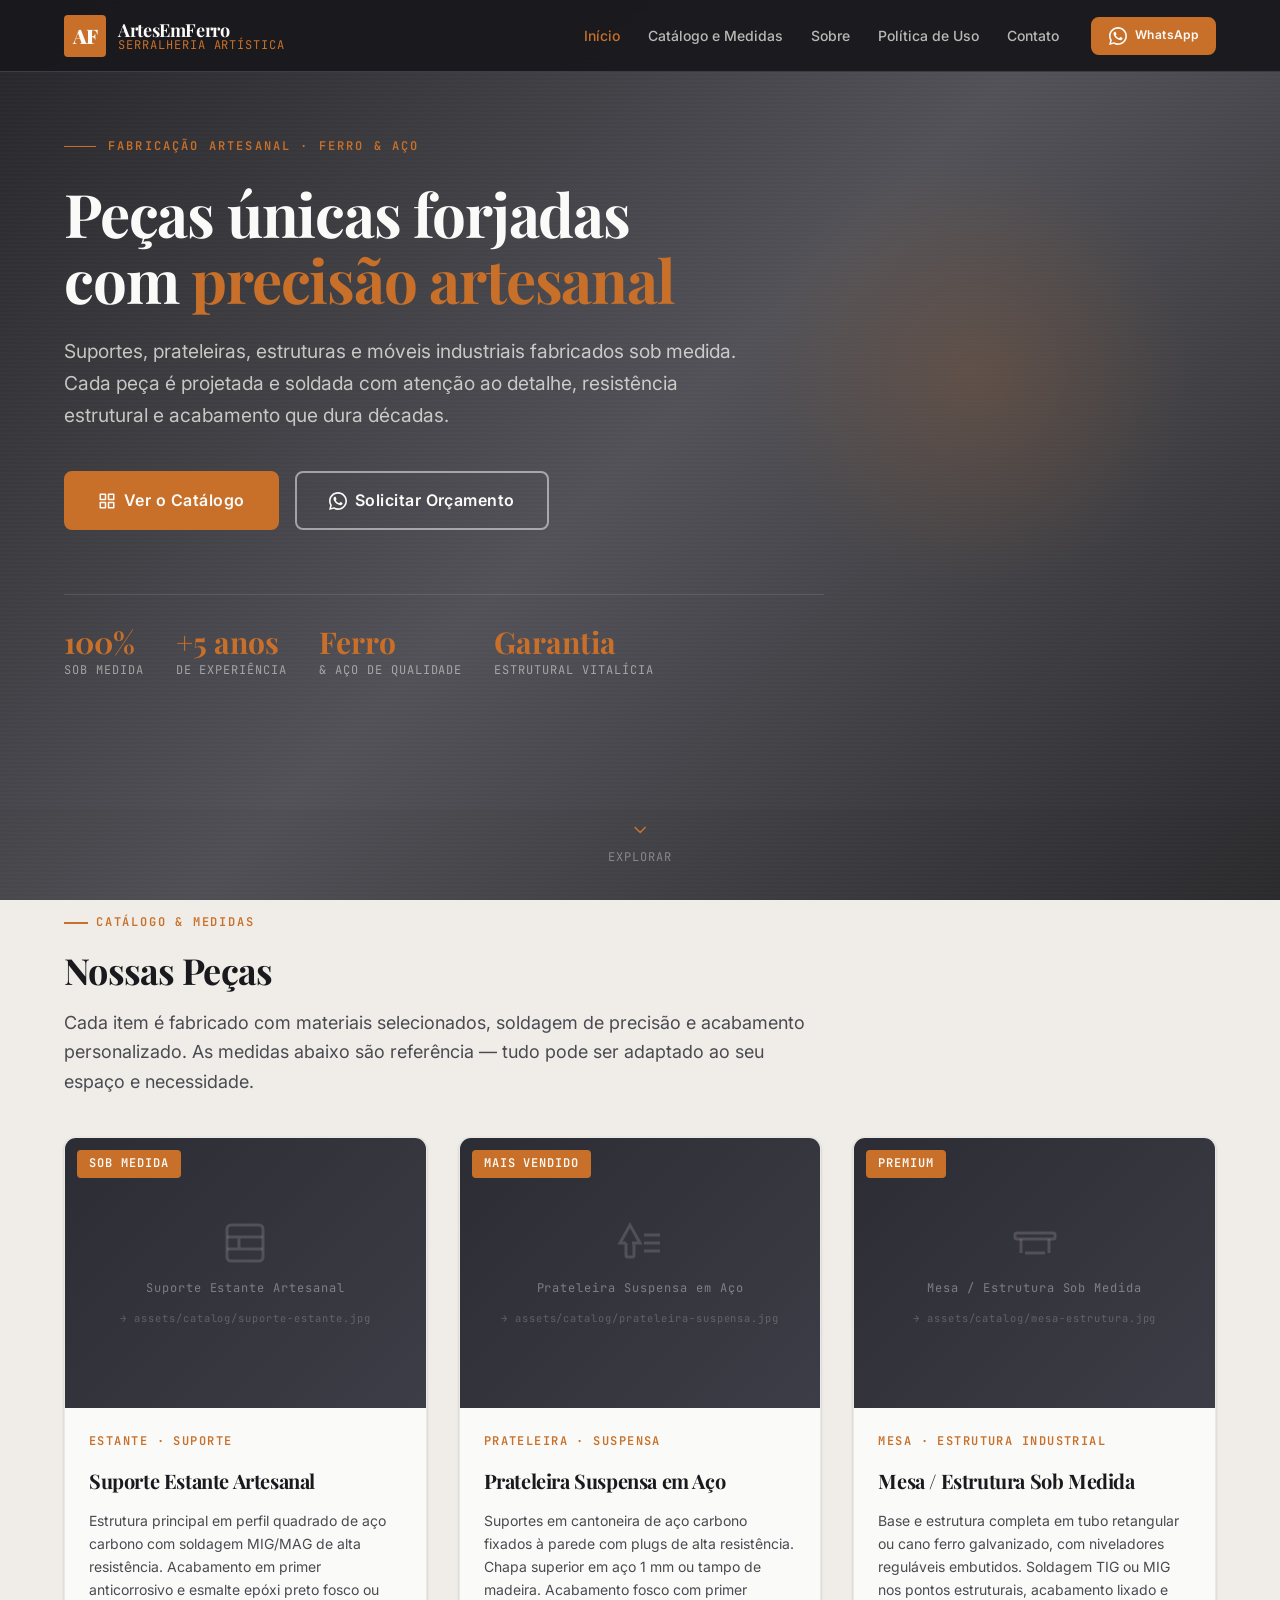
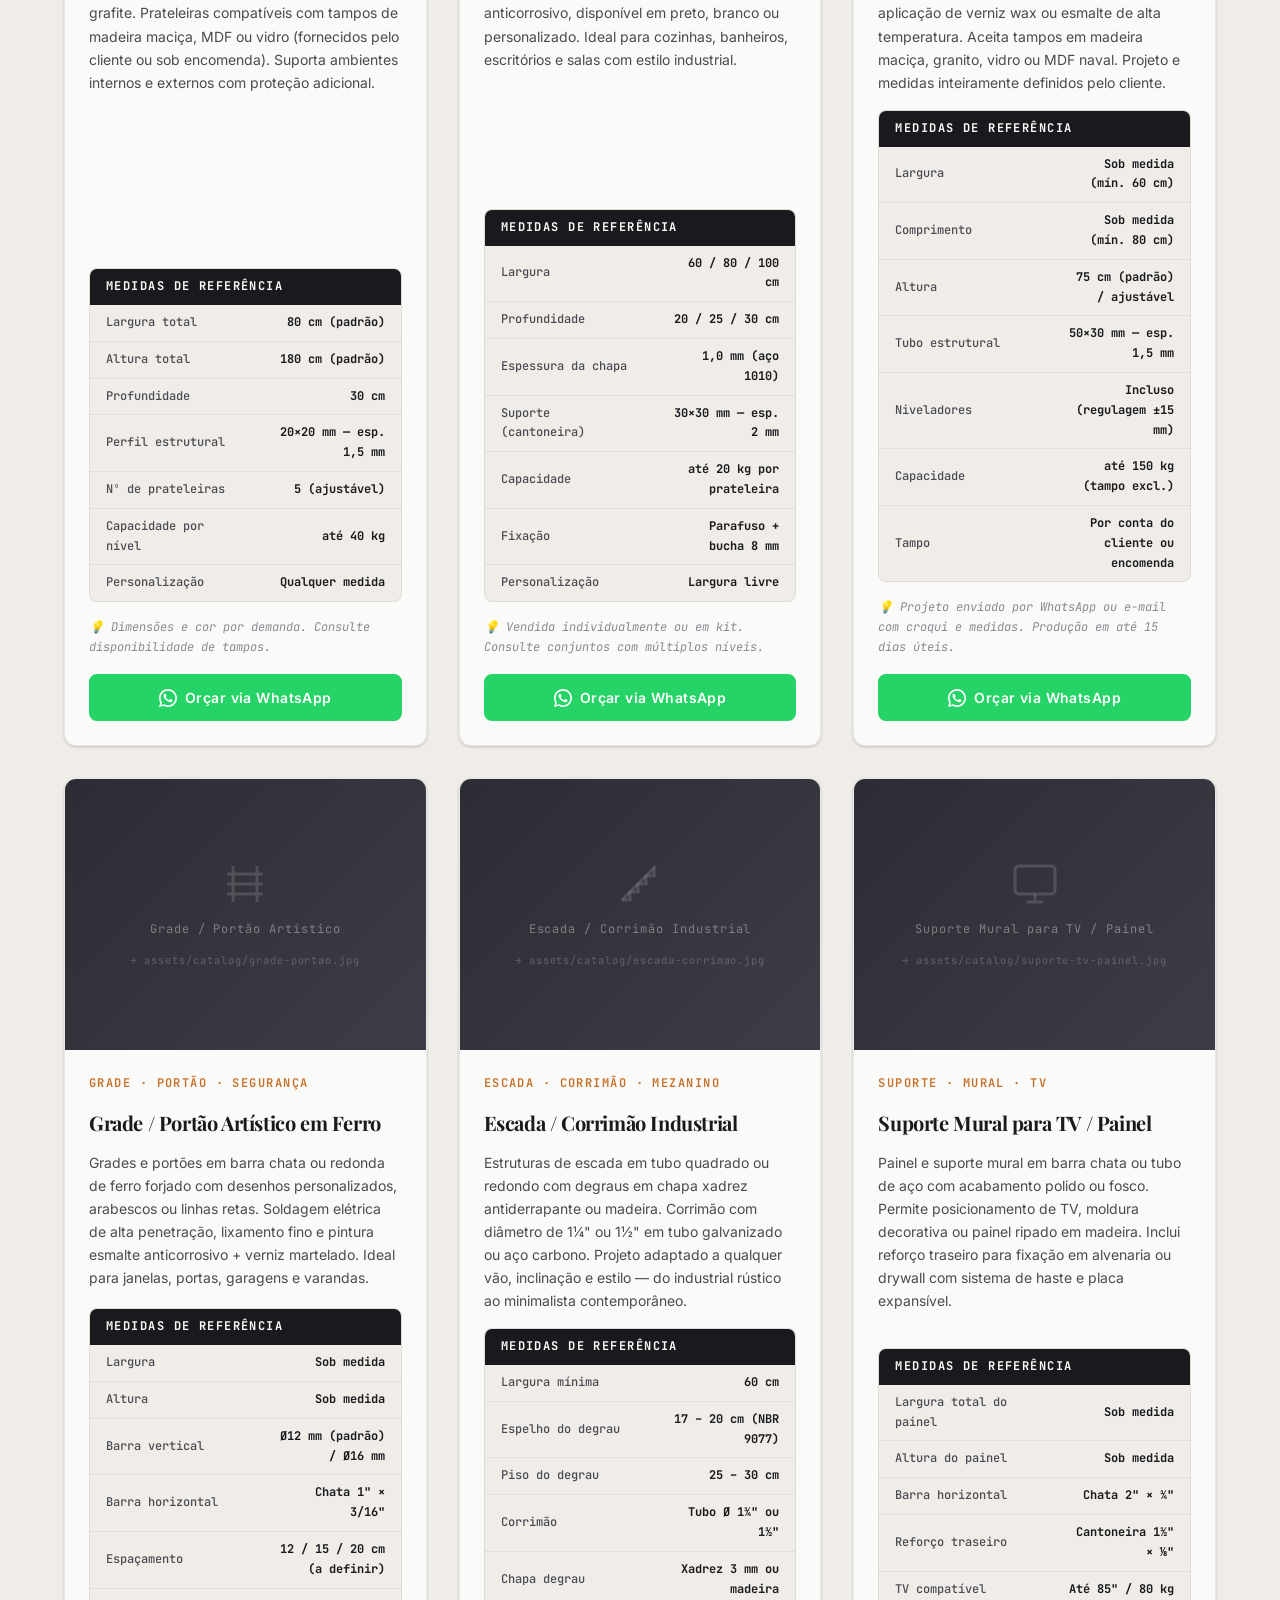
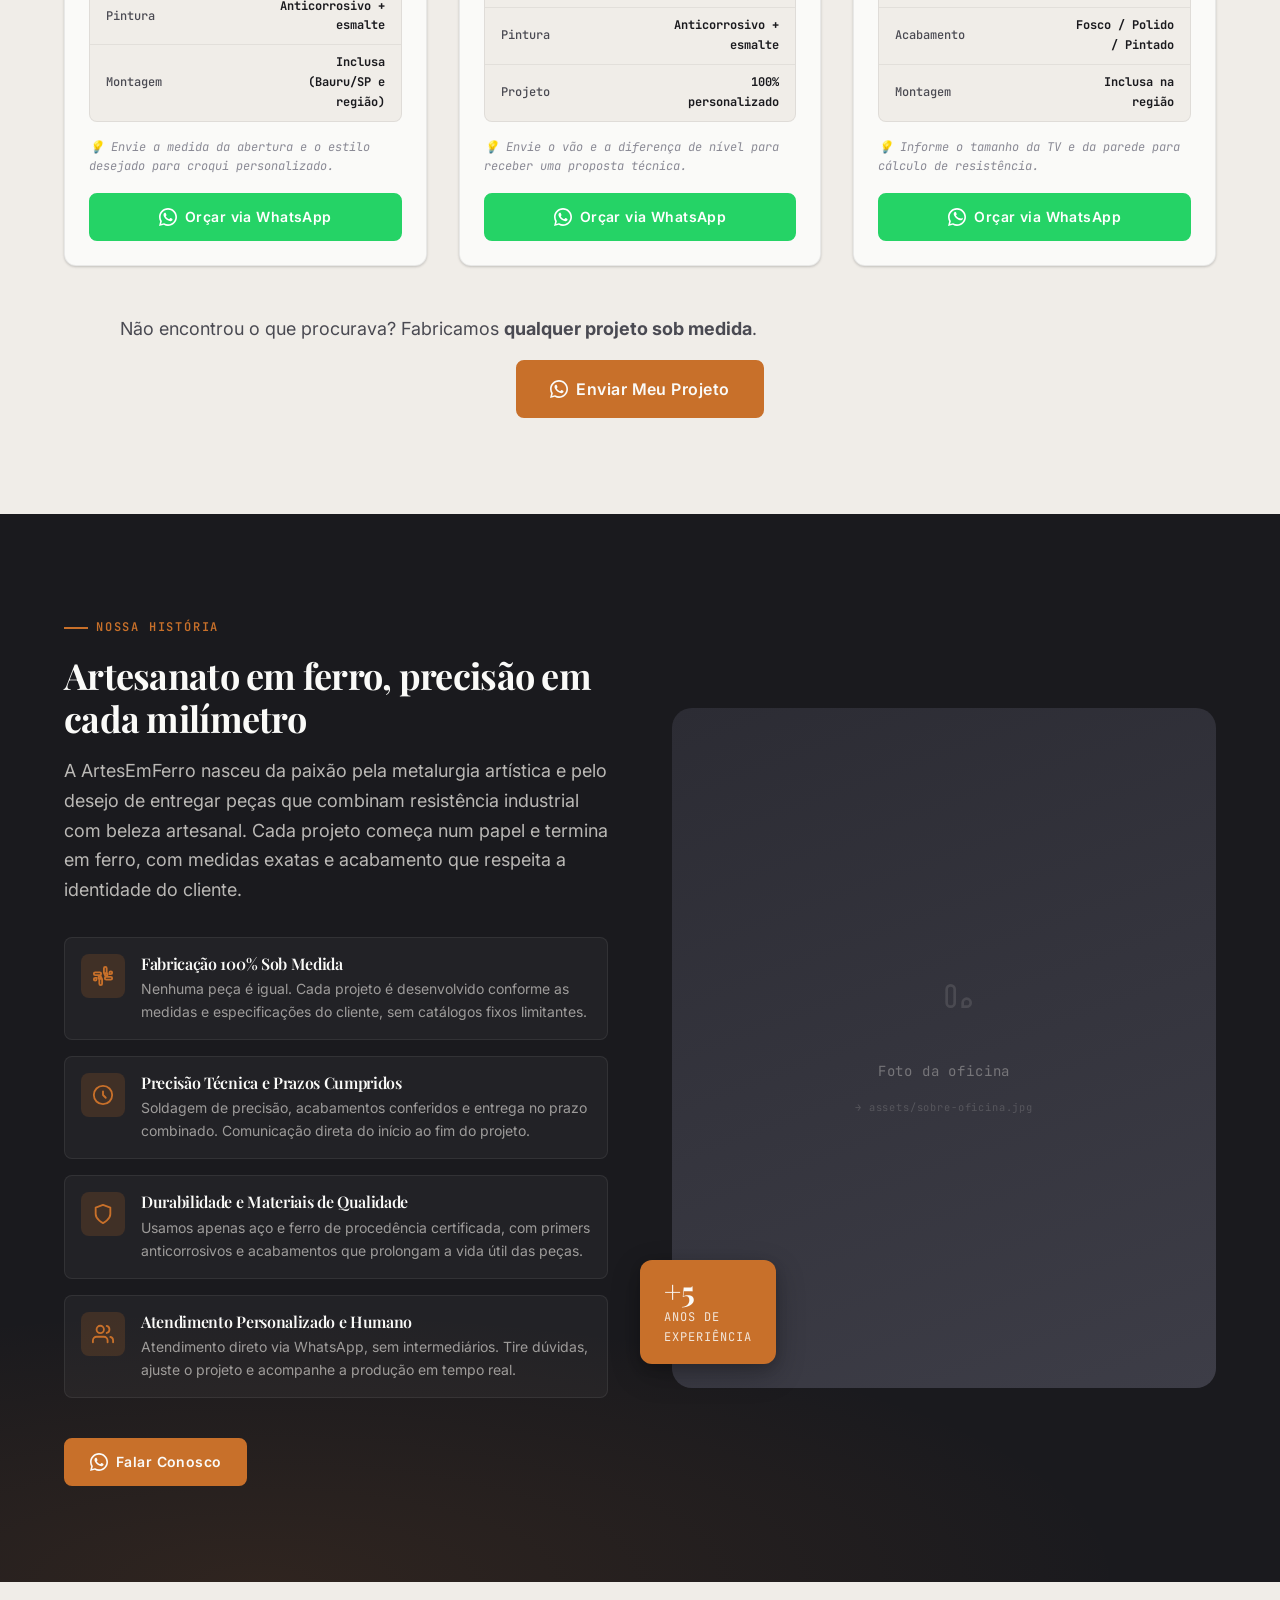
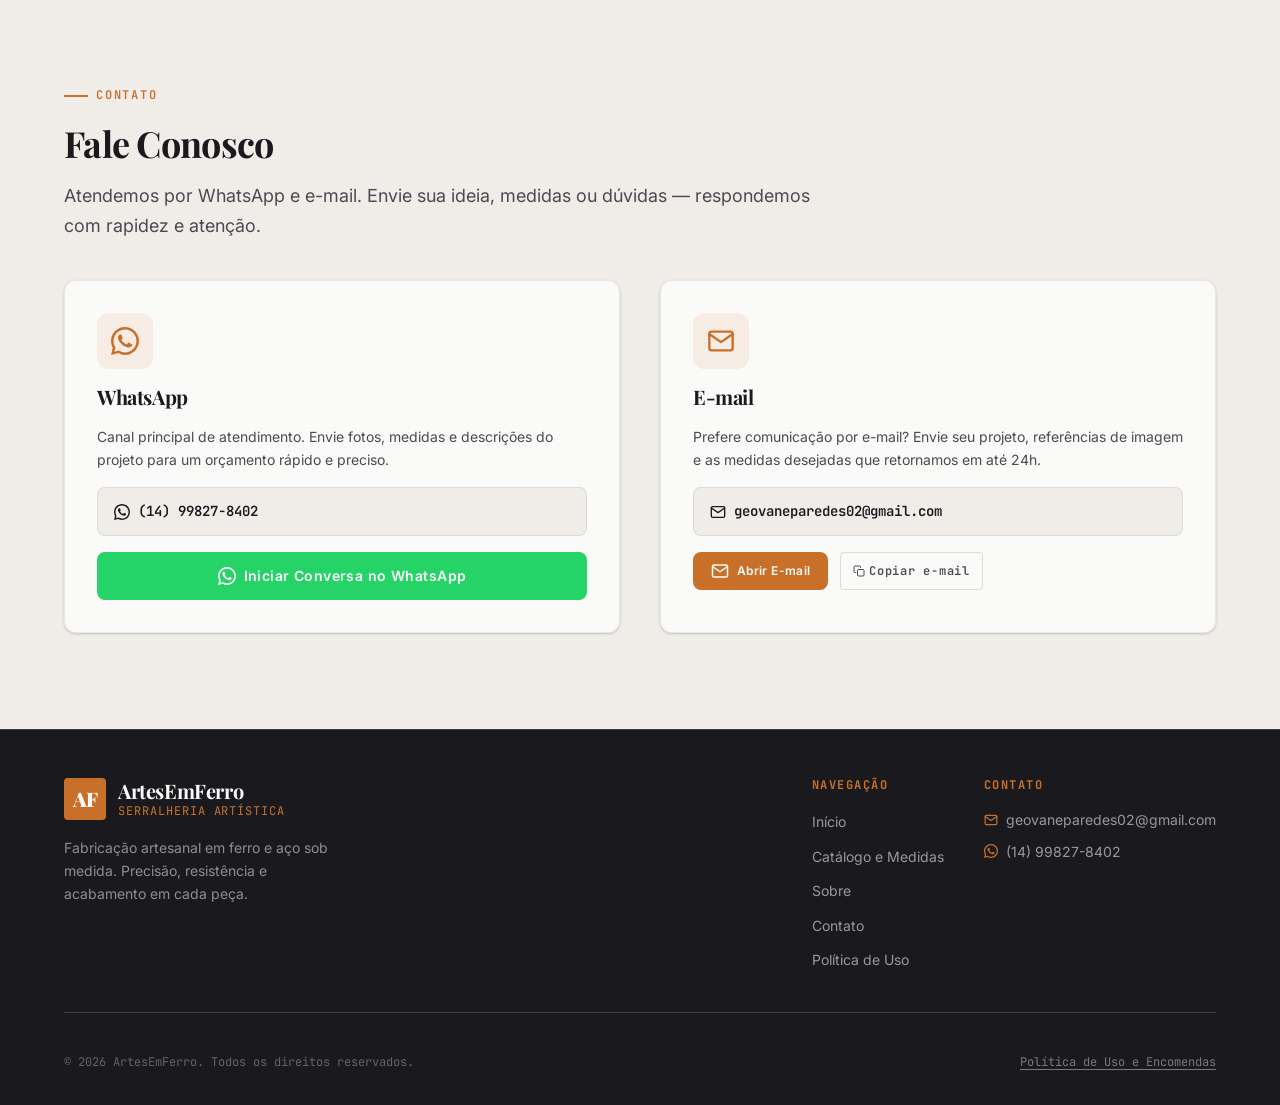
==== index.html @ b340fc97 "feat: site institucional ArtesEmFerro — versão inicial" ====
<!DOCTYPE html>
<html lang="pt-BR">
<head>
  <meta charset="UTF-8" />
  <meta name="viewport" content="width=device-width, initial-scale=1.0" />
  <meta name="description" content="ArtesEmFerro — Serralheria artística, peças sob medida e fabricação artesanal em ferro e aço. Suportes, prateleiras, estruturas e móveis industriais com precisão e acabamento superior." />
  <meta name="keywords" content="serralheria artística, ferro sob medida, prateleiras de ferro, suporte artesanal, móveis industriais, fabricação personalizada, aço, soldagem" />
  <meta name="author" content="ArtesEmFerro" />
  <meta property="og:title" content="ArtesEmFerro — Serralheria Artística Sob Medida" />
  <meta property="og:description" content="Peças artesanais em ferro e aço fabricadas com precisão e acabamento superior. Solicite seu orçamento." />
  <meta property="og:type" content="website" />
  <meta name="theme-color" content="#1a1a1e" />
  <title>ArtesEmFerro — Serralheria Artística Sob Medida</title>

  <!-- Google Fonts -->
  <link rel="preconnect" href="https://fonts.googleapis.com" />
  <link rel="preconnect" href="https://fonts.gstatic.com" crossorigin />
  <link
    href="https://fonts.googleapis.com/css2?family=Playfair+Display:wght@700;900&family=Inter:wght@400;500;600&family=JetBrains+Mono:wght@400;500;600;700&display=swap"
    rel="stylesheet"
  />

  <link rel="stylesheet" href="./css/styles.css" />
</head>
<body>

  <!-- ═══════════════════════════════════════════
       TOAST DE FEEDBACK (COPIAR EMAIL)
  ═══════════════════════════════════════════ -->
  <div class="toast" id="toast" role="status" aria-live="polite"></div>

  <!-- ═══════════════════════════════════════════
       HEADER / NAVEGAÇÃO
  ═══════════════════════════════════════════ -->
  <header id="site-header" role="banner">
    <div class="container">

      <!-- Logo -->
      <a href="#inicio" class="site-logo" aria-label="ArtesEmFerro — Ir para o início">
        <div class="site-logo-mark" aria-hidden="true">AF</div>
        <div class="site-logo-text">
          <span class="site-logo-name">ArtesEmFerro</span>
          <span class="site-logo-tagline">Serralheria Artística</span>
        </div>
      </a>

      <!-- Toggle mobile -->
      <button
        class="nav-toggle"
        id="nav-toggle"
        aria-label="Abrir menu de navegação"
        aria-expanded="false"
        aria-controls="main-nav"
      >
        <span></span>
        <span></span>
        <span></span>
      </button>

      <!-- Navegação principal -->
      <nav class="site-nav" id="main-nav" role="navigation" aria-label="Navegação principal">
        <a href="#inicio"   class="nav-link" aria-current="page">Início</a>
        <a href="#catalogo" class="nav-link">Catálogo e Medidas</a>
        <a href="#sobre"    class="nav-link">Sobre</a>
        <a href="./politica-de-uso.html" class="nav-link">Política de Uso</a>
        <a href="#contato"  class="nav-link">Contato</a>
        <a
          href="https://wa.me/5514998278402?text=Olá!%20Vim%20pelo%20site%20e%20gostaria%20de%20solicitar%20um%20orçamento."
          target="_blank"
          rel="noopener noreferrer"
          class="btn btn-primary btn-sm nav-cta"
          aria-label="Solicitar orçamento via WhatsApp (abre em nova aba)"
        >
          <svg aria-hidden="true" viewBox="0 0 24 24" fill="currentColor"><path d="M17.472 14.382c-.297-.149-1.758-.867-2.03-.967-.273-.099-.471-.148-.67.15-.197.297-.767.966-.94 1.164-.173.199-.347.223-.644.075-.297-.15-1.255-.463-2.39-1.475-.883-.788-1.48-1.761-1.653-2.059-.173-.297-.018-.458.13-.606.134-.133.298-.347.446-.52.149-.174.198-.298.298-.497.099-.198.05-.371-.025-.52-.075-.149-.669-1.612-.916-2.207-.242-.579-.487-.5-.669-.51-.173-.008-.371-.01-.57-.01-.198 0-.52.074-.792.372-.272.297-1.04 1.016-1.04 2.479 0 1.462 1.065 2.875 1.213 3.074.149.198 2.096 3.2 5.077 4.487.709.306 1.262.489 1.694.625.712.227 1.36.195 1.871.118.571-.085 1.758-.719 2.006-1.413.248-.694.248-1.289.173-1.413-.074-.124-.272-.198-.57-.347z"/><path d="M12 0C5.373 0 0 5.373 0 12c0 2.136.561 4.14 1.535 5.874L.057 23.999l6.305-1.654A11.945 11.945 0 0012 24c6.627 0 12-5.373 12-12S18.627 0 12 0zm0 21.818a9.797 9.797 0 01-5.058-1.407l-.362-.216-3.743.981.999-3.651-.237-.374A9.796 9.796 0 012.182 12C2.182 6.57 6.57 2.182 12 2.182S21.818 6.57 21.818 12 17.43 21.818 12 21.818z"/></svg>
          WhatsApp
        </a>
      </nav>

    </div>
  </header>

  <main id="conteudo-principal">

    <!-- ═══════════════════════════════════════════
         HERO SECTION
    ═══════════════════════════════════════════ -->
    <section id="inicio" aria-label="Apresentação — ArtesEmFerro">
      <div class="hero-bg" aria-hidden="true"></div>
      <div class="hero-accent" aria-hidden="true"></div>

      <div class="container" style="position:relative;z-index:2;padding-block:clamp(4rem,10vw,8rem);">
        <div class="hero-content">

          <p class="hero-eyebrow">Fabricação Artesanal · Ferro &amp; Aço</p>

          <h1 class="hero-title">
            Peças únicas forjadas<br>
            com <em>precisão artesanal</em>
          </h1>

          <p class="hero-desc">
            Suportes, prateleiras, estruturas e móveis industriais fabricados
            sob medida. Cada peça é projetada e soldada com atenção ao detalhe,
            resistência estrutural e acabamento que dura décadas.
          </p>

          <div class="hero-actions">
            <a
              href="#catalogo"
              class="btn btn-primary btn-lg"
              aria-label="Ver catálogo completo de peças"
            >
              <svg aria-hidden="true" width="20" height="20" viewBox="0 0 24 24" fill="none" stroke="currentColor" stroke-width="2" stroke-linecap="round" stroke-linejoin="round"><rect x="3" y="3" width="7" height="7"/><rect x="14" y="3" width="7" height="7"/><rect x="14" y="14" width="7" height="7"/><rect x="3" y="14" width="7" height="7"/></svg>
              Ver o Catálogo
            </a>
            <a
              href="https://wa.me/5514998278402?text=Olá!%20Gostaria%20de%20solicitar%20um%20orçamento%20personalizado%20para%20uma%20peça%20em%20ferro."
              target="_blank"
              rel="noopener noreferrer"
              class="btn btn-outline btn-lg"
              aria-label="Solicitar orçamento personalizado via WhatsApp (abre em nova aba)"
            >
              <svg aria-hidden="true" viewBox="0 0 24 24" fill="currentColor" width="20" height="20"><path d="M17.472 14.382c-.297-.149-1.758-.867-2.03-.967-.273-.099-.471-.148-.67.15-.197.297-.767.966-.94 1.164-.173.199-.347.223-.644.075-.297-.15-1.255-.463-2.39-1.475-.883-.788-1.48-1.761-1.653-2.059-.173-.297-.018-.458.13-.606.134-.133.298-.347.446-.52.149-.174.198-.298.298-.497.099-.198.05-.371-.025-.52-.075-.149-.669-1.612-.916-2.207-.242-.579-.487-.5-.669-.51-.173-.008-.371-.01-.57-.01-.198 0-.52.074-.792.372-.272.297-1.04 1.016-1.04 2.479 0 1.462 1.065 2.875 1.213 3.074.149.198 2.096 3.2 5.077 4.487.709.306 1.262.489 1.694.625.712.227 1.36.195 1.871.118.571-.085 1.758-.719 2.006-1.413.248-.694.248-1.289.173-1.413-.074-.124-.272-.198-.57-.347z"/><path d="M12 0C5.373 0 0 5.373 0 12c0 2.136.561 4.14 1.535 5.874L.057 23.999l6.305-1.654A11.945 11.945 0 0012 24c6.627 0 12-5.373 12-12S18.627 0 12 0zm0 21.818a9.797 9.797 0 01-5.058-1.407l-.362-.216-3.743.981.999-3.651-.237-.374A9.796 9.796 0 012.182 12C2.182 6.57 6.57 2.182 12 2.182S21.818 6.57 21.818 12 17.43 21.818 12 21.818z"/></svg>
              Solicitar Orçamento
            </a>
          </div>

          <div class="hero-stats" role="list" aria-label="Destaques da ArtesEmFerro">
            <div role="listitem">
              <div class="hero-stat-value">100%</div>
              <div class="hero-stat-label">Sob medida</div>
            </div>
            <div role="listitem">
              <div class="hero-stat-value">+5 anos</div>
              <div class="hero-stat-label">De experiência</div>
            </div>
            <div role="listitem">
              <div class="hero-stat-value">Ferro</div>
              <div class="hero-stat-label">&amp; Aço de qualidade</div>
            </div>
            <div role="listitem">
              <div class="hero-stat-value">Garantia</div>
              <div class="hero-stat-label">Estrutural vitalícia</div>
            </div>
          </div>

        </div>
      </div>

      <div class="scroll-indicator" aria-hidden="true">
        <svg viewBox="0 0 24 24" fill="none" stroke="currentColor" stroke-width="2" stroke-linecap="round" stroke-linejoin="round"><polyline points="6 9 12 15 18 9"/></svg>
        <span>Explorar</span>
      </div>
    </section>

    <!-- ═══════════════════════════════════════════
         CATÁLOGO E MEDIDAS
    ═══════════════════════════════════════════ -->
    <section id="catalogo" aria-labelledby="titulo-catalogo">
      <div class="container">

        <p class="section-label">Catálogo &amp; Medidas</p>
        <h2 class="section-title" id="titulo-catalogo">Nossas Peças</h2>
        <p class="section-desc">
          Cada item é fabricado com materiais selecionados, soldagem de precisão e
          acabamento personalizado. As medidas abaixo são referência — tudo pode ser
          adaptado ao seu espaço e necessidade.
        </p>

        <div class="catalog-grid" role="list" aria-label="Catálogo de peças">

          <!-- ─── CARD 1: Suporte / Estante Artesanal ─── -->
          <article class="product-card" role="listitem" aria-label="Suporte Estante Artesanal">
            <div class="card-image-wrap">
              <!--
                INSTRUÇÃO: Substitua a tag abaixo por uma <img> real.
                Coloque a foto em ./assets/catalog/suporte-estante.jpg
                Exemplo:
                <img src="./assets/catalog/suporte-estante.jpg" alt="Suporte estante artesanal em ferro com prateleiras de madeira" loading="lazy" />
              -->
              <div class="card-image-placeholder" aria-label="Aguardando foto: Suporte Estante Artesanal">
                <svg viewBox="0 0 24 24" fill="none" stroke="currentColor" stroke-width="1.5" aria-hidden="true"><rect x="3" y="3" width="18" height="18" rx="2"/><path d="M3 9h18M3 15h18M9 9v6"/></svg>
                <span>Suporte Estante Artesanal</span>
                <span style="font-size:0.65rem;opacity:.6">→ assets/catalog/suporte-estante.jpg</span>
              </div>
              <span class="card-badge">Sob Medida</span>
            </div>

            <div class="card-body">
              <span class="card-category">Estante · Suporte</span>
              <h3 class="card-title">Suporte Estante Artesanal</h3>

              <p class="card-desc">
                Estrutura principal em perfil quadrado de aço carbono com soldagem MIG/MAG
                de alta resistência. Acabamento em primer anticorrosivo e esmalte epóxi
                preto fosco ou grafite. Prateleiras compatíveis com tampos de madeira maciça,
                MDF ou vidro (fornecidos pelo cliente ou sob encomenda).
                Suporta ambientes internos e externos com proteção adicional.
              </p>

              <div class="measures-block" role="region" aria-label="Medidas do Suporte Estante Artesanal">
                <div class="measures-title">Medidas de Referência</div>
                <table class="measures-table" aria-label="Especificações técnicas">
                  <tbody>
                    <tr>
                      <td>Largura total</td>
                      <td>80 cm (padrão)</td>
                    </tr>
                    <tr>
                      <td>Altura total</td>
                      <td>180 cm (padrão)</td>
                    </tr>
                    <tr>
                      <td>Profundidade</td>
                      <td>30 cm</td>
                    </tr>
                    <tr>
                      <td>Perfil estrutural</td>
                      <td>20×20 mm — esp. 1,5 mm</td>
                    </tr>
                    <tr>
                      <td>Nº de prateleiras</td>
                      <td>5 (ajustável)</td>
                    </tr>
                    <tr>
                      <td>Capacidade por nível</td>
                      <td>até 40 kg</td>
                    </tr>
                    <tr>
                      <td>Personalização</td>
                      <td>Qualquer medida</td>
                    </tr>
                  </tbody>
                </table>
              </div>

              <p class="card-note">
                💡 Dimensões e cor por demanda. Consulte disponibilidade de tampos.
              </p>

              <a
                href="https://wa.me/5514998278402?text=Olá!%20Tenho%20interesse%20no%20Suporte%20Estante%20Artesanal.%20Poderia%20me%20passar%20um%20orçamento%3F"
                target="_blank"
                rel="noopener noreferrer"
                class="btn btn-whatsapp"
                aria-label="Solicitar orçamento para Suporte Estante Artesanal via WhatsApp"
              >
                <svg aria-hidden="true" viewBox="0 0 24 24" fill="currentColor" width="18" height="18"><path d="M17.472 14.382c-.297-.149-1.758-.867-2.03-.967-.273-.099-.471-.148-.67.15-.197.297-.767.966-.94 1.164-.173.199-.347.223-.644.075-.297-.15-1.255-.463-2.39-1.475-.883-.788-1.48-1.761-1.653-2.059-.173-.297-.018-.458.13-.606.134-.133.298-.347.446-.52.149-.174.198-.298.298-.497.099-.198.05-.371-.025-.52-.075-.149-.669-1.612-.916-2.207-.242-.579-.487-.5-.669-.51-.173-.008-.371-.01-.57-.01-.198 0-.52.074-.792.372-.272.297-1.04 1.016-1.04 2.479 0 1.462 1.065 2.875 1.213 3.074.149.198 2.096 3.2 5.077 4.487.709.306 1.262.489 1.694.625.712.227 1.36.195 1.871.118.571-.085 1.758-.719 2.006-1.413.248-.694.248-1.289.173-1.413-.074-.124-.272-.198-.57-.347z"/><path d="M12 0C5.373 0 0 5.373 0 12c0 2.136.561 4.14 1.535 5.874L.057 23.999l6.305-1.654A11.945 11.945 0 0012 24c6.627 0 12-5.373 12-12S18.627 0 12 0zm0 21.818a9.797 9.797 0 01-5.058-1.407l-.362-.216-3.743.981.999-3.651-.237-.374A9.796 9.796 0 012.182 12C2.182 6.57 6.57 2.182 12 2.182S21.818 6.57 21.818 12 17.43 21.818 12 21.818z"/></svg>
                Orçar via WhatsApp
              </a>
            </div>
          </article>

          <!-- ─── CARD 2: Prateleira Suspensa em Aço ─── -->
          <article class="product-card" role="listitem" aria-label="Prateleira Suspensa em Aço">
            <div class="card-image-wrap">
              <!--
                INSTRUÇÃO: Substitua pela tag <img> com a foto real.
                Arquivo: ./assets/catalog/prateleira-suspensa.jpg
              -->
              <div class="card-image-placeholder" aria-label="Aguardando foto: Prateleira Suspensa em Aço">
                <svg viewBox="0 0 24 24" fill="none" stroke="currentColor" stroke-width="1.5" aria-hidden="true"><path d="M5 12H2l5-9 5 9H8M5 12v6a1 1 0 001 1h2a1 1 0 001-1v-6"/><path d="M14 12h8M14 8h8M14 16h8"/></svg>
                <span>Prateleira Suspensa em Aço</span>
                <span style="font-size:0.65rem;opacity:.6">→ assets/catalog/prateleira-suspensa.jpg</span>
              </div>
              <span class="card-badge">Mais vendido</span>
            </div>

            <div class="card-body">
              <span class="card-category">Prateleira · Suspensa</span>
              <h3 class="card-title">Prateleira Suspensa em Aço</h3>

              <p class="card-desc">
                Suportes em cantoneira de aço carbono fixados à parede com plugs de alta
                resistência. Chapa superior em aço 1 mm ou tampo de madeira. Acabamento
                fosco com primer anticorrosivo, disponível em preto, branco ou personalizado.
                Ideal para cozinhas, banheiros, escritórios e salas com estilo industrial.
              </p>

              <div class="measures-block" role="region" aria-label="Medidas da Prateleira Suspensa">
                <div class="measures-title">Medidas de Referência</div>
                <table class="measures-table" aria-label="Especificações técnicas">
                  <tbody>
                    <tr>
                      <td>Largura</td>
                      <td>60 / 80 / 100 cm</td>
                    </tr>
                    <tr>
                      <td>Profundidade</td>
                      <td>20 / 25 / 30 cm</td>
                    </tr>
                    <tr>
                      <td>Espessura da chapa</td>
                      <td>1,0 mm (aço 1010)</td>
                    </tr>
                    <tr>
                      <td>Suporte (cantoneira)</td>
                      <td>30×30 mm — esp. 2 mm</td>
                    </tr>
                    <tr>
                      <td>Capacidade</td>
                      <td>até 20 kg por prateleira</td>
                    </tr>
                    <tr>
                      <td>Fixação</td>
                      <td>Parafuso + bucha 8 mm</td>
                    </tr>
                    <tr>
                      <td>Personalização</td>
                      <td>Largura livre</td>
                    </tr>
                  </tbody>
                </table>
              </div>

              <p class="card-note">
                💡 Vendida individualmente ou em kit. Consulte conjuntos com múltiplos níveis.
              </p>

              <a
                href="https://wa.me/5514998278402?text=Olá!%20Gostaria%20de%20orçar%20a%20Prateleira%20Suspensa%20em%20Aço.%20Pode%20me%20ajudar%3F"
                target="_blank"
                rel="noopener noreferrer"
                class="btn btn-whatsapp"
                aria-label="Solicitar orçamento para Prateleira Suspensa em Aço via WhatsApp"
              >
                <svg aria-hidden="true" viewBox="0 0 24 24" fill="currentColor" width="18" height="18"><path d="M17.472 14.382c-.297-.149-1.758-.867-2.03-.967-.273-.099-.471-.148-.67.15-.197.297-.767.966-.94 1.164-.173.199-.347.223-.644.075-.297-.15-1.255-.463-2.39-1.475-.883-.788-1.48-1.761-1.653-2.059-.173-.297-.018-.458.13-.606.134-.133.298-.347.446-.52.149-.174.198-.298.298-.497.099-.198.05-.371-.025-.52-.075-.149-.669-1.612-.916-2.207-.242-.579-.487-.5-.669-.51-.173-.008-.371-.01-.57-.01-.198 0-.52.074-.792.372-.272.297-1.04 1.016-1.04 2.479 0 1.462 1.065 2.875 1.213 3.074.149.198 2.096 3.2 5.077 4.487.709.306 1.262.489 1.694.625.712.227 1.36.195 1.871.118.571-.085 1.758-.719 2.006-1.413.248-.694.248-1.289.173-1.413-.074-.124-.272-.198-.57-.347z"/><path d="M12 0C5.373 0 0 5.373 0 12c0 2.136.561 4.14 1.535 5.874L.057 23.999l6.305-1.654A11.945 11.945 0 0012 24c6.627 0 12-5.373 12-12S18.627 0 12 0zm0 21.818a9.797 9.797 0 01-5.058-1.407l-.362-.216-3.743.981.999-3.651-.237-.374A9.796 9.796 0 012.182 12C2.182 6.57 6.57 2.182 12 2.182S21.818 6.57 21.818 12 17.43 21.818 12 21.818z"/></svg>
                Orçar via WhatsApp
              </a>
            </div>
          </article>

          <!-- ─── CARD 3: Mesa / Estrutura Sob Medida ─── -->
          <article class="product-card" role="listitem" aria-label="Mesa Estrutura Sob Medida">
            <div class="card-image-wrap">
              <!--
                INSTRUÇÃO: Substitua pela tag <img> com a foto real.
                Arquivo: ./assets/catalog/mesa-estrutura.jpg
              -->
              <div class="card-image-placeholder" aria-label="Aguardando foto: Mesa / Estrutura Sob Medida">
                <svg viewBox="0 0 24 24" fill="none" stroke="currentColor" stroke-width="1.5" aria-hidden="true"><rect x="2" y="7" width="20" height="3" rx="1"/><path d="M5 10v7M19 10v7M7 17h10"/></svg>
                <span>Mesa / Estrutura Sob Medida</span>
                <span style="font-size:0.65rem;opacity:.6">→ assets/catalog/mesa-estrutura.jpg</span>
              </div>
              <span class="card-badge">Premium</span>
            </div>

            <div class="card-body">
              <span class="card-category">Mesa · Estrutura Industrial</span>
              <h3 class="card-title">Mesa / Estrutura Sob Medida</h3>

              <p class="card-desc">
                Base e estrutura completa em tubo retangular ou cano ferro galvanizado,
                com niveladores reguláveis embutidos. Soldagem TIG ou MIG nos pontos
                estruturais, acabamento lixado e aplicação de verniz wax ou esmalte
                de alta temperatura. Aceita tampos em madeira maciça, granito, vidro
                ou MDF naval. Projeto e medidas inteiramente definidos pelo cliente.
              </p>

              <div class="measures-block" role="region" aria-label="Medidas da Mesa Estrutura Sob Medida">
                <div class="measures-title">Medidas de Referência</div>
                <table class="measures-table" aria-label="Especificações técnicas">
                  <tbody>
                    <tr>
                      <td>Largura</td>
                      <td>Sob medida (mín. 60 cm)</td>
                    </tr>
                    <tr>
                      <td>Comprimento</td>
                      <td>Sob medida (mín. 80 cm)</td>
                    </tr>
                    <tr>
                      <td>Altura</td>
                      <td>75 cm (padrão) / ajustável</td>
                    </tr>
                    <tr>
                      <td>Tubo estrutural</td>
                      <td>50×30 mm — esp. 1,5 mm</td>
                    </tr>
                    <tr>
                      <td>Niveladores</td>
                      <td>Incluso (regulagem ±15 mm)</td>
                    </tr>
                    <tr>
                      <td>Capacidade</td>
                      <td>até 150 kg (tampo excl.)</td>
                    </tr>
                    <tr>
                      <td>Tampo</td>
                      <td>Por conta do cliente ou encomenda</td>
                    </tr>
                  </tbody>
                </table>
              </div>

              <p class="card-note">
                💡 Projeto enviado por WhatsApp ou e-mail com croqui e medidas. Produção em até 15 dias úteis.
              </p>

              <a
                href="https://wa.me/5514998278402?text=Olá!%20Tenho%20interesse%20em%20uma%20Mesa%20%2F%20Estrutura%20Sob%20Medida.%20Posso%20enviar%20as%20medidas%20e%20receber%20um%20orçamento%3F"
                target="_blank"
                rel="noopener noreferrer"
                class="btn btn-whatsapp"
                aria-label="Solicitar orçamento para Mesa Estrutura Sob Medida via WhatsApp"
              >
                <svg aria-hidden="true" viewBox="0 0 24 24" fill="currentColor" width="18" height="18"><path d="M17.472 14.382c-.297-.149-1.758-.867-2.03-.967-.273-.099-.471-.148-.67.15-.197.297-.767.966-.94 1.164-.173.199-.347.223-.644.075-.297-.15-1.255-.463-2.39-1.475-.883-.788-1.48-1.761-1.653-2.059-.173-.297-.018-.458.13-.606.134-.133.298-.347.446-.52.149-.174.198-.298.298-.497.099-.198.05-.371-.025-.52-.075-.149-.669-1.612-.916-2.207-.242-.579-.487-.5-.669-.51-.173-.008-.371-.01-.57-.01-.198 0-.52.074-.792.372-.272.297-1.04 1.016-1.04 2.479 0 1.462 1.065 2.875 1.213 3.074.149.198 2.096 3.2 5.077 4.487.709.306 1.262.489 1.694.625.712.227 1.36.195 1.871.118.571-.085 1.758-.719 2.006-1.413.248-.694.248-1.289.173-1.413-.074-.124-.272-.198-.57-.347z"/><path d="M12 0C5.373 0 0 5.373 0 12c0 2.136.561 4.14 1.535 5.874L.057 23.999l6.305-1.654A11.945 11.945 0 0012 24c6.627 0 12-5.373 12-12S18.627 0 12 0zm0 21.818a9.797 9.797 0 01-5.058-1.407l-.362-.216-3.743.981.999-3.651-.237-.374A9.796 9.796 0 012.182 12C2.182 6.57 6.57 2.182 12 2.182S21.818 6.57 21.818 12 17.43 21.818 12 21.818z"/></svg>
                Orçar via WhatsApp
              </a>
            </div>
          </article>

          <!-- ─── CARD 4: Grade / Portão Artístico ─── -->
          <article class="product-card" role="listitem" aria-label="Grade e Portão Artístico em Ferro">
            <div class="card-image-wrap">
              <!--
                INSTRUÇÃO: Substitua pela tag <img> com a foto real.
                Arquivo: ./assets/catalog/grade-portao.jpg
              -->
              <div class="card-image-placeholder" aria-label="Aguardando foto: Grade e Portão Artístico em Ferro">
                <svg viewBox="0 0 24 24" fill="none" stroke="currentColor" stroke-width="1.5" aria-hidden="true"><path d="M18 3v18M6 3v18M3 12h18M3 7h18M3 17h18"/></svg>
                <span>Grade / Portão Artístico</span>
                <span style="font-size:0.65rem;opacity:.6">→ assets/catalog/grade-portao.jpg</span>
              </div>
            </div>

            <div class="card-body">
              <span class="card-category">Grade · Portão · Segurança</span>
              <h3 class="card-title">Grade / Portão Artístico em Ferro</h3>

              <p class="card-desc">
                Grades e portões em barra chata ou redonda de ferro forjado com desenhos
                personalizados, arabescos ou linhas retas. Soldagem elétrica de alta
                penetração, lixamento fino e pintura esmalte anticorrosivo + verniz
                martelado. Ideal para janelas, portas, garagens e varandas.
              </p>

              <div class="measures-block" role="region" aria-label="Medidas da Grade e Portão Artístico">
                <div class="measures-title">Medidas de Referência</div>
                <table class="measures-table" aria-label="Especificações técnicas">
                  <tbody>
                    <tr>
                      <td>Largura</td>
                      <td>Sob medida</td>
                    </tr>
                    <tr>
                      <td>Altura</td>
                      <td>Sob medida</td>
                    </tr>
                    <tr>
                      <td>Barra vertical</td>
                      <td>Ø12 mm (padrão) / Ø16 mm</td>
                    </tr>
                    <tr>
                      <td>Barra horizontal</td>
                      <td>Chata 1" × 3/16"</td>
                    </tr>
                    <tr>
                      <td>Espaçamento</td>
                      <td>12 / 15 / 20 cm (a definir)</td>
                    </tr>
                    <tr>
                      <td>Pintura</td>
                      <td>Anticorrosivo + esmalte</td>
                    </tr>
                    <tr>
                      <td>Montagem</td>
                      <td>Inclusa (Bauru/SP e região)</td>
                    </tr>
                  </tbody>
                </table>
              </div>

              <p class="card-note">
                💡 Envie a medida da abertura e o estilo desejado para croqui personalizado.
              </p>

              <a
                href="https://wa.me/5514998278402?text=Olá!%20Gostaria%20de%20orçar%20uma%20Grade%20%2F%20Portão%20Artístico.%20Posso%20enviar%20as%20medidas%3F"
                target="_blank"
                rel="noopener noreferrer"
                class="btn btn-whatsapp"
                aria-label="Solicitar orçamento para Grade e Portão Artístico via WhatsApp"
              >
                <svg aria-hidden="true" viewBox="0 0 24 24" fill="currentColor" width="18" height="18"><path d="M17.472 14.382c-.297-.149-1.758-.867-2.03-.967-.273-.099-.471-.148-.67.15-.197.297-.767.966-.94 1.164-.173.199-.347.223-.644.075-.297-.15-1.255-.463-2.39-1.475-.883-.788-1.48-1.761-1.653-2.059-.173-.297-.018-.458.13-.606.134-.133.298-.347.446-.52.149-.174.198-.298.298-.497.099-.198.05-.371-.025-.52-.075-.149-.669-1.612-.916-2.207-.242-.579-.487-.5-.669-.51-.173-.008-.371-.01-.57-.01-.198 0-.52.074-.792.372-.272.297-1.04 1.016-1.04 2.479 0 1.462 1.065 2.875 1.213 3.074.149.198 2.096 3.2 5.077 4.487.709.306 1.262.489 1.694.625.712.227 1.36.195 1.871.118.571-.085 1.758-.719 2.006-1.413.248-.694.248-1.289.173-1.413-.074-.124-.272-.198-.57-.347z"/><path d="M12 0C5.373 0 0 5.373 0 12c0 2.136.561 4.14 1.535 5.874L.057 23.999l6.305-1.654A11.945 11.945 0 0012 24c6.627 0 12-5.373 12-12S18.627 0 12 0zm0 21.818a9.797 9.797 0 01-5.058-1.407l-.362-.216-3.743.981.999-3.651-.237-.374A9.796 9.796 0 012.182 12C2.182 6.57 6.57 2.182 12 2.182S21.818 6.57 21.818 12 17.43 21.818 12 21.818z"/></svg>
                Orçar via WhatsApp
              </a>
            </div>
          </article>

          <!-- ─── CARD 5: Escada / Corrimão ─── -->
          <article class="product-card" role="listitem" aria-label="Escada e Corrimão Industrial">
            <div class="card-image-wrap">
              <!--
                INSTRUÇÃO: Substitua pela tag <img> com a foto real.
                Arquivo: ./assets/catalog/escada-corrimao.jpg
              -->
              <div class="card-image-placeholder" aria-label="Aguardando foto: Escada e Corrimão Industrial">
                <svg viewBox="0 0 24 24" fill="none" stroke="currentColor" stroke-width="1.5" aria-hidden="true"><path d="M3 20h4v-4h4v-4h4v-4h4V4"/><path d="M3 20L20 3"/></svg>
                <span>Escada / Corrimão Industrial</span>
                <span style="font-size:0.65rem;opacity:.6">→ assets/catalog/escada-corrimao.jpg</span>
              </div>
            </div>

            <div class="card-body">
              <span class="card-category">Escada · Corrimão · Mezanino</span>
              <h3 class="card-title">Escada / Corrimão Industrial</h3>

              <p class="card-desc">
                Estruturas de escada em tubo quadrado ou redondo com degraus em chapa
                xadrez antiderrapante ou madeira. Corrimão com diâmetro de 1&frac14;" ou
                1&frac12;" em tubo galvanizado ou aço carbono. Projeto adaptado a qualquer
                vão, inclinação e estilo — do industrial rústico ao minimalista contemporâneo.
              </p>

              <div class="measures-block" role="region" aria-label="Medidas da Escada e Corrimão">
                <div class="measures-title">Medidas de Referência</div>
                <table class="measures-table" aria-label="Especificações técnicas">
                  <tbody>
                    <tr>
                      <td>Largura mínima</td>
                      <td>60 cm</td>
                    </tr>
                    <tr>
                      <td>Espelho do degrau</td>
                      <td>17 – 20 cm (NBR 9077)</td>
                    </tr>
                    <tr>
                      <td>Piso do degrau</td>
                      <td>25 – 30 cm</td>
                    </tr>
                    <tr>
                      <td>Corrimão</td>
                      <td>Tubo Ø 1¼" ou 1½"</td>
                    </tr>
                    <tr>
                      <td>Chapa degrau</td>
                      <td>Xadrez 3 mm ou madeira</td>
                    </tr>
                    <tr>
                      <td>Pintura</td>
                      <td>Anticorrosivo + esmalte</td>
                    </tr>
                    <tr>
                      <td>Projeto</td>
                      <td>100% personalizado</td>
                    </tr>
                  </tbody>
                </table>
              </div>

              <p class="card-note">
                💡 Envie o vão e a diferença de nível para receber uma proposta técnica.
              </p>

              <a
                href="https://wa.me/5514998278402?text=Olá!%20Preciso%20de%20orçamento%20para%20Escada%20%2F%20Corrimão%20Industrial.%20Pode%20me%20ajudar%3F"
                target="_blank"
                rel="noopener noreferrer"
                class="btn btn-whatsapp"
                aria-label="Solicitar orçamento para Escada e Corrimão Industrial via WhatsApp"
              >
                <svg aria-hidden="true" viewBox="0 0 24 24" fill="currentColor" width="18" height="18"><path d="M17.472 14.382c-.297-.149-1.758-.867-2.03-.967-.273-.099-.471-.148-.67.15-.197.297-.767.966-.94 1.164-.173.199-.347.223-.644.075-.297-.15-1.255-.463-2.39-1.475-.883-.788-1.48-1.761-1.653-2.059-.173-.297-.018-.458.13-.606.134-.133.298-.347.446-.52.149-.174.198-.298.298-.497.099-.198.05-.371-.025-.52-.075-.149-.669-1.612-.916-2.207-.242-.579-.487-.5-.669-.51-.173-.008-.371-.01-.57-.01-.198 0-.52.074-.792.372-.272.297-1.04 1.016-1.04 2.479 0 1.462 1.065 2.875 1.213 3.074.149.198 2.096 3.2 5.077 4.487.709.306 1.262.489 1.694.625.712.227 1.36.195 1.871.118.571-.085 1.758-.719 2.006-1.413.248-.694.248-1.289.173-1.413-.074-.124-.272-.198-.57-.347z"/><path d="M12 0C5.373 0 0 5.373 0 12c0 2.136.561 4.14 1.535 5.874L.057 23.999l6.305-1.654A11.945 11.945 0 0012 24c6.627 0 12-5.373 12-12S18.627 0 12 0zm0 21.818a9.797 9.797 0 01-5.058-1.407l-.362-.216-3.743.981.999-3.651-.237-.374A9.796 9.796 0 012.182 12C2.182 6.57 6.57 2.182 12 2.182S21.818 6.57 21.818 12 17.43 21.818 12 21.818z"/></svg>
                Orçar via WhatsApp
              </a>
            </div>
          </article>

          <!-- ─── CARD 6: Suporte Mural para TV / Painel ─── -->
          <article class="product-card" role="listitem" aria-label="Suporte Mural para TV e Painel">
            <div class="card-image-wrap">
              <!--
                INSTRUÇÃO: Substitua pela tag <img> com a foto real.
                Arquivo: ./assets/catalog/suporte-tv-painel.jpg
              -->
              <div class="card-image-placeholder" aria-label="Aguardando foto: Suporte Mural para TV e Painel">
                <svg viewBox="0 0 24 24" fill="none" stroke="currentColor" stroke-width="1.5" aria-hidden="true"><rect x="2" y="3" width="20" height="14" rx="2"/><path d="M8 21h8M12 17v4"/></svg>
                <span>Suporte Mural para TV / Painel</span>
                <span style="font-size:0.65rem;opacity:.6">→ assets/catalog/suporte-tv-painel.jpg</span>
              </div>
            </div>

            <div class="card-body">
              <span class="card-category">Suporte · Mural · TV</span>
              <h3 class="card-title">Suporte Mural para TV / Painel</h3>

              <p class="card-desc">
                Painel e suporte mural em barra chata ou tubo de aço com acabamento polido
                ou fosco. Permite posicionamento de TV, moldura decorativa ou painel
                ripado em madeira. Inclui reforço traseiro para fixação em alvenaria
                ou drywall com sistema de haste e placa expansível.
              </p>

              <div class="measures-block" role="region" aria-label="Medidas do Suporte Mural para TV">
                <div class="measures-title">Medidas de Referência</div>
                <table class="measures-table" aria-label="Especificações técnicas">
                  <tbody>
                    <tr>
                      <td>Largura total do painel</td>
                      <td>Sob medida</td>
                    </tr>
                    <tr>
                      <td>Altura do painel</td>
                      <td>Sob medida</td>
                    </tr>
                    <tr>
                      <td>Barra horizontal</td>
                      <td>Chata 2" × ¼"</td>
                    </tr>
                    <tr>
                      <td>Reforço traseiro</td>
                      <td>Cantoneira 1½" × ⅛"</td>
                    </tr>
                    <tr>
                      <td>TV compatível</td>
                      <td>Até 85" / 80 kg</td>
                    </tr>
                    <tr>
                      <td>Acabamento</td>
                      <td>Fosco / Polido / Pintado</td>
                    </tr>
                    <tr>
                      <td>Montagem</td>
                      <td>Inclusa na região</td>
                    </tr>
                  </tbody>
                </table>
              </div>

              <p class="card-note">
                💡 Informe o tamanho da TV e da parede para cálculo de resistência.
              </p>

              <a
                href="https://wa.me/5514998278402?text=Olá!%20Tenho%20interesse%20no%20Suporte%20Mural%20para%20TV%20%2F%20Painel.%20Pode%20me%20passar%20um%20orçamento%3F"
                target="_blank"
                rel="noopener noreferrer"
                class="btn btn-whatsapp"
                aria-label="Solicitar orçamento para Suporte Mural para TV via WhatsApp"
              >
                <svg aria-hidden="true" viewBox="0 0 24 24" fill="currentColor" width="18" height="18"><path d="M17.472 14.382c-.297-.149-1.758-.867-2.03-.967-.273-.099-.471-.148-.67.15-.297-.15-1.255-.463-2.39-1.475-.883-.788-1.48-1.761-1.653-2.059-.173-.297-.018-.458.13-.606.134-.133.298-.347.446-.52.149-.174.198-.298.298-.497.099-.198.05-.371-.025-.52-.075-.149-.669-1.612-.916-2.207-.242-.579-.487-.5-.669-.51-.173-.008-.371-.01-.57-.01-.198 0-.52.074-.792.372-.272.297-1.04 1.016-1.04 2.479 0 1.462 1.065 2.875 1.213 3.074.149.198 2.096 3.2 5.077 4.487.709.306 1.262.489 1.694.625.712.227 1.36.195 1.871.118.571-.085 1.758-.719 2.006-1.413.248-.694.248-1.289.173-1.413-.074-.124-.272-.198-.57-.347z"/><path d="M12 0C5.373 0 0 5.373 0 12c0 2.136.561 4.14 1.535 5.874L.057 23.999l6.305-1.654A11.945 11.945 0 0012 24c6.627 0 12-5.373 12-12S18.627 0 12 0zm0 21.818a9.797 9.797 0 01-5.058-1.407l-.362-.216-3.743.981.999-3.651-.237-.374A9.796 9.796 0 012.182 12C2.182 6.57 6.57 2.182 12 2.182S21.818 6.57 21.818 12 17.43 21.818 12 21.818z"/></svg>
                Orçar via WhatsApp
              </a>
            </div>
          </article>

        </div><!-- /.catalog-grid -->

        <!-- CTA ao final do catálogo -->
        <div style="margin-top:var(--space-12);text-align:center;">
          <p style="color:var(--color-text-mid);margin-bottom:var(--space-4);font-size:var(--text-lg);">
            Não encontrou o que procurava? Fabricamos <strong>qualquer projeto sob medida</strong>.
          </p>
          <a
            href="https://wa.me/5514998278402?text=Olá!%20Preciso%20de%20uma%20peça%20personalizada%20que%20não%20está%20no%20catálogo.%20Posso%20descrever%20o%20que%20preciso%3F"
            target="_blank"
            rel="noopener noreferrer"
            class="btn btn-primary btn-lg"
            aria-label="Enviar projeto personalizado via WhatsApp"
          >
            <svg aria-hidden="true" viewBox="0 0 24 24" fill="currentColor" width="20" height="20"><path d="M17.472 14.382c-.297-.149-1.758-.867-2.03-.967-.273-.099-.471-.148-.67.15-.197.297-.767.966-.94 1.164-.173.199-.347.223-.644.075-.297-.15-1.255-.463-2.39-1.475-.883-.788-1.48-1.761-1.653-2.059-.173-.297-.018-.458.13-.606.134-.133.298-.347.446-.52.149-.174.198-.298.298-.497.099-.198.05-.371-.025-.52-.075-.149-.669-1.612-.916-2.207-.242-.579-.487-.5-.669-.51-.173-.008-.371-.01-.57-.01-.198 0-.52.074-.792.372-.272.297-1.04 1.016-1.04 2.479 0 1.462 1.065 2.875 1.213 3.074.149.198 2.096 3.2 5.077 4.487.709.306 1.262.489 1.694.625.712.227 1.36.195 1.871.118.571-.085 1.758-.719 2.006-1.413.248-.694.248-1.289.173-1.413-.074-.124-.272-.198-.57-.347z"/><path d="M12 0C5.373 0 0 5.373 0 12c0 2.136.561 4.14 1.535 5.874L.057 23.999l6.305-1.654A11.945 11.945 0 0012 24c6.627 0 12-5.373 12-12S18.627 0 12 0zm0 21.818a9.797 9.797 0 01-5.058-1.407l-.362-.216-3.743.981.999-3.651-.237-.374A9.796 9.796 0 012.182 12C2.182 6.57 6.57 2.182 12 2.182S21.818 6.57 21.818 12 17.43 21.818 12 21.818z"/></svg>
            Enviar Meu Projeto
          </a>
        </div>

      </div>
    </section>

    <!-- ═══════════════════════════════════════════
         SOBRE A ARTESEMFERRO
    ═══════════════════════════════════════════ -->
    <section id="sobre" aria-labelledby="titulo-sobre">
      <div class="container" style="position:relative;z-index:1;">

        <div class="sobre-grid">
          <div class="sobre-content">
            <p class="section-label" style="color:var(--color-copper);">Nossa História</p>
            <h2 class="section-title" id="titulo-sobre">Artesanato em ferro, precisão em cada milímetro</h2>

            <p class="sobre-desc">
              A ArtesEmFerro nasceu da paixão pela metalurgia artística e pelo desejo de
              entregar peças que combinam resistência industrial com beleza artesanal.
              Cada projeto começa num papel e termina em ferro, com medidas exatas e
              acabamento que respeita a identidade do cliente.
            </p>

            <ul class="sobre-features" role="list" aria-label="Diferenciais da ArtesEmFerro">

              <li class="sobre-feature">
                <div class="feature-icon" aria-hidden="true">
                  <svg viewBox="0 0 24 24" fill="none" stroke="currentColor" stroke-width="2" stroke-linecap="round" stroke-linejoin="round"><path d="M14.5 10c-.83 0-1.5-.67-1.5-1.5v-5c0-.83.67-1.5 1.5-1.5s1.5.67 1.5 1.5v5c0 .83-.67 1.5-1.5 1.5z"/><path d="M20.5 10H19V8.5c0-.83.67-1.5 1.5-1.5s1.5.67 1.5 1.5-.67 1.5-1.5 1.5z"/><path d="M9.5 14c.83 0 1.5.67 1.5 1.5v5c0 .83-.67 1.5-1.5 1.5S8 21.33 8 20.5v-5c0-.83.67-1.5 1.5-1.5z"/><path d="M3.5 14H5v1.5c0 .83-.67 1.5-1.5 1.5S2 16.33 2 15.5 2.67 14 3.5 14z"/><path d="M14 14.5c0-.83.67-1.5 1.5-1.5h5c.83 0 1.5.67 1.5 1.5s-.67 1.5-1.5 1.5h-5c-.83 0-1.5-.67-1.5-1.5z"/><path d="M15.5 9H14v1.5c0 .83.67 1.5 1.5 1.5s1.5-.67 1.5-1.5S16.33 9 15.5 9z"/><path d="M10 9.5c0-.83-.67-1.5-1.5-1.5h-5c-.83 0-1.5.67-1.5 1.5S2.67 11 3.5 11h5c.83 0 1.5-.67 1.5-1.5z"/><path d="M8.5 15H10v-1.5c0-.83-.67-1.5-1.5-1.5S7 12.67 7 13.5 7.67 15 8.5 15z"/></svg>
                </div>
                <div class="feature-text">
                  <h4>Fabricação 100% Sob Medida</h4>
                  <p>Nenhuma peça é igual. Cada projeto é desenvolvido conforme as medidas e especificações do cliente, sem catálogos fixos limitantes.</p>
                </div>
              </li>

              <li class="sobre-feature">
                <div class="feature-icon" aria-hidden="true">
                  <svg viewBox="0 0 24 24" fill="none" stroke="currentColor" stroke-width="2" stroke-linecap="round" stroke-linejoin="round"><circle cx="12" cy="12" r="10"/><path d="M12 8v4l3 3"/></svg>
                </div>
                <div class="feature-text">
                  <h4>Precisão Técnica e Prazos Cumpridos</h4>
                  <p>Soldagem de precisão, acabamentos conferidos e entrega no prazo combinado. Comunicação direta do início ao fim do projeto.</p>
                </div>
              </li>

              <li class="sobre-feature">
                <div class="feature-icon" aria-hidden="true">
                  <svg viewBox="0 0 24 24" fill="none" stroke="currentColor" stroke-width="2" stroke-linecap="round" stroke-linejoin="round"><path d="M12 22s8-4 8-10V5l-8-3-8 3v7c0 6 8 10 8 10z"/></svg>
                </div>
                <div class="feature-text">
                  <h4>Durabilidade e Materiais de Qualidade</h4>
                  <p>Usamos apenas aço e ferro de procedência certificada, com primers anticorrosivos e acabamentos que prolongam a vida útil das peças.</p>
                </div>
              </li>

              <li class="sobre-feature">
                <div class="feature-icon" aria-hidden="true">
                  <svg viewBox="0 0 24 24" fill="none" stroke="currentColor" stroke-width="2" stroke-linecap="round" stroke-linejoin="round"><path d="M17 21v-2a4 4 0 00-4-4H5a4 4 0 00-4 4v2"/><circle cx="9" cy="7" r="4"/><path d="M23 21v-2a4 4 0 00-3-3.87"/><path d="M16 3.13a4 4 0 010 7.75"/></svg>
                </div>
                <div class="feature-text">
                  <h4>Atendimento Personalizado e Humano</h4>
                  <p>Atendimento direto via WhatsApp, sem intermediários. Tire dúvidas, ajuste o projeto e acompanhe a produção em tempo real.</p>
                </div>
              </li>

            </ul>

            <a
              href="https://wa.me/5514998278402?text=Olá!%20Gostaria%20de%20conversar%20sobre%20um%20projeto%20personalizado."
              target="_blank"
              rel="noopener noreferrer"
              class="btn btn-primary"
              aria-label="Falar com a ArtesEmFerro via WhatsApp"
            >
              <svg aria-hidden="true" viewBox="0 0 24 24" fill="currentColor" width="18" height="18"><path d="M17.472 14.382c-.297-.149-1.758-.867-2.03-.967-.273-.099-.471-.148-.67.15-.197.297-.767.966-.94 1.164-.173.199-.347.223-.644.075-.297-.15-1.255-.463-2.39-1.475-.883-.788-1.48-1.761-1.653-2.059-.173-.297-.018-.458.13-.606.134-.133.298-.347.446-.52.149-.174.198-.298.298-.497.099-.198.05-.371-.025-.52-.075-.149-.669-1.612-.916-2.207-.242-.579-.487-.5-.669-.51-.173-.008-.371-.01-.57-.01-.198 0-.52.074-.792.372-.272.297-1.04 1.016-1.04 2.479 0 1.462 1.065 2.875 1.213 3.074.149.198 2.096 3.2 5.077 4.487.709.306 1.262.489 1.694.625.712.227 1.36.195 1.871.118.571-.085 1.758-.719 2.006-1.413.248-.694.248-1.289.173-1.413-.074-.124-.272-.198-.57-.347z"/><path d="M12 0C5.373 0 0 5.373 0 12c0 2.136.561 4.14 1.535 5.874L.057 23.999l6.305-1.654A11.945 11.945 0 0012 24c6.627 0 12-5.373 12-12S18.627 0 12 0zm0 21.818a9.797 9.797 0 01-5.058-1.407l-.362-.216-3.743.981.999-3.651-.237-.374A9.796 9.796 0 012.182 12C2.182 6.57 6.57 2.182 12 2.182S21.818 6.57 21.818 12 17.43 21.818 12 21.818z"/></svg>
              Falar Conosco
            </a>
          </div>

          <!-- Imagem lateral -->
          <div class="sobre-visual" aria-hidden="true">
            <div class="sobre-img-wrap">
              <!--
                INSTRUÇÃO: Coloque aqui a foto da oficina ou de uma peça em produção.
                Arquivo: ./assets/sobre-oficina.jpg
                Exemplo:
                <img src="./assets/sobre-oficina.jpg" alt="Oficina ArtesEmFerro — peças sendo fabricadas" loading="lazy" />
              -->
              <div class="sobre-img-placeholder">
                <svg viewBox="0 0 24 24" fill="none" stroke="currentColor" stroke-width="1" aria-hidden="true"><path d="M14.5 10c-.83 0-1.5-.67-1.5-1.5v-5c0-.83.67-1.5 1.5-1.5s1.5.67 1.5 1.5v5c0 .83-.67 1.5-1.5 1.5z"/><path d="M20.5 10H19V8.5c0-.83.67-1.5 1.5-1.5s1.5.67 1.5 1.5-.67 1.5-1.5 1.5z"/></svg>
                Foto da oficina<br>
                <span style="font-size:0.65rem;opacity:.5">→ assets/sobre-oficina.jpg</span>
              </div>
            </div>
            <div class="sobre-badge" aria-hidden="true">
              <div class="sobre-badge-value">+5</div>
              <div class="sobre-badge-label">anos de<br>experiência</div>
            </div>
          </div>

        </div>
      </div>
    </section>

    <!-- ═══════════════════════════════════════════
         CONTATO
    ═══════════════════════════════════════════ -->
    <section id="contato" aria-labelledby="titulo-contato">
      <div class="container">
        <p class="section-label">Contato</p>
        <h2 class="section-title" id="titulo-contato">Fale Conosco</h2>
        <p class="section-desc">
          Atendemos por WhatsApp e e-mail. Envie sua ideia, medidas ou dúvidas —
          respondemos com rapidez e atenção.
        </p>

        <div class="contact-grid">

          <!-- WhatsApp -->
          <div class="contact-card">
            <div class="contact-icon" aria-hidden="true">
              <svg viewBox="0 0 24 24" fill="currentColor"><path d="M17.472 14.382c-.297-.149-1.758-.867-2.03-.967-.273-.099-.471-.148-.67.15-.197.297-.767.966-.94 1.164-.173.199-.347.223-.644.075-.297-.15-1.255-.463-2.39-1.475-.883-.788-1.48-1.761-1.653-2.059-.173-.297-.018-.458.13-.606.134-.133.298-.347.446-.52.149-.174.198-.298.298-.497.099-.198.05-.371-.025-.52-.075-.149-.669-1.612-.916-2.207-.242-.579-.487-.5-.669-.51-.173-.008-.371-.01-.57-.01-.198 0-.52.074-.792.372-.272.297-1.04 1.016-1.04 2.479 0 1.462 1.065 2.875 1.213 3.074.149.198 2.096 3.2 5.077 4.487.709.306 1.262.489 1.694.625.712.227 1.36.195 1.871.118.571-.085 1.758-.719 2.006-1.413.248-.694.248-1.289.173-1.413-.074-.124-.272-.198-.57-.347z"/><path d="M12 0C5.373 0 0 5.373 0 12c0 2.136.561 4.14 1.535 5.874L.057 23.999l6.305-1.654A11.945 11.945 0 0012 24c6.627 0 12-5.373 12-12S18.627 0 12 0zm0 21.818a9.797 9.797 0 01-5.058-1.407l-.362-.216-3.743.981.999-3.651-.237-.374A9.796 9.796 0 012.182 12C2.182 6.57 6.57 2.182 12 2.182S21.818 6.57 21.818 12 17.43 21.818 12 21.818z"/></svg>
            </div>
            <h3>WhatsApp</h3>
            <p>Canal principal de atendimento. Envie fotos, medidas e descrições do projeto para um orçamento rápido e preciso.</p>
            <a
              href="https://wa.me/5514998278402?text=Olá!%20Vim%20pelo%20site%20ArtesEmFerro%20e%20gostaria%20de%20solicitar%20um%20orçamento."
              target="_blank"
              rel="noopener noreferrer"
              class="contact-link"
              aria-label="Abrir conversa no WhatsApp com ArtesEmFerro"
            >
              <svg aria-hidden="true" viewBox="0 0 24 24" fill="currentColor"><path d="M17.472 14.382c-.297-.149-1.758-.867-2.03-.967-.273-.099-.471-.148-.67.15-.197.297-.767.966-.94 1.164-.173.199-.347.223-.644.075-.297-.15-1.255-.463-2.39-1.475-.883-.788-1.48-1.761-1.653-2.059-.173-.297-.018-.458.13-.606.134-.133.298-.347.446-.52.149-.174.198-.298.298-.497.099-.198.05-.371-.025-.52-.075-.149-.669-1.612-.916-2.207-.242-.579-.487-.5-.669-.51-.173-.008-.371-.01-.57-.01-.198 0-.52.074-.792.372-.272.297-1.04 1.016-1.04 2.479 0 1.462 1.065 2.875 1.213 3.074.149.198 2.096 3.2 5.077 4.487.709.306 1.262.489 1.694.625.712.227 1.36.195 1.871.118.571-.085 1.758-.719 2.006-1.413.248-.694.248-1.289.173-1.413-.074-.124-.272-.198-.57-.347z"/><path d="M12 0C5.373 0 0 5.373 0 12c0 2.136.561 4.14 1.535 5.874L.057 23.999l6.305-1.654A11.945 11.945 0 0012 24c6.627 0 12-5.373 12-12S18.627 0 12 0zm0 21.818a9.797 9.797 0 01-5.058-1.407l-.362-.216-3.743.981.999-3.651-.237-.374A9.796 9.796 0 012.182 12C2.182 6.57 6.57 2.182 12 2.182S21.818 6.57 21.818 12 17.43 21.818 12 21.818z"/></svg>
              (14) 99827-8402
            </a>
            <a
              href="https://wa.me/5514998278402?text=Olá!%20Vim%20pelo%20site%20ArtesEmFerro%20e%20gostaria%20de%20solicitar%20um%20orçamento."
              target="_blank"
              rel="noopener noreferrer"
              class="btn btn-whatsapp"
              aria-label="Iniciar conversa no WhatsApp para solicitar orçamento"
            >
              <svg aria-hidden="true" viewBox="0 0 24 24" fill="currentColor" width="18" height="18"><path d="M17.472 14.382c-.297-.149-1.758-.867-2.03-.967-.273-.099-.471-.148-.67.15-.197.297-.767.966-.94 1.164-.173.199-.347.223-.644.075-.297-.15-1.255-.463-2.39-1.475-.883-.788-1.48-1.761-1.653-2.059-.173-.297-.018-.458.13-.606.134-.133.298-.347.446-.52.149-.174.198-.298.298-.497.099-.198.05-.371-.025-.52-.075-.149-.669-1.612-.916-2.207-.242-.579-.487-.5-.669-.51-.173-.008-.371-.01-.57-.01-.198 0-.52.074-.792.372-.272.297-1.04 1.016-1.04 2.479 0 1.462 1.065 2.875 1.213 3.074.149.198 2.096 3.2 5.077 4.487.709.306 1.262.489 1.694.625.712.227 1.36.195 1.871.118.571-.085 1.758-.719 2.006-1.413.248-.694.248-1.289.173-1.413-.074-.124-.272-.198-.57-.347z"/><path d="M12 0C5.373 0 0 5.373 0 12c0 2.136.561 4.14 1.535 5.874L.057 23.999l6.305-1.654A11.945 11.945 0 0012 24c6.627 0 12-5.373 12-12S18.627 0 12 0zm0 21.818a9.797 9.797 0 01-5.058-1.407l-.362-.216-3.743.981.999-3.651-.237-.374A9.796 9.796 0 012.182 12C2.182 6.57 6.57 2.182 12 2.182S21.818 6.57 21.818 12 17.43 21.818 12 21.818z"/></svg>
              Iniciar Conversa no WhatsApp
            </a>
          </div>

          <!-- E-mail -->
          <div class="contact-card">
            <div class="contact-icon" aria-hidden="true">
              <svg viewBox="0 0 24 24" fill="none" stroke="currentColor" stroke-width="2" stroke-linecap="round" stroke-linejoin="round"><path d="M4 4h16c1.1 0 2 .9 2 2v12c0 1.1-.9 2-2 2H4c-1.1 0-2-.9-2-2V6c0-1.1.9-2 2-2z"/><polyline points="22,6 12,13 2,6"/></svg>
            </div>
            <h3>E-mail</h3>
            <p>Prefere comunicação por e-mail? Envie seu projeto, referências de imagem e as medidas desejadas que retornamos em até 24h.</p>
            <a
              href="mailto:geovaneparedes02@gmail.com?subject=Orçamento%20ArtesEmFerro&body=Olá!%20Vim%20pelo%20site%20e%20gostaria%20de%20solicitar%20um%20orçamento."
              class="contact-link"
              aria-label="Enviar e-mail para geovaneparedes02@gmail.com"
            >
              <svg aria-hidden="true" viewBox="0 0 24 24" fill="none" stroke="currentColor" stroke-width="2" stroke-linecap="round" stroke-linejoin="round"><path d="M4 4h16c1.1 0 2 .9 2 2v12c0 1.1-.9 2-2 2H4c-1.1 0-2-.9-2-2V6c0-1.1.9-2 2-2z"/><polyline points="22,6 12,13 2,6"/></svg>
              geovaneparedes02@gmail.com
            </a>
            <div style="display:flex;gap:var(--space-3);flex-wrap:wrap;">
              <a
                href="mailto:geovaneparedes02@gmail.com?subject=Orçamento%20ArtesEmFerro&body=Olá!%20Vim%20pelo%20site%20e%20gostaria%20de%20solicitar%20um%20orçamento."
                class="btn btn-primary btn-sm"
                aria-label="Abrir cliente de e-mail para contato"
              >
                <svg aria-hidden="true" viewBox="0 0 24 24" fill="none" stroke="currentColor" stroke-width="2" stroke-linecap="round" stroke-linejoin="round" width="16" height="16"><path d="M4 4h16c1.1 0 2 .9 2 2v12c0 1.1-.9 2-2 2H4c-1.1 0-2-.9-2-2V6c0-1.1.9-2 2-2z"/><polyline points="22,6 12,13 2,6"/></svg>
                Abrir E-mail
              </a>
              <button
                class="copy-btn"
                onclick="copyToClipboard('geovaneparedes02@gmail.com', this)"
                aria-label="Copiar endereço de e-mail para a área de transferência"
              >
                <svg aria-hidden="true" viewBox="0 0 24 24" fill="none" stroke="currentColor" stroke-width="2" stroke-linecap="round" stroke-linejoin="round"><rect x="9" y="9" width="13" height="13" rx="2" ry="2"/><path d="M5 15H4a2 2 0 01-2-2V4a2 2 0 012-2h9a2 2 0 012 2v1"/></svg>
                Copiar e-mail
              </button>
            </div>
          </div>

        </div>
      </div>
    </section>

  </main>

  <!-- ═══════════════════════════════════════════
       FOOTER
  ═══════════════════════════════════════════ -->
  <footer id="site-footer" role="contentinfo">
    <div class="container">

      <div class="footer-top">

        <!-- Brand -->
        <div class="footer-brand">
          <a href="#inicio" class="site-logo" aria-label="ArtesEmFerro — voltar ao topo">
            <div class="site-logo-mark" aria-hidden="true">AF</div>
            <div class="site-logo-text">
              <span class="site-logo-name">ArtesEmFerro</span>
              <span class="site-logo-tagline">Serralheria Artística</span>
            </div>
          </a>
          <p class="footer-brand-desc">
            Fabricação artesanal em ferro e aço sob medida. Precisão, resistência e acabamento em cada peça.
          </p>
        </div>

        <!-- Links -->
        <nav class="footer-nav" aria-label="Links do rodapé">
          <h4>Navegação</h4>
          <ul>
            <li><a href="#inicio">Início</a></li>
            <li><a href="#catalogo">Catálogo e Medidas</a></li>
            <li><a href="#sobre">Sobre</a></li>
            <li><a href="#contato">Contato</a></li>
            <li><a href="./politica-de-uso.html">Política de Uso</a></li>
          </ul>
        </nav>

        <!-- Contato rodapé -->
        <div class="footer-contact">
          <h4>Contato</h4>
          <a href="mailto:geovaneparedes02@gmail.com" class="footer-contact-item" aria-label="Enviar e-mail para geovaneparedes02@gmail.com">
            <svg viewBox="0 0 24 24" fill="none" stroke="currentColor" stroke-width="2" stroke-linecap="round" stroke-linejoin="round" aria-hidden="true"><path d="M4 4h16c1.1 0 2 .9 2 2v12c0 1.1-.9 2-2 2H4c-1.1 0-2-.9-2-2V6c0-1.1.9-2 2-2z"/><polyline points="22,6 12,13 2,6"/></svg>
            geovaneparedes02@gmail.com
          </a>
          <a href="https://wa.me/5514998278402?text=Olá!%20Vim%20pelo%20site%20ArtesEmFerro." target="_blank" rel="noopener noreferrer" class="footer-contact-item" aria-label="Enviar mensagem WhatsApp para (14) 99827-8402">
            <svg viewBox="0 0 24 24" fill="currentColor" aria-hidden="true"><path d="M17.472 14.382c-.297-.149-1.758-.867-2.03-.967-.273-.099-.471-.148-.67.15-.197.297-.767.966-.94 1.164-.173.199-.347.223-.644.075-.297-.15-1.255-.463-2.39-1.475-.883-.788-1.48-1.761-1.653-2.059-.173-.297-.018-.458.13-.606.134-.133.298-.347.446-.52.149-.174.198-.298.298-.497.099-.198.05-.371-.025-.52-.075-.149-.669-1.612-.916-2.207-.242-.579-.487-.5-.669-.51-.173-.008-.371-.01-.57-.01-.198 0-.52.074-.792.372-.272.297-1.04 1.016-1.04 2.479 0 1.462 1.065 2.875 1.213 3.074.149.198 2.096 3.2 5.077 4.487.709.306 1.262.489 1.694.625.712.227 1.36.195 1.871.118.571-.085 1.758-.719 2.006-1.413.248-.694.248-1.289.173-1.413-.074-.124-.272-.198-.57-.347z"/><path d="M12 0C5.373 0 0 5.373 0 12c0 2.136.561 4.14 1.535 5.874L.057 23.999l6.305-1.654A11.945 11.945 0 0012 24c6.627 0 12-5.373 12-12S18.627 0 12 0zm0 21.818a9.797 9.797 0 01-5.058-1.407l-.362-.216-3.743.981.999-3.651-.237-.374A9.796 9.796 0 012.182 12C2.182 6.57 6.57 2.182 12 2.182S21.818 6.57 21.818 12 17.43 21.818 12 21.818z"/></svg>
            (14) 99827-8402
          </a>
        </div>

      </div>

      <div class="footer-bottom">
        <p class="footer-copy">
          &copy; <span id="ano-atual"></span> ArtesEmFerro. Todos os direitos reservados.
        </p>
        <a href="./politica-de-uso.html" class="footer-policy-link">
          Política de Uso e Encomendas
        </a>
      </div>

    </div>
  </footer>

  <!-- ═══════════════════════════════════════════
       SCRIPTS
  ═══════════════════════════════════════════ -->
  <script>
    // ── Ano atual no footer ──
    document.getElementById('ano-atual').textContent = new Date().getFullYear();

    // ── Header scroll shadow ──
    const header = document.getElementById('site-header');
    const onScroll = () => {
      header.classList.toggle('scrolled', window.scrollY > 10);
    };
    window.addEventListener('scroll', onScroll, { passive: true });

    // ── Menu mobile ──
    const toggle = document.getElementById('nav-toggle');
    const nav    = document.getElementById('main-nav');
    toggle.addEventListener('click', () => {
      const expanded = toggle.getAttribute('aria-expanded') === 'true';
      toggle.setAttribute('aria-expanded', String(!expanded));
      toggle.setAttribute('aria-label', expanded ? 'Abrir menu de navegação' : 'Fechar menu de navegação');
      nav.classList.toggle('open');
    });

    // Fechar menu ao clicar em link (mobile)
    nav.querySelectorAll('.nav-link').forEach(link => {
      link.addEventListener('click', () => {
        toggle.setAttribute('aria-expanded', 'false');
        toggle.setAttribute('aria-label', 'Abrir menu de navegação');
        nav.classList.remove('open');
      });
    });

    // Fechar menu ao clicar fora
    document.addEventListener('click', (e) => {
      if (!header.contains(e.target)) {
        toggle.setAttribute('aria-expanded', 'false');
        nav.classList.remove('open');
      }
    });

    // ── Copiar para clipboard com toast ──
    const toast = document.getElementById('toast');
    let toastTimer;

    function showToast(msg) {
      toast.textContent = msg;
      toast.classList.add('show');
      clearTimeout(toastTimer);
      toastTimer = setTimeout(() => toast.classList.remove('show'), 2800);
    }

    function copyToClipboard(text, btn) {
      if (navigator.clipboard && window.isSecureContext) {
        navigator.clipboard.writeText(text).then(() => {
          showToast('✓ E-mail copiado!');
          if (btn) {
            const original = btn.innerHTML;
            btn.innerHTML = '<svg viewBox="0 0 24 24" fill="none" stroke="currentColor" stroke-width="2" stroke-linecap="round" stroke-linejoin="round" width="12" height="12"><polyline points="20 6 9 17 4 12"/></svg> Copiado!';
            setTimeout(() => { btn.innerHTML = original; }, 2000);
          }
        });
      } else {
        // Fallback
        const el = document.createElement('textarea');
        el.value = text;
        el.style.cssText = 'position:fixed;top:-999px;left:-999px;';
        document.body.appendChild(el);
        el.select();
        document.execCommand('copy');
        document.body.removeChild(el);
        showToast('✓ E-mail copiado!');
      }
    }

    // ── Active nav link ao scroll ──
    const sections = document.querySelectorAll('section[id], div[id="inicio"]');
    const navLinks = document.querySelectorAll('.nav-link[href^="#"]');

    const observer = new IntersectionObserver((entries) => {
      entries.forEach(entry => {
        if (entry.isIntersecting) {
          const id = entry.target.id;
          navLinks.forEach(l => {
            l.removeAttribute('aria-current');
            if (l.getAttribute('href') === '#' + id) {
              l.setAttribute('aria-current', 'page');
            }
          });
        }
      });
    }, { rootMargin: '-40% 0px -55% 0px' });

    document.querySelectorAll('section[id]').forEach(s => observer.observe(s));
  </script>

</body>
</html>
---- css/styles.css ----
/* =============================================================
   ArtesEmFerro — Stylesheet Principal
   Stack: CSS3 puro, variáveis, Grid, Flexbox, sem frameworks.
   Autor: ArtesEmFerro  |  Versão: 1.0
   ============================================================= */

/* ——— 0. Reset & Base ——— */
*, *::before, *::after {
  box-sizing: border-box;
  margin: 0;
  padding: 0;
}

html {
  scroll-behavior: smooth;
  font-size: 16px;
}

/* ——— 1. Variáveis CSS (Design Tokens) ——— */
:root {
  /* Paleta Principal */
  --color-iron:        #1a1a1e;   /* ferro profundo — fundo escuro */
  --color-graphite:    #2c2c34;   /* grafite — cartões escuros */
  --color-brushed:     #3d3d47;   /* ferro escovado — bordas e divisores */
  --color-ash:         #f0ede8;   /* cinza claro quente — fundo claro */
  --color-white:       #fafaf8;   /* branco levemente quente */

  /* Acento quente — cobre/terracota */
  --color-copper:      #c8702a;   /* cobre — acento principal */
  --color-copper-lt:   #e08944;   /* cobre claro — hover */
  --color-copper-dk:   #a05720;   /* cobre escuro — pressed */

  /* Acento secundário — madeira */
  --color-wood:        #8b6245;
  --color-wood-lt:     #a97c5b;

  /* Texto */
  --color-text-dark:   #1a1a1e;
  --color-text-mid:    #4a4a52;
  --color-text-light:  #f0ede8;
  --color-text-muted:  #8a8a95;

  /* Tipografia */
  --font-display:  'Playfair Display', Georgia, serif;
  --font-body:     'Inter', system-ui, sans-serif;
  --font-mono:     'JetBrains Mono', 'Courier New', monospace;

  /* Escala tipográfica */
  --text-xs:    0.75rem;
  --text-sm:    0.875rem;
  --text-base:  1rem;
  --text-lg:    1.125rem;
  --text-xl:    1.25rem;
  --text-2xl:   1.5rem;
  --text-3xl:   1.875rem;
  --text-4xl:   2.25rem;
  --text-5xl:   3rem;
  --text-6xl:   3.75rem;

  /* Espaçamento */
  --space-1:   0.25rem;
  --space-2:   0.5rem;
  --space-3:   0.75rem;
  --space-4:   1rem;
  --space-6:   1.5rem;
  --space-8:   2rem;
  --space-10:  2.5rem;
  --space-12:  3rem;
  --space-16:  4rem;
  --space-20:  5rem;
  --space-24:  6rem;
  --space-32:  8rem;

  /* Bordas e sombras */
  --radius-sm:  4px;
  --radius-md:  8px;
  --radius-lg:  12px;
  --radius-xl:  20px;

  --shadow-sm:  0 1px 3px rgba(0,0,0,.12), 0 1px 2px rgba(0,0,0,.08);
  --shadow-md:  0 4px 12px rgba(0,0,0,.18), 0 2px 6px rgba(0,0,0,.10);
  --shadow-lg:  0 10px 30px rgba(0,0,0,.24), 0 4px 12px rgba(0,0,0,.14);
  --shadow-copper: 0 0 0 3px rgba(200,112,42,.35);

  /* Transições */
  --transition-fast:   150ms ease;
  --transition-base:   250ms ease;
  --transition-slow:   400ms ease;

  /* Layout */
  --container-max: 1200px;
  --header-height: 72px;
}

/* ——— 2. Tipografia base ——— */
body {
  font-family: var(--font-body);
  font-size: var(--text-base);
  line-height: 1.65;
  color: var(--color-text-dark);
  background-color: var(--color-white);
  -webkit-font-smoothing: antialiased;
  -moz-osx-font-smoothing: grayscale;
}

h1, h2, h3, h4, h5 {
  font-family: var(--font-display);
  line-height: 1.2;
  font-weight: 700;
  letter-spacing: -0.02em;
}

h1 { font-size: clamp(var(--text-3xl), 5vw, var(--text-6xl)); }
h2 { font-size: clamp(var(--text-2xl), 3.5vw, var(--text-4xl)); }
h3 { font-size: clamp(var(--text-xl), 2.5vw, var(--text-3xl)); }
h4 { font-size: var(--text-xl); }

p { max-width: 68ch; }

a {
  color: var(--color-copper);
  text-decoration: none;
  transition: color var(--transition-fast);
}
a:hover { color: var(--color-copper-lt); }
a:focus-visible {
  outline: 3px solid var(--color-copper);
  outline-offset: 3px;
  border-radius: 2px;
}

img {
  display: block;
  max-width: 100%;
  height: auto;
}

/* ——— 3. Utilitários ——— */
.container {
  width: 100%;
  max-width: var(--container-max);
  margin-inline: auto;
  padding-inline: var(--space-6);
}

.sr-only {
  position: absolute;
  width: 1px; height: 1px;
  padding: 0; margin: -1px;
  overflow: hidden;
  clip: rect(0,0,0,0);
  white-space: nowrap;
  border: 0;
}

.section-label {
  display: inline-flex;
  align-items: center;
  gap: var(--space-2);
  font-family: var(--font-mono);
  font-size: var(--text-xs);
  font-weight: 600;
  letter-spacing: 0.15em;
  text-transform: uppercase;
  color: var(--color-copper);
  margin-bottom: var(--space-4);
}
.section-label::before {
  content: '';
  display: inline-block;
  width: 24px; height: 2px;
  background: var(--color-copper);
}

.section-title {
  color: var(--color-iron);
  margin-bottom: var(--space-4);
}

.section-desc {
  color: var(--color-text-mid);
  font-size: var(--text-lg);
  margin-bottom: var(--space-10);
}

/* ——— 4. Botões ——— */
.btn {
  display: inline-flex;
  align-items: center;
  gap: var(--space-2);
  padding: var(--space-3) var(--space-6);
  border-radius: var(--radius-md);
  font-family: var(--font-body);
  font-size: var(--text-sm);
  font-weight: 600;
  letter-spacing: 0.03em;
  cursor: pointer;
  border: 2px solid transparent;
  transition:
    background-color var(--transition-fast),
    color var(--transition-fast),
    border-color var(--transition-fast),
    box-shadow var(--transition-fast),
    transform var(--transition-fast);
  text-decoration: none;
  line-height: 1.4;
}
.btn:focus-visible {
  outline: 3px solid var(--color-copper);
  outline-offset: 3px;
}
.btn:active { transform: translateY(1px); }

.btn-primary {
  background: var(--color-copper);
  color: var(--color-white);
  border-color: var(--color-copper);
}
.btn-primary:hover {
  background: var(--color-copper-lt);
  border-color: var(--color-copper-lt);
  color: var(--color-white);
  box-shadow: var(--shadow-md);
}

.btn-outline {
  background: transparent;
  color: var(--color-white);
  border-color: rgba(255,255,255,.5);
}
.btn-outline:hover {
  background: rgba(255,255,255,.1);
  border-color: var(--color-white);
  color: var(--color-white);
}

.btn-whatsapp {
  background: #25D366;
  color: #fff;
  border-color: #25D366;
  width: 100%;
  justify-content: center;
  font-size: var(--text-sm);
}
.btn-whatsapp:hover {
  background: #1ebe59;
  border-color: #1ebe59;
  color: #fff;
  box-shadow: var(--shadow-sm);
}

.btn-sm {
  padding: var(--space-2) var(--space-4);
  font-size: var(--text-xs);
}

.btn-lg {
  padding: var(--space-4) var(--space-8);
  font-size: var(--text-base);
}

/* Ícone SVG inline nos botões */
.btn svg, .btn img.icon {
  width: 18px; height: 18px;
  flex-shrink: 0;
}

/* ——— 5. HEADER ——— */
#site-header {
  position: fixed;
  top: 0; left: 0; right: 0;
  z-index: 100;
  height: var(--header-height);
  display: flex;
  align-items: center;
  background: rgba(26,26,30,.96);
  backdrop-filter: blur(10px);
  -webkit-backdrop-filter: blur(10px);
  border-bottom: 1px solid var(--color-brushed);
  transition: box-shadow var(--transition-base);
}
#site-header.scrolled {
  box-shadow: 0 4px 20px rgba(0,0,0,.35);
}

#site-header .container {
  display: flex;
  align-items: center;
  justify-content: space-between;
  gap: var(--space-8);
}

/* Logo */
.site-logo {
  display: flex;
  align-items: center;
  gap: var(--space-3);
  text-decoration: none;
  flex-shrink: 0;
}
.site-logo-mark {
  width: 42px; height: 42px;
  display: flex; align-items: center; justify-content: center;
  background: var(--color-copper);
  border-radius: var(--radius-sm);
  font-family: var(--font-display);
  font-weight: 900;
  font-size: var(--text-xl);
  color: var(--color-white);
  letter-spacing: -0.04em;
  line-height: 1;
}
.site-logo-text {
  display: flex;
  flex-direction: column;
  line-height: 1;
}
.site-logo-name {
  font-family: var(--font-display);
  font-size: var(--text-lg);
  font-weight: 700;
  color: var(--color-white);
  letter-spacing: -0.02em;
}
.site-logo-tagline {
  font-family: var(--font-mono);
  font-size: var(--text-xs);
  color: var(--color-copper);
  letter-spacing: 0.08em;
  text-transform: uppercase;
}

/* Nav desktop */
.site-nav {
  display: flex;
  align-items: center;
  gap: var(--space-1);
}
.nav-link {
  font-size: var(--text-sm);
  font-weight: 500;
  color: rgba(240,237,232,.75);
  padding: var(--space-2) var(--space-3);
  border-radius: var(--radius-sm);
  transition: color var(--transition-fast), background var(--transition-fast);
  white-space: nowrap;
}
.nav-link:hover {
  color: var(--color-white);
  background: rgba(255,255,255,.07);
}
.nav-link.active, .nav-link[aria-current="page"] {
  color: var(--color-copper);
}
.nav-cta {
  margin-left: var(--space-4);
}

/* Hamburger */
.nav-toggle {
  display: none;
  flex-direction: column;
  justify-content: center;
  gap: 5px;
  width: 40px; height: 40px;
  background: none;
  border: none;
  cursor: pointer;
  padding: var(--space-2);
  border-radius: var(--radius-sm);
}
.nav-toggle span {
  display: block;
  height: 2px;
  background: var(--color-white);
  border-radius: 2px;
  transition: transform var(--transition-base), opacity var(--transition-base), width var(--transition-base);
  width: 24px;
}
.nav-toggle[aria-expanded="true"] span:nth-child(1) {
  transform: translateY(7px) rotate(45deg);
}
.nav-toggle[aria-expanded="true"] span:nth-child(2) {
  opacity: 0;
}
.nav-toggle[aria-expanded="true"] span:nth-child(3) {
  transform: translateY(-7px) rotate(-45deg);
}

/* ——— 6. HERO ——— */
#hero {
  position: relative;
  min-height: 100svh;
  display: flex;
  align-items: center;
  background-color: var(--color-iron);
  overflow: hidden;
  padding-top: var(--header-height);
}

.hero-bg {
  position: absolute;
  inset: 0;
  background:
    linear-gradient(135deg,
      rgba(26,26,30,.95) 0%,
      rgba(44,44,52,.82) 50%,
      rgba(26,26,30,.92) 100%);
  z-index: 1;
}

/* Textura sutil de ferro */
.hero-bg::after {
  content: '';
  position: absolute;
  inset: 0;
  background-image:
    repeating-linear-gradient(
      0deg,
      transparent,
      transparent 2px,
      rgba(255,255,255,.012) 2px,
      rgba(255,255,255,.012) 4px
    );
  z-index: 0;
}

.hero-accent {
  position: absolute;
  top: 15%;
  right: 5%;
  width: min(480px, 45vw);
  height: min(480px, 45vw);
  border-radius: 50%;
  background: radial-gradient(circle, rgba(200,112,42,.18) 0%, transparent 65%);
  z-index: 1;
  pointer-events: none;
}

.hero-content {
  position: relative;
  z-index: 2;
  max-width: 760px;
}

.hero-eyebrow {
  display: inline-flex;
  align-items: center;
  gap: var(--space-3);
  font-family: var(--font-mono);
  font-size: var(--text-xs);
  font-weight: 600;
  letter-spacing: 0.18em;
  text-transform: uppercase;
  color: var(--color-copper);
  margin-bottom: var(--space-6);
}
.hero-eyebrow::before {
  content: '';
  display: inline-block;
  width: 32px; height: 1px;
  background: var(--color-copper);
}

.hero-title {
  color: var(--color-white);
  margin-bottom: var(--space-6);
  line-height: 1.1;
}
.hero-title em {
  font-style: normal;
  color: var(--color-copper);
}

.hero-desc {
  color: rgba(240,237,232,.78);
  font-size: clamp(var(--text-base), 1.5vw, var(--text-xl));
  margin-bottom: var(--space-10);
  max-width: 56ch;
}

.hero-actions {
  display: flex;
  flex-wrap: wrap;
  gap: var(--space-4);
  align-items: center;
}

.hero-stats {
  display: flex;
  flex-wrap: wrap;
  gap: var(--space-8);
  margin-top: var(--space-16);
  padding-top: var(--space-8);
  border-top: 1px solid rgba(240,237,232,.12);
}

.hero-stat-value {
  font-family: var(--font-display);
  font-size: var(--text-3xl);
  font-weight: 700;
  color: var(--color-copper);
  line-height: 1;
}
.hero-stat-label {
  font-size: var(--text-xs);
  font-family: var(--font-mono);
  letter-spacing: 0.08em;
  text-transform: uppercase;
  color: rgba(240,237,232,.55);
  margin-top: var(--space-1);
}

/* Scroll indicator */
.scroll-indicator {
  position: absolute;
  bottom: var(--space-8);
  left: 50%;
  transform: translateX(-50%);
  z-index: 2;
  display: flex;
  flex-direction: column;
  align-items: center;
  gap: var(--space-2);
  color: rgba(240,237,232,.4);
  font-family: var(--font-mono);
  font-size: var(--text-xs);
  letter-spacing: 0.08em;
  text-transform: uppercase;
  animation: bounce 2s ease-in-out infinite;
}
.scroll-indicator svg {
  width: 20px; height: 20px;
  color: var(--color-copper);
}

@keyframes bounce {
  0%, 100% { transform: translateX(-50%) translateY(0); }
  50%       { transform: translateX(-50%) translateY(6px); }
}

/* ——— 7. CATÁLOGO ——— */
#catalogo {
  padding-block: var(--space-24);
  background: var(--color-ash);
}

.catalog-grid {
  display: grid;
  grid-template-columns: repeat(auto-fill, minmax(min(340px, 100%), 1fr));
  gap: var(--space-8);
}

/* Card */
.product-card {
  background: var(--color-white);
  border-radius: var(--radius-lg);
  overflow: hidden;
  border: 1px solid rgba(0,0,0,.07);
  box-shadow: var(--shadow-sm);
  display: flex;
  flex-direction: column;
  transition: transform var(--transition-base), box-shadow var(--transition-base);
}
.product-card:hover {
  transform: translateY(-4px);
  box-shadow: var(--shadow-lg);
}

.card-image-wrap {
  position: relative;
  aspect-ratio: 4/3;
  overflow: hidden;
  background: var(--color-graphite);
}
.card-image-wrap img {
  width: 100%; height: 100%;
  object-fit: cover;
  transition: transform var(--transition-slow);
}
.product-card:hover .card-image-wrap img {
  transform: scale(1.04);
}

/* Placeholder para imagens ausentes */
.card-image-placeholder {
  width: 100%; height: 100%;
  display: flex;
  flex-direction: column;
  align-items: center;
  justify-content: center;
  gap: var(--space-3);
  background: linear-gradient(135deg, var(--color-graphite), var(--color-brushed));
  color: rgba(240,237,232,.4);
  font-family: var(--font-mono);
  font-size: var(--text-xs);
  letter-spacing: 0.08em;
  text-align: center;
  padding: var(--space-6);
}
.card-image-placeholder svg {
  width: 48px; height: 48px;
  opacity: 0.4;
}

.card-badge {
  position: absolute;
  top: var(--space-3);
  left: var(--space-3);
  background: var(--color-copper);
  color: var(--color-white);
  font-family: var(--font-mono);
  font-size: var(--text-xs);
  font-weight: 600;
  letter-spacing: 0.08em;
  text-transform: uppercase;
  padding: var(--space-1) var(--space-3);
  border-radius: var(--radius-sm);
}

.card-body {
  padding: var(--space-6);
  display: flex;
  flex-direction: column;
  flex: 1;
  gap: var(--space-4);
}

.card-category {
  font-family: var(--font-mono);
  font-size: var(--text-xs);
  font-weight: 600;
  letter-spacing: 0.12em;
  text-transform: uppercase;
  color: var(--color-copper);
}

.card-title {
  font-family: var(--font-display);
  font-size: var(--text-xl);
  font-weight: 700;
  color: var(--color-iron);
  line-height: 1.25;
}

.card-desc {
  font-size: var(--text-sm);
  color: var(--color-text-mid);
  line-height: 1.65;
  flex: 1;
}

/* Tabela de medidas */
.measures-block {
  background: var(--color-ash);
  border-radius: var(--radius-md);
  overflow: hidden;
  border: 1px solid rgba(0,0,0,.07);
}

.measures-title {
  font-family: var(--font-mono);
  font-size: var(--text-xs);
  font-weight: 700;
  letter-spacing: 0.12em;
  text-transform: uppercase;
  color: var(--color-white);
  background: var(--color-iron);
  padding: var(--space-2) var(--space-4);
}

.measures-table {
  width: 100%;
  border-collapse: collapse;
  font-family: var(--font-mono);
  font-size: var(--text-xs);
}
.measures-table td {
  padding: var(--space-2) var(--space-4);
  border-bottom: 1px solid rgba(0,0,0,.06);
  vertical-align: middle;
}
.measures-table td:first-child {
  color: var(--color-text-mid);
  font-weight: 500;
  width: 55%;
}
.measures-table td:last-child {
  color: var(--color-iron);
  font-weight: 700;
  text-align: right;
}
.measures-table tr:last-child td {
  border-bottom: none;
}

.card-note {
  font-size: var(--text-xs);
  color: var(--color-text-muted);
  font-style: italic;
  font-family: var(--font-mono);
}

/* ——— 8. SOBRE ——— */
#sobre {
  padding-block: var(--space-24);
  background: var(--color-iron);
  position: relative;
  overflow: hidden;
}

#sobre::before {
  content: '';
  position: absolute;
  bottom: 0; left: 0; right: 0;
  height: 320px;
  background: radial-gradient(ellipse at 20% 100%, rgba(200,112,42,.12) 0%, transparent 60%);
  pointer-events: none;
}

.sobre-grid {
  display: grid;
  grid-template-columns: 1fr 1fr;
  gap: var(--space-16);
  align-items: center;
}

.sobre-content .section-title {
  color: var(--color-white);
}

.sobre-desc {
  color: rgba(240,237,232,.75);
  font-size: var(--text-lg);
  margin-bottom: var(--space-8);
  max-width: 56ch;
}

.sobre-features {
  list-style: none;
  display: flex;
  flex-direction: column;
  gap: var(--space-4);
  margin-bottom: var(--space-10);
}
.sobre-feature {
  display: flex;
  align-items: flex-start;
  gap: var(--space-4);
  padding: var(--space-4);
  background: rgba(255,255,255,.04);
  border-radius: var(--radius-md);
  border: 1px solid rgba(255,255,255,.07);
  transition: background var(--transition-base);
}
.sobre-feature:hover {
  background: rgba(255,255,255,.07);
}

.feature-icon {
  width: 44px; height: 44px;
  flex-shrink: 0;
  background: rgba(200,112,42,.18);
  border-radius: var(--radius-md);
  display: flex; align-items: center; justify-content: center;
  color: var(--color-copper);
}
.feature-icon svg { width: 22px; height: 22px; }

.feature-text h4 {
  font-size: var(--text-base);
  font-weight: 600;
  color: var(--color-white);
  margin-bottom: var(--space-1);
}
.feature-text p {
  font-size: var(--text-sm);
  color: rgba(240,237,232,.6);
  max-width: 100%;
}

.sobre-visual {
  position: relative;
}
.sobre-img-wrap {
  position: relative;
  border-radius: var(--radius-xl);
  overflow: hidden;
  aspect-ratio: 4/5;
  background: var(--color-graphite);
}
.sobre-img-wrap img {
  width: 100%; height: 100%;
  object-fit: cover;
}
.sobre-img-placeholder {
  width: 100%; height: 100%;
  display: flex;
  flex-direction: column;
  align-items: center;
  justify-content: center;
  gap: var(--space-4);
  background: linear-gradient(160deg, var(--color-graphite), var(--color-brushed));
  color: rgba(240,237,232,.35);
  font-family: var(--font-mono);
  font-size: var(--text-sm);
  letter-spacing: 0.06em;
  text-align: center;
  padding: var(--space-8);
}
.sobre-img-placeholder svg {
  width: 64px; height: 64px;
  opacity: .35;
}

.sobre-badge {
  position: absolute;
  bottom: var(--space-6);
  left: calc(-1 * var(--space-8));
  background: var(--color-copper);
  color: var(--color-white);
  padding: var(--space-4) var(--space-6);
  border-radius: var(--radius-lg);
  box-shadow: var(--shadow-lg);
}
.sobre-badge-value {
  font-family: var(--font-display);
  font-size: var(--text-3xl);
  font-weight: 700;
  line-height: 1;
}
.sobre-badge-label {
  font-size: var(--text-xs);
  font-family: var(--font-mono);
  letter-spacing: 0.08em;
  text-transform: uppercase;
  opacity: .85;
  margin-top: 2px;
}

/* ——— 9. CONTATO ——— */
#contato {
  padding-block: var(--space-24);
  background: var(--color-ash);
}

.contact-grid {
  display: grid;
  grid-template-columns: 1fr 1fr;
  gap: var(--space-10);
}

.contact-card {
  background: var(--color-white);
  border-radius: var(--radius-lg);
  padding: var(--space-8);
  border: 1px solid rgba(0,0,0,.07);
  box-shadow: var(--shadow-sm);
  display: flex;
  flex-direction: column;
  gap: var(--space-4);
  transition: box-shadow var(--transition-base);
}
.contact-card:hover { box-shadow: var(--shadow-md); }

.contact-icon {
  width: 56px; height: 56px;
  display: flex; align-items: center; justify-content: center;
  border-radius: var(--radius-lg);
  background: rgba(200,112,42,.1);
  color: var(--color-copper);
  flex-shrink: 0;
}
.contact-icon svg { width: 28px; height: 28px; }

.contact-card h3 {
  font-size: var(--text-xl);
  color: var(--color-iron);
}

.contact-card p {
  font-size: var(--text-sm);
  color: var(--color-text-mid);
}

.contact-link {
  font-family: var(--font-mono);
  font-size: var(--text-sm);
  font-weight: 600;
  color: var(--color-iron);
  display: inline-flex;
  align-items: center;
  gap: var(--space-2);
  padding: var(--space-3) var(--space-4);
  background: var(--color-ash);
  border-radius: var(--radius-md);
  border: 1px solid rgba(0,0,0,.08);
  transition: background var(--transition-fast), border-color var(--transition-fast);
  word-break: break-all;
}
.contact-link:hover {
  background: rgba(200,112,42,.08);
  border-color: var(--color-copper);
  color: var(--color-copper);
}
.contact-link svg { width: 16px; height: 16px; flex-shrink: 0; }

.copy-btn {
  font-family: var(--font-mono);
  font-size: var(--text-xs);
  font-weight: 600;
  letter-spacing: 0.06em;
  padding: var(--space-2) var(--space-3);
  background: none;
  border: 1px solid rgba(0,0,0,.12);
  border-radius: var(--radius-sm);
  cursor: pointer;
  color: var(--color-text-mid);
  transition: all var(--transition-fast);
  display: inline-flex;
  align-items: center;
  gap: var(--space-1);
}
.copy-btn:hover {
  background: var(--color-copper);
  color: var(--color-white);
  border-color: var(--color-copper);
}
.copy-btn svg { width: 12px; height: 12px; }

/* ——— 10. FOOTER ——— */
#site-footer {
  background: var(--color-iron);
  border-top: 1px solid var(--color-brushed);
  padding-block: var(--space-12) var(--space-8);
}

.footer-top {
  display: grid;
  grid-template-columns: 1fr auto auto;
  gap: var(--space-10);
  margin-bottom: var(--space-10);
  padding-bottom: var(--space-10);
  border-bottom: 1px solid var(--color-brushed);
  align-items: start;
}

.footer-brand .site-logo-name { font-size: var(--text-xl); }
.footer-brand .site-logo-tagline { margin-top: var(--space-1); }

.footer-brand-desc {
  font-size: var(--text-sm);
  color: rgba(240,237,232,.55);
  margin-top: var(--space-4);
  max-width: 32ch;
}

.footer-nav h4 {
  font-family: var(--font-mono);
  font-size: var(--text-xs);
  font-weight: 700;
  letter-spacing: 0.12em;
  text-transform: uppercase;
  color: var(--color-copper);
  margin-bottom: var(--space-4);
}
.footer-nav ul { list-style: none; display: flex; flex-direction: column; gap: var(--space-2); }
.footer-nav a {
  font-size: var(--text-sm);
  color: rgba(240,237,232,.6);
  transition: color var(--transition-fast);
}
.footer-nav a:hover { color: var(--color-white); }

.footer-contact h4 {
  font-family: var(--font-mono);
  font-size: var(--text-xs);
  font-weight: 700;
  letter-spacing: 0.12em;
  text-transform: uppercase;
  color: var(--color-copper);
  margin-bottom: var(--space-4);
}
.footer-contact-item {
  display: flex;
  align-items: center;
  gap: var(--space-2);
  font-size: var(--text-sm);
  color: rgba(240,237,232,.6);
  margin-bottom: var(--space-2);
  text-decoration: none;
  transition: color var(--transition-fast);
}
.footer-contact-item:hover { color: var(--color-white); }
.footer-contact-item svg { width: 14px; height: 14px; color: var(--color-copper); flex-shrink: 0; }

.footer-bottom {
  display: flex;
  align-items: center;
  justify-content: space-between;
  gap: var(--space-4);
  flex-wrap: wrap;
}

.footer-copy {
  font-size: var(--text-xs);
  color: rgba(240,237,232,.35);
  font-family: var(--font-mono);
}

.footer-policy-link {
  font-size: var(--text-xs);
  color: rgba(240,237,232,.45);
  font-family: var(--font-mono);
  text-decoration: underline;
  text-underline-offset: 3px;
}
.footer-policy-link:hover { color: var(--color-copper); }

/* ——— 11. RESPONSIVIDADE ——— */
@media (max-width: 1024px) {
  .sobre-grid { grid-template-columns: 1fr; gap: var(--space-10); }
  .sobre-visual { display: none; }
  .footer-top { grid-template-columns: 1fr 1fr; }
}

@media (max-width: 768px) {
  :root { --header-height: 64px; }

  /* Mobile nav */
  .site-nav {
    display: none;
    position: fixed;
    top: var(--header-height);
    left: 0; right: 0;
    background: rgba(26,26,30,.98);
    backdrop-filter: blur(16px);
    -webkit-backdrop-filter: blur(16px);
    flex-direction: column;
    align-items: stretch;
    padding: var(--space-6) var(--space-6) var(--space-8);
    gap: var(--space-1);
    border-bottom: 1px solid var(--color-brushed);
    z-index: 99;
  }
  .site-nav.open { display: flex; }
  .nav-link {
    padding: var(--space-3) var(--space-4);
    font-size: var(--text-base);
    border-radius: var(--radius-md);
  }
  .nav-cta { margin-left: 0; margin-top: var(--space-4); }
  .nav-toggle { display: flex; }

  .hero-actions { flex-direction: column; align-items: flex-start; }
  .hero-stats { gap: var(--space-6); }

  .contact-grid { grid-template-columns: 1fr; }
  .footer-top { grid-template-columns: 1fr; }
  .footer-bottom { flex-direction: column; align-items: flex-start; }
}

@media (max-width: 480px) {
  .container { padding-inline: var(--space-4); }
  .catalog-grid { grid-template-columns: 1fr; }
  .hero-eyebrow { font-size: 10px; }
}

/* ——— 12. Reduced Motion ——— */
@media (prefers-reduced-motion: reduce) {
  *, *::before, *::after {
    animation-duration: 0.01ms !important;
    animation-iteration-count: 1 !important;
    transition-duration: 0.01ms !important;
    scroll-behavior: auto !important;
  }
  .scroll-indicator { animation: none; }
}

/* ——— 13. Focus visível (acessibilidade) ——— */
:focus-visible {
  outline: 3px solid var(--color-copper);
  outline-offset: 3px;
  border-radius: 2px;
}

/* ——— 14. Política de Uso (page) ——— */
.policy-page {
  min-height: 100svh;
  padding-top: calc(var(--header-height) + var(--space-12));
  padding-bottom: var(--space-24);
  background: var(--color-white);
}

.policy-hero {
  background: var(--color-iron);
  padding-block: var(--space-20);
  margin-top: calc(-1 * var(--space-12));
  margin-bottom: var(--space-12);
}

.policy-hero h1 { color: var(--color-white); }
.policy-hero p  { color: rgba(240,237,232,.7); font-size: var(--text-lg); max-width: 60ch; margin-top: var(--space-4); }

.policy-content {
  max-width: 800px;
}
.policy-content h2 {
  font-size: var(--text-2xl);
  color: var(--color-iron);
  margin-top: var(--space-10);
  margin-bottom: var(--space-4);
  padding-bottom: var(--space-3);
  border-bottom: 2px solid var(--color-copper);
  display: inline-block;
}
.policy-content h3 {
  font-size: var(--text-xl);
  color: var(--color-iron);
  margin-top: var(--space-6);
  margin-bottom: var(--space-3);
}
.policy-content p {
  color: var(--color-text-mid);
  margin-bottom: var(--space-4);
  font-size: var(--text-base);
  max-width: 100%;
}
.policy-content ul, .policy-content ol {
  color: var(--color-text-mid);
  padding-left: var(--space-6);
  margin-bottom: var(--space-4);
}
.policy-content li { margin-bottom: var(--space-2); font-size: var(--text-base); }

.policy-updated {
  font-family: var(--font-mono);
  font-size: var(--text-xs);
  color: var(--color-text-muted);
  letter-spacing: 0.06em;
  margin-top: var(--space-12);
  padding-top: var(--space-6);
  border-top: 1px solid rgba(0,0,0,.08);
}

/* ——— 15. Toast / Clipboard feedback ——— */
.toast {
  position: fixed;
  bottom: var(--space-6);
  right: var(--space-6);
  background: var(--color-iron);
  color: var(--color-white);
  padding: var(--space-3) var(--space-6);
  border-radius: var(--radius-md);
  border-left: 4px solid var(--color-copper);
  font-size: var(--text-sm);
  font-family: var(--font-mono);
  box-shadow: var(--shadow-lg);
  z-index: 999;
  opacity: 0;
  transform: translateY(10px);
  transition: opacity var(--transition-base), transform var(--transition-base);
  pointer-events: none;
}
.toast.show {
  opacity: 1;
  transform: translateY(0);
}
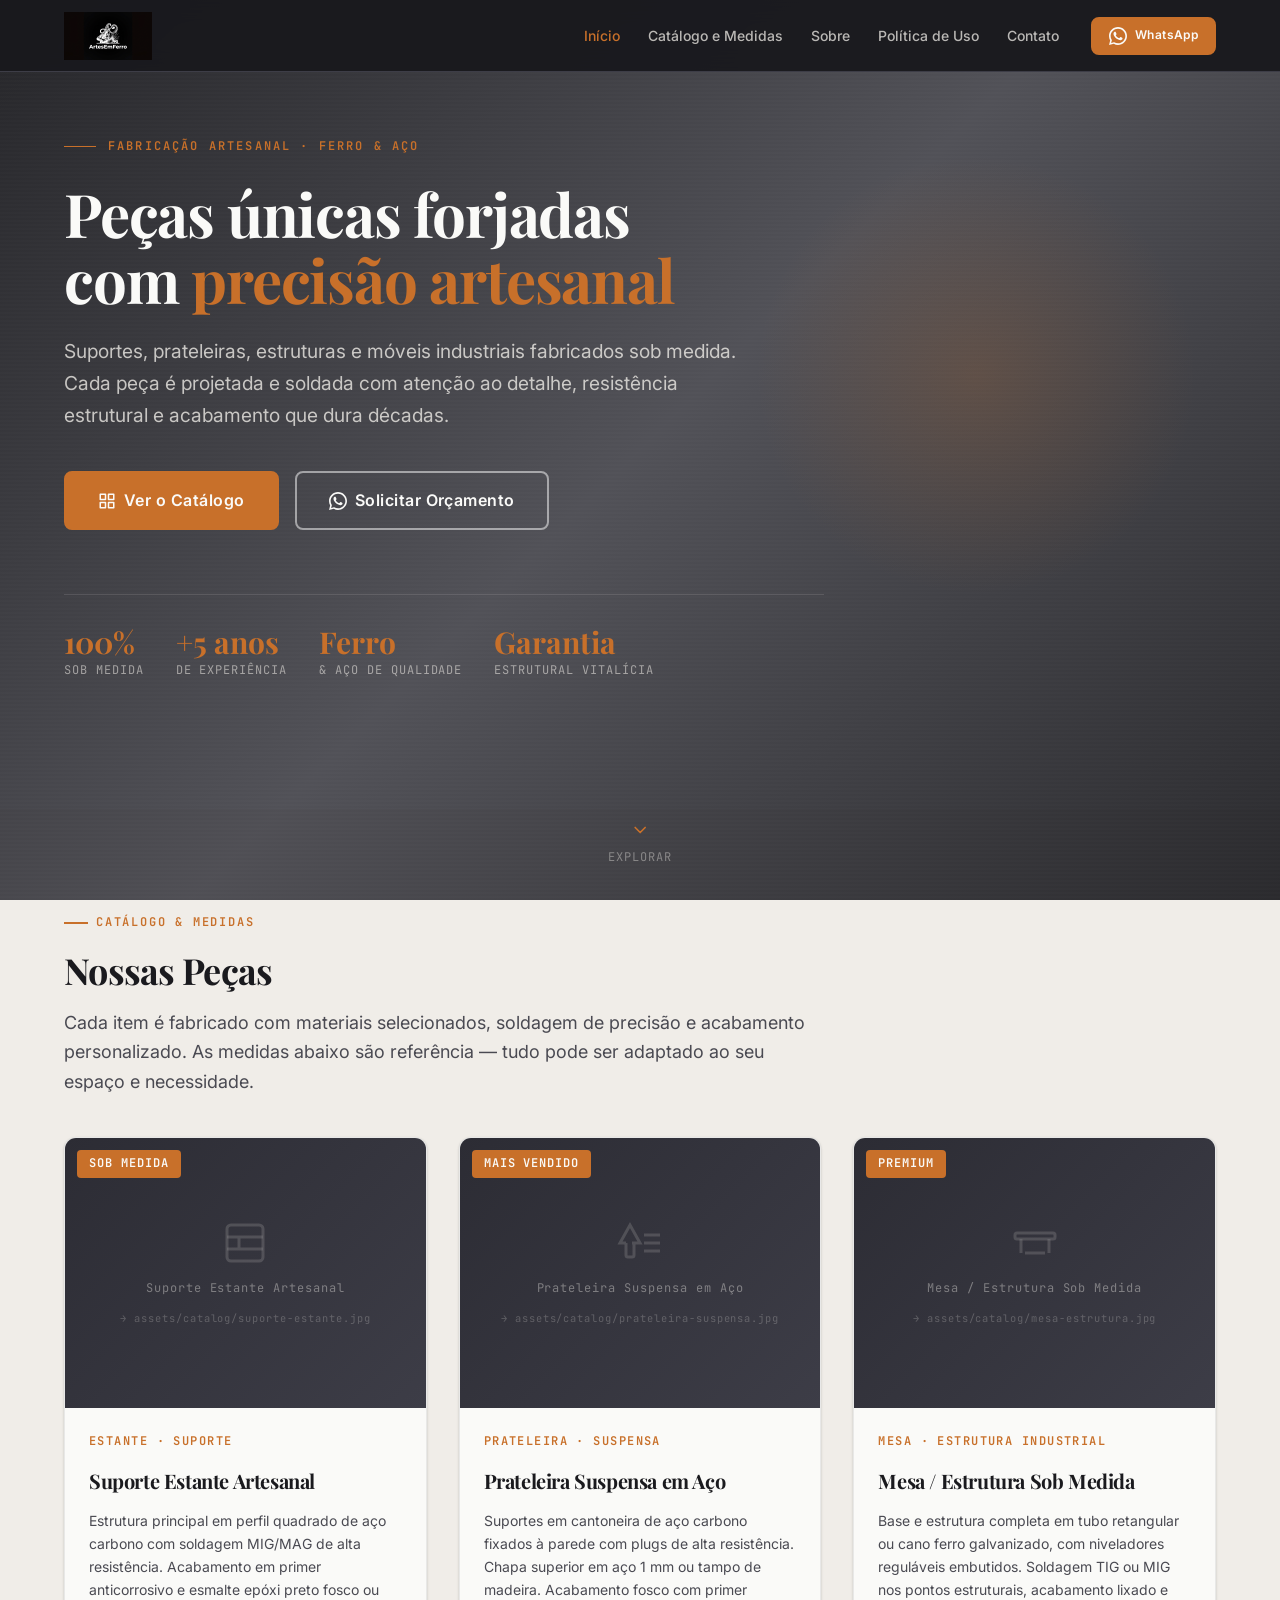
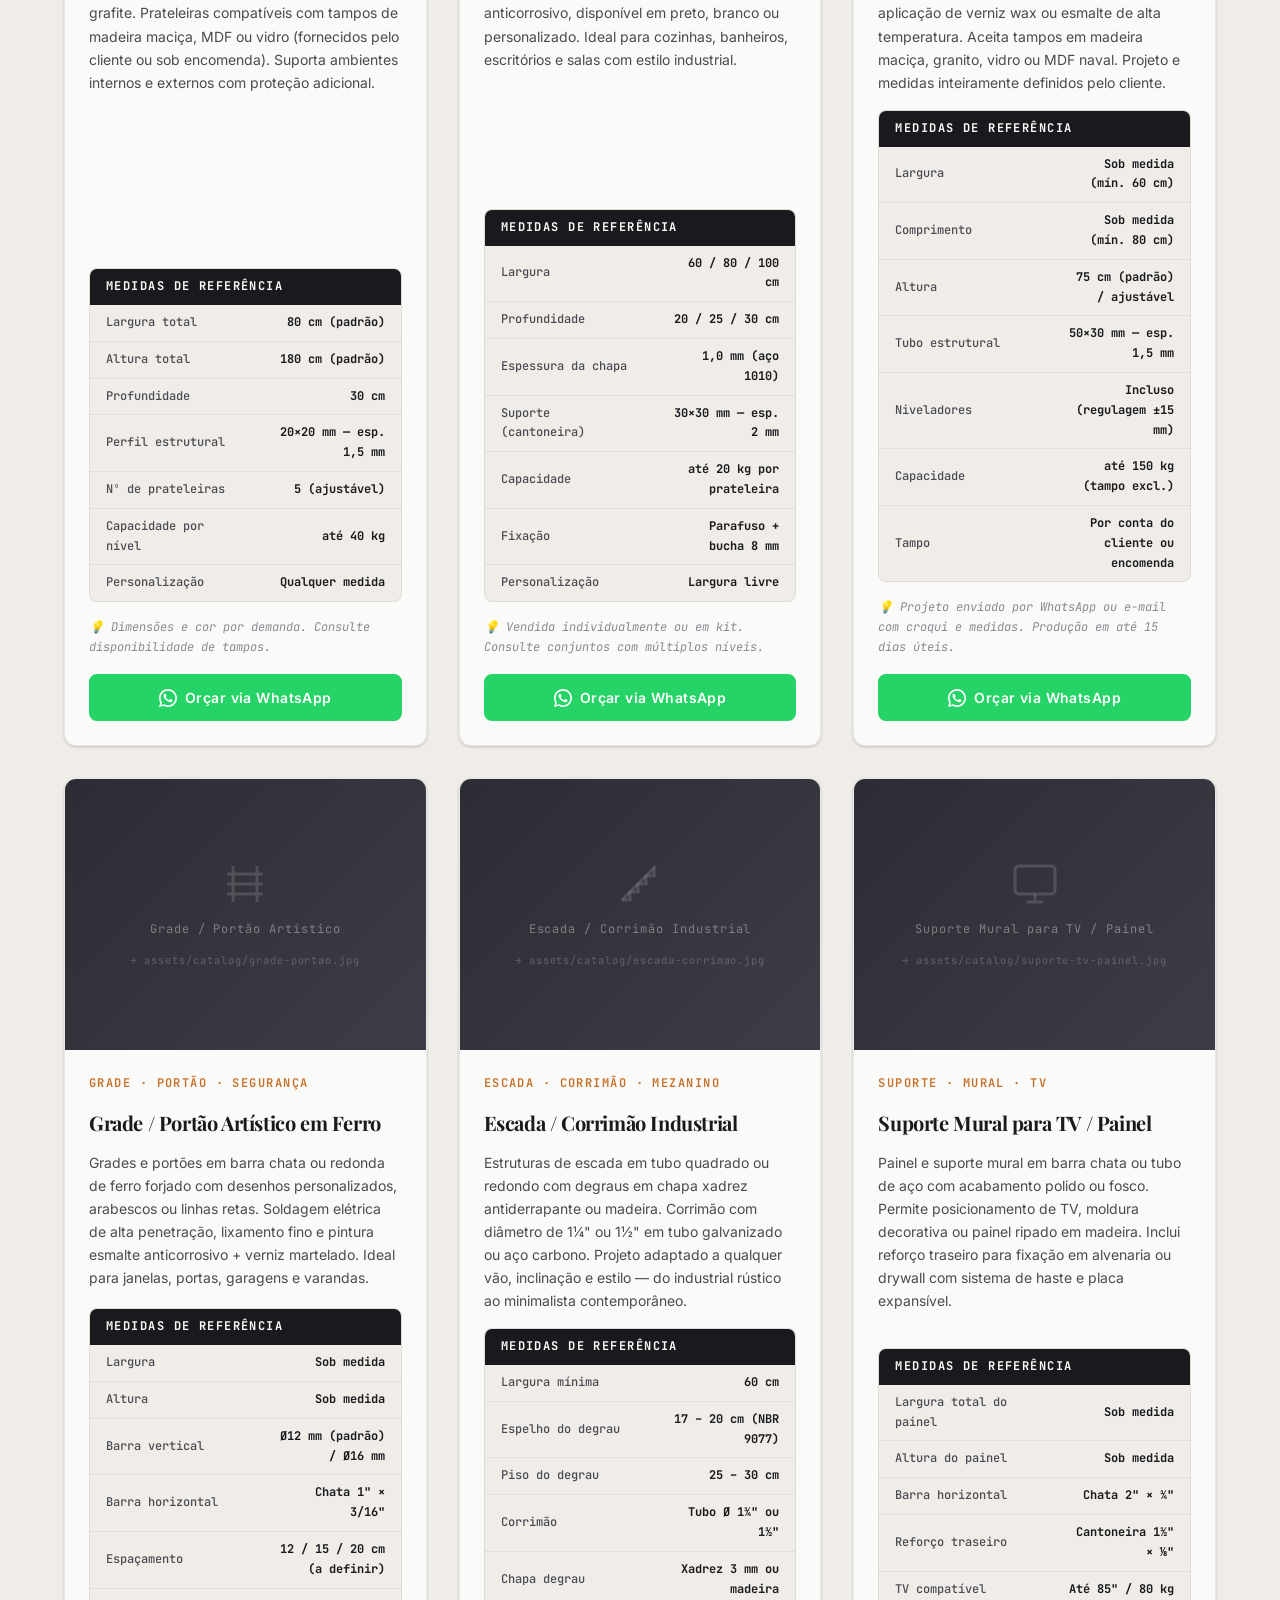
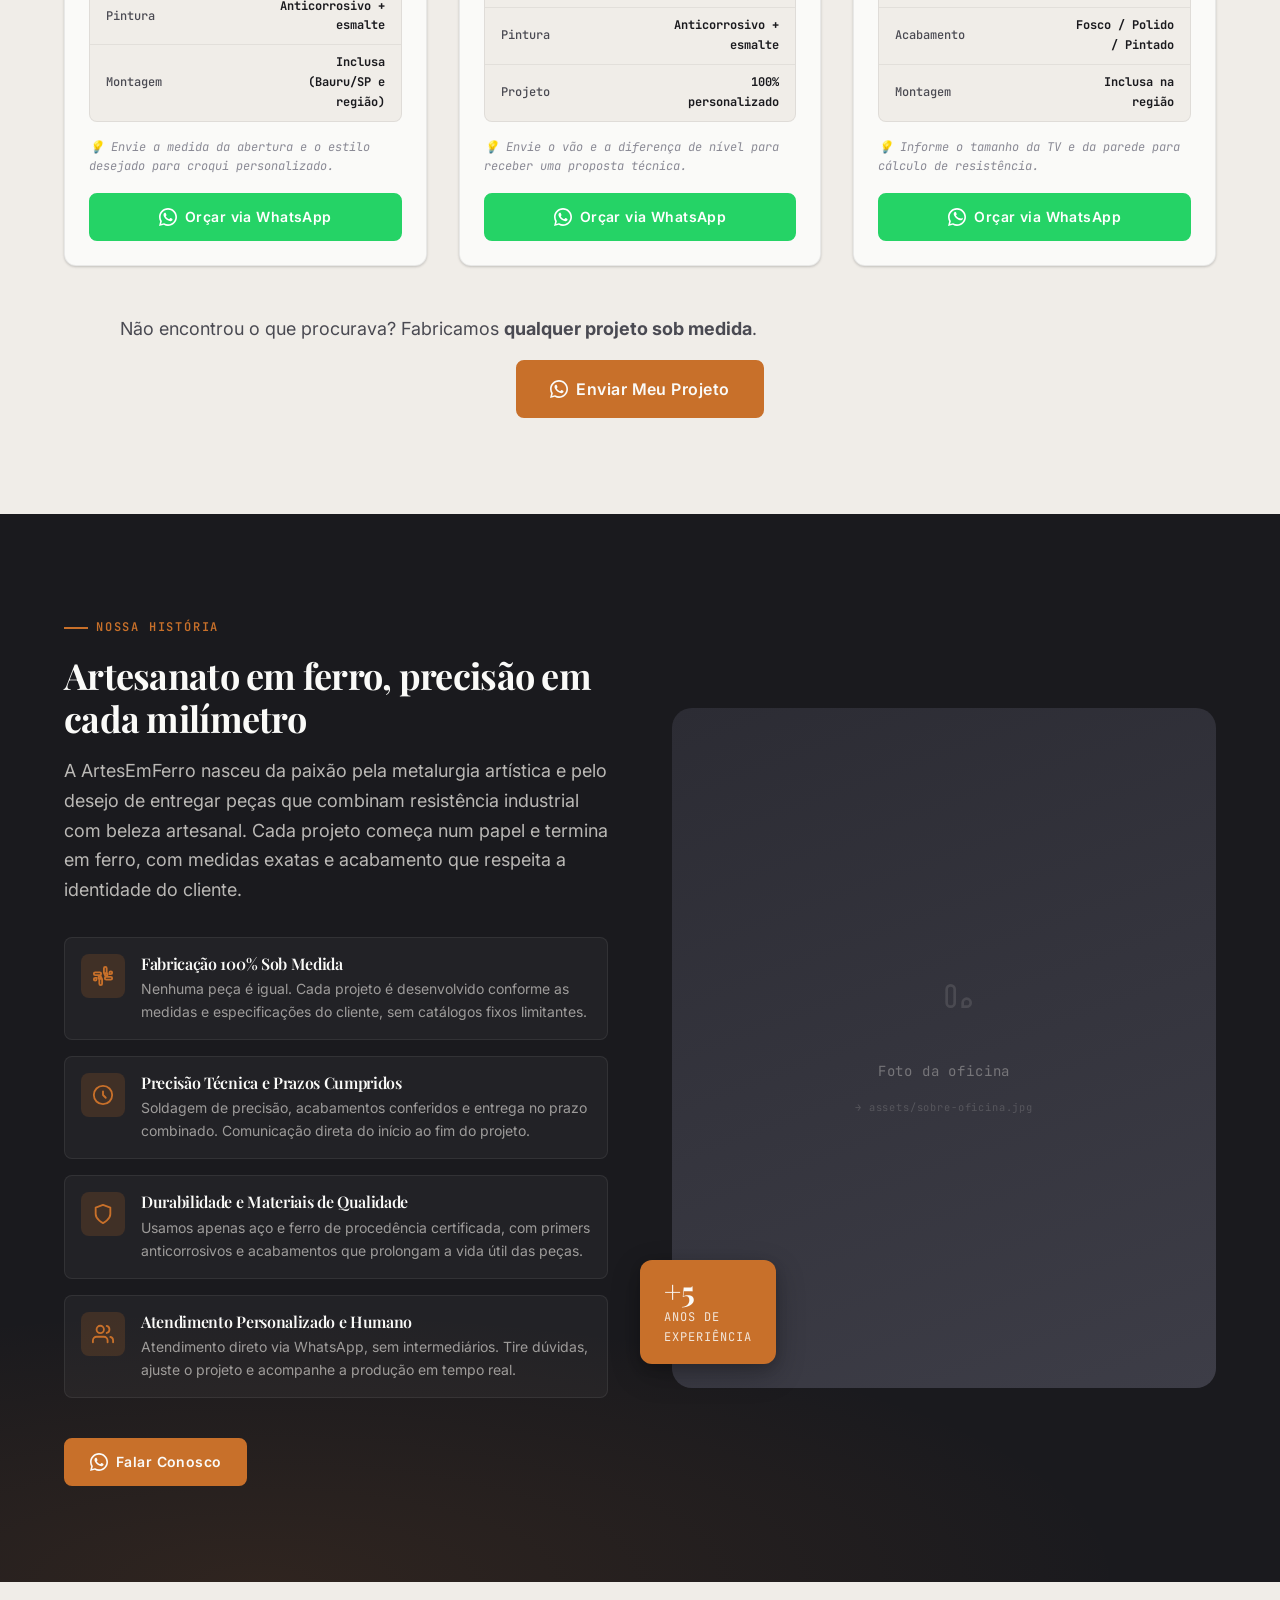
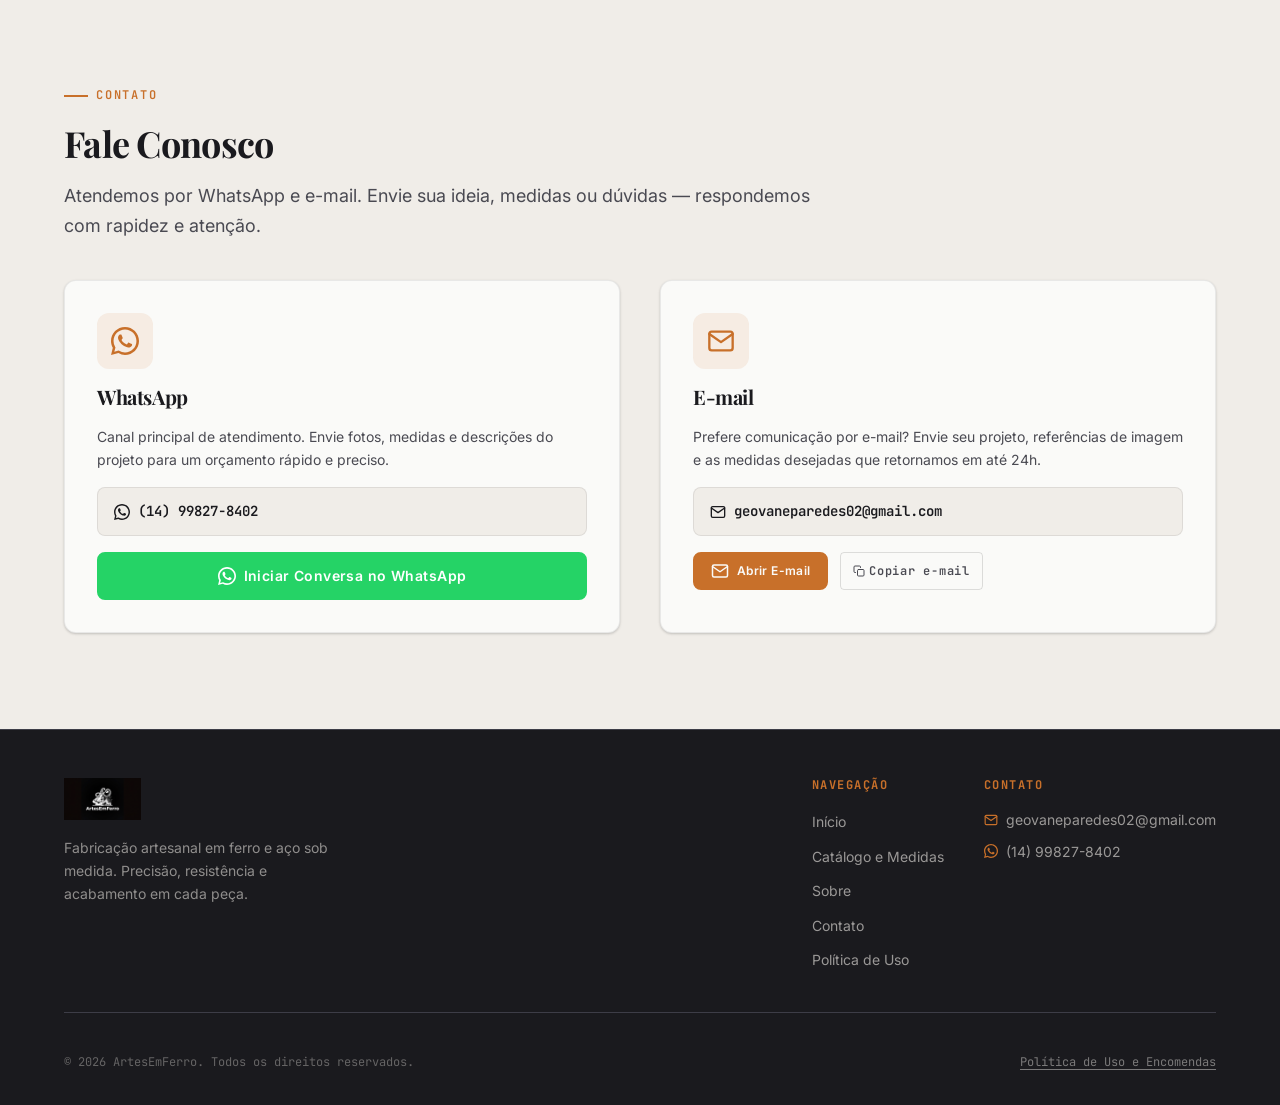
==== commit 570b55ed: "feat: integra logo oficial e ajusta header/footer em todas as páginas - Move imagem logo (image_5427" ====
--- a/index.html
+++ b/index.html
@@ -37,11 +37,7 @@
 
       <!-- Logo -->
       <a href="#inicio" class="site-logo" aria-label="ArtesEmFerro — Ir para o início">
-        <div class="site-logo-mark" aria-hidden="true">AF</div>
-        <div class="site-logo-text">
-          <span class="site-logo-name">ArtesEmFerro</span>
-          <span class="site-logo-tagline">Serralheria Artística</span>
-        </div>
+        <img src="./assets/logo.jpg" alt="ArtesEmFerro — Serralheria Artística" class="site-logo-img" width="140" height="48" />
       </a>
 
       <!-- Toggle mobile -->
@@ -860,11 +856,7 @@
         <!-- Brand -->
         <div class="footer-brand">
           <a href="#inicio" class="site-logo" aria-label="ArtesEmFerro — voltar ao topo">
-            <div class="site-logo-mark" aria-hidden="true">AF</div>
-            <div class="site-logo-text">
-              <span class="site-logo-name">ArtesEmFerro</span>
-              <span class="site-logo-tagline">Serralheria Artística</span>
-            </div>
+            <img src="./assets/logo.jpg" alt="ArtesEmFerro — Serralheria Artística" class="site-logo-img" width="140" height="48" />
           </a>
           <p class="footer-brand-desc">
             Fabricação artesanal em ferro e aço sob medida. Precisão, resistência e acabamento em cada peça.
--- a/css/styles.css
+++ b/css/styles.css
@@ -298,17 +298,16 @@
   text-decoration: none;
   flex-shrink: 0;
 }
-.site-logo-mark {
-  width: 42px; height: 42px;
-  display: flex; align-items: center; justify-content: center;
-  background: var(--color-copper);
-  border-radius: var(--radius-sm);
-  font-family: var(--font-display);
-  font-weight: 900;
-  font-size: var(--text-xl);
-  color: var(--color-white);
-  letter-spacing: -0.04em;
-  line-height: 1;
+.site-logo-img {
+  height: 48px;
+  width: auto;
+  display: block;
+  /* Logo preto/branco: inverte para ficar branco no fundo escuro */
+  filter: invert(1) brightness(1.05);
+  transition: opacity var(--transition-fast);
+}
+.site-logo:hover .site-logo-img {
+  opacity: 0.85;
 }
 .site-logo-text {
   display: flex;
@@ -945,8 +944,7 @@
   align-items: start;
 }
 
-.footer-brand .site-logo-name { font-size: var(--text-xl); }
-.footer-brand .site-logo-tagline { margin-top: var(--space-1); }
+.footer-brand .site-logo-img { height: 42px; }
 
 .footer-brand-desc {
   font-size: var(--text-sm);
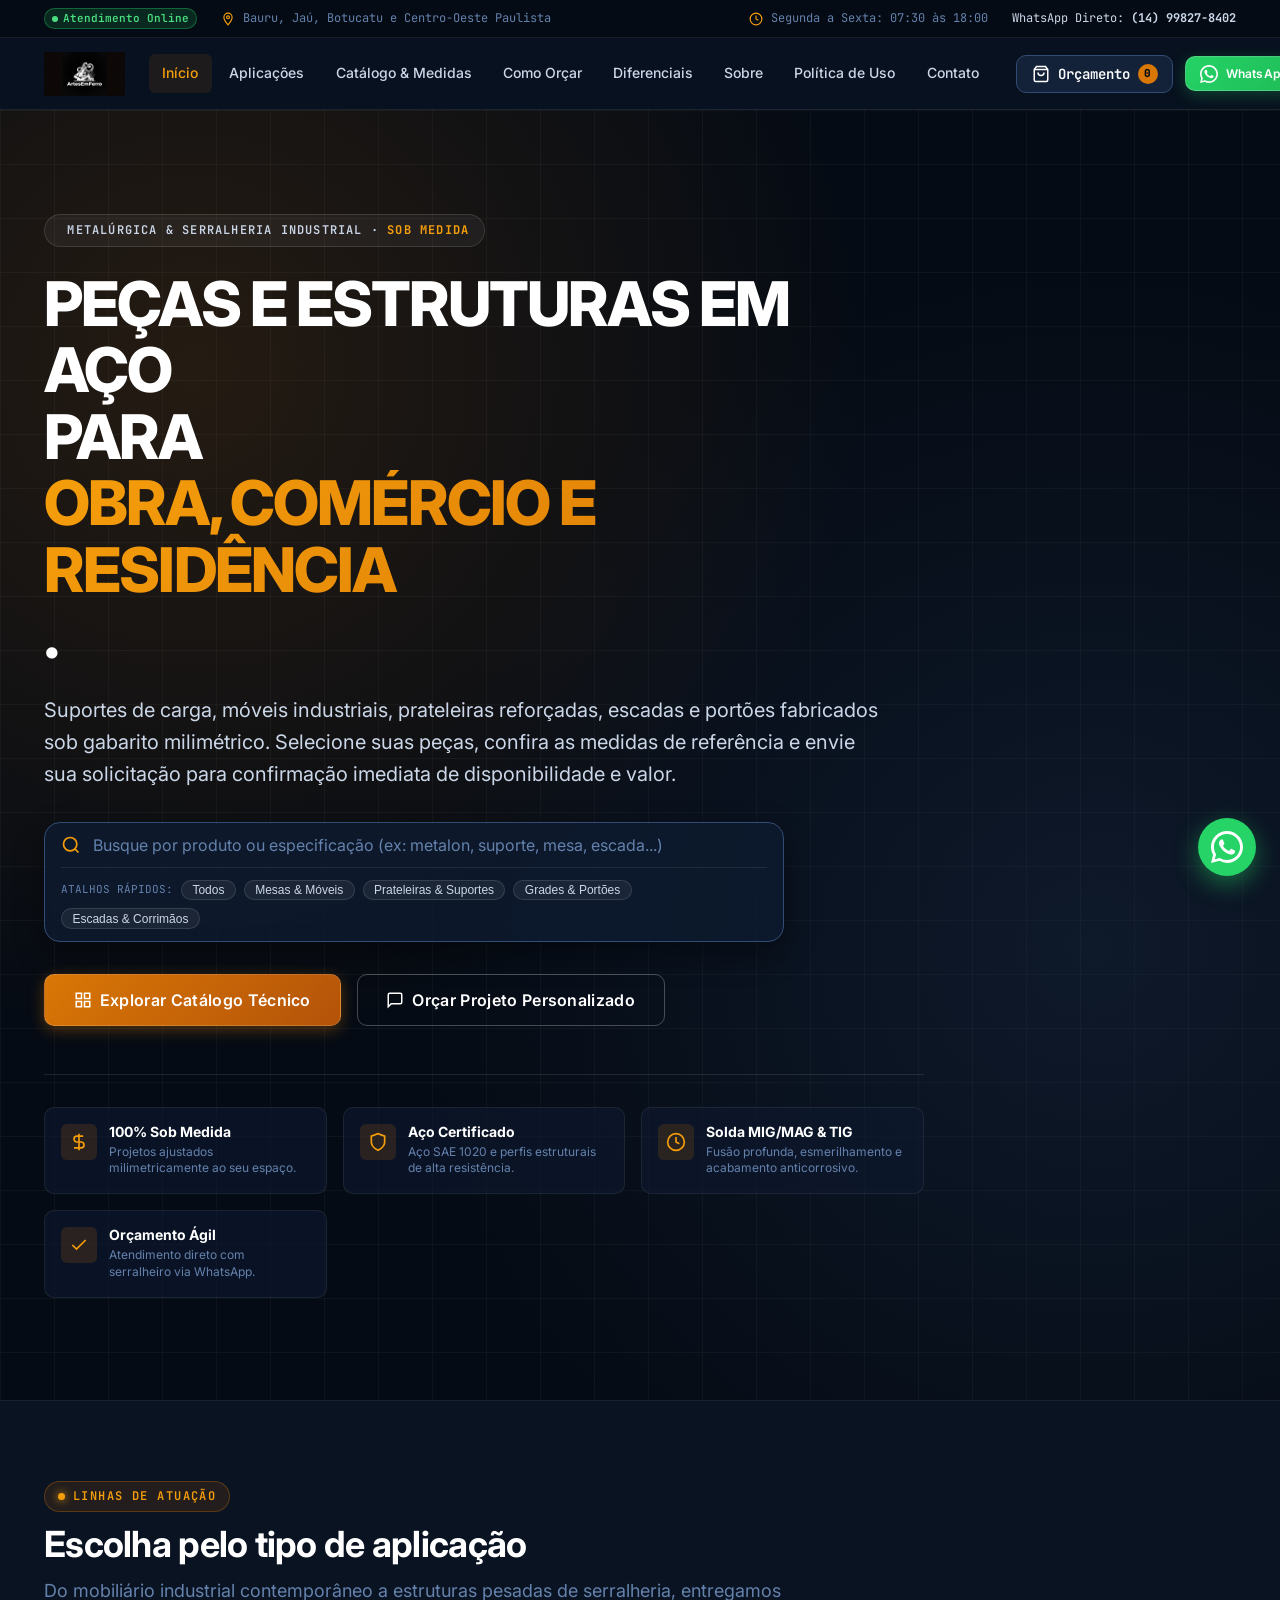
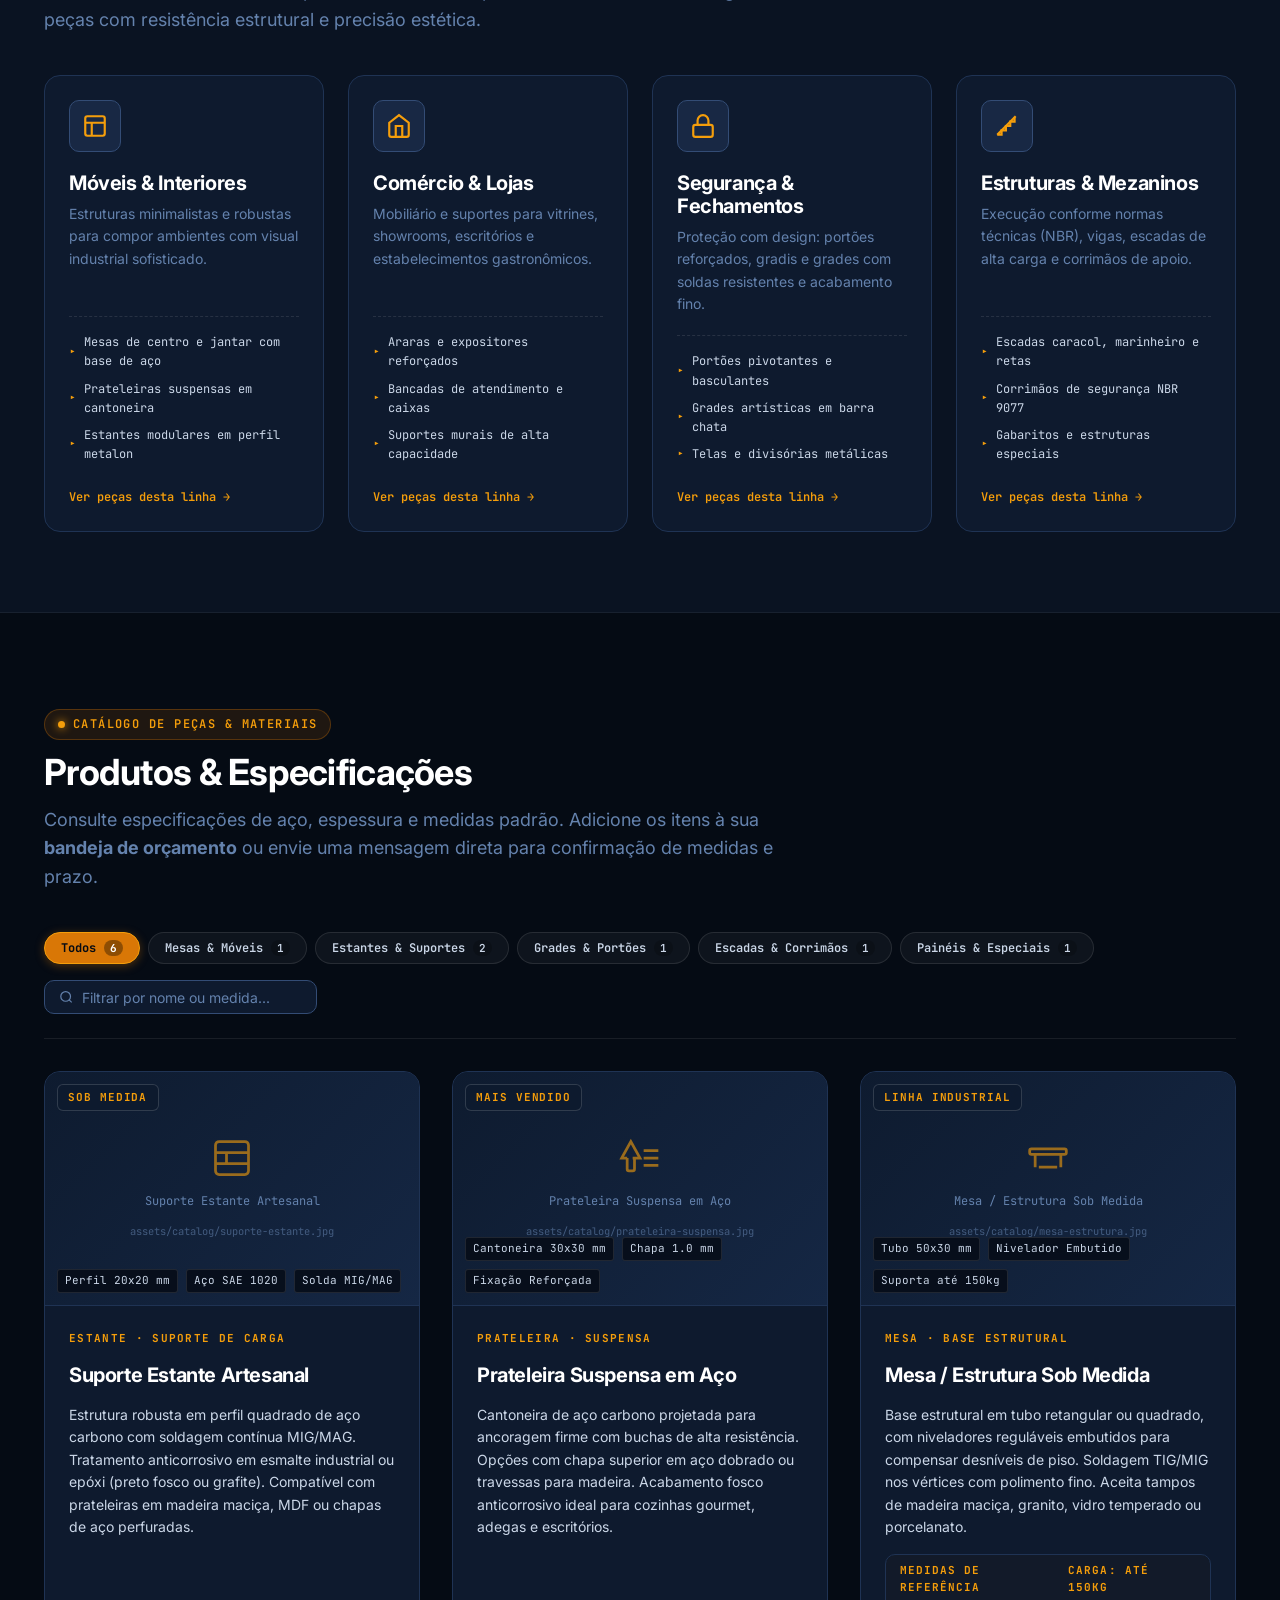
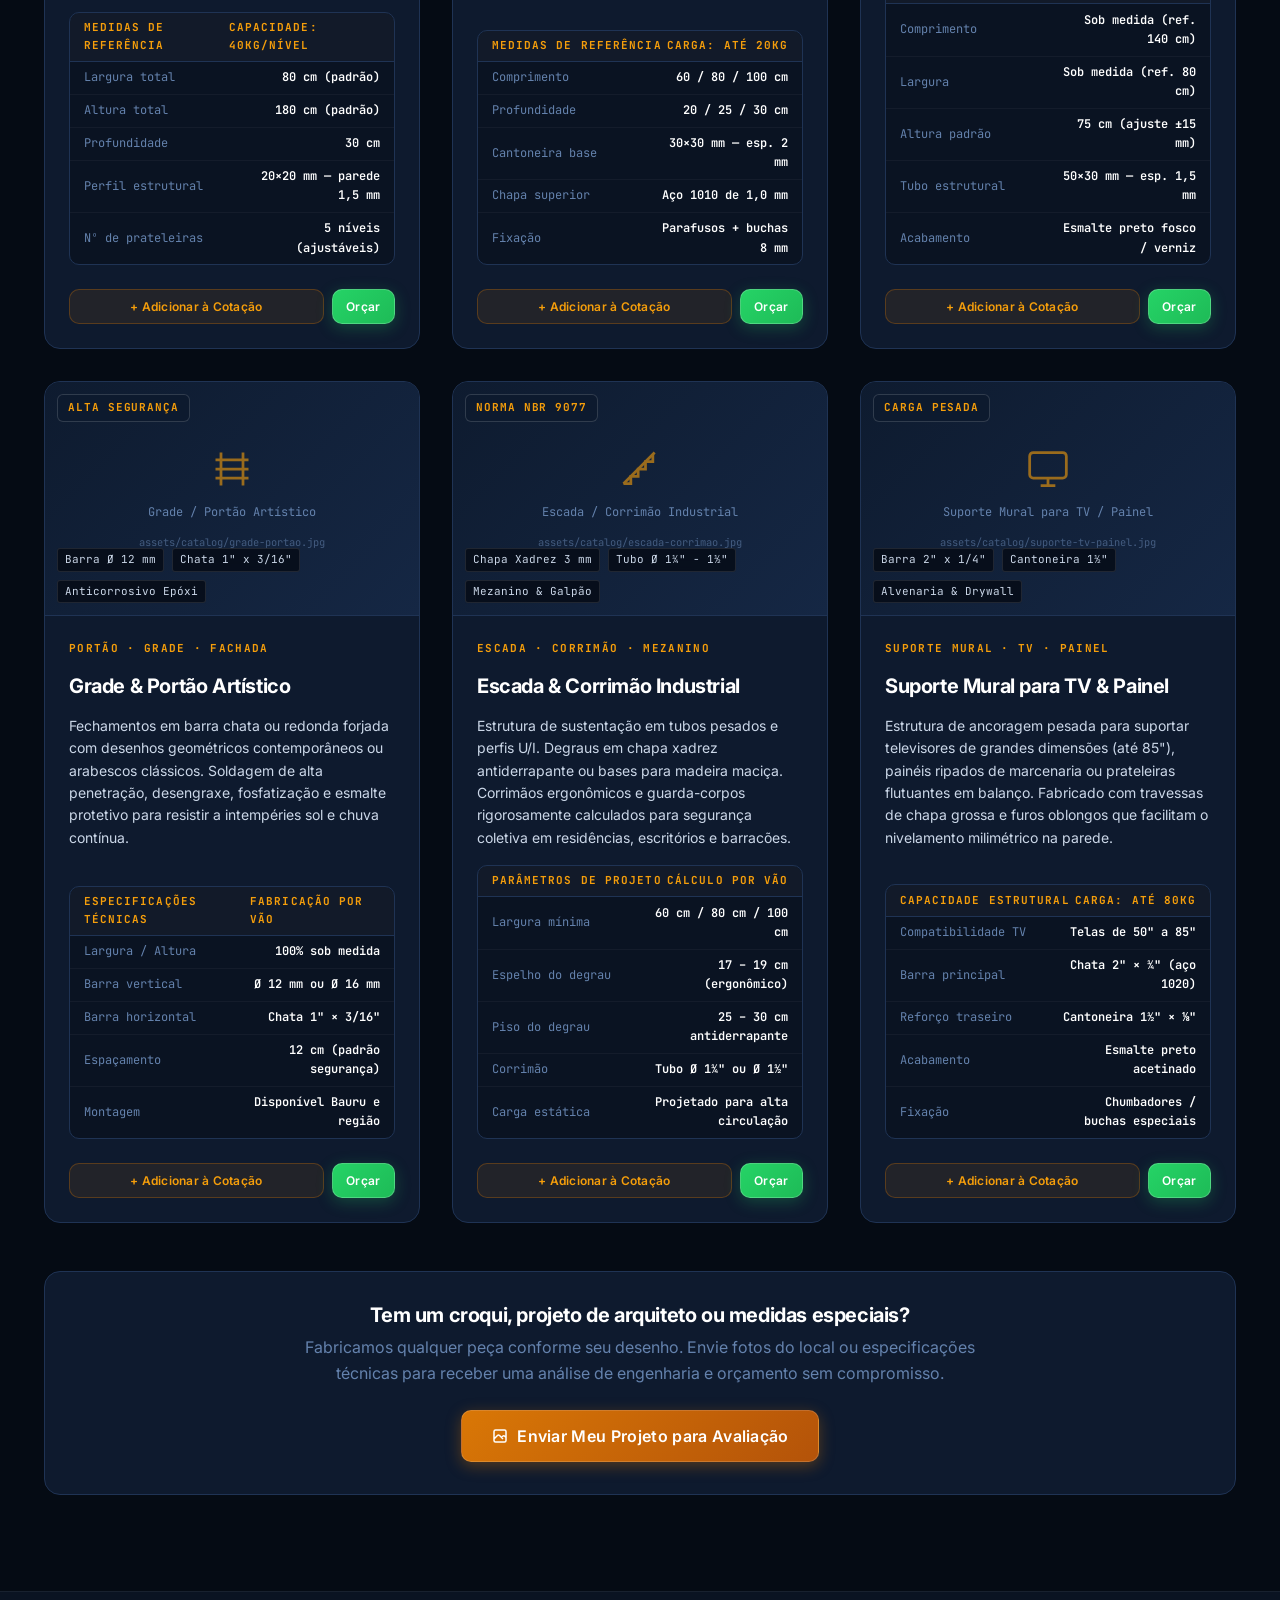
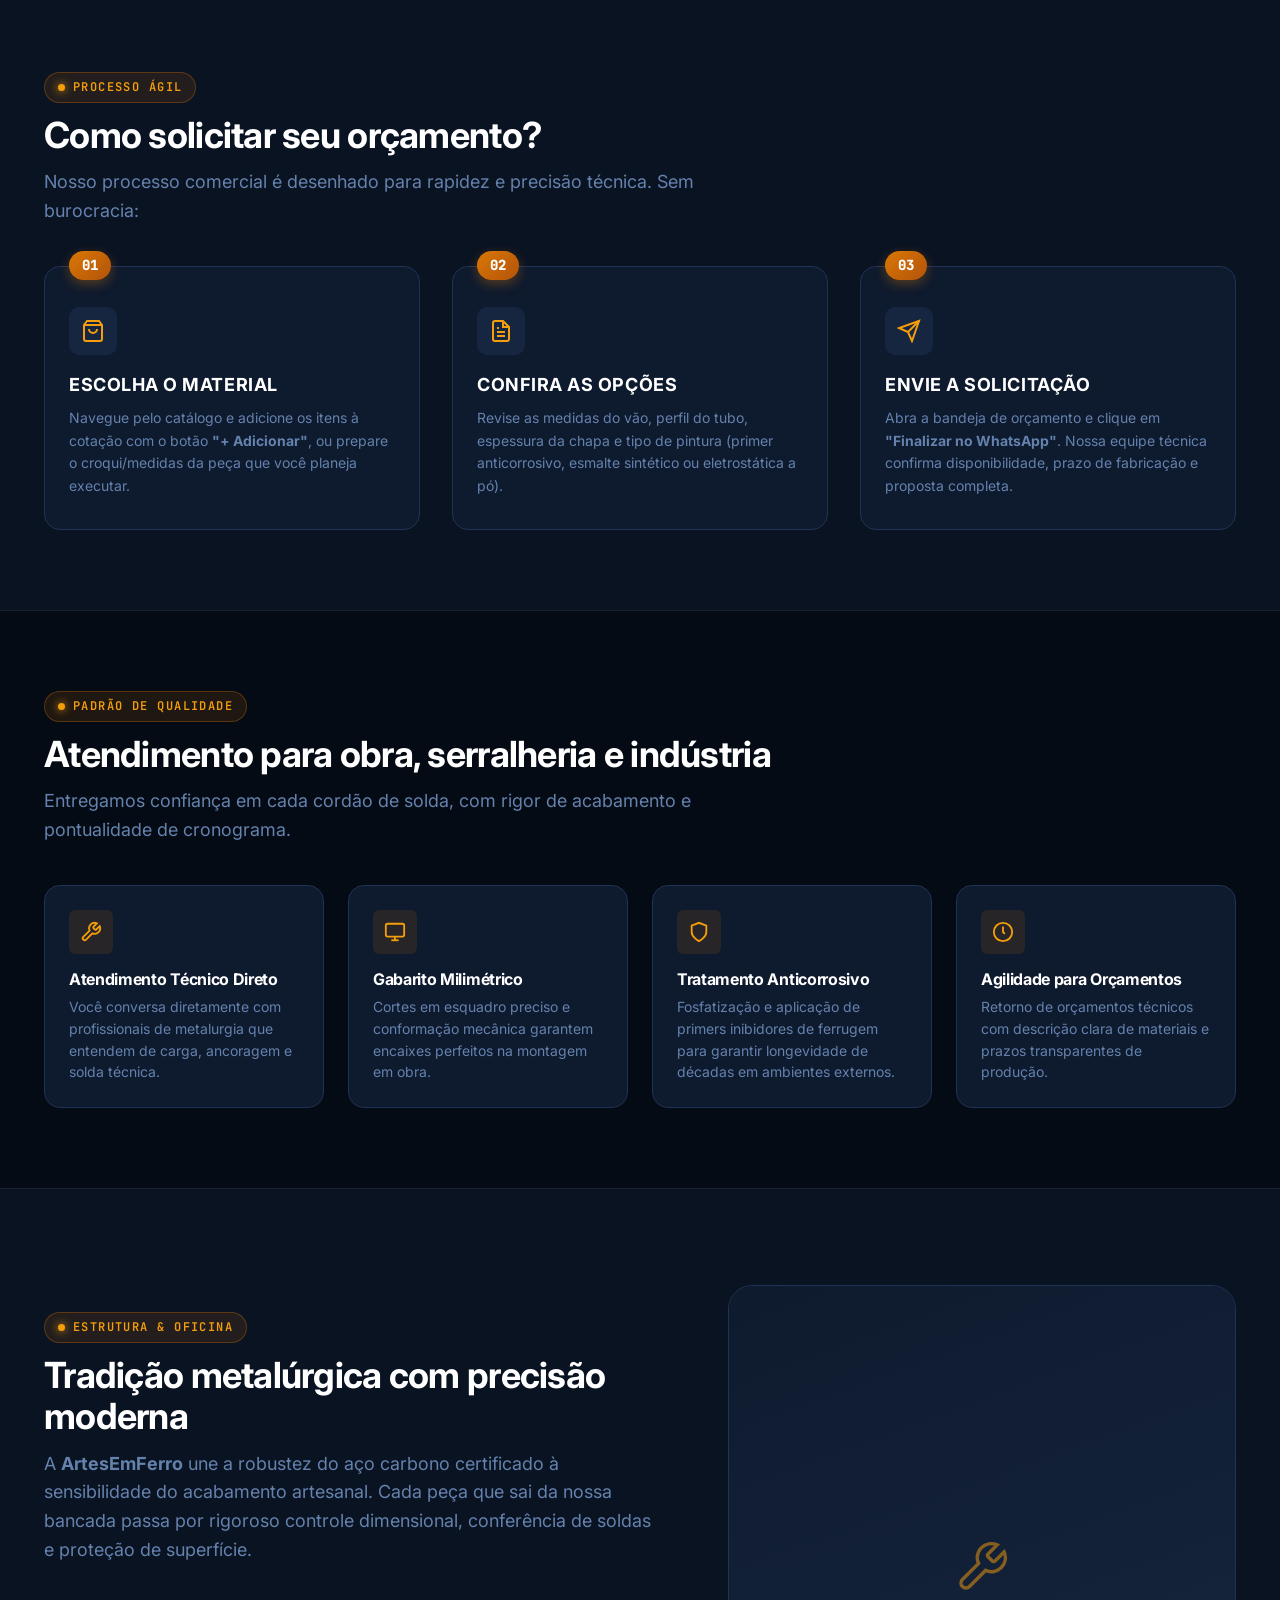
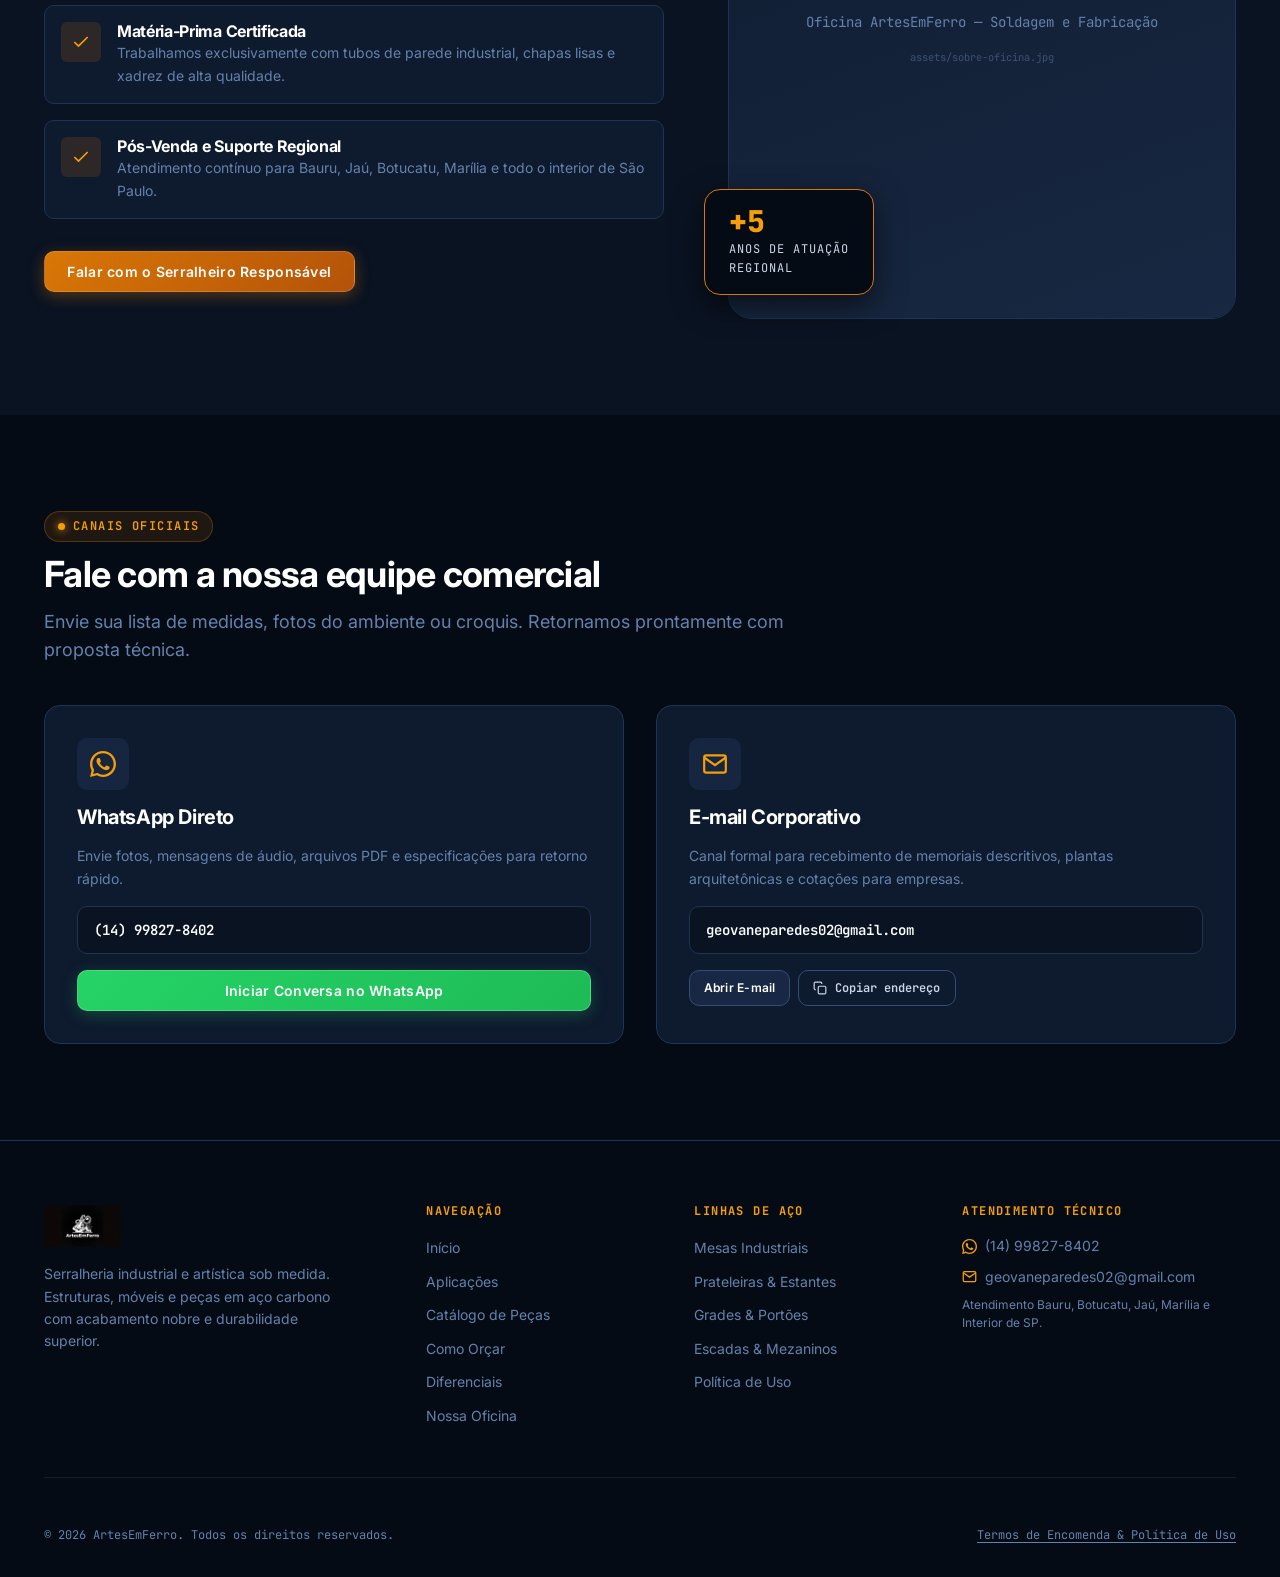
==== commit 09ae3f7a: "feat: implementar redesign industrial no estilo Grupo Imesul com busca e bandeja de orçamentos" ====
--- a/index.html
+++ b/index.html
@@ -3,20 +3,23 @@
 <head>
   <meta charset="UTF-8" />
   <meta name="viewport" content="width=device-width, initial-scale=1.0" />
-  <meta name="description" content="ArtesEmFerro — Serralheria artística, peças sob medida e fabricação artesanal em ferro e aço. Suportes, prateleiras, estruturas e móveis industriais com precisão e acabamento superior." />
-  <meta name="keywords" content="serralheria artística, ferro sob medida, prateleiras de ferro, suporte artesanal, móveis industriais, fabricação personalizada, aço, soldagem" />
+  <meta name="description" content="ArtesEmFerro — Soluções industriais e artesanais em ferro e aço sob medida. Catálogo técnico de estruturas, móveis, suportes e portões com cotação direta no WhatsApp." />
+  <meta name="keywords" content="serralheria, ferro e aço, metalúrgica sob medida, tubos metálicos, metalon, móveis industriais, prateleiras de ferro, portões e grades, Bauru, orçamento rápido" />
   <meta name="author" content="ArtesEmFerro" />
-  <meta property="og:title" content="ArtesEmFerro — Serralheria Artística Sob Medida" />
-  <meta property="og:description" content="Peças artesanais em ferro e aço fabricadas com precisão e acabamento superior. Solicite seu orçamento." />
+  
+  <!-- Open Graph / Meta Compartilhamento -->
+  <meta property="og:title" content="ArtesEmFerro | Soluções em Aço e Ferro Sob Medida" />
+  <meta property="og:description" content="Escolha estruturas, móveis industriais, suportes e portões. Cotação técnica ágil via WhatsApp." />
   <meta property="og:type" content="website" />
-  <meta name="theme-color" content="#1a1a1e" />
-  <title>ArtesEmFerro — Serralheria Artística Sob Medida</title>
+  <meta property="og:image" content="./assets/logo.jpg" />
+  <meta name="theme-color" content="#050b14" />
+  <title>ArtesEmFerro | Materiais em Ferro &amp; Aço Sob Medida para Orçamento</title>
 
   <!-- Google Fonts -->
   <link rel="preconnect" href="https://fonts.googleapis.com" />
   <link rel="preconnect" href="https://fonts.gstatic.com" crossorigin />
   <link
-    href="https://fonts.googleapis.com/css2?family=Playfair+Display:wght@700;900&family=Inter:wght@400;500;600&family=JetBrains+Mono:wght@400;500;600;700&display=swap"
+    href="https://fonts.googleapis.com/css2?family=Inter:wght@400;500;600;700;800&family=JetBrains+Mono:wght@400;500;600;700&family=Playfair+Display:wght@700;900&display=swap"
     rel="stylesheet"
   />
 
@@ -25,22 +28,50 @@
 <body>
 
   <!-- ═══════════════════════════════════════════
-       TOAST DE FEEDBACK (COPIAR EMAIL)
+       TOAST DE NOTIFICAÇÃO
   ═══════════════════════════════════════════ -->
   <div class="toast" id="toast" role="status" aria-live="polite"></div>
 
   <!-- ═══════════════════════════════════════════
-       HEADER / NAVEGAÇÃO
+       TOP BAR UTILITÁRIA (Inspirada no modelo industrial)
+  ═══════════════════════════════════════════ -->
+  <div class="topbar" role="region" aria-label="Informações de atendimento">
+    <div class="container">
+      <div class="topbar-left">
+        <div class="topbar-item">
+          <span class="badge-live"><span class="badge-live-dot"></span> Atendimento Online</span>
+        </div>
+        <div class="topbar-item">
+          <svg viewBox="0 0 24 24" fill="none" stroke="currentColor" stroke-width="2"><path d="M12 2C8.13 2 5 5.13 5 9c0 5.25 7 13 7 13s7-7.75 7-13c0-3.87-3.13-7-7-7z"/><circle cx="12" cy="9" r="2.5"/></svg>
+          <span>Bauru, Jaú, Botucatu e Centro-Oeste Paulista</span>
+        </div>
+      </div>
+      <div class="topbar-right">
+        <div class="topbar-item">
+          <svg viewBox="0 0 24 24" fill="none" stroke="currentColor" stroke-width="2"><circle cx="12" cy="12" r="10"/><polyline points="12 6 12 12 16 14"/></svg>
+          <span>Segunda a Sexta: 07:30 às 18:00</span>
+        </div>
+        <div class="topbar-item">
+          <a href="https://wa.me/5514998278402?text=Olá!%20Vim%20pelo%20site%20e%20gostaria%20de%20tirar%20uma%20dúvida." target="_blank" rel="noopener noreferrer">
+            WhatsApp Direto: <strong>(14) 99827-8402</strong>
+          </a>
+        </div>
+      </div>
+    </div>
+  </div>
+
+  <!-- ═══════════════════════════════════════════
+       HEADER PRINCIPAL
   ═══════════════════════════════════════════ -->
   <header id="site-header" role="banner">
     <div class="container">
 
       <!-- Logo -->
-      <a href="#inicio" class="site-logo" aria-label="ArtesEmFerro — Ir para o início">
-        <img src="./assets/logo.jpg" alt="ArtesEmFerro — Serralheria Artística" class="site-logo-img" width="140" height="48" />
+      <a href="#hero" class="site-logo" aria-label="ArtesEmFerro — Voltar ao topo">
+        <img src="./assets/logo.jpg" alt="ArtesEmFerro — Serralheria Artística e Estrutural" class="site-logo-img" width="140" height="44" />
       </a>
 
-      <!-- Toggle mobile -->
+      <!-- Botão Menu Mobile -->
       <button
         class="nav-toggle"
         id="nav-toggle"
@@ -53,24 +84,42 @@
         <span></span>
       </button>
 
-      <!-- Navegação principal -->
+      <!-- Navegação Principal -->
       <nav class="site-nav" id="main-nav" role="navigation" aria-label="Navegação principal">
-        <a href="#inicio"   class="nav-link" aria-current="page">Início</a>
-        <a href="#catalogo" class="nav-link">Catálogo e Medidas</a>
-        <a href="#sobre"    class="nav-link">Sobre</a>
+        <a href="#hero" class="nav-link" aria-current="page">Início</a>
+        <a href="#aplicacoes" class="nav-link">Aplicações</a>
+        <a href="#catalogo" class="nav-link">Catálogo &amp; Medidas</a>
+        <a href="#como-orcar" class="nav-link">Como Orçar</a>
+        <a href="#diferenciais" class="nav-link">Diferenciais</a>
+        <a href="#sobre" class="nav-link">Sobre</a>
         <a href="./politica-de-uso.html" class="nav-link">Política de Uso</a>
-        <a href="#contato"  class="nav-link">Contato</a>
+        <a href="#contato" class="nav-link">Contato</a>
+      </nav>
+
+      <!-- Ações do Header: Bandeja de Cotação + WhatsApp Express -->
+      <div class="header-actions">
+        <button
+          class="quote-tray-btn"
+          id="open-quote-drawer"
+          aria-label="Ver lista de orçamento selecionada"
+          title="Abrir lista de cotação"
+        >
+          <svg viewBox="0 0 24 24" fill="none" stroke="currentColor" stroke-width="2" width="18" height="18"><path d="M6 2L3 6v14a2 2 0 002 2h14a2 2 0 002-2V6l-3-4z"/><line x1="3" y1="6" x2="21" y2="6"/><path d="M16 10a4 4 0 01-8 0"/></svg>
+          <span>Orçamento</span>
+          <span class="quote-counter-badge" id="quote-count-badge">0</span>
+        </button>
+
         <a
-          href="https://wa.me/5514998278402?text=Olá!%20Vim%20pelo%20site%20e%20gostaria%20de%20solicitar%20um%20orçamento."
+          href="https://wa.me/5514998278402?text=Olá!%20Vim%20pelo%20site%20da%20ArtesEmFerro%20e%20gostaria%20de%20solicitar%20um%20orçamento."
           target="_blank"
           rel="noopener noreferrer"
-          class="btn btn-primary btn-sm nav-cta"
-          aria-label="Solicitar orçamento via WhatsApp (abre em nova aba)"
+          class="btn btn-whatsapp btn-sm"
+          aria-label="Solicitar orçamento rápido no WhatsApp (abre em nova aba)"
         >
-          <svg aria-hidden="true" viewBox="0 0 24 24" fill="currentColor"><path d="M17.472 14.382c-.297-.149-1.758-.867-2.03-.967-.273-.099-.471-.148-.67.15-.197.297-.767.966-.94 1.164-.173.199-.347.223-.644.075-.297-.15-1.255-.463-2.39-1.475-.883-.788-1.48-1.761-1.653-2.059-.173-.297-.018-.458.13-.606.134-.133.298-.347.446-.52.149-.174.198-.298.298-.497.099-.198.05-.371-.025-.52-.075-.149-.669-1.612-.916-2.207-.242-.579-.487-.5-.669-.51-.173-.008-.371-.01-.57-.01-.198 0-.52.074-.792.372-.272.297-1.04 1.016-1.04 2.479 0 1.462 1.065 2.875 1.213 3.074.149.198 2.096 3.2 5.077 4.487.709.306 1.262.489 1.694.625.712.227 1.36.195 1.871.118.571-.085 1.758-.719 2.006-1.413.248-.694.248-1.289.173-1.413-.074-.124-.272-.198-.57-.347z"/><path d="M12 0C5.373 0 0 5.373 0 12c0 2.136.561 4.14 1.535 5.874L.057 23.999l6.305-1.654A11.945 11.945 0 0012 24c6.627 0 12-5.373 12-12S18.627 0 12 0zm0 21.818a9.797 9.797 0 01-5.058-1.407l-.362-.216-3.743.981.999-3.651-.237-.374A9.796 9.796 0 012.182 12C2.182 6.57 6.57 2.182 12 2.182S21.818 6.57 21.818 12 17.43 21.818 12 21.818z"/></svg>
-          WhatsApp
+          <svg viewBox="0 0 24 24" fill="currentColor" width="16" height="16"><path d="M17.472 14.382c-.297-.149-1.758-.867-2.03-.967-.273-.099-.471-.148-.67.15-.197.297-.767.966-.94 1.164-.173.199-.347.223-.644.075-.297-.15-1.255-.463-2.39-1.475-.883-.788-1.48-1.761-1.653-2.059-.173-.297-.018-.458.13-.606.134-.133.298-.347.446-.52.149-.174.198-.298.298-.497.099-.198.05-.371-.025-.52-.075-.149-.669-1.612-.916-2.207-.242-.579-.487-.5-.669-.51-.173-.008-.371-.01-.57-.01-.198 0-.52.074-.792.372-.272.297-1.04 1.016-1.04 2.479 0 1.462 1.065 2.875 1.213 3.074.149.198 2.096 3.2 5.077 4.487.709.306 1.262.489 1.694.625.712.227 1.36.195 1.871.118.571-.085 1.758-.719 2.006-1.413.248-.694.248-1.289.173-1.413-.074-.124-.272-.198-.57-.347z"/><path d="M12 0C5.373 0 0 5.373 0 12c0 2.136.561 4.14 1.535 5.874L.057 23.999l6.305-1.654A11.945 11.945 0 0012 24c6.627 0 12-5.373 12-12S18.627 0 12 0zm0 21.818a9.797 9.797 0 01-5.058-1.407l-.362-.216-3.743.981.999-3.651-.237-.374A9.796 9.796 0 012.182 12C2.182 6.57 6.57 2.182 12 2.182S21.818 6.57 21.818 12 17.43 21.818 12 21.818z"/></svg>
+          <span>WhatsApp</span>
         </a>
-      </nav>
+      </div>
 
     </div>
   </header>
@@ -78,125 +127,302 @@
   <main id="conteudo-principal">
 
     <!-- ═══════════════════════════════════════════
-         HERO SECTION
+         HERO SECTION (Estilo Imesul Metalúrgica)
     ═══════════════════════════════════════════ -->
-    <section id="inicio" aria-label="Apresentação — ArtesEmFerro">
-      <div class="hero-bg" aria-hidden="true"></div>
-      <div class="hero-accent" aria-hidden="true"></div>
-
-      <div class="container" style="position:relative;z-index:2;padding-block:clamp(4rem,10vw,8rem);">
+    <section id="hero" aria-label="Apresentação — ArtesEmFerro">
+      <div class="industrial-grid-bg" aria-hidden="true"></div>
+      <div class="industrial-radial-glow" aria-hidden="true"></div>
+
+      <div class="container">
         <div class="hero-content">
 
-          <p class="hero-eyebrow">Fabricação Artesanal · Ferro &amp; Aço</p>
+          <div class="hero-eyebrow">
+            <span class="status-dot"></span>
+            <span>METALÚRGICA &amp; SERRALHERIA INDUSTRIAL · <strong>SOB MEDIDA</strong></span>
+          </div>
 
           <h1 class="hero-title">
-            Peças únicas forjadas<br>
-            com <em>precisão artesanal</em>
+            Peças e estruturas em aço <br>
+            para <span class="text-highlight">obra, comércio e residência</span>.
           </h1>
 
           <p class="hero-desc">
-            Suportes, prateleiras, estruturas e móveis industriais fabricados
-            sob medida. Cada peça é projetada e soldada com atenção ao detalhe,
-            resistência estrutural e acabamento que dura décadas.
+            Suportes de carga, móveis industriais, prateleiras reforçadas, escadas e portões fabricados
+            sob gabarito milimétrico. Selecione suas peças, confira as medidas de referência e envie sua
+            solicitação para confirmação imediata de disponibilidade e valor.
           </p>
 
+          <!-- Barra de Busca Rápida Técnica -->
+          <div class="hero-search-box" role="search" aria-label="Busca de produtos do catálogo">
+            <div class="hero-search-inner">
+              <svg viewBox="0 0 24 24" fill="none" stroke="currentColor" stroke-width="2"><circle cx="11" cy="11" r="8"/><line x1="21" y1="21" x2="16.65" y2="16.65"/></svg>
+              <input
+                type="text"
+                id="hero-search-field"
+                class="hero-search-input"
+                placeholder="Busque por produto ou especificação (ex: metalon, suporte, mesa, escada...)"
+                aria-label="Campo de pesquisa de produtos"
+              />
+            </div>
+            <div class="hero-quick-tags">
+              <span class="hero-quick-tag-label">Atalhos rápidos:</span>
+              <button class="quick-chip" onclick="filterCatalog('todos')">Todos</button>
+              <button class="quick-chip" onclick="filterCatalog('moveis')">Mesas &amp; Móveis</button>
+              <button class="quick-chip" onclick="filterCatalog('suportes')">Prateleiras &amp; Suportes</button>
+              <button class="quick-chip" onclick="filterCatalog('portoes')">Grades &amp; Portões</button>
+              <button class="quick-chip" onclick="filterCatalog('estruturas')">Escadas &amp; Corrimãos</button>
+            </div>
+          </div>
+
           <div class="hero-actions">
-            <a
-              href="#catalogo"
-              class="btn btn-primary btn-lg"
-              aria-label="Ver catálogo completo de peças"
-            >
-              <svg aria-hidden="true" width="20" height="20" viewBox="0 0 24 24" fill="none" stroke="currentColor" stroke-width="2" stroke-linecap="round" stroke-linejoin="round"><rect x="3" y="3" width="7" height="7"/><rect x="14" y="3" width="7" height="7"/><rect x="14" y="14" width="7" height="7"/><rect x="3" y="14" width="7" height="7"/></svg>
-              Ver o Catálogo
+            <a href="#catalogo" class="btn btn-primary btn-lg">
+              <svg viewBox="0 0 24 24" fill="none" stroke="currentColor" stroke-width="2"><rect x="3" y="3" width="7" height="7"/><rect x="14" y="3" width="7" height="7"/><rect x="14" y="14" width="7" height="7"/><rect x="3" y="14" width="7" height="7"/></svg>
+              Explorar Catálogo Técnico
             </a>
             <a
-              href="https://wa.me/5514998278402?text=Olá!%20Gostaria%20de%20solicitar%20um%20orçamento%20personalizado%20para%20uma%20peça%20em%20ferro."
+              href="https://wa.me/5514998278402?text=Olá!%20Gostaria%20de%20solicitar%20uma%20cotação%20para%20um%20projeto%20sob%20medida."
               target="_blank"
               rel="noopener noreferrer"
               class="btn btn-outline btn-lg"
-              aria-label="Solicitar orçamento personalizado via WhatsApp (abre em nova aba)"
             >
-              <svg aria-hidden="true" viewBox="0 0 24 24" fill="currentColor" width="20" height="20"><path d="M17.472 14.382c-.297-.149-1.758-.867-2.03-.967-.273-.099-.471-.148-.67.15-.197.297-.767.966-.94 1.164-.173.199-.347.223-.644.075-.297-.15-1.255-.463-2.39-1.475-.883-.788-1.48-1.761-1.653-2.059-.173-.297-.018-.458.13-.606.134-.133.298-.347.446-.52.149-.174.198-.298.298-.497.099-.198.05-.371-.025-.52-.075-.149-.669-1.612-.916-2.207-.242-.579-.487-.5-.669-.51-.173-.008-.371-.01-.57-.01-.198 0-.52.074-.792.372-.272.297-1.04 1.016-1.04 2.479 0 1.462 1.065 2.875 1.213 3.074.149.198 2.096 3.2 5.077 4.487.709.306 1.262.489 1.694.625.712.227 1.36.195 1.871.118.571-.085 1.758-.719 2.006-1.413.248-.694.248-1.289.173-1.413-.074-.124-.272-.198-.57-.347z"/><path d="M12 0C5.373 0 0 5.373 0 12c0 2.136.561 4.14 1.535 5.874L.057 23.999l6.305-1.654A11.945 11.945 0 0012 24c6.627 0 12-5.373 12-12S18.627 0 12 0zm0 21.818a9.797 9.797 0 01-5.058-1.407l-.362-.216-3.743.981.999-3.651-.237-.374A9.796 9.796 0 012.182 12C2.182 6.57 6.57 2.182 12 2.182S21.818 6.57 21.818 12 17.43 21.818 12 21.818z"/></svg>
-              Solicitar Orçamento
+              <svg viewBox="0 0 24 24" fill="none" stroke="currentColor" stroke-width="2"><path d="M21 15a2 2 0 01-2 2H7l-4 4V5a2 2 0 012-2h14a2 2 0 012 2z"/></svg>
+              Orçar Projeto Personalizado
             </a>
           </div>
 
-          <div class="hero-stats" role="list" aria-label="Destaques da ArtesEmFerro">
-            <div role="listitem">
-              <div class="hero-stat-value">100%</div>
-              <div class="hero-stat-label">Sob medida</div>
-            </div>
-            <div role="listitem">
-              <div class="hero-stat-value">+5 anos</div>
-              <div class="hero-stat-label">De experiência</div>
-            </div>
-            <div role="listitem">
-              <div class="hero-stat-value">Ferro</div>
-              <div class="hero-stat-label">&amp; Aço de qualidade</div>
-            </div>
-            <div role="listitem">
-              <div class="hero-stat-value">Garantia</div>
-              <div class="hero-stat-label">Estrutural vitalícia</div>
-            </div>
-          </div>
-
-        </div>
-      </div>
-
-      <div class="scroll-indicator" aria-hidden="true">
-        <svg viewBox="0 0 24 24" fill="none" stroke="currentColor" stroke-width="2" stroke-linecap="round" stroke-linejoin="round"><polyline points="6 9 12 15 18 9"/></svg>
-        <span>Explorar</span>
+          <!-- Destaques Técnicos de Confiança -->
+          <div class="hero-tech-grid" role="list">
+            <div class="tech-stat-card" role="listitem">
+              <div class="tech-stat-icon">
+                <svg viewBox="0 0 24 24" fill="none" stroke="currentColor" stroke-width="2"><path d="M12 2v20M17 5H9.5a3.5 3.5 0 000 7h5a3.5 3.5 0 010 7H6"/></svg>
+              </div>
+              <div>
+                <div class="tech-stat-title">100% Sob Medida</div>
+                <div class="tech-stat-desc">Projetos ajustados milimetricamente ao seu espaço.</div>
+              </div>
+            </div>
+
+            <div class="tech-stat-card" role="listitem">
+              <div class="tech-stat-icon">
+                <svg viewBox="0 0 24 24" fill="none" stroke="currentColor" stroke-width="2"><path d="M12 22s8-4 8-10V5l-8-3-8 3v7c0 6 8 10 8 10z"/></svg>
+              </div>
+              <div>
+                <div class="tech-stat-title">Aço Certificado</div>
+                <div class="tech-stat-desc">Aço SAE 1020 e perfis estruturais de alta resistência.</div>
+              </div>
+            </div>
+
+            <div class="tech-stat-card" role="listitem">
+              <div class="tech-stat-icon">
+                <svg viewBox="0 0 24 24" fill="none" stroke="currentColor" stroke-width="2"><circle cx="12" cy="12" r="10"/><path d="M12 6v6l4 2"/></svg>
+              </div>
+              <div>
+                <div class="tech-stat-title">Solda MIG/MAG &amp; TIG</div>
+                <div class="tech-stat-desc">Fusão profunda, esmerilhamento e acabamento anticorrosivo.</div>
+              </div>
+            </div>
+
+            <div class="tech-stat-card" role="listitem">
+              <div class="tech-stat-icon">
+                <svg viewBox="0 0 24 24" fill="none" stroke="currentColor" stroke-width="2"><polyline points="20 6 9 17 4 12"/></svg>
+              </div>
+              <div>
+                <div class="tech-stat-title">Orçamento Ágil</div>
+                <div class="tech-stat-desc">Atendimento direto com serralheiro via WhatsApp.</div>
+              </div>
+            </div>
+          </div>
+
+        </div>
       </div>
     </section>
 
     <!-- ═══════════════════════════════════════════
-         CATÁLOGO E MEDIDAS
+         SEÇÃO: ESCOLHA PELO TIPO DE APLICAÇÃO (Modelo Imesul)
+    ═══════════════════════════════════════════ -->
+    <section id="aplicacoes" aria-labelledby="titulo-aplicacoes">
+      <div class="container">
+        
+        <div class="section-badge">
+          <span class="status-dot"></span>
+          <span>Linhas de Atuação</span>
+        </div>
+        <h2 class="section-title" id="titulo-aplicacoes">Escolha pelo tipo de aplicação</h2>
+        <p class="section-desc">
+          Do mobiliário industrial contemporâneo a estruturas pesadas de serralheria, entregamos peças
+          com resistência estrutural e precisão estética.
+        </p>
+
+        <div class="applications-grid">
+
+          <!-- Card 1: Residencial & Interiores -->
+          <article class="app-card" onclick="filterCatalog('moveis')" tabindex="0" role="button" aria-label="Filtrar produtos de Móveis e Interiores">
+            <div class="app-card-icon">
+              <svg viewBox="0 0 24 24" fill="none" stroke="currentColor" stroke-width="2"><rect x="3" y="3" width="18" height="18" rx="2"/><path d="M3 9h18M9 21V9"/></svg>
+            </div>
+            <h3 class="app-card-title">Móveis &amp; Interiores</h3>
+            <p class="app-card-desc">
+              Estruturas minimalistas e robustas para compor ambientes com visual industrial sofisticado.
+            </p>
+            <ul class="app-card-items">
+              <li>Mesas de centro e jantar com base de aço</li>
+              <li>Prateleiras suspensas em cantoneira</li>
+              <li>Estantes modulares em perfil metalon</li>
+            </ul>
+            <div class="app-card-action">Ver peças desta linha →</div>
+          </article>
+
+          <!-- Card 2: Comercial & Corporativo -->
+          <article class="app-card" onclick="filterCatalog('suportes')" tabindex="0" role="button" aria-label="Filtrar suportes e peças comerciais">
+            <div class="app-card-icon">
+              <svg viewBox="0 0 24 24" fill="none" stroke="currentColor" stroke-width="2"><path d="M3 9l9-7 9 7v11a2 2 0 01-2 2H5a2 2 0 01-2-2z"/><polyline points="9 22 9 12 15 12 15 22"/></svg>
+            </div>
+            <h3 class="app-card-title">Comércio &amp; Lojas</h3>
+            <p class="app-card-desc">
+              Mobiliário e suportes para vitrines, showrooms, escritórios e estabelecimentos gastronômicos.
+            </p>
+            <ul class="app-card-items">
+              <li>Araras e expositores reforçados</li>
+              <li>Bancadas de atendimento e caixas</li>
+              <li>Suportes murais de alta capacidade</li>
+            </ul>
+            <div class="app-card-action">Ver peças desta linha →</div>
+          </article>
+
+          <!-- Card 3: Segurança & Fechamentos -->
+          <article class="app-card" onclick="filterCatalog('portoes')" tabindex="0" role="button" aria-label="Filtrar portões e grades">
+            <div class="app-card-icon">
+              <svg viewBox="0 0 24 24" fill="none" stroke="currentColor" stroke-width="2"><rect x="3" y="11" width="18" height="11" rx="2" ry="2"/><path d="M7 11V7a5 5 0 0110 0v4"/></svg>
+            </div>
+            <h3 class="app-card-title">Segurança &amp; Fechamentos</h3>
+            <p class="app-card-desc">
+              Proteção com design: portões reforçados, gradis e grades com soldas resistentes e acabamento fino.
+            </p>
+            <ul class="app-card-items">
+              <li>Portões pivotantes e basculantes</li>
+              <li>Grades artísticas em barra chata</li>
+              <li>Telas e divisórias metálicas</li>
+            </ul>
+            <div class="app-card-action">Ver peças desta linha →</div>
+          </article>
+
+          <!-- Card 4: Estrutural & Obra -->
+          <article class="app-card" onclick="filterCatalog('estruturas')" tabindex="0" role="button" aria-label="Filtrar escadas e estruturas">
+            <div class="app-card-icon">
+              <svg viewBox="0 0 24 24" fill="none" stroke="currentColor" stroke-width="2"><path d="M3 20h4v-4h4v-4h4v-4h4V4"/><path d="M3 20L20 3"/></svg>
+            </div>
+            <h3 class="app-card-title">Estruturas &amp; Mezaninos</h3>
+            <p class="app-card-desc">
+              Execução conforme normas técnicas (NBR), vigas, escadas de alta carga e corrimãos de apoio.
+            </p>
+            <ul class="app-card-items">
+              <li>Escadas caracol, marinheiro e retas</li>
+              <li>Corrimãos de segurança NBR 9077</li>
+              <li>Gabaritos e estruturas especiais</li>
+            </ul>
+            <div class="app-card-action">Ver peças desta linha →</div>
+          </article>
+
+        </div>
+      </div>
+    </section>
+
+    <!-- ═══════════════════════════════════════════
+         CATÁLOGO E MEDIDAS TÉCNICAS
     ═══════════════════════════════════════════ -->
     <section id="catalogo" aria-labelledby="titulo-catalogo">
       <div class="container">
 
-        <p class="section-label">Catálogo &amp; Medidas</p>
-        <h2 class="section-title" id="titulo-catalogo">Nossas Peças</h2>
+        <div class="section-badge">
+          <span class="status-dot"></span>
+          <span>Catálogo de Peças &amp; Materiais</span>
+        </div>
+        <h2 class="section-title" id="titulo-catalogo">Produtos &amp; Especificações</h2>
         <p class="section-desc">
-          Cada item é fabricado com materiais selecionados, soldagem de precisão e
-          acabamento personalizado. As medidas abaixo são referência — tudo pode ser
-          adaptado ao seu espaço e necessidade.
+          Consulte especificações de aço, espessura e medidas padrão. Adicione os itens à sua
+          <strong>bandeja de orçamento</strong> ou envie uma mensagem direta para confirmação de medidas e prazo.
         </p>
 
-        <div class="catalog-grid" role="list" aria-label="Catálogo de peças">
+        <!-- Barra de Controle do Catálogo (Filtros + Busca instantânea) -->
+        <div class="catalog-filter-bar">
+          <div class="category-tabs" role="tablist" aria-label="Filtro de categorias">
+            <button class="category-tab active" data-filter="todos" onclick="filterCatalog('todos')" role="tab" aria-selected="true">
+              Todos <span class="tab-count" id="count-todos">6</span>
+            </button>
+            <button class="category-tab" data-filter="moveis" onclick="filterCatalog('moveis')" role="tab" aria-selected="false">
+              Mesas &amp; Móveis <span class="tab-count" id="count-moveis">1</span>
+            </button>
+            <button class="category-tab" data-filter="suportes" onclick="filterCatalog('suportes')" role="tab" aria-selected="false">
+              Estantes &amp; Suportes <span class="tab-count" id="count-suportes">2</span>
+            </button>
+            <button class="category-tab" data-filter="portoes" onclick="filterCatalog('portoes')" role="tab" aria-selected="false">
+              Grades &amp; Portões <span class="tab-count" id="count-portoes">1</span>
+            </button>
+            <button class="category-tab" data-filter="estruturas" onclick="filterCatalog('estruturas')" role="tab" aria-selected="false">
+              Escadas &amp; Corrimãos <span class="tab-count" id="count-estruturas">1</span>
+            </button>
+            <button class="category-tab" data-filter="especiais" onclick="filterCatalog('especiais')" role="tab" aria-selected="false">
+              Painéis &amp; Especiais <span class="tab-count" id="count-especiais">1</span>
+            </button>
+          </div>
+
+          <div class="catalog-search-wrap">
+            <svg viewBox="0 0 24 24" fill="none" stroke="currentColor" stroke-width="2"><circle cx="11" cy="11" r="8"/><line x1="21" y1="21" x2="16.65" y2="16.65"/></svg>
+            <input
+              type="text"
+              id="catalog-search-input"
+              class="catalog-search-input"
+              placeholder="Filtrar por nome ou medida..."
+              aria-label="Filtrar itens do catálogo"
+            />
+          </div>
+        </div>
+
+        <!-- Grid de Produtos -->
+        <div class="catalog-grid" id="products-container" role="list">
 
           <!-- ─── CARD 1: Suporte / Estante Artesanal ─── -->
-          <article class="product-card" role="listitem" aria-label="Suporte Estante Artesanal">
+          <article
+            class="product-card"
+            data-category="suportes"
+            data-id="suporte-estante"
+            data-title="Suporte Estante Artesanal"
+            data-measure="80 x 180 x 30 cm"
+            role="listitem"
+            aria-label="Suporte Estante Artesanal"
+          >
             <div class="card-image-wrap">
-              <!--
-                INSTRUÇÃO: Substitua a tag abaixo por uma <img> real.
-                Coloque a foto em ./assets/catalog/suporte-estante.jpg
-                Exemplo:
-                <img src="./assets/catalog/suporte-estante.jpg" alt="Suporte estante artesanal em ferro com prateleiras de madeira" loading="lazy" />
-              -->
               <div class="card-image-placeholder" aria-label="Aguardando foto: Suporte Estante Artesanal">
-                <svg viewBox="0 0 24 24" fill="none" stroke="currentColor" stroke-width="1.5" aria-hidden="true"><rect x="3" y="3" width="18" height="18" rx="2"/><path d="M3 9h18M3 15h18M9 9v6"/></svg>
+                <svg viewBox="0 0 24 24" fill="none" stroke="currentColor" stroke-width="1.5"><rect x="3" y="3" width="18" height="18" rx="2"/><path d="M3 9h18M3 15h18M9 9v6"/></svg>
                 <span>Suporte Estante Artesanal</span>
-                <span style="font-size:0.65rem;opacity:.6">→ assets/catalog/suporte-estante.jpg</span>
+                <span style="font-size:0.65rem;opacity:.6">assets/catalog/suporte-estante.jpg</span>
               </div>
               <span class="card-badge">Sob Medida</span>
+              <div class="card-spec-tags">
+                <span class="spec-tag">Perfil 20x20 mm</span>
+                <span class="spec-tag">Aço SAE 1020</span>
+                <span class="spec-tag">Solda MIG/MAG</span>
+              </div>
             </div>
 
             <div class="card-body">
-              <span class="card-category">Estante · Suporte</span>
+              <div class="card-header-meta">
+                <span class="card-category">Estante · Suporte de Carga</span>
+              </div>
               <h3 class="card-title">Suporte Estante Artesanal</h3>
 
               <p class="card-desc">
-                Estrutura principal em perfil quadrado de aço carbono com soldagem MIG/MAG
-                de alta resistência. Acabamento em primer anticorrosivo e esmalte epóxi
-                preto fosco ou grafite. Prateleiras compatíveis com tampos de madeira maciça,
-                MDF ou vidro (fornecidos pelo cliente ou sob encomenda).
-                Suporta ambientes internos e externos com proteção adicional.
+                Estrutura robusta em perfil quadrado de aço carbono com soldagem contínua MIG/MAG.
+                Tratamento anticorrosivo em esmalte industrial ou epóxi (preto fosco ou grafite).
+                Compatível com prateleiras em madeira maciça, MDF ou chapas de aço perfuradas.
               </p>
 
-              <div class="measures-block" role="region" aria-label="Medidas do Suporte Estante Artesanal">
-                <div class="measures-title">Medidas de Referência</div>
-                <table class="measures-table" aria-label="Especificações técnicas">
+              <div class="measures-block">
+                <div class="measures-title">
+                  <span>Medidas de Referência</span>
+                  <span>Capacidade: 40kg/nível</span>
+                </div>
+                <table class="measures-table">
                   <tbody>
                     <tr>
                       <td>Largura total</td>
@@ -212,73 +438,81 @@
                     </tr>
                     <tr>
                       <td>Perfil estrutural</td>
-                      <td>20×20 mm — esp. 1,5 mm</td>
+                      <td>20×20 mm — parede 1,5 mm</td>
                     </tr>
                     <tr>
                       <td>Nº de prateleiras</td>
-                      <td>5 (ajustável)</td>
-                    </tr>
-                    <tr>
-                      <td>Capacidade por nível</td>
-                      <td>até 40 kg</td>
-                    </tr>
-                    <tr>
-                      <td>Personalização</td>
-                      <td>Qualquer medida</td>
+                      <td>5 níveis (ajustáveis)</td>
                     </tr>
                   </tbody>
                 </table>
               </div>
 
-              <p class="card-note">
-                💡 Dimensões e cor por demanda. Consulte disponibilidade de tampos.
+              <div class="card-actions-row">
+                <button
+                  class="btn btn-add-quote"
+                  onclick="toggleQuoteItem('suporte-estante', 'Suporte Estante Artesanal', '80 x 180 x 30 cm', this)"
+                >
+                  + Adicionar à Cotação
+                </button>
+                <a
+                  href="https://wa.me/5514998278402?text=Olá!%20Tenho%20interesse%20no%20Suporte%20Estante%20Artesanal.%20Poderia%20me%20passar%20um%20orçamento%3F"
+                  target="_blank"
+                  rel="noopener noreferrer"
+                  class="btn btn-whatsapp btn-sm"
+                  aria-label="Orçar Suporte Estante Artesanal via WhatsApp"
+                >
+                  Orçar
+                </a>
+              </div>
+            </div>
+          </article>
+
+          <!-- ─── CARD 2: Prateleira Suspensa em Aço ─── -->
+          <article
+            class="product-card"
+            data-category="suportes"
+            data-id="prateleira-suspensa"
+            data-title="Prateleira Suspensa em Aço"
+            data-measure="80 x 25 x 30 cm"
+            role="listitem"
+            aria-label="Prateleira Suspensa em Aço"
+          >
+            <div class="card-image-wrap">
+              <div class="card-image-placeholder" aria-label="Aguardando foto: Prateleira Suspensa em Aço">
+                <svg viewBox="0 0 24 24" fill="none" stroke="currentColor" stroke-width="1.5"><path d="M5 12H2l5-9 5 9H8M5 12v6a1 1 0 001 1h2a1 1 0 001-1v-6"/><path d="M14 12h8M14 8h8M14 16h8"/></svg>
+                <span>Prateleira Suspensa em Aço</span>
+                <span style="font-size:0.65rem;opacity:.6">assets/catalog/prateleira-suspensa.jpg</span>
+              </div>
+              <span class="card-badge">Mais Vendido</span>
+              <div class="card-spec-tags">
+                <span class="spec-tag">Cantoneira 30x30 mm</span>
+                <span class="spec-tag">Chapa 1.0 mm</span>
+                <span class="spec-tag">Fixação Reforçada</span>
+              </div>
+            </div>
+
+            <div class="card-body">
+              <div class="card-header-meta">
+                <span class="card-category">Prateleira · Suspensa</span>
+              </div>
+              <h3 class="card-title">Prateleira Suspensa em Aço</h3>
+
+              <p class="card-desc">
+                Cantoneira de aço carbono projetada para ancoragem firme com buchas de alta resistência.
+                Opções com chapa superior em aço dobrado ou travessas para madeira.
+                Acabamento fosco anticorrosivo ideal para cozinhas gourmet, adegas e escritórios.
               </p>
 
-              <a
-                href="https://wa.me/5514998278402?text=Olá!%20Tenho%20interesse%20no%20Suporte%20Estante%20Artesanal.%20Poderia%20me%20passar%20um%20orçamento%3F"
-                target="_blank"
-                rel="noopener noreferrer"
-                class="btn btn-whatsapp"
-                aria-label="Solicitar orçamento para Suporte Estante Artesanal via WhatsApp"
-              >
-                <svg aria-hidden="true" viewBox="0 0 24 24" fill="currentColor" width="18" height="18"><path d="M17.472 14.382c-.297-.149-1.758-.867-2.03-.967-.273-.099-.471-.148-.67.15-.197.297-.767.966-.94 1.164-.173.199-.347.223-.644.075-.297-.15-1.255-.463-2.39-1.475-.883-.788-1.48-1.761-1.653-2.059-.173-.297-.018-.458.13-.606.134-.133.298-.347.446-.52.149-.174.198-.298.298-.497.099-.198.05-.371-.025-.52-.075-.149-.669-1.612-.916-2.207-.242-.579-.487-.5-.669-.51-.173-.008-.371-.01-.57-.01-.198 0-.52.074-.792.372-.272.297-1.04 1.016-1.04 2.479 0 1.462 1.065 2.875 1.213 3.074.149.198 2.096 3.2 5.077 4.487.709.306 1.262.489 1.694.625.712.227 1.36.195 1.871.118.571-.085 1.758-.719 2.006-1.413.248-.694.248-1.289.173-1.413-.074-.124-.272-.198-.57-.347z"/><path d="M12 0C5.373 0 0 5.373 0 12c0 2.136.561 4.14 1.535 5.874L.057 23.999l6.305-1.654A11.945 11.945 0 0012 24c6.627 0 12-5.373 12-12S18.627 0 12 0zm0 21.818a9.797 9.797 0 01-5.058-1.407l-.362-.216-3.743.981.999-3.651-.237-.374A9.796 9.796 0 012.182 12C2.182 6.57 6.57 2.182 12 2.182S21.818 6.57 21.818 12 17.43 21.818 12 21.818z"/></svg>
-                Orçar via WhatsApp
-              </a>
-            </div>
-          </article>
-
-          <!-- ─── CARD 2: Prateleira Suspensa em Aço ─── -->
-          <article class="product-card" role="listitem" aria-label="Prateleira Suspensa em Aço">
-            <div class="card-image-wrap">
-              <!--
-                INSTRUÇÃO: Substitua pela tag <img> com a foto real.
-                Arquivo: ./assets/catalog/prateleira-suspensa.jpg
-              -->
-              <div class="card-image-placeholder" aria-label="Aguardando foto: Prateleira Suspensa em Aço">
-                <svg viewBox="0 0 24 24" fill="none" stroke="currentColor" stroke-width="1.5" aria-hidden="true"><path d="M5 12H2l5-9 5 9H8M5 12v6a1 1 0 001 1h2a1 1 0 001-1v-6"/><path d="M14 12h8M14 8h8M14 16h8"/></svg>
-                <span>Prateleira Suspensa em Aço</span>
-                <span style="font-size:0.65rem;opacity:.6">→ assets/catalog/prateleira-suspensa.jpg</span>
-              </div>
-              <span class="card-badge">Mais vendido</span>
-            </div>
-
-            <div class="card-body">
-              <span class="card-category">Prateleira · Suspensa</span>
-              <h3 class="card-title">Prateleira Suspensa em Aço</h3>
-
-              <p class="card-desc">
-                Suportes em cantoneira de aço carbono fixados à parede com plugs de alta
-                resistência. Chapa superior em aço 1 mm ou tampo de madeira. Acabamento
-                fosco com primer anticorrosivo, disponível em preto, branco ou personalizado.
-                Ideal para cozinhas, banheiros, escritórios e salas com estilo industrial.
-              </p>
-
-              <div class="measures-block" role="region" aria-label="Medidas da Prateleira Suspensa">
-                <div class="measures-title">Medidas de Referência</div>
-                <table class="measures-table" aria-label="Especificações técnicas">
+              <div class="measures-block">
+                <div class="measures-title">
+                  <span>Medidas de Referência</span>
+                  <span>Carga: até 20kg</span>
+                </div>
+                <table class="measures-table">
                   <tbody>
                     <tr>
-                      <td>Largura</td>
+                      <td>Comprimento</td>
                       <td>60 / 80 / 100 cm</td>
                     </tr>
                     <tr>
@@ -286,166 +520,178 @@
                       <td>20 / 25 / 30 cm</td>
                     </tr>
                     <tr>
-                      <td>Espessura da chapa</td>
-                      <td>1,0 mm (aço 1010)</td>
-                    </tr>
-                    <tr>
-                      <td>Suporte (cantoneira)</td>
+                      <td>Cantoneira base</td>
                       <td>30×30 mm — esp. 2 mm</td>
                     </tr>
                     <tr>
-                      <td>Capacidade</td>
-                      <td>até 20 kg por prateleira</td>
+                      <td>Chapa superior</td>
+                      <td>Aço 1010 de 1,0 mm</td>
                     </tr>
                     <tr>
                       <td>Fixação</td>
-                      <td>Parafuso + bucha 8 mm</td>
-                    </tr>
-                    <tr>
-                      <td>Personalização</td>
-                      <td>Largura livre</td>
+                      <td>Parafusos + buchas 8 mm</td>
                     </tr>
                   </tbody>
                 </table>
               </div>
 
-              <p class="card-note">
-                💡 Vendida individualmente ou em kit. Consulte conjuntos com múltiplos níveis.
+              <div class="card-actions-row">
+                <button
+                  class="btn btn-add-quote"
+                  onclick="toggleQuoteItem('prateleira-suspensa', 'Prateleira Suspensa em Aço', '80 x 25 x 30 cm', this)"
+                >
+                  + Adicionar à Cotação
+                </button>
+                <a
+                  href="https://wa.me/5514998278402?text=Olá!%20Gostaria%20de%20orçar%20a%20Prateleira%20Suspensa%20em%20Aço.%20Pode%20me%20ajudar%3F"
+                  target="_blank"
+                  rel="noopener noreferrer"
+                  class="btn btn-whatsapp btn-sm"
+                  aria-label="Orçar Prateleira Suspensa via WhatsApp"
+                >
+                  Orçar
+                </a>
+              </div>
+            </div>
+          </article>
+
+          <!-- ─── CARD 3: Mesa / Estrutura Sob Medida ─── -->
+          <article
+            class="product-card"
+            data-category="moveis"
+            data-id="mesa-estrutura"
+            data-title="Mesa / Estrutura Sob Medida"
+            data-measure="140 x 80 x 75 cm"
+            role="listitem"
+            aria-label="Mesa Estrutura Sob Medida"
+          >
+            <div class="card-image-wrap">
+              <div class="card-image-placeholder" aria-label="Aguardando foto: Mesa / Estrutura Sob Medida">
+                <svg viewBox="0 0 24 24" fill="none" stroke="currentColor" stroke-width="1.5"><rect x="2" y="7" width="20" height="3" rx="1"/><path d="M5 10v7M19 10v7M7 17h10"/></svg>
+                <span>Mesa / Estrutura Sob Medida</span>
+                <span style="font-size:0.65rem;opacity:.6">assets/catalog/mesa-estrutura.jpg</span>
+              </div>
+              <span class="card-badge">Linha Industrial</span>
+              <div class="card-spec-tags">
+                <span class="spec-tag">Tubo 50x30 mm</span>
+                <span class="spec-tag">Nivelador Embutido</span>
+                <span class="spec-tag">Suporta até 150kg</span>
+              </div>
+            </div>
+
+            <div class="card-body">
+              <div class="card-header-meta">
+                <span class="card-category">Mesa · Base Estrutural</span>
+              </div>
+              <h3 class="card-title">Mesa / Estrutura Sob Medida</h3>
+
+              <p class="card-desc">
+                Base estrutural em tubo retangular ou quadrado, com niveladores reguláveis embutidos para
+                compensar desníveis de piso. Soldagem TIG/MIG nos vértices com polimento fino. Aceita
+                tampos de madeira maciça, granito, vidro temperado ou porcelanato.
               </p>
 
-              <a
-                href="https://wa.me/5514998278402?text=Olá!%20Gostaria%20de%20orçar%20a%20Prateleira%20Suspensa%20em%20Aço.%20Pode%20me%20ajudar%3F"
-                target="_blank"
-                rel="noopener noreferrer"
-                class="btn btn-whatsapp"
-                aria-label="Solicitar orçamento para Prateleira Suspensa em Aço via WhatsApp"
-              >
-                <svg aria-hidden="true" viewBox="0 0 24 24" fill="currentColor" width="18" height="18"><path d="M17.472 14.382c-.297-.149-1.758-.867-2.03-.967-.273-.099-.471-.148-.67.15-.197.297-.767.966-.94 1.164-.173.199-.347.223-.644.075-.297-.15-1.255-.463-2.39-1.475-.883-.788-1.48-1.761-1.653-2.059-.173-.297-.018-.458.13-.606.134-.133.298-.347.446-.52.149-.174.198-.298.298-.497.099-.198.05-.371-.025-.52-.075-.149-.669-1.612-.916-2.207-.242-.579-.487-.5-.669-.51-.173-.008-.371-.01-.57-.01-.198 0-.52.074-.792.372-.272.297-1.04 1.016-1.04 2.479 0 1.462 1.065 2.875 1.213 3.074.149.198 2.096 3.2 5.077 4.487.709.306 1.262.489 1.694.625.712.227 1.36.195 1.871.118.571-.085 1.758-.719 2.006-1.413.248-.694.248-1.289.173-1.413-.074-.124-.272-.198-.57-.347z"/><path d="M12 0C5.373 0 0 5.373 0 12c0 2.136.561 4.14 1.535 5.874L.057 23.999l6.305-1.654A11.945 11.945 0 0012 24c6.627 0 12-5.373 12-12S18.627 0 12 0zm0 21.818a9.797 9.797 0 01-5.058-1.407l-.362-.216-3.743.981.999-3.651-.237-.374A9.796 9.796 0 012.182 12C2.182 6.57 6.57 2.182 12 2.182S21.818 6.57 21.818 12 17.43 21.818 12 21.818z"/></svg>
-                Orçar via WhatsApp
-              </a>
-            </div>
-          </article>
-
-          <!-- ─── CARD 3: Mesa / Estrutura Sob Medida ─── -->
-          <article class="product-card" role="listitem" aria-label="Mesa Estrutura Sob Medida">
-            <div class="card-image-wrap">
-              <!--
-                INSTRUÇÃO: Substitua pela tag <img> com a foto real.
-                Arquivo: ./assets/catalog/mesa-estrutura.jpg
-              -->
-              <div class="card-image-placeholder" aria-label="Aguardando foto: Mesa / Estrutura Sob Medida">
-                <svg viewBox="0 0 24 24" fill="none" stroke="currentColor" stroke-width="1.5" aria-hidden="true"><rect x="2" y="7" width="20" height="3" rx="1"/><path d="M5 10v7M19 10v7M7 17h10"/></svg>
-                <span>Mesa / Estrutura Sob Medida</span>
-                <span style="font-size:0.65rem;opacity:.6">→ assets/catalog/mesa-estrutura.jpg</span>
-              </div>
-              <span class="card-badge">Premium</span>
-            </div>
-
-            <div class="card-body">
-              <span class="card-category">Mesa · Estrutura Industrial</span>
-              <h3 class="card-title">Mesa / Estrutura Sob Medida</h3>
-
-              <p class="card-desc">
-                Base e estrutura completa em tubo retangular ou cano ferro galvanizado,
-                com niveladores reguláveis embutidos. Soldagem TIG ou MIG nos pontos
-                estruturais, acabamento lixado e aplicação de verniz wax ou esmalte
-                de alta temperatura. Aceita tampos em madeira maciça, granito, vidro
-                ou MDF naval. Projeto e medidas inteiramente definidos pelo cliente.
-              </p>
-
-              <div class="measures-block" role="region" aria-label="Medidas da Mesa Estrutura Sob Medida">
-                <div class="measures-title">Medidas de Referência</div>
-                <table class="measures-table" aria-label="Especificações técnicas">
+              <div class="measures-block">
+                <div class="measures-title">
+                  <span>Medidas de Referência</span>
+                  <span>Carga: até 150kg</span>
+                </div>
+                <table class="measures-table">
                   <tbody>
                     <tr>
+                      <td>Comprimento</td>
+                      <td>Sob medida (ref. 140 cm)</td>
+                    </tr>
+                    <tr>
                       <td>Largura</td>
-                      <td>Sob medida (mín. 60 cm)</td>
-                    </tr>
-                    <tr>
-                      <td>Comprimento</td>
-                      <td>Sob medida (mín. 80 cm)</td>
-                    </tr>
-                    <tr>
-                      <td>Altura</td>
-                      <td>75 cm (padrão) / ajustável</td>
+                      <td>Sob medida (ref. 80 cm)</td>
+                    </tr>
+                    <tr>
+                      <td>Altura padrão</td>
+                      <td>75 cm (ajuste ±15 mm)</td>
                     </tr>
                     <tr>
                       <td>Tubo estrutural</td>
                       <td>50×30 mm — esp. 1,5 mm</td>
                     </tr>
                     <tr>
-                      <td>Niveladores</td>
-                      <td>Incluso (regulagem ±15 mm)</td>
-                    </tr>
-                    <tr>
-                      <td>Capacidade</td>
-                      <td>até 150 kg (tampo excl.)</td>
-                    </tr>
-                    <tr>
-                      <td>Tampo</td>
-                      <td>Por conta do cliente ou encomenda</td>
+                      <td>Acabamento</td>
+                      <td>Esmalte preto fosco / verniz</td>
                     </tr>
                   </tbody>
                 </table>
               </div>
 
-              <p class="card-note">
-                💡 Projeto enviado por WhatsApp ou e-mail com croqui e medidas. Produção em até 15 dias úteis.
+              <div class="card-actions-row">
+                <button
+                  class="btn btn-add-quote"
+                  onclick="toggleQuoteItem('mesa-estrutura', 'Mesa / Estrutura Sob Medida', '140 x 80 x 75 cm', this)"
+                >
+                  + Adicionar à Cotação
+                </button>
+                <a
+                  href="https://wa.me/5514998278402?text=Olá!%20Tenho%20interesse%20em%20uma%20Mesa%20%2F%20Estrutura%20Sob%20Medida.%20Posso%20enviar%20as%20medidas%20para%20orçamento%3F"
+                  target="_blank"
+                  rel="noopener noreferrer"
+                  class="btn btn-whatsapp btn-sm"
+                  aria-label="Orçar Mesa Estrutura via WhatsApp"
+                >
+                  Orçar
+                </a>
+              </div>
+            </div>
+          </article>
+
+          <!-- ─── CARD 4: Grade / Portão Artístico ─── -->
+          <article
+            class="product-card"
+            data-category="portoes"
+            data-id="grade-portao"
+            data-title="Grade &amp; Portão Artístico em Ferro"
+            data-measure="Vão sob medida"
+            role="listitem"
+            aria-label="Grade e Portão Artístico em Ferro"
+          >
+            <div class="card-image-wrap">
+              <div class="card-image-placeholder" aria-label="Aguardando foto: Grade e Portão Artístico em Ferro">
+                <svg viewBox="0 0 24 24" fill="none" stroke="currentColor" stroke-width="1.5"><path d="M18 3v18M6 3v18M3 12h18M3 7h18M3 17h18"/></svg>
+                <span>Grade / Portão Artístico</span>
+                <span style="font-size:0.65rem;opacity:.6">assets/catalog/grade-portao.jpg</span>
+              </div>
+              <span class="card-badge">Alta Segurança</span>
+              <div class="card-spec-tags">
+                <span class="spec-tag">Barra Ø 12 mm</span>
+                <span class="spec-tag">Chata 1" x 3/16"</span>
+                <span class="spec-tag">Anticorrosivo Epóxi</span>
+              </div>
+            </div>
+
+            <div class="card-body">
+              <div class="card-header-meta">
+                <span class="card-category">Portão · Grade · Fachada</span>
+              </div>
+              <h3 class="card-title">Grade &amp; Portão Artístico</h3>
+
+              <p class="card-desc">
+                Fechamentos em barra chata ou redonda forjada com desenhos geométricos contemporâneos ou
+                arabescos clássicos. Soldagem de alta penetração, desengraxe, fosfatização e esmalte protetivo
+                para resistir a intempéries sol e chuva contínua.
               </p>
 
-              <a
-                href="https://wa.me/5514998278402?text=Olá!%20Tenho%20interesse%20em%20uma%20Mesa%20%2F%20Estrutura%20Sob%20Medida.%20Posso%20enviar%20as%20medidas%20e%20receber%20um%20orçamento%3F"
-                target="_blank"
-                rel="noopener noreferrer"
-                class="btn btn-whatsapp"
-                aria-label="Solicitar orçamento para Mesa Estrutura Sob Medida via WhatsApp"
-              >
-                <svg aria-hidden="true" viewBox="0 0 24 24" fill="currentColor" width="18" height="18"><path d="M17.472 14.382c-.297-.149-1.758-.867-2.03-.967-.273-.099-.471-.148-.67.15-.197.297-.767.966-.94 1.164-.173.199-.347.223-.644.075-.297-.15-1.255-.463-2.39-1.475-.883-.788-1.48-1.761-1.653-2.059-.173-.297-.018-.458.13-.606.134-.133.298-.347.446-.52.149-.174.198-.298.298-.497.099-.198.05-.371-.025-.52-.075-.149-.669-1.612-.916-2.207-.242-.579-.487-.5-.669-.51-.173-.008-.371-.01-.57-.01-.198 0-.52.074-.792.372-.272.297-1.04 1.016-1.04 2.479 0 1.462 1.065 2.875 1.213 3.074.149.198 2.096 3.2 5.077 4.487.709.306 1.262.489 1.694.625.712.227 1.36.195 1.871.118.571-.085 1.758-.719 2.006-1.413.248-.694.248-1.289.173-1.413-.074-.124-.272-.198-.57-.347z"/><path d="M12 0C5.373 0 0 5.373 0 12c0 2.136.561 4.14 1.535 5.874L.057 23.999l6.305-1.654A11.945 11.945 0 0012 24c6.627 0 12-5.373 12-12S18.627 0 12 0zm0 21.818a9.797 9.797 0 01-5.058-1.407l-.362-.216-3.743.981.999-3.651-.237-.374A9.796 9.796 0 012.182 12C2.182 6.57 6.57 2.182 12 2.182S21.818 6.57 21.818 12 17.43 21.818 12 21.818z"/></svg>
-                Orçar via WhatsApp
-              </a>
-            </div>
-          </article>
-
-          <!-- ─── CARD 4: Grade / Portão Artístico ─── -->
-          <article class="product-card" role="listitem" aria-label="Grade e Portão Artístico em Ferro">
-            <div class="card-image-wrap">
-              <!--
-                INSTRUÇÃO: Substitua pela tag <img> com a foto real.
-                Arquivo: ./assets/catalog/grade-portao.jpg
-              -->
-              <div class="card-image-placeholder" aria-label="Aguardando foto: Grade e Portão Artístico em Ferro">
-                <svg viewBox="0 0 24 24" fill="none" stroke="currentColor" stroke-width="1.5" aria-hidden="true"><path d="M18 3v18M6 3v18M3 12h18M3 7h18M3 17h18"/></svg>
-                <span>Grade / Portão Artístico</span>
-                <span style="font-size:0.65rem;opacity:.6">→ assets/catalog/grade-portao.jpg</span>
-              </div>
-            </div>
-
-            <div class="card-body">
-              <span class="card-category">Grade · Portão · Segurança</span>
-              <h3 class="card-title">Grade / Portão Artístico em Ferro</h3>
-
-              <p class="card-desc">
-                Grades e portões em barra chata ou redonda de ferro forjado com desenhos
-                personalizados, arabescos ou linhas retas. Soldagem elétrica de alta
-                penetração, lixamento fino e pintura esmalte anticorrosivo + verniz
-                martelado. Ideal para janelas, portas, garagens e varandas.
-              </p>
-
-              <div class="measures-block" role="region" aria-label="Medidas da Grade e Portão Artístico">
-                <div class="measures-title">Medidas de Referência</div>
-                <table class="measures-table" aria-label="Especificações técnicas">
+              <div class="measures-block">
+                <div class="measures-title">
+                  <span>Especificações Técnicas</span>
+                  <span>Fabricação por Vão</span>
+                </div>
+                <table class="measures-table">
                   <tbody>
                     <tr>
-                      <td>Largura</td>
-                      <td>Sob medida</td>
-                    </tr>
-                    <tr>
-                      <td>Altura</td>
-                      <td>Sob medida</td>
+                      <td>Largura / Altura</td>
+                      <td>100% sob medida</td>
                     </tr>
                     <tr>
                       <td>Barra vertical</td>
-                      <td>Ø12 mm (padrão) / Ø16 mm</td>
+                      <td>Ø 12 mm ou Ø 16 mm</td>
                     </tr>
                     <tr>
                       <td>Barra horizontal</td>
@@ -453,209 +699,229 @@
                     </tr>
                     <tr>
                       <td>Espaçamento</td>
-                      <td>12 / 15 / 20 cm (a definir)</td>
-                    </tr>
-                    <tr>
-                      <td>Pintura</td>
-                      <td>Anticorrosivo + esmalte</td>
+                      <td>12 cm (padrão segurança)</td>
                     </tr>
                     <tr>
                       <td>Montagem</td>
-                      <td>Inclusa (Bauru/SP e região)</td>
+                      <td>Disponível Bauru e região</td>
                     </tr>
                   </tbody>
                 </table>
               </div>
 
-              <p class="card-note">
-                💡 Envie a medida da abertura e o estilo desejado para croqui personalizado.
+              <div class="card-actions-row">
+                <button
+                  class="btn btn-add-quote"
+                  onclick="toggleQuoteItem('grade-portao', 'Grade & Portão Artístico', 'Vão sob medida', this)"
+                >
+                  + Adicionar à Cotação
+                </button>
+                <a
+                  href="https://wa.me/5514998278402?text=Olá!%20Gostaria%20de%20orçar%20uma%20Grade%20%2F%20Portão%20Artístico.%20Posso%20enviar%20as%20medidas%3F"
+                  target="_blank"
+                  rel="noopener noreferrer"
+                  class="btn btn-whatsapp btn-sm"
+                  aria-label="Orçar Grade ou Portão via WhatsApp"
+                >
+                  Orçar
+                </a>
+              </div>
+            </div>
+          </article>
+
+          <!-- ─── CARD 5: Escada / Corrimão Industrial ─── -->
+          <article
+            class="product-card"
+            data-category="estruturas"
+            data-id="escada-corrimao"
+            data-title="Escada &amp; Corrimão Industrial"
+            data-measure="Vão e inclinação customizados"
+            role="listitem"
+            aria-label="Escada e Corrimão Industrial"
+          >
+            <div class="card-image-wrap">
+              <div class="card-image-placeholder" aria-label="Aguardando foto: Escada e Corrimão Industrial">
+                <svg viewBox="0 0 24 24" fill="none" stroke="currentColor" stroke-width="1.5"><path d="M3 20h4v-4h4v-4h4v-4h4V4"/><path d="M3 20L20 3"/></svg>
+                <span>Escada / Corrimão Industrial</span>
+                <span style="font-size:0.65rem;opacity:.6">assets/catalog/escada-corrimao.jpg</span>
+              </div>
+              <span class="card-badge">Norma NBR 9077</span>
+              <div class="card-spec-tags">
+                <span class="spec-tag">Chapa Xadrez 3 mm</span>
+                <span class="spec-tag">Tubo Ø 1¼" - 1½"</span>
+                <span class="spec-tag">Mezanino &amp; Galpão</span>
+              </div>
+            </div>
+
+            <div class="card-body">
+              <div class="card-header-meta">
+                <span class="card-category">Escada · Corrimão · Mezanino</span>
+              </div>
+              <h3 class="card-title">Escada &amp; Corrimão Industrial</h3>
+
+              <p class="card-desc">
+                Estrutura de sustentação em tubos pesados e perfis U/I. Degraus em chapa xadrez
+                antiderrapante ou bases para madeira maciça. Corrimãos ergonômicos e guarda-corpos
+                rigorosamente calculados para segurança coletiva em residências, escritórios e barracões.
               </p>
 
-              <a
-                href="https://wa.me/5514998278402?text=Olá!%20Gostaria%20de%20orçar%20uma%20Grade%20%2F%20Portão%20Artístico.%20Posso%20enviar%20as%20medidas%3F"
-                target="_blank"
-                rel="noopener noreferrer"
-                class="btn btn-whatsapp"
-                aria-label="Solicitar orçamento para Grade e Portão Artístico via WhatsApp"
-              >
-                <svg aria-hidden="true" viewBox="0 0 24 24" fill="currentColor" width="18" height="18"><path d="M17.472 14.382c-.297-.149-1.758-.867-2.03-.967-.273-.099-.471-.148-.67.15-.197.297-.767.966-.94 1.164-.173.199-.347.223-.644.075-.297-.15-1.255-.463-2.39-1.475-.883-.788-1.48-1.761-1.653-2.059-.173-.297-.018-.458.13-.606.134-.133.298-.347.446-.52.149-.174.198-.298.298-.497.099-.198.05-.371-.025-.52-.075-.149-.669-1.612-.916-2.207-.242-.579-.487-.5-.669-.51-.173-.008-.371-.01-.57-.01-.198 0-.52.074-.792.372-.272.297-1.04 1.016-1.04 2.479 0 1.462 1.065 2.875 1.213 3.074.149.198 2.096 3.2 5.077 4.487.709.306 1.262.489 1.694.625.712.227 1.36.195 1.871.118.571-.085 1.758-.719 2.006-1.413.248-.694.248-1.289.173-1.413-.074-.124-.272-.198-.57-.347z"/><path d="M12 0C5.373 0 0 5.373 0 12c0 2.136.561 4.14 1.535 5.874L.057 23.999l6.305-1.654A11.945 11.945 0 0012 24c6.627 0 12-5.373 12-12S18.627 0 12 0zm0 21.818a9.797 9.797 0 01-5.058-1.407l-.362-.216-3.743.981.999-3.651-.237-.374A9.796 9.796 0 012.182 12C2.182 6.57 6.57 2.182 12 2.182S21.818 6.57 21.818 12 17.43 21.818 12 21.818z"/></svg>
-                Orçar via WhatsApp
-              </a>
-            </div>
-          </article>
-
-          <!-- ─── CARD 5: Escada / Corrimão ─── -->
-          <article class="product-card" role="listitem" aria-label="Escada e Corrimão Industrial">
-            <div class="card-image-wrap">
-              <!--
-                INSTRUÇÃO: Substitua pela tag <img> com a foto real.
-                Arquivo: ./assets/catalog/escada-corrimao.jpg
-              -->
-              <div class="card-image-placeholder" aria-label="Aguardando foto: Escada e Corrimão Industrial">
-                <svg viewBox="0 0 24 24" fill="none" stroke="currentColor" stroke-width="1.5" aria-hidden="true"><path d="M3 20h4v-4h4v-4h4v-4h4V4"/><path d="M3 20L20 3"/></svg>
-                <span>Escada / Corrimão Industrial</span>
-                <span style="font-size:0.65rem;opacity:.6">→ assets/catalog/escada-corrimao.jpg</span>
-              </div>
-            </div>
-
-            <div class="card-body">
-              <span class="card-category">Escada · Corrimão · Mezanino</span>
-              <h3 class="card-title">Escada / Corrimão Industrial</h3>
-
-              <p class="card-desc">
-                Estruturas de escada em tubo quadrado ou redondo com degraus em chapa
-                xadrez antiderrapante ou madeira. Corrimão com diâmetro de 1&frac14;" ou
-                1&frac12;" em tubo galvanizado ou aço carbono. Projeto adaptado a qualquer
-                vão, inclinação e estilo — do industrial rústico ao minimalista contemporâneo.
-              </p>
-
-              <div class="measures-block" role="region" aria-label="Medidas da Escada e Corrimão">
-                <div class="measures-title">Medidas de Referência</div>
-                <table class="measures-table" aria-label="Especificações técnicas">
+              <div class="measures-block">
+                <div class="measures-title">
+                  <span>Parâmetros de Projeto</span>
+                  <span>Cálculo por Vão</span>
+                </div>
+                <table class="measures-table">
                   <tbody>
                     <tr>
                       <td>Largura mínima</td>
-                      <td>60 cm</td>
+                      <td>60 cm / 80 cm / 100 cm</td>
                     </tr>
                     <tr>
                       <td>Espelho do degrau</td>
-                      <td>17 – 20 cm (NBR 9077)</td>
+                      <td>17 – 19 cm (ergonômico)</td>
                     </tr>
                     <tr>
                       <td>Piso do degrau</td>
-                      <td>25 – 30 cm</td>
+                      <td>25 – 30 cm antiderrapante</td>
                     </tr>
                     <tr>
                       <td>Corrimão</td>
-                      <td>Tubo Ø 1¼" ou 1½"</td>
-                    </tr>
-                    <tr>
-                      <td>Chapa degrau</td>
-                      <td>Xadrez 3 mm ou madeira</td>
-                    </tr>
-                    <tr>
-                      <td>Pintura</td>
-                      <td>Anticorrosivo + esmalte</td>
-                    </tr>
-                    <tr>
-                      <td>Projeto</td>
-                      <td>100% personalizado</td>
+                      <td>Tubo Ø 1¼" ou Ø 1½"</td>
+                    </tr>
+                    <tr>
+                      <td>Carga estática</td>
+                      <td>Projetado para alta circulação</td>
                     </tr>
                   </tbody>
                 </table>
               </div>
 
-              <p class="card-note">
-                💡 Envie o vão e a diferença de nível para receber uma proposta técnica.
+              <div class="card-actions-row">
+                <button
+                  class="btn btn-add-quote"
+                  onclick="toggleQuoteItem('escada-corrimao', 'Escada & Corrimão Industrial', 'Vão customizado', this)"
+                >
+                  + Adicionar à Cotação
+                </button>
+                <a
+                  href="https://wa.me/5514998278402?text=Olá!%20Preciso%20de%20orçamento%20para%20Escada%20%2F%20Corrimão%20Industrial.%20Pode%20me%20ajudar%3F"
+                  target="_blank"
+                  rel="noopener noreferrer"
+                  class="btn btn-whatsapp btn-sm"
+                  aria-label="Orçar Escada ou Corrimão via WhatsApp"
+                >
+                  Orçar
+                </a>
+              </div>
+            </div>
+          </article>
+
+          <!-- ─── CARD 6: Suporte Mural para TV / Painel ─── -->
+          <article
+            class="product-card"
+            data-category="especiais"
+            data-id="suporte-tv-painel"
+            data-title="Suporte Mural para TV &amp; Painel"
+            data-measure="Até 85 polegadas / 80 kg"
+            role="listitem"
+            aria-label="Suporte Mural para TV e Painel"
+          >
+            <div class="card-image-wrap">
+              <div class="card-image-placeholder" aria-label="Aguardando foto: Suporte Mural para TV e Painel">
+                <svg viewBox="0 0 24 24" fill="none" stroke="currentColor" stroke-width="1.5"><rect x="2" y="3" width="20" height="14" rx="2"/><path d="M8 21h8M12 17v4"/></svg>
+                <span>Suporte Mural para TV / Painel</span>
+                <span style="font-size:0.65rem;opacity:.6">assets/catalog/suporte-tv-painel.jpg</span>
+              </div>
+              <span class="card-badge">Carga Pesada</span>
+              <div class="card-spec-tags">
+                <span class="spec-tag">Barra 2" x 1/4"</span>
+                <span class="spec-tag">Cantoneira 1½"</span>
+                <span class="spec-tag">Alvenaria &amp; Drywall</span>
+              </div>
+            </div>
+
+            <div class="card-body">
+              <div class="card-header-meta">
+                <span class="card-category">Suporte Mural · TV · Painel</span>
+              </div>
+              <h3 class="card-title">Suporte Mural para TV &amp; Painel</h3>
+
+              <p class="card-desc">
+                Estrutura de ancoragem pesada para suportar televisores de grandes dimensões (até 85"),
+                painéis ripados de marcenaria ou prateleiras flutuantes em balanço. Fabricado com travessas
+                de chapa grossa e furos oblongos que facilitam o nivelamento milimétrico na parede.
               </p>
 
-              <a
-                href="https://wa.me/5514998278402?text=Olá!%20Preciso%20de%20orçamento%20para%20Escada%20%2F%20Corrimão%20Industrial.%20Pode%20me%20ajudar%3F"
-                target="_blank"
-                rel="noopener noreferrer"
-                class="btn btn-whatsapp"
-                aria-label="Solicitar orçamento para Escada e Corrimão Industrial via WhatsApp"
-              >
-                <svg aria-hidden="true" viewBox="0 0 24 24" fill="currentColor" width="18" height="18"><path d="M17.472 14.382c-.297-.149-1.758-.867-2.03-.967-.273-.099-.471-.148-.67.15-.197.297-.767.966-.94 1.164-.173.199-.347.223-.644.075-.297-.15-1.255-.463-2.39-1.475-.883-.788-1.48-1.761-1.653-2.059-.173-.297-.018-.458.13-.606.134-.133.298-.347.446-.52.149-.174.198-.298.298-.497.099-.198.05-.371-.025-.52-.075-.149-.669-1.612-.916-2.207-.242-.579-.487-.5-.669-.51-.173-.008-.371-.01-.57-.01-.198 0-.52.074-.792.372-.272.297-1.04 1.016-1.04 2.479 0 1.462 1.065 2.875 1.213 3.074.149.198 2.096 3.2 5.077 4.487.709.306 1.262.489 1.694.625.712.227 1.36.195 1.871.118.571-.085 1.758-.719 2.006-1.413.248-.694.248-1.289.173-1.413-.074-.124-.272-.198-.57-.347z"/><path d="M12 0C5.373 0 0 5.373 0 12c0 2.136.561 4.14 1.535 5.874L.057 23.999l6.305-1.654A11.945 11.945 0 0012 24c6.627 0 12-5.373 12-12S18.627 0 12 0zm0 21.818a9.797 9.797 0 01-5.058-1.407l-.362-.216-3.743.981.999-3.651-.237-.374A9.796 9.796 0 012.182 12C2.182 6.57 6.57 2.182 12 2.182S21.818 6.57 21.818 12 17.43 21.818 12 21.818z"/></svg>
-                Orçar via WhatsApp
-              </a>
-            </div>
-          </article>
-
-          <!-- ─── CARD 6: Suporte Mural para TV / Painel ─── -->
-          <article class="product-card" role="listitem" aria-label="Suporte Mural para TV e Painel">
-            <div class="card-image-wrap">
-              <!--
-                INSTRUÇÃO: Substitua pela tag <img> com a foto real.
-                Arquivo: ./assets/catalog/suporte-tv-painel.jpg
-              -->
-              <div class="card-image-placeholder" aria-label="Aguardando foto: Suporte Mural para TV e Painel">
-                <svg viewBox="0 0 24 24" fill="none" stroke="currentColor" stroke-width="1.5" aria-hidden="true"><rect x="2" y="3" width="20" height="14" rx="2"/><path d="M8 21h8M12 17v4"/></svg>
-                <span>Suporte Mural para TV / Painel</span>
-                <span style="font-size:0.65rem;opacity:.6">→ assets/catalog/suporte-tv-painel.jpg</span>
-              </div>
-            </div>
-
-            <div class="card-body">
-              <span class="card-category">Suporte · Mural · TV</span>
-              <h3 class="card-title">Suporte Mural para TV / Painel</h3>
-
-              <p class="card-desc">
-                Painel e suporte mural em barra chata ou tubo de aço com acabamento polido
-                ou fosco. Permite posicionamento de TV, moldura decorativa ou painel
-                ripado em madeira. Inclui reforço traseiro para fixação em alvenaria
-                ou drywall com sistema de haste e placa expansível.
-              </p>
-
-              <div class="measures-block" role="region" aria-label="Medidas do Suporte Mural para TV">
-                <div class="measures-title">Medidas de Referência</div>
-                <table class="measures-table" aria-label="Especificações técnicas">
+              <div class="measures-block">
+                <div class="measures-title">
+                  <span>Capacidade Estrutural</span>
+                  <span>Carga: até 80kg</span>
+                </div>
+                <table class="measures-table">
                   <tbody>
                     <tr>
-                      <td>Largura total do painel</td>
-                      <td>Sob medida</td>
-                    </tr>
-                    <tr>
-                      <td>Altura do painel</td>
-                      <td>Sob medida</td>
-                    </tr>
-                    <tr>
-                      <td>Barra horizontal</td>
-                      <td>Chata 2" × ¼"</td>
+                      <td>Compatibilidade TV</td>
+                      <td>Telas de 50" a 85"</td>
+                    </tr>
+                    <tr>
+                      <td>Barra principal</td>
+                      <td>Chata 2" × ¼" (aço 1020)</td>
                     </tr>
                     <tr>
                       <td>Reforço traseiro</td>
                       <td>Cantoneira 1½" × ⅛"</td>
                     </tr>
                     <tr>
-                      <td>TV compatível</td>
-                      <td>Até 85" / 80 kg</td>
-                    </tr>
-                    <tr>
                       <td>Acabamento</td>
-                      <td>Fosco / Polido / Pintado</td>
-                    </tr>
-                    <tr>
-                      <td>Montagem</td>
-                      <td>Inclusa na região</td>
+                      <td>Esmalte preto acetinado</td>
+                    </tr>
+                    <tr>
+                      <td>Fixação</td>
+                      <td>Chumbadores / buchas especiais</td>
                     </tr>
                   </tbody>
                 </table>
               </div>
 
-              <p class="card-note">
-                💡 Informe o tamanho da TV e da parede para cálculo de resistência.
-              </p>
-
-              <a
-                href="https://wa.me/5514998278402?text=Olá!%20Tenho%20interesse%20no%20Suporte%20Mural%20para%20TV%20%2F%20Painel.%20Pode%20me%20passar%20um%20orçamento%3F"
-                target="_blank"
-                rel="noopener noreferrer"
-                class="btn btn-whatsapp"
-                aria-label="Solicitar orçamento para Suporte Mural para TV via WhatsApp"
-              >
-                <svg aria-hidden="true" viewBox="0 0 24 24" fill="currentColor" width="18" height="18"><path d="M17.472 14.382c-.297-.149-1.758-.867-2.03-.967-.273-.099-.471-.148-.67.15-.297-.15-1.255-.463-2.39-1.475-.883-.788-1.48-1.761-1.653-2.059-.173-.297-.018-.458.13-.606.134-.133.298-.347.446-.52.149-.174.198-.298.298-.497.099-.198.05-.371-.025-.52-.075-.149-.669-1.612-.916-2.207-.242-.579-.487-.5-.669-.51-.173-.008-.371-.01-.57-.01-.198 0-.52.074-.792.372-.272.297-1.04 1.016-1.04 2.479 0 1.462 1.065 2.875 1.213 3.074.149.198 2.096 3.2 5.077 4.487.709.306 1.262.489 1.694.625.712.227 1.36.195 1.871.118.571-.085 1.758-.719 2.006-1.413.248-.694.248-1.289.173-1.413-.074-.124-.272-.198-.57-.347z"/><path d="M12 0C5.373 0 0 5.373 0 12c0 2.136.561 4.14 1.535 5.874L.057 23.999l6.305-1.654A11.945 11.945 0 0012 24c6.627 0 12-5.373 12-12S18.627 0 12 0zm0 21.818a9.797 9.797 0 01-5.058-1.407l-.362-.216-3.743.981.999-3.651-.237-.374A9.796 9.796 0 012.182 12C2.182 6.57 6.57 2.182 12 2.182S21.818 6.57 21.818 12 17.43 21.818 12 21.818z"/></svg>
-                Orçar via WhatsApp
-              </a>
+              <div class="card-actions-row">
+                <button
+                  class="btn btn-add-quote"
+                  onclick="toggleQuoteItem('suporte-tv-painel', 'Suporte Mural para TV & Painel', 'Até 85 pol / 80kg', this)"
+                >
+                  + Adicionar à Cotação
+                </button>
+                <a
+                  href="https://wa.me/5514998278402?text=Olá!%20Tenho%20interesse%20no%20Suporte%20Mural%20para%20TV%20%2F%20Painel.%20Pode%20me%20passar%20um%20orçamento%3F"
+                  target="_blank"
+                  rel="noopener noreferrer"
+                  class="btn btn-whatsapp btn-sm"
+                  aria-label="Orçar Suporte de TV via WhatsApp"
+                >
+                  Orçar
+                </a>
+              </div>
             </div>
           </article>
 
-        </div><!-- /.catalog-grid -->
-
-        <!-- CTA ao final do catálogo -->
-        <div style="margin-top:var(--space-12);text-align:center;">
-          <p style="color:var(--color-text-mid);margin-bottom:var(--space-4);font-size:var(--text-lg);">
-            Não encontrou o que procurava? Fabricamos <strong>qualquer projeto sob medida</strong>.
+        </div>
+
+        <!-- Banner de Projeto Personalizado sob medida -->
+        <div style="margin-top:var(--space-12);padding:var(--space-8);background:var(--color-steel-850);border:1px solid var(--color-steel-700);border-radius:var(--radius-lg);text-align:center;">
+          <h3 style="font-size:var(--text-xl);color:var(--color-steel-white);margin-bottom:var(--space-2);">
+            Tem um croqui, projeto de arquiteto ou medidas especiais?
+          </h3>
+          <p style="color:var(--color-steel-400);margin-bottom:var(--space-6);margin-inline:auto;">
+            Fabricamos qualquer peça conforme seu desenho. Envie fotos do local ou especificações técnicas
+            para receber uma análise de engenharia e orçamento sem compromisso.
           </p>
           <a
-            href="https://wa.me/5514998278402?text=Olá!%20Preciso%20de%20uma%20peça%20personalizada%20que%20não%20está%20no%20catálogo.%20Posso%20descrever%20o%20que%20preciso%3F"
+            href="https://wa.me/5514998278402?text=Olá!%20Tenho%20um%20projeto%20personalizado%20com%20croqui%2Fmedidas%20e%20gostaria%20de%20uma%20análise%20técnica."
             target="_blank"
             rel="noopener noreferrer"
             class="btn btn-primary btn-lg"
-            aria-label="Enviar projeto personalizado via WhatsApp"
           >
-            <svg aria-hidden="true" viewBox="0 0 24 24" fill="currentColor" width="20" height="20"><path d="M17.472 14.382c-.297-.149-1.758-.867-2.03-.967-.273-.099-.471-.148-.67.15-.197.297-.767.966-.94 1.164-.173.199-.347.223-.644.075-.297-.15-1.255-.463-2.39-1.475-.883-.788-1.48-1.761-1.653-2.059-.173-.297-.018-.458.13-.606.134-.133.298-.347.446-.52.149-.174.198-.298.298-.497.099-.198.05-.371-.025-.52-.075-.149-.669-1.612-.916-2.207-.242-.579-.487-.5-.669-.51-.173-.008-.371-.01-.57-.01-.198 0-.52.074-.792.372-.272.297-1.04 1.016-1.04 2.479 0 1.462 1.065 2.875 1.213 3.074.149.198 2.096 3.2 5.077 4.487.709.306 1.262.489 1.694.625.712.227 1.36.195 1.871.118.571-.085 1.758-.719 2.006-1.413.248-.694.248-1.289.173-1.413-.074-.124-.272-.198-.57-.347z"/><path d="M12 0C5.373 0 0 5.373 0 12c0 2.136.561 4.14 1.535 5.874L.057 23.999l6.305-1.654A11.945 11.945 0 0012 24c6.627 0 12-5.373 12-12S18.627 0 12 0zm0 21.818a9.797 9.797 0 01-5.058-1.407l-.362-.216-3.743.981.999-3.651-.237-.374A9.796 9.796 0 012.182 12C2.182 6.57 6.57 2.182 12 2.182S21.818 6.57 21.818 12 17.43 21.818 12 21.818z"/></svg>
-            Enviar Meu Projeto
+            <svg viewBox="0 0 24 24" fill="none" stroke="currentColor" stroke-width="2"><path d="M4 16l4.586-4.586a2 2 0 012.828 0L16 16m-2-2l1.586-1.586a2 2 0 012.828 0L20 14m-6-6h.01M6 20h12a2 2 0 002-2V6a2 2 0 00-2-2H6a2 2 0 00-2 2v12a2 2 0 002 2z"/></svg>
+            Enviar Meu Projeto para Avaliação
           </a>
         </div>
 
@@ -663,229 +929,370 @@
     </section>
 
     <!-- ═══════════════════════════════════════════
-         SOBRE A ARTESEMFERRO
+         SEÇÃO: COMO SOLICITAR ORÇAMENTO? (Modelo 3 Passos Imesul)
+    ═══════════════════════════════════════════ -->
+    <section id="como-orcar" aria-labelledby="titulo-como-orcar">
+      <div class="container">
+        
+        <div class="section-badge">
+          <span class="status-dot"></span>
+          <span>Processo Ágil</span>
+        </div>
+        <h2 class="section-title" id="titulo-como-orcar">Como solicitar seu orçamento?</h2>
+        <p class="section-desc">
+          Nosso processo comercial é desenhado para rapidez e precisão técnica. Sem burocracia:
+        </p>
+
+        <div class="steps-grid">
+
+          <!-- Passo 1 -->
+          <div class="step-card">
+            <span class="step-number">01</span>
+            <div class="step-icon">
+              <svg viewBox="0 0 24 24" fill="none" stroke="currentColor" stroke-width="2"><path d="M6 2L3 6v14a2 2 0 002 2h14a2 2 0 002-2V6l-3-4z"/><line x1="3" y1="6" x2="21" y2="6"/><path d="M16 10a4 4 0 01-8 0"/></svg>
+            </div>
+            <h3 class="step-title">Escolha o Material</h3>
+            <p class="step-desc">
+              Navegue pelo catálogo e adicione os itens à cotação com o botão <strong>"+ Adicionar"</strong>,
+              ou prepare o croqui/medidas da peça que você planeja executar.
+            </p>
+          </div>
+
+          <!-- Passo 2 -->
+          <div class="step-card">
+            <span class="step-number">02</span>
+            <div class="step-icon">
+              <svg viewBox="0 0 24 24" fill="none" stroke="currentColor" stroke-width="2"><path d="M14 2H6a2 2 0 00-2 2v16a2 2 0 002 2h12a2 2 0 002-2V8z"/><polyline points="14 2 14 8 20 8"/><line x1="16" y1="13" x2="8" y2="13"/><line x1="16" y1="17" x2="8" y2="17"/><polyline points="10 9 9 9 8 9"/></svg>
+            </div>
+            <h3 class="step-title">Confira as Opções</h3>
+            <p class="step-desc">
+              Revise as medidas do vão, perfil do tubo, espessura da chapa e tipo de pintura
+              (primer anticorrosivo, esmalte sintético ou eletrostática a pó).
+            </p>
+          </div>
+
+          <!-- Passo 3 -->
+          <div class="step-card">
+            <span class="step-number">03</span>
+            <div class="step-icon">
+              <svg viewBox="0 0 24 24" fill="none" stroke="currentColor" stroke-width="2"><path d="M22 2L11 13"/><polygon points="22 2 15 22 11 13 2 9 22 2"/></svg>
+            </div>
+            <h3 class="step-title">Envie a Solicitação</h3>
+            <p class="step-desc">
+              Abra a bandeja de orçamento e clique em <strong>"Finalizar no WhatsApp"</strong>. Nossa equipe
+              técnica confirma disponibilidade, prazo de fabricação e proposta completa.
+            </p>
+          </div>
+
+        </div>
+
+      </div>
+    </section>
+
+    <!-- ═══════════════════════════════════════════
+         SEÇÃO: DIFERENCIAIS TÉCNICOS & ENGENHARIA
+    ═══════════════════════════════════════════ -->
+    <section id="diferenciais" aria-labelledby="titulo-diferenciais">
+      <div class="container">
+
+        <div class="section-badge">
+          <span class="status-dot"></span>
+          <span>Padrão de Qualidade</span>
+        </div>
+        <h2 class="section-title" id="titulo-diferenciais">Atendimento para obra, serralheria e indústria</h2>
+        <p class="section-desc">
+          Entregamos confiança em cada cordão de solda, com rigor de acabamento e pontualidade de cronograma.
+        </p>
+
+        <div class="diferenciais-grid">
+
+          <div class="dif-card">
+            <div class="dif-icon">
+              <svg viewBox="0 0 24 24" fill="none" stroke="currentColor" stroke-width="2"><path d="M14.7 6.3a1 1 0 000 1.4l1.6 1.6a1 1 0 001.4 0l3.77-3.77a6 6 0 01-7.94 7.94l-6.91 6.91a2.12 2.12 0 01-3-3l6.91-6.91a6 6 0 017.94-7.94l-3.76 3.76z"/></svg>
+            </div>
+            <h3>Atendimento Técnico Direto</h3>
+            <p>Você conversa diretamente com profissionais de metalurgia que entendem de carga, ancoragem e solda técnica.</p>
+          </div>
+
+          <div class="dif-card">
+            <div class="dif-icon">
+              <svg viewBox="0 0 24 24" fill="none" stroke="currentColor" stroke-width="2"><rect x="2" y="3" width="20" height="14" rx="2"/><line x1="8" y1="21" x2="16" y2="21"/><line x1="12" y1="17" x2="12" y2="21"/></svg>
+            </div>
+            <h3>Gabarito Milimétrico</h3>
+            <p>Cortes em esquadro preciso e conformação mecânica garantem encaixes perfeitos na montagem em obra.</p>
+          </div>
+
+          <div class="dif-card">
+            <div class="dif-icon">
+              <svg viewBox="0 0 24 24" fill="none" stroke="currentColor" stroke-width="2"><path d="M12 22s8-4 8-10V5l-8-3-8 3v7c0 6 8 10 8 10z"/></svg>
+            </div>
+            <h3>Tratamento Anticorrosivo</h3>
+            <p>Fosfatização e aplicação de primers inibidores de ferrugem para garantir longevidade de décadas em ambientes externos.</p>
+          </div>
+
+          <div class="dif-card">
+            <div class="dif-icon">
+              <svg viewBox="0 0 24 24" fill="none" stroke="currentColor" stroke-width="2"><circle cx="12" cy="12" r="10"/><polyline points="12 6 12 12 14 14"/></svg>
+            </div>
+            <h3>Agilidade para Orçamentos</h3>
+            <p>Retorno de orçamentos técnicos com descrição clara de materiais e prazos transparentes de produção.</p>
+          </div>
+
+        </div>
+
+      </div>
+    </section>
+
+    <!-- ═══════════════════════════════════════════
+         SEÇÃO: SOBRE A OFICINA
     ═══════════════════════════════════════════ -->
     <section id="sobre" aria-labelledby="titulo-sobre">
-      <div class="container" style="position:relative;z-index:1;">
+      <div class="container">
 
         <div class="sobre-grid">
-          <div class="sobre-content">
-            <p class="section-label" style="color:var(--color-copper);">Nossa História</p>
-            <h2 class="section-title" id="titulo-sobre">Artesanato em ferro, precisão em cada milímetro</h2>
-
-            <p class="sobre-desc">
-              A ArtesEmFerro nasceu da paixão pela metalurgia artística e pelo desejo de
-              entregar peças que combinam resistência industrial com beleza artesanal.
-              Cada projeto começa num papel e termina em ferro, com medidas exatas e
-              acabamento que respeita a identidade do cliente.
+          <div>
+            <div class="section-badge">
+              <span class="status-dot"></span>
+              <span>Estrutura &amp; Oficina</span>
+            </div>
+            <h2 class="section-title" id="titulo-sobre">Tradição metalúrgica com precisão moderna</h2>
+
+            <p class="section-desc">
+              A <strong>ArtesEmFerro</strong> une a robustez do aço carbono certificado à sensibilidade do acabamento
+              artesanal. Cada peça que sai da nossa bancada passa por rigoroso controle dimensional, conferência de
+              soldas e proteção de superfície.
             </p>
 
-            <ul class="sobre-features" role="list" aria-label="Diferenciais da ArtesEmFerro">
-
+            <ul class="sobre-features">
               <li class="sobre-feature">
-                <div class="feature-icon" aria-hidden="true">
-                  <svg viewBox="0 0 24 24" fill="none" stroke="currentColor" stroke-width="2" stroke-linecap="round" stroke-linejoin="round"><path d="M14.5 10c-.83 0-1.5-.67-1.5-1.5v-5c0-.83.67-1.5 1.5-1.5s1.5.67 1.5 1.5v5c0 .83-.67 1.5-1.5 1.5z"/><path d="M20.5 10H19V8.5c0-.83.67-1.5 1.5-1.5s1.5.67 1.5 1.5-.67 1.5-1.5 1.5z"/><path d="M9.5 14c.83 0 1.5.67 1.5 1.5v5c0 .83-.67 1.5-1.5 1.5S8 21.33 8 20.5v-5c0-.83.67-1.5 1.5-1.5z"/><path d="M3.5 14H5v1.5c0 .83-.67 1.5-1.5 1.5S2 16.33 2 15.5 2.67 14 3.5 14z"/><path d="M14 14.5c0-.83.67-1.5 1.5-1.5h5c.83 0 1.5.67 1.5 1.5s-.67 1.5-1.5 1.5h-5c-.83 0-1.5-.67-1.5-1.5z"/><path d="M15.5 9H14v1.5c0 .83.67 1.5 1.5 1.5s1.5-.67 1.5-1.5S16.33 9 15.5 9z"/><path d="M10 9.5c0-.83-.67-1.5-1.5-1.5h-5c-.83 0-1.5.67-1.5 1.5S2.67 11 3.5 11h5c.83 0 1.5-.67 1.5-1.5z"/><path d="M8.5 15H10v-1.5c0-.83-.67-1.5-1.5-1.5S7 12.67 7 13.5 7.67 15 8.5 15z"/></svg>
+                <div class="feature-icon">
+                  <svg viewBox="0 0 24 24" fill="none" stroke="currentColor" stroke-width="2"><polyline points="20 6 9 17 4 12"/></svg>
                 </div>
                 <div class="feature-text">
-                  <h4>Fabricação 100% Sob Medida</h4>
-                  <p>Nenhuma peça é igual. Cada projeto é desenvolvido conforme as medidas e especificações do cliente, sem catálogos fixos limitantes.</p>
+                  <h4>Matéria-Prima Certificada</h4>
+                  <p>Trabalhamos exclusivamente com tubos de parede industrial, chapas lisas e xadrez de alta qualidade.</p>
                 </div>
               </li>
 
               <li class="sobre-feature">
-                <div class="feature-icon" aria-hidden="true">
-                  <svg viewBox="0 0 24 24" fill="none" stroke="currentColor" stroke-width="2" stroke-linecap="round" stroke-linejoin="round"><circle cx="12" cy="12" r="10"/><path d="M12 8v4l3 3"/></svg>
+                <div class="feature-icon">
+                  <svg viewBox="0 0 24 24" fill="none" stroke="currentColor" stroke-width="2"><polyline points="20 6 9 17 4 12"/></svg>
                 </div>
                 <div class="feature-text">
-                  <h4>Precisão Técnica e Prazos Cumpridos</h4>
-                  <p>Soldagem de precisão, acabamentos conferidos e entrega no prazo combinado. Comunicação direta do início ao fim do projeto.</p>
+                  <h4>Pós-Venda e Suporte Regional</h4>
+                  <p>Atendimento contínuo para Bauru, Jaú, Botucatu, Marília e todo o interior de São Paulo.</p>
                 </div>
               </li>
-
-              <li class="sobre-feature">
-                <div class="feature-icon" aria-hidden="true">
-                  <svg viewBox="0 0 24 24" fill="none" stroke="currentColor" stroke-width="2" stroke-linecap="round" stroke-linejoin="round"><path d="M12 22s8-4 8-10V5l-8-3-8 3v7c0 6 8 10 8 10z"/></svg>
-                </div>
-                <div class="feature-text">
-                  <h4>Durabilidade e Materiais de Qualidade</h4>
-                  <p>Usamos apenas aço e ferro de procedência certificada, com primers anticorrosivos e acabamentos que prolongam a vida útil das peças.</p>
-                </div>
-              </li>
-
-              <li class="sobre-feature">
-                <div class="feature-icon" aria-hidden="true">
-                  <svg viewBox="0 0 24 24" fill="none" stroke="currentColor" stroke-width="2" stroke-linecap="round" stroke-linejoin="round"><path d="M17 21v-2a4 4 0 00-4-4H5a4 4 0 00-4 4v2"/><circle cx="9" cy="7" r="4"/><path d="M23 21v-2a4 4 0 00-3-3.87"/><path d="M16 3.13a4 4 0 010 7.75"/></svg>
-                </div>
-                <div class="feature-text">
-                  <h4>Atendimento Personalizado e Humano</h4>
-                  <p>Atendimento direto via WhatsApp, sem intermediários. Tire dúvidas, ajuste o projeto e acompanhe a produção em tempo real.</p>
-                </div>
-              </li>
-
             </ul>
 
             <a
-              href="https://wa.me/5514998278402?text=Olá!%20Gostaria%20de%20conversar%20sobre%20um%20projeto%20personalizado."
+              href="https://wa.me/5514998278402?text=Olá!%20Gostaria%20de%20conversar%20sobre%20uma%20encomenda%20com%20a%20equipe%20ArtesEmFerro."
               target="_blank"
               rel="noopener noreferrer"
               class="btn btn-primary"
-              aria-label="Falar com a ArtesEmFerro via WhatsApp"
             >
-              <svg aria-hidden="true" viewBox="0 0 24 24" fill="currentColor" width="18" height="18"><path d="M17.472 14.382c-.297-.149-1.758-.867-2.03-.967-.273-.099-.471-.148-.67.15-.197.297-.767.966-.94 1.164-.173.199-.347.223-.644.075-.297-.15-1.255-.463-2.39-1.475-.883-.788-1.48-1.761-1.653-2.059-.173-.297-.018-.458.13-.606.134-.133.298-.347.446-.52.149-.174.198-.298.298-.497.099-.198.05-.371-.025-.52-.075-.149-.669-1.612-.916-2.207-.242-.579-.487-.5-.669-.51-.173-.008-.371-.01-.57-.01-.198 0-.52.074-.792.372-.272.297-1.04 1.016-1.04 2.479 0 1.462 1.065 2.875 1.213 3.074.149.198 2.096 3.2 5.077 4.487.709.306 1.262.489 1.694.625.712.227 1.36.195 1.871.118.571-.085 1.758-.719 2.006-1.413.248-.694.248-1.289.173-1.413-.074-.124-.272-.198-.57-.347z"/><path d="M12 0C5.373 0 0 5.373 0 12c0 2.136.561 4.14 1.535 5.874L.057 23.999l6.305-1.654A11.945 11.945 0 0012 24c6.627 0 12-5.373 12-12S18.627 0 12 0zm0 21.818a9.797 9.797 0 01-5.058-1.407l-.362-.216-3.743.981.999-3.651-.237-.374A9.796 9.796 0 012.182 12C2.182 6.57 6.57 2.182 12 2.182S21.818 6.57 21.818 12 17.43 21.818 12 21.818z"/></svg>
-              Falar Conosco
+              Falar com o Serralheiro Responsável
             </a>
           </div>
 
-          <!-- Imagem lateral -->
-          <div class="sobre-visual" aria-hidden="true">
+          <!-- Imagem da Oficina com Badge -->
+          <div class="sobre-visual">
             <div class="sobre-img-wrap">
-              <!--
-                INSTRUÇÃO: Coloque aqui a foto da oficina ou de uma peça em produção.
-                Arquivo: ./assets/sobre-oficina.jpg
-                Exemplo:
-                <img src="./assets/sobre-oficina.jpg" alt="Oficina ArtesEmFerro — peças sendo fabricadas" loading="lazy" />
-              -->
               <div class="sobre-img-placeholder">
-                <svg viewBox="0 0 24 24" fill="none" stroke="currentColor" stroke-width="1" aria-hidden="true"><path d="M14.5 10c-.83 0-1.5-.67-1.5-1.5v-5c0-.83.67-1.5 1.5-1.5s1.5.67 1.5 1.5v5c0 .83-.67 1.5-1.5 1.5z"/><path d="M20.5 10H19V8.5c0-.83.67-1.5 1.5-1.5s1.5.67 1.5 1.5-.67 1.5-1.5 1.5z"/></svg>
-                Foto da oficina<br>
-                <span style="font-size:0.65rem;opacity:.5">→ assets/sobre-oficina.jpg</span>
-              </div>
-            </div>
-            <div class="sobre-badge" aria-hidden="true">
+                <svg viewBox="0 0 24 24" fill="none" stroke="currentColor" stroke-width="1.5"><path d="M14.7 6.3a1 1 0 000 1.4l1.6 1.6a1 1 0 001.4 0l3.77-3.77a6 6 0 01-7.94 7.94l-6.91 6.91a2.12 2.12 0 01-3-3l6.91-6.91a6 6 0 017.94-7.94l-3.76 3.76z"/></svg>
+                <span>Oficina ArtesEmFerro — Soldagem e Fabricação</span>
+                <span style="font-size:0.65rem;opacity:.5">assets/sobre-oficina.jpg</span>
+              </div>
+            </div>
+            <div class="sobre-badge">
               <div class="sobre-badge-value">+5</div>
-              <div class="sobre-badge-label">anos de<br>experiência</div>
-            </div>
-          </div>
-
-        </div>
+              <div class="sobre-badge-label">Anos de atuação<br>regional</div>
+            </div>
+          </div>
+        </div>
+
       </div>
     </section>
 
     <!-- ═══════════════════════════════════════════
-         CONTATO
+         SEÇÃO: CONTATO & CANAIS DE ATENDIMENTO
     ═══════════════════════════════════════════ -->
     <section id="contato" aria-labelledby="titulo-contato">
       <div class="container">
-        <p class="section-label">Contato</p>
-        <h2 class="section-title" id="titulo-contato">Fale Conosco</h2>
+
+        <div class="section-badge">
+          <span class="status-dot"></span>
+          <span>Canais Oficiais</span>
+        </div>
+        <h2 class="section-title" id="titulo-contato">Fale com a nossa equipe comercial</h2>
         <p class="section-desc">
-          Atendemos por WhatsApp e e-mail. Envie sua ideia, medidas ou dúvidas —
-          respondemos com rapidez e atenção.
+          Envie sua lista de medidas, fotos do ambiente ou croquis. Retornamos prontamente com proposta técnica.
         </p>
 
         <div class="contact-grid">
 
-          <!-- WhatsApp -->
+          <!-- Card WhatsApp -->
           <div class="contact-card">
-            <div class="contact-icon" aria-hidden="true">
+            <div class="contact-icon">
               <svg viewBox="0 0 24 24" fill="currentColor"><path d="M17.472 14.382c-.297-.149-1.758-.867-2.03-.967-.273-.099-.471-.148-.67.15-.197.297-.767.966-.94 1.164-.173.199-.347.223-.644.075-.297-.15-1.255-.463-2.39-1.475-.883-.788-1.48-1.761-1.653-2.059-.173-.297-.018-.458.13-.606.134-.133.298-.347.446-.52.149-.174.198-.298.298-.497.099-.198.05-.371-.025-.52-.075-.149-.669-1.612-.916-2.207-.242-.579-.487-.5-.669-.51-.173-.008-.371-.01-.57-.01-.198 0-.52.074-.792.372-.272.297-1.04 1.016-1.04 2.479 0 1.462 1.065 2.875 1.213 3.074.149.198 2.096 3.2 5.077 4.487.709.306 1.262.489 1.694.625.712.227 1.36.195 1.871.118.571-.085 1.758-.719 2.006-1.413.248-.694.248-1.289.173-1.413-.074-.124-.272-.198-.57-.347z"/><path d="M12 0C5.373 0 0 5.373 0 12c0 2.136.561 4.14 1.535 5.874L.057 23.999l6.305-1.654A11.945 11.945 0 0012 24c6.627 0 12-5.373 12-12S18.627 0 12 0zm0 21.818a9.797 9.797 0 01-5.058-1.407l-.362-.216-3.743.981.999-3.651-.237-.374A9.796 9.796 0 012.182 12C2.182 6.57 6.57 2.182 12 2.182S21.818 6.57 21.818 12 17.43 21.818 12 21.818z"/></svg>
             </div>
-            <h3>WhatsApp</h3>
-            <p>Canal principal de atendimento. Envie fotos, medidas e descrições do projeto para um orçamento rápido e preciso.</p>
+            <h3>WhatsApp Direto</h3>
+            <p>Envie fotos, mensagens de áudio, arquivos PDF e especificações para retorno rápido.</p>
             <a
-              href="https://wa.me/5514998278402?text=Olá!%20Vim%20pelo%20site%20ArtesEmFerro%20e%20gostaria%20de%20solicitar%20um%20orçamento."
+              href="https://wa.me/5514998278402?text=Olá!%20Vim%20pelo%20site%20e%20gostaria%20de%20solicitar%20um%20orçamento."
               target="_blank"
               rel="noopener noreferrer"
               class="contact-link"
-              aria-label="Abrir conversa no WhatsApp com ArtesEmFerro"
             >
-              <svg aria-hidden="true" viewBox="0 0 24 24" fill="currentColor"><path d="M17.472 14.382c-.297-.149-1.758-.867-2.03-.967-.273-.099-.471-.148-.67.15-.197.297-.767.966-.94 1.164-.173.199-.347.223-.644.075-.297-.15-1.255-.463-2.39-1.475-.883-.788-1.48-1.761-1.653-2.059-.173-.297-.018-.458.13-.606.134-.133.298-.347.446-.52.149-.174.198-.298.298-.497.099-.198.05-.371-.025-.52-.075-.149-.669-1.612-.916-2.207-.242-.579-.487-.5-.669-.51-.173-.008-.371-.01-.57-.01-.198 0-.52.074-.792.372-.272.297-1.04 1.016-1.04 2.479 0 1.462 1.065 2.875 1.213 3.074.149.198 2.096 3.2 5.077 4.487.709.306 1.262.489 1.694.625.712.227 1.36.195 1.871.118.571-.085 1.758-.719 2.006-1.413.248-.694.248-1.289.173-1.413-.074-.124-.272-.198-.57-.347z"/><path d="M12 0C5.373 0 0 5.373 0 12c0 2.136.561 4.14 1.535 5.874L.057 23.999l6.305-1.654A11.945 11.945 0 0012 24c6.627 0 12-5.373 12-12S18.627 0 12 0zm0 21.818a9.797 9.797 0 01-5.058-1.407l-.362-.216-3.743.981.999-3.651-.237-.374A9.796 9.796 0 012.182 12C2.182 6.57 6.57 2.182 12 2.182S21.818 6.57 21.818 12 17.43 21.818 12 21.818z"/></svg>
               (14) 99827-8402
             </a>
             <a
-              href="https://wa.me/5514998278402?text=Olá!%20Vim%20pelo%20site%20ArtesEmFerro%20e%20gostaria%20de%20solicitar%20um%20orçamento."
+              href="https://wa.me/5514998278402?text=Olá!%20Vim%20pelo%20site%20e%20gostaria%20de%20solicitar%20um%20orçamento."
               target="_blank"
               rel="noopener noreferrer"
               class="btn btn-whatsapp"
-              aria-label="Iniciar conversa no WhatsApp para solicitar orçamento"
             >
-              <svg aria-hidden="true" viewBox="0 0 24 24" fill="currentColor" width="18" height="18"><path d="M17.472 14.382c-.297-.149-1.758-.867-2.03-.967-.273-.099-.471-.148-.67.15-.197.297-.767.966-.94 1.164-.173.199-.347.223-.644.075-.297-.15-1.255-.463-2.39-1.475-.883-.788-1.48-1.761-1.653-2.059-.173-.297-.018-.458.13-.606.134-.133.298-.347.446-.52.149-.174.198-.298.298-.497.099-.198.05-.371-.025-.52-.075-.149-.669-1.612-.916-2.207-.242-.579-.487-.5-.669-.51-.173-.008-.371-.01-.57-.01-.198 0-.52.074-.792.372-.272.297-1.04 1.016-1.04 2.479 0 1.462 1.065 2.875 1.213 3.074.149.198 2.096 3.2 5.077 4.487.709.306 1.262.489 1.694.625.712.227 1.36.195 1.871.118.571-.085 1.758-.719 2.006-1.413.248-.694.248-1.289.173-1.413-.074-.124-.272-.198-.57-.347z"/><path d="M12 0C5.373 0 0 5.373 0 12c0 2.136.561 4.14 1.535 5.874L.057 23.999l6.305-1.654A11.945 11.945 0 0012 24c6.627 0 12-5.373 12-12S18.627 0 12 0zm0 21.818a9.797 9.797 0 01-5.058-1.407l-.362-.216-3.743.981.999-3.651-.237-.374A9.796 9.796 0 012.182 12C2.182 6.57 6.57 2.182 12 2.182S21.818 6.57 21.818 12 17.43 21.818 12 21.818z"/></svg>
               Iniciar Conversa no WhatsApp
             </a>
           </div>
 
-          <!-- E-mail -->
+          <!-- Card E-mail -->
           <div class="contact-card">
-            <div class="contact-icon" aria-hidden="true">
-              <svg viewBox="0 0 24 24" fill="none" stroke="currentColor" stroke-width="2" stroke-linecap="round" stroke-linejoin="round"><path d="M4 4h16c1.1 0 2 .9 2 2v12c0 1.1-.9 2-2 2H4c-1.1 0-2-.9-2-2V6c0-1.1.9-2 2-2z"/><polyline points="22,6 12,13 2,6"/></svg>
-            </div>
-            <h3>E-mail</h3>
-            <p>Prefere comunicação por e-mail? Envie seu projeto, referências de imagem e as medidas desejadas que retornamos em até 24h.</p>
-            <a
-              href="mailto:geovaneparedes02@gmail.com?subject=Orçamento%20ArtesEmFerro&body=Olá!%20Vim%20pelo%20site%20e%20gostaria%20de%20solicitar%20um%20orçamento."
-              class="contact-link"
-              aria-label="Enviar e-mail para geovaneparedes02@gmail.com"
-            >
-              <svg aria-hidden="true" viewBox="0 0 24 24" fill="none" stroke="currentColor" stroke-width="2" stroke-linecap="round" stroke-linejoin="round"><path d="M4 4h16c1.1 0 2 .9 2 2v12c0 1.1-.9 2-2 2H4c-1.1 0-2-.9-2-2V6c0-1.1.9-2 2-2z"/><polyline points="22,6 12,13 2,6"/></svg>
+            <div class="contact-icon">
+              <svg viewBox="0 0 24 24" fill="none" stroke="currentColor" stroke-width="2"><path d="M4 4h16c1.1 0 2 .9 2 2v12c0 1.1-.9 2-2 2H4c-1.1 0-2-.9-2-2V6c0-1.1.9-2 2-2z"/><polyline points="22,6 12,13 2,6"/></svg>
+            </div>
+            <h3>E-mail Corporativo</h3>
+            <p>Canal formal para recebimento de memoriais descritivos, plantas arquitetônicas e cotações para empresas.</p>
+            <a href="mailto:geovaneparedes02@gmail.com" class="contact-link">
               geovaneparedes02@gmail.com
             </a>
-            <div style="display:flex;gap:var(--space-3);flex-wrap:wrap;">
-              <a
-                href="mailto:geovaneparedes02@gmail.com?subject=Orçamento%20ArtesEmFerro&body=Olá!%20Vim%20pelo%20site%20e%20gostaria%20de%20solicitar%20um%20orçamento."
-                class="btn btn-primary btn-sm"
-                aria-label="Abrir cliente de e-mail para contato"
-              >
-                <svg aria-hidden="true" viewBox="0 0 24 24" fill="none" stroke="currentColor" stroke-width="2" stroke-linecap="round" stroke-linejoin="round" width="16" height="16"><path d="M4 4h16c1.1 0 2 .9 2 2v12c0 1.1-.9 2-2 2H4c-1.1 0-2-.9-2-2V6c0-1.1.9-2 2-2z"/><polyline points="22,6 12,13 2,6"/></svg>
+            <div style="display:flex;gap:var(--space-2);flex-wrap:wrap;">
+              <a href="mailto:geovaneparedes02@gmail.com?subject=Orçamento%20ArtesEmFerro" class="btn btn-secondary btn-sm">
                 Abrir E-mail
               </a>
-              <button
-                class="copy-btn"
-                onclick="copyToClipboard('geovaneparedes02@gmail.com', this)"
-                aria-label="Copiar endereço de e-mail para a área de transferência"
-              >
-                <svg aria-hidden="true" viewBox="0 0 24 24" fill="none" stroke="currentColor" stroke-width="2" stroke-linecap="round" stroke-linejoin="round"><rect x="9" y="9" width="13" height="13" rx="2" ry="2"/><path d="M5 15H4a2 2 0 01-2-2V4a2 2 0 012-2h9a2 2 0 012 2v1"/></svg>
-                Copiar e-mail
+              <button class="copy-btn" onclick="copyEmail('geovaneparedes02@gmail.com', this)">
+                <svg viewBox="0 0 24 24" fill="none" stroke="currentColor" stroke-width="2"><rect x="9" y="9" width="13" height="13" rx="2" ry="2"/><path d="M5 15H4a2 2 0 01-2-2V4a2 2 0 012-2h9a2 2 0 012 2v1"/></svg>
+                Copiar endereço
               </button>
             </div>
           </div>
 
         </div>
+
       </div>
     </section>
 
   </main>
 
   <!-- ═══════════════════════════════════════════
-       FOOTER
+       BANDEJA FLUTUANTE DE ORÇAMENTO (Drawer Modal)
+  ═══════════════════════════════════════════ -->
+  <div class="quote-modal-overlay" id="quote-drawer-overlay" aria-hidden="true">
+    <aside class="quote-drawer" role="dialog" aria-modal="true" aria-labelledby="drawer-title">
+      <div class="drawer-header">
+        <h3 id="drawer-title">
+          <svg viewBox="0 0 24 24" fill="none" stroke="currentColor" stroke-width="2" width="20" height="20"><path d="M6 2L3 6v14a2 2 0 002 2h14a2 2 0 002-2V6l-3-4z"/><line x1="3" y1="6" x2="21" y2="6"/><path d="M16 10a4 4 0 01-8 0"/></svg>
+          Sua Lista de Cotação
+        </h3>
+        <button class="drawer-close-btn" id="close-quote-drawer" aria-label="Fechar lista de cotação">
+          ✕
+        </button>
+      </div>
+
+      <div class="drawer-body" id="drawer-items-list">
+        <!-- Itens inseridos via JavaScript -->
+      </div>
+
+      <div class="drawer-footer">
+        <label for="quote-customer-notes" style="font-family:var(--font-mono);font-size:var(--text-2xs);color:var(--color-steel-400);text-transform:uppercase;">
+          Observações adicionais (medidas personalizadas, acabamento...):
+        </label>
+        <textarea
+          id="quote-customer-notes"
+          class="drawer-notes-input"
+          placeholder="Ex: Gostaria da prateleira na cor branca e suporte de estante com 200cm..."
+        ></textarea>
+        
+        <button class="btn btn-whatsapp btn-lg" onclick="sendQuoteWhatsApp()" id="btn-send-quote">
+          <svg viewBox="0 0 24 24" fill="currentColor" width="18" height="18"><path d="M17.472 14.382c-.297-.149-1.758-.867-2.03-.967-.273-.099-.471-.148-.67.15-.197.297-.767.966-.94 1.164-.173.199-.347.223-.644.075-.297-.15-1.255-.463-2.39-1.475-.883-.788-1.48-1.761-1.653-2.059-.173-.297-.018-.458.13-.606.134-.133.298-.347.446-.52.149-.174.198-.298.298-.497.099-.198.05-.371-.025-.52-.075-.149-.669-1.612-.916-2.207-.242-.579-.487-.5-.669-.51-.173-.008-.371-.01-.57-.01-.198 0-.52.074-.792.372-.272.297-1.04 1.016-1.04 2.479 0 1.462 1.065 2.875 1.213 3.074.149.198 2.096 3.2 5.077 4.487.709.306 1.262.489 1.694.625.712.227 1.36.195 1.871.118.571-.085 1.758-.719 2.006-1.413.248-.694.248-1.289.173-1.413-.074-.124-.272-.198-.57-.347z"/><path d="M12 0C5.373 0 0 5.373 0 12c0 2.136.561 4.14 1.535 5.874L.057 23.999l6.305-1.654A11.945 11.945 0 0012 24c6.627 0 12-5.373 12-12S18.627 0 12 0zm0 21.818a9.797 9.797 0 01-5.058-1.407l-.362-.216-3.743.981.999-3.651-.237-.374A9.796 9.796 0 012.182 12C2.182 6.57 6.57 2.182 12 2.182S21.818 6.57 21.818 12 17.43 21.818 12 21.818z"/></svg>
+          Finalizar Cotação no WhatsApp
+        </button>
+      </div>
+    </aside>
+  </div>
+
+  <!-- ═══════════════════════════════════════════
+       BOTÃO FLUTUANTE WHATSAPP
+  ═══════════════════════════════════════════ -->
+  <a
+    href="https://wa.me/5514998278402?text=Olá!%20Vim%20pelo%20site%20da%20ArtesEmFerro%20e%20gostaria%20de%20um%20orçamento."
+    target="_blank"
+    rel="noopener noreferrer"
+    class="floating-whatsapp-btn"
+    aria-label="Abrir conversa no WhatsApp"
+  >
+    <span class="floating-whatsapp-tooltip">Atendimento Rápido</span>
+    <svg viewBox="0 0 24 24" fill="currentColor"><path d="M17.472 14.382c-.297-.149-1.758-.867-2.03-.967-.273-.099-.471-.148-.67.15-.197.297-.767.966-.94 1.164-.173.199-.347.223-.644.075-.297-.15-1.255-.463-2.39-1.475-.883-.788-1.48-1.761-1.653-2.059-.173-.297-.018-.458.13-.606.134-.133.298-.347.446-.52.149-.174.198-.298.298-.497.099-.198.05-.371-.025-.52-.075-.149-.669-1.612-.916-2.207-.242-.579-.487-.5-.669-.51-.173-.008-.371-.01-.57-.01-.198 0-.52.074-.792.372-.272.297-1.04 1.016-1.04 2.479 0 1.462 1.065 2.875 1.213 3.074.149.198 2.096 3.2 5.077 4.487.709.306 1.262.489 1.694.625.712.227 1.36.195 1.871.118.571-.085 1.758-.719 2.006-1.413.248-.694.248-1.289.173-1.413-.074-.124-.272-.198-.57-.347z"/><path d="M12 0C5.373 0 0 5.373 0 12c0 2.136.561 4.14 1.535 5.874L.057 23.999l6.305-1.654A11.945 11.945 0 0012 24c6.627 0 12-5.373 12-12S18.627 0 12 0zm0 21.818a9.797 9.797 0 01-5.058-1.407l-.362-.216-3.743.981.999-3.651-.237-.374A9.796 9.796 0 012.182 12C2.182 6.57 6.57 2.182 12 2.182S21.818 6.57 21.818 12 17.43 21.818 12 21.818z"/></svg>
+  </a>
+
+  <!-- ═══════════════════════════════════════════
+       FOOTER INDUSTRIAL MODERNO (Estilo Imesul)
   ═══════════════════════════════════════════ -->
   <footer id="site-footer" role="contentinfo">
     <div class="container">
 
       <div class="footer-top">
 
-        <!-- Brand -->
+        <!-- Marca e Missão -->
         <div class="footer-brand">
-          <a href="#inicio" class="site-logo" aria-label="ArtesEmFerro — voltar ao topo">
-            <img src="./assets/logo.jpg" alt="ArtesEmFerro — Serralheria Artística" class="site-logo-img" width="140" height="48" />
+          <a href="#hero" class="site-logo">
+            <img src="./assets/logo.jpg" alt="ArtesEmFerro" class="site-logo-img" width="140" height="42" />
           </a>
           <p class="footer-brand-desc">
-            Fabricação artesanal em ferro e aço sob medida. Precisão, resistência e acabamento em cada peça.
+            Serralheria industrial e artística sob medida. Estruturas, móveis e peças em aço carbono com
+            acabamento nobre e durabilidade superior.
           </p>
         </div>
 
-        <!-- Links -->
-        <nav class="footer-nav" aria-label="Links do rodapé">
+        <!-- Coluna: Navegação -->
+        <div class="footer-col">
           <h4>Navegação</h4>
           <ul>
-            <li><a href="#inicio">Início</a></li>
-            <li><a href="#catalogo">Catálogo e Medidas</a></li>
-            <li><a href="#sobre">Sobre</a></li>
-            <li><a href="#contato">Contato</a></li>
+            <li><a href="#hero">Início</a></li>
+            <li><a href="#aplicacoes">Aplicações</a></li>
+            <li><a href="#catalogo">Catálogo de Peças</a></li>
+            <li><a href="#como-orcar">Como Orçar</a></li>
+            <li><a href="#diferenciais">Diferenciais</a></li>
+            <li><a href="#sobre">Nossa Oficina</a></li>
+          </ul>
+        </div>
+
+        <!-- Coluna: Categorias -->
+        <div class="footer-col">
+          <h4>Linhas de Aço</h4>
+          <ul>
+            <li><a href="#catalogo" onclick="filterCatalog('moveis')">Mesas Industriais</a></li>
+            <li><a href="#catalogo" onclick="filterCatalog('suportes')">Prateleiras &amp; Estantes</a></li>
+            <li><a href="#catalogo" onclick="filterCatalog('portoes')">Grades &amp; Portões</a></li>
+            <li><a href="#catalogo" onclick="filterCatalog('estruturas')">Escadas &amp; Mezaninos</a></li>
             <li><a href="./politica-de-uso.html">Política de Uso</a></li>
           </ul>
-        </nav>
-
-        <!-- Contato rodapé -->
-        <div class="footer-contact">
-          <h4>Contato</h4>
-          <a href="mailto:geovaneparedes02@gmail.com" class="footer-contact-item" aria-label="Enviar e-mail para geovaneparedes02@gmail.com">
-            <svg viewBox="0 0 24 24" fill="none" stroke="currentColor" stroke-width="2" stroke-linecap="round" stroke-linejoin="round" aria-hidden="true"><path d="M4 4h16c1.1 0 2 .9 2 2v12c0 1.1-.9 2-2 2H4c-1.1 0-2-.9-2-2V6c0-1.1.9-2 2-2z"/><polyline points="22,6 12,13 2,6"/></svg>
+        </div>
+
+        <!-- Coluna: Contato Direto -->
+        <div class="footer-col">
+          <h4>Atendimento Técnico</h4>
+          <a href="https://wa.me/5514998278402" target="_blank" rel="noopener noreferrer" class="footer-contact-item">
+            <svg viewBox="0 0 24 24" fill="currentColor"><path d="M17.472 14.382c-.297-.149-1.758-.867-2.03-.967-.273-.099-.471-.148-.67.15-.197.297-.767.966-.94 1.164-.173.199-.347.223-.644.075-.297-.15-1.255-.463-2.39-1.475-.883-.788-1.48-1.761-1.653-2.059-.173-.297-.018-.458.13-.606.134-.133.298-.347.446-.52.149-.174.198-.298.298-.497.099-.198.05-.371-.025-.52-.075-.149-.669-1.612-.916-2.207-.242-.579-.487-.5-.669-.51-.173-.008-.371-.01-.57-.01-.198 0-.52.074-.792.372-.272.297-1.04 1.016-1.04 2.479 0 1.462 1.065 2.875 1.213 3.074.149.198 2.096 3.2 5.077 4.487.709.306 1.262.489 1.694.625.712.227 1.36.195 1.871.118.571-.085 1.758-.719 2.006-1.413.248-.694.248-1.289.173-1.413-.074-.124-.272-.198-.57-.347z"/><path d="M12 0C5.373 0 0 5.373 0 12c0 2.136.561 4.14 1.535 5.874L.057 23.999l6.305-1.654A11.945 11.945 0 0012 24c6.627 0 12-5.373 12-12S18.627 0 12 0zm0 21.818a9.797 9.797 0 01-5.058-1.407l-.362-.216-3.743.981.999-3.651-.237-.374A9.796 9.796 0 012.182 12C2.182 6.57 6.57 2.182 12 2.182S21.818 6.57 21.818 12 17.43 21.818 12 21.818z"/></svg>
+            (14) 99827-8402
+          </a>
+          <a href="mailto:geovaneparedes02@gmail.com" class="footer-contact-item">
+            <svg viewBox="0 0 24 24" fill="none" stroke="currentColor" stroke-width="2"><path d="M4 4h16c1.1 0 2 .9 2 2v12c0 1.1-.9 2-2 2H4c-1.1 0-2-.9-2-2V6c0-1.1.9-2 2-2z"/><polyline points="22,6 12,13 2,6"/></svg>
             geovaneparedes02@gmail.com
           </a>
-          <a href="https://wa.me/5514998278402?text=Olá!%20Vim%20pelo%20site%20ArtesEmFerro." target="_blank" rel="noopener noreferrer" class="footer-contact-item" aria-label="Enviar mensagem WhatsApp para (14) 99827-8402">
-            <svg viewBox="0 0 24 24" fill="currentColor" aria-hidden="true"><path d="M17.472 14.382c-.297-.149-1.758-.867-2.03-.967-.273-.099-.471-.148-.67.15-.197.297-.767.966-.94 1.164-.173.199-.347.223-.644.075-.297-.15-1.255-.463-2.39-1.475-.883-.788-1.48-1.761-1.653-2.059-.173-.297-.018-.458.13-.606.134-.133.298-.347.446-.52.149-.174.198-.298.298-.497.099-.198.05-.371-.025-.52-.075-.149-.669-1.612-.916-2.207-.242-.579-.487-.5-.669-.51-.173-.008-.371-.01-.57-.01-.198 0-.52.074-.792.372-.272.297-1.04 1.016-1.04 2.479 0 1.462 1.065 2.875 1.213 3.074.149.198 2.096 3.2 5.077 4.487.709.306 1.262.489 1.694.625.712.227 1.36.195 1.871.118.571-.085 1.758-.719 2.006-1.413.248-.694.248-1.289.173-1.413-.074-.124-.272-.198-.57-.347z"/><path d="M12 0C5.373 0 0 5.373 0 12c0 2.136.561 4.14 1.535 5.874L.057 23.999l6.305-1.654A11.945 11.945 0 0012 24c6.627 0 12-5.373 12-12S18.627 0 12 0zm0 21.818a9.797 9.797 0 01-5.058-1.407l-.362-.216-3.743.981.999-3.651-.237-.374A9.796 9.796 0 012.182 12C2.182 6.57 6.57 2.182 12 2.182S21.818 6.57 21.818 12 17.43 21.818 12 21.818z"/></svg>
-            (14) 99827-8402
-          </a>
+          <div style="font-size:var(--text-xs);color:var(--color-steel-400);margin-top:var(--space-2);line-height:1.5;">
+            Atendimento Bauru, Botucatu, Jaú, Marília e Interior de SP.
+          </div>
         </div>
 
       </div>
@@ -895,7 +1302,7 @@
           &copy; <span id="ano-atual"></span> ArtesEmFerro. Todos os direitos reservados.
         </p>
         <a href="./politica-de-uso.html" class="footer-policy-link">
-          Política de Uso e Encomendas
+          Termos de Encomenda &amp; Política de Uso
         </a>
       </div>
 
@@ -903,99 +1310,241 @@
   </footer>
 
   <!-- ═══════════════════════════════════════════
-       SCRIPTS
+       SCRIPTS: FILTROS DINÂMICOS, BUSCA E BANDEJA DE ORÇAMENTO
   ═══════════════════════════════════════════ -->
   <script>
-    // ── Ano atual no footer ──
+    // ── Ano dinâmico no footer ──
     document.getElementById('ano-atual').textContent = new Date().getFullYear();
 
-    // ── Header scroll shadow ──
+    // ── Header Scroll Blur Effect ──
     const header = document.getElementById('site-header');
-    const onScroll = () => {
-      header.classList.toggle('scrolled', window.scrollY > 10);
-    };
-    window.addEventListener('scroll', onScroll, { passive: true });
-
-    // ── Menu mobile ──
-    const toggle = document.getElementById('nav-toggle');
-    const nav    = document.getElementById('main-nav');
-    toggle.addEventListener('click', () => {
-      const expanded = toggle.getAttribute('aria-expanded') === 'true';
-      toggle.setAttribute('aria-expanded', String(!expanded));
-      toggle.setAttribute('aria-label', expanded ? 'Abrir menu de navegação' : 'Fechar menu de navegação');
-      nav.classList.toggle('open');
+    window.addEventListener('scroll', () => {
+      header.classList.toggle('scrolled', window.scrollY > 20);
+    }, { passive: true });
+
+    // ── Menu Mobile ──
+    const navToggle = document.getElementById('nav-toggle');
+    const mainNav = document.getElementById('main-nav');
+
+    navToggle.addEventListener('click', () => {
+      const isOpen = navToggle.getAttribute('aria-expanded') === 'true';
+      navToggle.setAttribute('aria-expanded', String(!isOpen));
+      mainNav.classList.toggle('open');
     });
 
-    // Fechar menu ao clicar em link (mobile)
-    nav.querySelectorAll('.nav-link').forEach(link => {
+    mainNav.querySelectorAll('.nav-link').forEach(link => {
       link.addEventListener('click', () => {
-        toggle.setAttribute('aria-expanded', 'false');
-        toggle.setAttribute('aria-label', 'Abrir menu de navegação');
-        nav.classList.remove('open');
+        navToggle.setAttribute('aria-expanded', 'false');
+        mainNav.classList.remove('open');
       });
     });
 
-    // Fechar menu ao clicar fora
-    document.addEventListener('click', (e) => {
-      if (!header.contains(e.target)) {
-        toggle.setAttribute('aria-expanded', 'false');
-        nav.classList.remove('open');
-      }
-    });
-
-    // ── Copiar para clipboard com toast ──
+    // ── Toast Feedback ──
     const toast = document.getElementById('toast');
-    let toastTimer;
-
+    let toastTimeout;
     function showToast(msg) {
       toast.textContent = msg;
       toast.classList.add('show');
-      clearTimeout(toastTimer);
-      toastTimer = setTimeout(() => toast.classList.remove('show'), 2800);
+      clearTimeout(toastTimeout);
+      toastTimeout = setTimeout(() => toast.classList.remove('show'), 2800);
     }
 
-    function copyToClipboard(text, btn) {
-      if (navigator.clipboard && window.isSecureContext) {
-        navigator.clipboard.writeText(text).then(() => {
-          showToast('✓ E-mail copiado!');
-          if (btn) {
-            const original = btn.innerHTML;
-            btn.innerHTML = '<svg viewBox="0 0 24 24" fill="none" stroke="currentColor" stroke-width="2" stroke-linecap="round" stroke-linejoin="round" width="12" height="12"><polyline points="20 6 9 17 4 12"/></svg> Copiado!';
-            setTimeout(() => { btn.innerHTML = original; }, 2000);
-          }
-        });
+    function copyEmail(email, btn) {
+      navigator.clipboard.writeText(email).then(() => {
+        showToast('✓ E-mail copiado com sucesso!');
+        if (btn) {
+          const orig = btn.innerHTML;
+          btn.innerHTML = '✓ Copiado!';
+          setTimeout(() => { btn.innerHTML = orig; }, 2000);
+        }
+      }).catch(() => {
+        showToast('✓ ' + email);
+      });
+    }
+
+    // ── Sistema de Bandeja / Cesta de Orçamento (Quote Tray) ──
+    let quoteItems = [];
+
+    const drawerOverlay = document.getElementById('quote-drawer-overlay');
+    const openDrawerBtn = document.getElementById('open-quote-drawer');
+    const closeDrawerBtn = document.getElementById('close-quote-drawer');
+    const badgeCount = document.getElementById('quote-count-badge');
+    const drawerList = document.getElementById('drawer-items-list');
+
+    function updateQuoteUI() {
+      badgeCount.textContent = quoteItems.length;
+
+      // Atualiza botões nos cards
+      document.querySelectorAll('.btn-add-quote').forEach(btn => {
+        const card = btn.closest('.product-card');
+        if (!card) return;
+        const id = card.getAttribute('data-id');
+        const inQuote = quoteItems.some(item => item.id === id);
+        if (inQuote) {
+          btn.classList.add('added');
+          btn.innerHTML = '✓ Adicionado';
+        } else {
+          btn.classList.remove('added');
+          btn.innerHTML = '+ Adicionar à Cotação';
+        }
+      });
+
+      // Renderiza itens no drawer
+      if (quoteItems.length === 0) {
+        drawerList.innerHTML = `
+          <div class="drawer-empty-state">
+            <svg viewBox="0 0 24 24" fill="none" stroke="currentColor" stroke-width="1.5"><path d="M6 2L3 6v14a2 2 0 002 2h14a2 2 0 002-2V6l-3-4z"/><line x1="3" y1="6" x2="21" y2="6"/><path d="M16 10a4 4 0 01-8 0"/></svg>
+            <h4>Sua lista está vazia</h4>
+            <p style="font-size:var(--text-xs);margin-top:6px;">Navegue pelo catálogo e clique em "+ Adicionar à Cotação" para montar sua solicitação.</p>
+          </div>
+        `;
       } else {
-        // Fallback
-        const el = document.createElement('textarea');
-        el.value = text;
-        el.style.cssText = 'position:fixed;top:-999px;left:-999px;';
-        document.body.appendChild(el);
-        el.select();
-        document.execCommand('copy');
-        document.body.removeChild(el);
-        showToast('✓ E-mail copiado!');
+        drawerList.innerHTML = quoteItems.map((item, index) => `
+          <div class="drawer-item-card">
+            <div class="drawer-item-info">
+              <h4>${index + 1}. ${item.title}</h4>
+              <p>Medidas de ref: ${item.measure}</p>
+            </div>
+            <button class="drawer-item-remove" onclick="removeQuoteItem('${item.id}')" aria-label="Remover item">
+              ✕
+            </button>
+          </div>
+        `).join('');
       }
     }
 
-    // ── Active nav link ao scroll ──
-    const sections = document.querySelectorAll('section[id], div[id="inicio"]');
+    function toggleQuoteItem(id, title, measure, btn) {
+      const idx = quoteItems.findIndex(i => i.id === id);
+      if (idx > -1) {
+        quoteItems.splice(idx, 1);
+        showToast(`Item removido da cotação: ${title}`);
+      } else {
+        quoteItems.push({ id, title, measure });
+        showToast(`✓ Adicionado à cotação: ${title}`);
+      }
+      updateQuoteUI();
+    }
+
+    function removeQuoteItem(id) {
+      quoteItems = quoteItems.filter(i => i.id !== id);
+      updateQuoteUI();
+    }
+
+    openDrawerBtn.addEventListener('click', () => {
+      drawerOverlay.classList.add('open');
+      drawerOverlay.setAttribute('aria-hidden', 'false');
+    });
+
+    closeDrawerBtn.addEventListener('click', () => {
+      drawerOverlay.classList.remove('open');
+      drawerOverlay.setAttribute('aria-hidden', 'true');
+    });
+
+    drawerOverlay.addEventListener('click', (e) => {
+      if (e.target === drawerOverlay) {
+        drawerOverlay.classList.remove('open');
+        drawerOverlay.setAttribute('aria-hidden', 'true');
+      }
+    });
+
+    // ── Envio de Cotação Formatada para o WhatsApp ──
+    function sendQuoteWhatsApp() {
+      const notes = document.getElementById('quote-customer-notes').value.trim();
+      let msg = "Olá equipe ArtesEmFerro! Vim pelo site e gostaria de solicitar um orçamento:\n\n";
+
+      if (quoteItems.length > 0) {
+        msg += "📋 *ITENS DE INTERESSE:*\n";
+        quoteItems.forEach((item, i) => {
+          msg += `${i + 1}. *${item.title}* (Ref: ${item.measure})\n`;
+        });
+        msg += "\n";
+      } else {
+        msg += "Gostaria de uma proposta técnica para uma peça sob medida.\n\n";
+      }
+
+      if (notes) {
+        msg += `📝 *Observações / Medidas personalizadas:*\n${notes}\n\n`;
+      }
+
+      msg += "Poderiam me confirmar valores e previsão de prazo?";
+      const url = `https://wa.me/5514998278402?text=${encodeURIComponent(msg)}`;
+      window.open(url, '_blank');
+    }
+
+    // ── Filtros por Categoria & Busca em Tempo Real ──
+    let activeFilter = 'todos';
+    const products = document.querySelectorAll('.product-card');
+    const searchCatalogInput = document.getElementById('catalog-search-input');
+    const heroSearchField = document.getElementById('hero-search-field');
+
+    function applyCatalogFilters() {
+      const query = (searchCatalogInput.value || heroSearchField.value || '').toLowerCase().trim();
+
+      products.forEach(card => {
+        const category = card.getAttribute('data-category');
+        const title = (card.getAttribute('data-title') || '').toLowerCase();
+        const desc = card.querySelector('.card-desc').textContent.toLowerCase();
+
+        const matchCategory = (activeFilter === 'todos') || (category === activeFilter);
+        const matchSearch = !query || title.includes(query) || desc.includes(query);
+
+        if (matchCategory && matchSearch) {
+          card.style.display = 'flex';
+        } else {
+          card.style.display = 'none';
+        }
+      });
+    }
+
+    function filterCatalog(category) {
+      activeFilter = category;
+      document.querySelectorAll('.category-tab').forEach(tab => {
+        const filter = tab.getAttribute('data-filter');
+        const isActive = filter === category;
+        tab.classList.toggle('active', isActive);
+        tab.setAttribute('aria-selected', String(isActive));
+      });
+      applyCatalogFilters();
+
+      // Rola suavemente até o catálogo se disparado do Hero ou Footer
+      const catalogoEl = document.getElementById('catalogo');
+      const rect = catalogoEl.getBoundingClientRect();
+      if (rect.top < -100 || rect.top > 300) {
+        catalogoEl.scrollIntoView({ behavior: 'smooth' });
+      }
+    }
+
+    searchCatalogInput.addEventListener('input', applyCatalogFilters);
+    heroSearchField.addEventListener('input', () => {
+      searchCatalogInput.value = heroSearchField.value;
+      applyCatalogFilters();
+      if (heroSearchField.value.trim().length > 0) {
+        document.getElementById('catalogo').scrollIntoView({ behavior: 'smooth' });
+      }
+    });
+
+    // ── Observer para links ativos na navegação ──
+    const sections = document.querySelectorAll('section[id]');
     const navLinks = document.querySelectorAll('.nav-link[href^="#"]');
 
-    const observer = new IntersectionObserver((entries) => {
+    const navObserver = new IntersectionObserver((entries) => {
       entries.forEach(entry => {
         if (entry.isIntersecting) {
           const id = entry.target.id;
-          navLinks.forEach(l => {
-            l.removeAttribute('aria-current');
-            if (l.getAttribute('href') === '#' + id) {
-              l.setAttribute('aria-current', 'page');
+          navLinks.forEach(link => {
+            link.removeAttribute('aria-current');
+            if (link.getAttribute('href') === '#' + id) {
+              link.setAttribute('aria-current', 'page');
             }
           });
         }
       });
-    }, { rootMargin: '-40% 0px -55% 0px' });
-
-    document.querySelectorAll('section[id]').forEach(s => observer.observe(s));
+    }, { rootMargin: '-35% 0px -55% 0px' });
+
+    sections.forEach(s => navObserver.observe(s));
+
+    // Inicializa interface da cotação
+    updateQuoteUI();
   </script>
 
 </body>
--- a/css/styles.css
+++ b/css/styles.css
@@ -1,7 +1,8 @@
 /* =============================================================
-   ArtesEmFerro — Stylesheet Principal
-   Stack: CSS3 puro, variáveis, Grid, Flexbox, sem frameworks.
-   Autor: ArtesEmFerro  |  Versão: 1.0
+   ArtesEmFerro — Stylesheet Principal (Industrial Modern Edition)
+   Inspirado na arquitetura técnica e de conversão do Grupo Imesul.
+   Stack: CSS3 puro, CSS Variables, CSS Grid, Flexbox, sem dependências.
+   Autor: ArtesEmFerro | Versão: 2.0 (Modern Industrial Standard)
    ============================================================= */
 
 /* ——— 0. Reset & Base ——— */
@@ -14,38 +15,48 @@
 html {
   scroll-behavior: smooth;
   font-size: 16px;
-}
-
-/* ——— 1. Variáveis CSS (Design Tokens) ——— */
+  color-scheme: dark light;
+}
+
+/* ——— 1. Variáveis CSS (Design Tokens Industriais) ——— */
 :root {
-  /* Paleta Principal */
-  --color-iron:        #1a1a1e;   /* ferro profundo — fundo escuro */
-  --color-graphite:    #2c2c34;   /* grafite — cartões escuros */
-  --color-brushed:     #3d3d47;   /* ferro escovado — bordas e divisores */
-  --color-ash:         #f0ede8;   /* cinza claro quente — fundo claro */
-  --color-white:       #fafaf8;   /* branco levemente quente */
-
-  /* Acento quente — cobre/terracota */
-  --color-copper:      #c8702a;   /* cobre — acento principal */
-  --color-copper-lt:   #e08944;   /* cobre claro — hover */
-  --color-copper-dk:   #a05720;   /* cobre escuro — pressed */
-
-  /* Acento secundário — madeira */
-  --color-wood:        #8b6245;
-  --color-wood-lt:     #a97c5b;
-
-  /* Texto */
-  --color-text-dark:   #1a1a1e;
-  --color-text-mid:    #4a4a52;
-  --color-text-light:  #f0ede8;
-  --color-text-muted:  #8a8a95;
+  /* Paleta Escura Metalúrgica (estilo aço temperado / Imesul dark) */
+  --color-steel-950:    #050b14;   /* Fundo mestre ultra-profundo */
+  --color-steel-900:    #0a1322;   /* Fundo principal seções escuras */
+  --color-steel-850:    #0e1a2e;   /* Fundo de cards e containers */
+  --color-steel-800:    #15233c;   /* Fundo hover e elementos ativos */
+  --color-steel-700:    #1f3354;   /* Bordas técnicas e divisores */
+  --color-steel-600:    #334c75;   /* Bordas em destaque */
+  --color-steel-400:    #6482ad;   /* Textos secundários frios */
+  --color-steel-200:    #cbd7e8;   /* Textos de leitura */
+  --color-steel-100:    #eaf0f8;   /* Destaques e títulos */
+  --color-steel-white:  #ffffff;
+
+  /* Acentos Industriais Quentes (Cobre Forja, Âmbar & Laranja Fogo) */
+  --color-amber-500:    #d97706;   /* Cobre quente principal */
+  --color-amber-400:    #f59e0b;   /* Cobre luminoso / hover */
+  --color-amber-600:    #b45309;   /* Cobre escuro / active */
+  --color-amber-glow:   rgba(245, 158, 11, 0.22);
+
+  /* Acento de Conversão (WhatsApp Green oficial) */
+  --color-whatsapp:     #25d366;
+  --color-whatsapp-hover:#1ebe59;
+  --color-whatsapp-glow:rgba(37, 211, 102, 0.25);
+
+  /* Fundos Claros de Contraste (para tabelas e blocos técnicos) */
+  --color-surface-light:#f8fafc;
+  --color-surface-ash:  #eef2f6;
+  --color-text-dark:    #0f172a;
+  --color-text-muted:   #64748b;
 
   /* Tipografia */
-  --font-display:  'Playfair Display', Georgia, serif;
-  --font-body:     'Inter', system-ui, sans-serif;
-  --font-mono:     'JetBrains Mono', 'Courier New', monospace;
-
-  /* Escala tipográfica */
+  --font-display:       'Inter', -apple-system, BlinkMacSystemFont, "Segoe UI", Roboto, sans-serif;
+  --font-heading:       'Playfair Display', Georgia, serif;
+  --font-body:          'Inter', -apple-system, BlinkMacSystemFont, "Segoe UI", Roboto, sans-serif;
+  --font-mono:          'JetBrains Mono', 'Courier New', monospace;
+
+  /* Escala Tipográfica */
+  --text-2xs:   0.6875rem;
   --text-xs:    0.75rem;
   --text-sm:    0.875rem;
   --text-base:  1rem;
@@ -57,76 +68,75 @@
   --text-5xl:   3rem;
   --text-6xl:   3.75rem;
 
-  /* Espaçamento */
-  --space-1:   0.25rem;
-  --space-2:   0.5rem;
-  --space-3:   0.75rem;
-  --space-4:   1rem;
-  --space-6:   1.5rem;
-  --space-8:   2rem;
-  --space-10:  2.5rem;
-  --space-12:  3rem;
-  --space-16:  4rem;
-  --space-20:  5rem;
-  --space-24:  6rem;
-  --space-32:  8rem;
-
-  /* Bordas e sombras */
-  --radius-sm:  4px;
-  --radius-md:  8px;
-  --radius-lg:  12px;
-  --radius-xl:  20px;
-
-  --shadow-sm:  0 1px 3px rgba(0,0,0,.12), 0 1px 2px rgba(0,0,0,.08);
-  --shadow-md:  0 4px 12px rgba(0,0,0,.18), 0 2px 6px rgba(0,0,0,.10);
-  --shadow-lg:  0 10px 30px rgba(0,0,0,.24), 0 4px 12px rgba(0,0,0,.14);
-  --shadow-copper: 0 0 0 3px rgba(200,112,42,.35);
-
-  /* Transições */
-  --transition-fast:   150ms ease;
-  --transition-base:   250ms ease;
-  --transition-slow:   400ms ease;
-
-  /* Layout */
-  --container-max: 1200px;
+  /* Espaçamento Modular */
+  --space-1:    0.25rem;
+  --space-2:    0.5rem;
+  --space-3:    0.75rem;
+  --space-4:    1rem;
+  --space-5:    1.25rem;
+  --space-6:    1.5rem;
+  --space-8:    2rem;
+  --space-10:   2.5rem;
+  --space-12:   3rem;
+  --space-16:   4rem;
+  --space-20:   5rem;
+  --space-24:   6rem;
+
+  /* Bordas & Raios */
+  --radius-xs:  3px;
+  --radius-sm:  6px;
+  --radius-md:  10px;
+  --radius-lg:  16px;
+  --radius-xl:  24px;
+  --radius-full:9999px;
+
+  /* Sombras & Brilhos Metálicos */
+  --shadow-sm:   0 1px 3px rgba(0,0,0,0.3);
+  --shadow-md:   0 4px 14px rgba(0,0,0,0.35);
+  --shadow-lg:   0 12px 32px rgba(0,0,0,0.45);
+  --shadow-glow: 0 0 24px rgba(217, 119, 6, 0.25);
+
+  /* Transições Fluidas */
+  --transition-fast: 150ms cubic-bezier(0.16, 1, 0.3, 1);
+  --transition-base: 250ms cubic-bezier(0.16, 1, 0.3, 1);
+  --transition-slow: 400ms cubic-bezier(0.16, 1, 0.3, 1);
+
+  /* Dimensões */
+  --container-max: 1240px;
+  --topbar-height: 38px;
   --header-height: 72px;
 }
 
-/* ——— 2. Tipografia base ——— */
+/* ——— 2. Base & Tipografia Global ——— */
 body {
   font-family: var(--font-body);
   font-size: var(--text-base);
-  line-height: 1.65;
-  color: var(--color-text-dark);
-  background-color: var(--color-white);
+  line-height: 1.6;
+  color: var(--color-steel-200);
+  background-color: var(--color-steel-950);
   -webkit-font-smoothing: antialiased;
   -moz-osx-font-smoothing: grayscale;
+  overflow-x: hidden;
 }
 
 h1, h2, h3, h4, h5 {
-  font-family: var(--font-display);
-  line-height: 1.2;
+  color: var(--color-steel-white);
+  line-height: 1.15;
   font-weight: 700;
   letter-spacing: -0.02em;
 }
 
-h1 { font-size: clamp(var(--text-3xl), 5vw, var(--text-6xl)); }
-h2 { font-size: clamp(var(--text-2xl), 3.5vw, var(--text-4xl)); }
-h3 { font-size: clamp(var(--text-xl), 2.5vw, var(--text-3xl)); }
-h4 { font-size: var(--text-xl); }
-
-p { max-width: 68ch; }
+p {
+  max-width: 68ch;
+}
 
 a {
-  color: var(--color-copper);
+  color: var(--color-amber-400);
   text-decoration: none;
-  transition: color var(--transition-fast);
-}
-a:hover { color: var(--color-copper-lt); }
-a:focus-visible {
-  outline: 3px solid var(--color-copper);
-  outline-offset: 3px;
-  border-radius: 2px;
+  transition: color var(--transition-fast), border-color var(--transition-fast);
+}
+a:hover {
+  color: var(--color-amber-500);
 }
 
 img {
@@ -135,7 +145,7 @@
   height: auto;
 }
 
-/* ——— 3. Utilitários ——— */
+/* ——— 3. Utilitários Estruturais ——— */
 .container {
   width: 100%;
   max-width: var(--container-max);
@@ -145,149 +155,168 @@
 
 .sr-only {
   position: absolute;
-  width: 1px; height: 1px;
-  padding: 0; margin: -1px;
+  width: 1px;
+  height: 1px;
+  padding: 0;
+  margin: -1px;
   overflow: hidden;
-  clip: rect(0,0,0,0);
+  clip: rect(0, 0, 0, 0);
   white-space: nowrap;
   border: 0;
 }
 
-.section-label {
+/* Malha Técnica Industrial (Grid Blueprint) */
+.industrial-grid-bg {
+  position: absolute;
+  inset: 0;
+  background-image: 
+    linear-gradient(to right, rgba(255, 255, 255, 0.035) 1px, transparent 1px),
+    linear-gradient(to bottom, rgba(255, 255, 255, 0.035) 1px, transparent 1px);
+  background-size: 54px 54px;
+  pointer-events: none;
+}
+
+.industrial-radial-glow {
+  position: absolute;
+  inset: 0;
+  background: 
+    radial-gradient(circle at 15% 20%, rgba(217, 119, 6, 0.15), transparent 45%),
+    radial-gradient(circle at 85% 65%, rgba(31, 51, 84, 0.35), transparent 50%);
+  pointer-events: none;
+}
+
+/* Rótulos de Seção Técnicos */
+.section-badge {
   display: inline-flex;
   align-items: center;
   gap: var(--space-2);
+  padding: 0.3rem 0.8rem;
+  background: rgba(217, 119, 6, 0.12);
+  border: 1px solid rgba(217, 119, 6, 0.3);
+  border-radius: var(--radius-full);
   font-family: var(--font-mono);
   font-size: var(--text-xs);
   font-weight: 600;
-  letter-spacing: 0.15em;
+  letter-spacing: 0.12em;
   text-transform: uppercase;
-  color: var(--color-copper);
-  margin-bottom: var(--space-4);
-}
-.section-label::before {
-  content: '';
-  display: inline-block;
-  width: 24px; height: 2px;
-  background: var(--color-copper);
+  color: var(--color-amber-400);
+  margin-bottom: var(--space-3);
+}
+.section-badge .status-dot {
+  width: 7px;
+  height: 7px;
+  border-radius: 50%;
+  background: var(--color-amber-400);
+  box-shadow: 0 0 8px var(--color-amber-400);
+  animation: pulse-dot 2s infinite ease-in-out;
+}
+
+@keyframes pulse-dot {
+  0%, 100% { opacity: 1; transform: scale(1); }
+  50% { opacity: 0.4; transform: scale(0.85); }
 }
 
 .section-title {
-  color: var(--color-iron);
-  margin-bottom: var(--space-4);
+  font-size: clamp(var(--text-2xl), 3.5vw, var(--text-4xl));
+  margin-bottom: var(--space-3);
 }
 
 .section-desc {
-  color: var(--color-text-mid);
   font-size: var(--text-lg);
+  color: var(--color-steel-400);
   margin-bottom: var(--space-10);
-}
-
-/* ——— 4. Botões ——— */
-.btn {
+  line-height: 1.6;
+}
+
+/* ——— 4. Top Bar Utilitária ——— */
+.topbar {
+  background: var(--color-steel-950);
+  border-bottom: 1px solid rgba(255, 255, 255, 0.08);
+  font-size: var(--text-xs);
+  font-family: var(--font-mono);
+  color: var(--color-steel-400);
+  height: var(--topbar-height);
+  display: flex;
+  align-items: center;
+  position: relative;
+  z-index: 102;
+}
+.topbar .container {
+  display: flex;
+  align-items: center;
+  justify-content: space-between;
+  gap: var(--space-4);
+}
+.topbar-left, .topbar-right {
+  display: flex;
+  align-items: center;
+  gap: var(--space-6);
+  flex-wrap: wrap;
+}
+.topbar-item {
   display: inline-flex;
   align-items: center;
   gap: var(--space-2);
-  padding: var(--space-3) var(--space-6);
-  border-radius: var(--radius-md);
-  font-family: var(--font-body);
-  font-size: var(--text-sm);
+}
+.topbar-item svg {
+  width: 14px;
+  height: 14px;
+  color: var(--color-amber-400);
+}
+.topbar-item a {
+  color: var(--color-steel-200);
+  transition: color var(--transition-fast);
+}
+.topbar-item a:hover {
+  color: var(--color-amber-400);
+}
+.badge-live {
+  display: inline-flex;
+  align-items: center;
+  gap: 5px;
+  padding: 1px 7px;
+  background: rgba(37, 211, 102, 0.15);
+  border: 1px solid rgba(37, 211, 102, 0.35);
+  border-radius: var(--radius-full);
+  color: #4ade80;
   font-weight: 600;
-  letter-spacing: 0.03em;
-  cursor: pointer;
-  border: 2px solid transparent;
-  transition:
-    background-color var(--transition-fast),
-    color var(--transition-fast),
-    border-color var(--transition-fast),
-    box-shadow var(--transition-fast),
-    transform var(--transition-fast);
-  text-decoration: none;
-  line-height: 1.4;
-}
-.btn:focus-visible {
-  outline: 3px solid var(--color-copper);
-  outline-offset: 3px;
-}
-.btn:active { transform: translateY(1px); }
-
-.btn-primary {
-  background: var(--color-copper);
-  color: var(--color-white);
-  border-color: var(--color-copper);
-}
-.btn-primary:hover {
-  background: var(--color-copper-lt);
-  border-color: var(--color-copper-lt);
-  color: var(--color-white);
-  box-shadow: var(--shadow-md);
-}
-
-.btn-outline {
-  background: transparent;
-  color: var(--color-white);
-  border-color: rgba(255,255,255,.5);
-}
-.btn-outline:hover {
-  background: rgba(255,255,255,.1);
-  border-color: var(--color-white);
-  color: var(--color-white);
-}
-
-.btn-whatsapp {
-  background: #25D366;
-  color: #fff;
-  border-color: #25D366;
-  width: 100%;
-  justify-content: center;
-  font-size: var(--text-sm);
-}
-.btn-whatsapp:hover {
-  background: #1ebe59;
-  border-color: #1ebe59;
-  color: #fff;
-  box-shadow: var(--shadow-sm);
-}
-
-.btn-sm {
-  padding: var(--space-2) var(--space-4);
-  font-size: var(--text-xs);
-}
-
-.btn-lg {
-  padding: var(--space-4) var(--space-8);
-  font-size: var(--text-base);
-}
-
-/* Ícone SVG inline nos botões */
-.btn svg, .btn img.icon {
-  width: 18px; height: 18px;
-  flex-shrink: 0;
-}
-
-/* ——— 5. HEADER ——— */
+  font-size: var(--text-2xs);
+}
+.badge-live-dot {
+  width: 6px;
+  height: 6px;
+  border-radius: 50%;
+  background: #4ade80;
+  animation: pulse-dot 1.8s infinite;
+}
+
+/* ——— 5. Header / Navegação Industrial ——— */
 #site-header {
-  position: fixed;
-  top: 0; left: 0; right: 0;
+  position: sticky;
+  top: 0;
+  left: 0;
+  right: 0;
   z-index: 100;
   height: var(--header-height);
   display: flex;
   align-items: center;
-  background: rgba(26,26,30,.96);
-  backdrop-filter: blur(10px);
-  -webkit-backdrop-filter: blur(10px);
-  border-bottom: 1px solid var(--color-brushed);
-  transition: box-shadow var(--transition-base);
+  background: rgba(10, 19, 34, 0.88);
+  backdrop-filter: blur(14px);
+  -webkit-backdrop-filter: blur(14px);
+  border-bottom: 1px solid rgba(255, 255, 255, 0.08);
+  transition: background-color var(--transition-base), box-shadow var(--transition-base);
 }
 #site-header.scrolled {
-  box-shadow: 0 4px 20px rgba(0,0,0,.35);
+  background: rgba(6, 12, 22, 0.96);
+  box-shadow: 0 10px 30px rgba(0, 0, 0, 0.6);
+  border-bottom-color: var(--color-steel-700);
 }
 
 #site-header .container {
   display: flex;
   align-items: center;
   justify-content: space-between;
-  gap: var(--space-8);
+  gap: var(--space-6);
 }
 
 /* Logo */
@@ -299,37 +328,17 @@
   flex-shrink: 0;
 }
 .site-logo-img {
-  height: 48px;
+  height: 44px;
   width: auto;
   display: block;
-  /* Logo preto/branco: inverte para ficar branco no fundo escuro */
-  filter: invert(1) brightness(1.05);
-  transition: opacity var(--transition-fast);
+  filter: invert(1) brightness(1.1);
+  transition: transform var(--transition-fast);
 }
 .site-logo:hover .site-logo-img {
-  opacity: 0.85;
-}
-.site-logo-text {
-  display: flex;
-  flex-direction: column;
-  line-height: 1;
-}
-.site-logo-name {
-  font-family: var(--font-display);
-  font-size: var(--text-lg);
-  font-weight: 700;
-  color: var(--color-white);
-  letter-spacing: -0.02em;
-}
-.site-logo-tagline {
-  font-family: var(--font-mono);
-  font-size: var(--text-xs);
-  color: var(--color-copper);
-  letter-spacing: 0.08em;
-  text-transform: uppercase;
-}
-
-/* Nav desktop */
+  transform: scale(1.03);
+}
+
+/* Links do Header */
 .site-nav {
   display: flex;
   align-items: center;
@@ -338,32 +347,75 @@
 .nav-link {
   font-size: var(--text-sm);
   font-weight: 500;
-  color: rgba(240,237,232,.75);
-  padding: var(--space-2) var(--space-3);
+  color: var(--color-steel-200);
+  padding: 0.5rem 0.85rem;
   border-radius: var(--radius-sm);
-  transition: color var(--transition-fast), background var(--transition-fast);
+  transition: color var(--transition-fast), background-color var(--transition-fast);
   white-space: nowrap;
 }
 .nav-link:hover {
-  color: var(--color-white);
-  background: rgba(255,255,255,.07);
+  color: var(--color-steel-white);
+  background: rgba(255, 255, 255, 0.06);
 }
 .nav-link.active, .nav-link[aria-current="page"] {
-  color: var(--color-copper);
-}
-.nav-cta {
-  margin-left: var(--space-4);
-}
-
-/* Hamburger */
+  color: var(--color-amber-400);
+  background: rgba(217, 119, 6, 0.1);
+}
+
+/* Header CTA Group */
+.header-actions {
+  display: flex;
+  align-items: center;
+  gap: var(--space-3);
+}
+
+/* Botão da Cesta / Bandeja de Orçamento */
+.quote-tray-btn {
+  display: inline-flex;
+  align-items: center;
+  gap: var(--space-2);
+  padding: 0.5rem 0.9rem;
+  background: rgba(31, 51, 84, 0.5);
+  border: 1px solid var(--color-steel-600);
+  border-radius: var(--radius-md);
+  color: var(--color-steel-white);
+  font-size: var(--text-sm);
+  font-family: var(--font-mono);
+  font-weight: 600;
+  cursor: pointer;
+  position: relative;
+  transition: all var(--transition-fast);
+}
+.quote-tray-btn:hover {
+  background: rgba(31, 51, 84, 0.9);
+  border-color: var(--color-amber-400);
+  color: var(--color-amber-400);
+}
+.quote-counter-badge {
+  background: var(--color-amber-500);
+  color: var(--color-steel-950);
+  font-weight: 800;
+  font-size: var(--text-2xs);
+  min-width: 20px;
+  height: 20px;
+  padding: 0 4px;
+  border-radius: var(--radius-full);
+  display: inline-flex;
+  align-items: center;
+  justify-content: center;
+  line-height: 1;
+}
+
+/* Botão Hamburger */
 .nav-toggle {
   display: none;
   flex-direction: column;
   justify-content: center;
   gap: 5px;
-  width: 40px; height: 40px;
-  background: none;
-  border: none;
+  width: 42px;
+  height: 42px;
+  background: rgba(255, 255, 255, 0.05);
+  border: 1px solid rgba(255, 255, 255, 0.1);
   cursor: pointer;
   padding: var(--space-2);
   border-radius: var(--radius-sm);
@@ -371,10 +423,10 @@
 .nav-toggle span {
   display: block;
   height: 2px;
-  background: var(--color-white);
+  background: var(--color-steel-white);
   border-radius: 2px;
-  transition: transform var(--transition-base), opacity var(--transition-base), width var(--transition-base);
-  width: 24px;
+  transition: transform var(--transition-base), opacity var(--transition-base);
+  width: 22px;
 }
 .nav-toggle[aria-expanded="true"] span:nth-child(1) {
   transform: translateY(7px) rotate(45deg);
@@ -386,96 +438,230 @@
   transform: translateY(-7px) rotate(-45deg);
 }
 
-/* ——— 6. HERO ——— */
+/* ——— 6. Botões Globais ——— */
+.btn {
+  display: inline-flex;
+  align-items: center;
+  justify-content: center;
+  gap: var(--space-2);
+  padding: 0.65rem 1.4rem;
+  border-radius: var(--radius-md);
+  font-family: var(--font-body);
+  font-size: var(--text-sm);
+  font-weight: 600;
+  letter-spacing: 0.02em;
+  cursor: pointer;
+  border: 1px solid transparent;
+  text-decoration: none;
+  line-height: 1.3;
+  transition: all var(--transition-fast);
+  white-space: nowrap;
+}
+.btn:active {
+  transform: translateY(1px);
+}
+.btn svg {
+  width: 18px;
+  height: 18px;
+  flex-shrink: 0;
+}
+
+.btn-primary {
+  background: linear-gradient(135deg, var(--color-amber-500), var(--color-amber-600));
+  color: var(--color-steel-white);
+  border-color: rgba(255, 255, 255, 0.15);
+  box-shadow: 0 4px 15px rgba(217, 119, 6, 0.35);
+}
+.btn-primary:hover {
+  background: linear-gradient(135deg, var(--color-amber-400), var(--color-amber-500));
+  box-shadow: 0 6px 20px rgba(217, 119, 6, 0.45);
+  color: var(--color-steel-white);
+}
+
+.btn-secondary {
+  background: rgba(31, 51, 84, 0.6);
+  color: var(--color-steel-white);
+  border-color: var(--color-steel-600);
+}
+.btn-secondary:hover {
+  background: rgba(31, 51, 84, 1);
+  border-color: var(--color-steel-400);
+  color: var(--color-steel-white);
+}
+
+.btn-outline {
+  background: transparent;
+  color: var(--color-steel-white);
+  border-color: rgba(255, 255, 255, 0.25);
+}
+.btn-outline:hover {
+  background: rgba(255, 255, 255, 0.08);
+  border-color: var(--color-steel-white);
+  color: var(--color-steel-white);
+}
+
+.btn-whatsapp {
+  background: linear-gradient(135deg, var(--color-whatsapp), #1ebb57);
+  color: #ffffff;
+  border-color: rgba(255, 255, 255, 0.2);
+  box-shadow: 0 4px 16px var(--color-whatsapp-glow);
+  font-weight: 600;
+}
+.btn-whatsapp:hover {
+  background: linear-gradient(135deg, #2ae370, var(--color-whatsapp));
+  box-shadow: 0 6px 22px rgba(37, 211, 102, 0.4);
+  color: #ffffff;
+}
+
+.btn-add-quote {
+  background: rgba(217, 119, 6, 0.1);
+  color: var(--color-amber-400);
+  border-color: rgba(217, 119, 6, 0.3);
+  font-size: var(--text-xs);
+  padding: 0.55rem 0.9rem;
+}
+.btn-add-quote:hover {
+  background: var(--color-amber-500);
+  color: var(--color-steel-950);
+  border-color: var(--color-amber-500);
+}
+.btn-add-quote.added {
+  background: rgba(37, 211, 102, 0.15);
+  color: #4ade80;
+  border-color: rgba(37, 211, 102, 0.4);
+}
+
+.btn-sm {
+  padding: 0.45rem 0.85rem;
+  font-size: var(--text-xs);
+}
+.btn-lg {
+  padding: 0.9rem 1.8rem;
+  font-size: var(--text-base);
+}
+
+/* ——— 7. HERO SECTION (Estilo Imesul) ——— */
 #hero {
   position: relative;
-  min-height: 100svh;
-  display: flex;
-  align-items: center;
-  background-color: var(--color-iron);
+  min-height: 88vh;
+  display: flex;
+  align-items: center;
+  background-color: var(--color-steel-950);
   overflow: hidden;
-  padding-top: var(--header-height);
-}
-
-.hero-bg {
-  position: absolute;
-  inset: 0;
-  background:
-    linear-gradient(135deg,
-      rgba(26,26,30,.95) 0%,
-      rgba(44,44,52,.82) 50%,
-      rgba(26,26,30,.92) 100%);
-  z-index: 1;
-}
-
-/* Textura sutil de ferro */
-.hero-bg::after {
-  content: '';
-  position: absolute;
-  inset: 0;
-  background-image:
-    repeating-linear-gradient(
-      0deg,
-      transparent,
-      transparent 2px,
-      rgba(255,255,255,.012) 2px,
-      rgba(255,255,255,.012) 4px
-    );
-  z-index: 0;
-}
-
-.hero-accent {
-  position: absolute;
-  top: 15%;
-  right: 5%;
-  width: min(480px, 45vw);
-  height: min(480px, 45vw);
-  border-radius: 50%;
-  background: radial-gradient(circle, rgba(200,112,42,.18) 0%, transparent 65%);
-  z-index: 1;
-  pointer-events: none;
+  padding-block: clamp(4rem, 8vw, 7rem);
 }
 
 .hero-content {
   position: relative;
   z-index: 2;
-  max-width: 760px;
+  max-width: 880px;
 }
 
 .hero-eyebrow {
   display: inline-flex;
   align-items: center;
+  gap: var(--space-2);
+  padding: 0.35rem 0.9rem;
+  background: rgba(255, 255, 255, 0.05);
+  border: 1px solid rgba(255, 255, 255, 0.12);
+  border-radius: var(--radius-full);
+  font-family: var(--font-mono);
+  font-size: var(--text-xs);
+  font-weight: 600;
+  letter-spacing: 0.1em;
+  color: var(--color-steel-200);
+  margin-bottom: var(--space-6);
+}
+.hero-eyebrow strong {
+  color: var(--color-amber-400);
+}
+
+.hero-title {
+  font-size: clamp(var(--text-3xl), 5.2vw, 3.85rem);
+  font-weight: 800;
+  line-height: 1.08;
+  letter-spacing: -0.03em;
+  margin-bottom: var(--space-6);
+  text-transform: uppercase;
+}
+.hero-title span.text-highlight {
+  color: var(--color-amber-400);
+  display: inline-block;
+  background: linear-gradient(135deg, #f59e0b 0%, #d97706 100%);
+  -webkit-background-clip: text;
+  -webkit-text-fill-color: transparent;
+}
+
+.hero-desc {
+  font-size: clamp(var(--text-base), 1.8vw, var(--text-xl));
+  color: var(--color-steel-200);
+  line-height: 1.6;
+  margin-bottom: var(--space-8);
+  max-width: 65ch;
+}
+
+/* Barra de Busca Rápida no Hero (como em sites de catálogo de aço) */
+.hero-search-box {
+  background: rgba(14, 26, 46, 0.85);
+  border: 1px solid var(--color-steel-600);
+  border-radius: var(--radius-lg);
+  padding: var(--space-3) var(--space-4);
+  margin-bottom: var(--space-8);
+  box-shadow: 0 12px 30px rgba(0, 0, 0, 0.4);
+  max-width: 740px;
+}
+.hero-search-inner {
+  display: flex;
+  align-items: center;
   gap: var(--space-3);
-  font-family: var(--font-mono);
-  font-size: var(--text-xs);
-  font-weight: 600;
-  letter-spacing: 0.18em;
+}
+.hero-search-inner svg {
+  color: var(--color-amber-400);
+  width: 20px;
+  height: 20px;
+  flex-shrink: 0;
+}
+.hero-search-input {
+  background: transparent;
+  border: none;
+  outline: none;
+  width: 100%;
+  color: var(--color-steel-white);
+  font-family: var(--font-body);
+  font-size: var(--text-base);
+}
+.hero-search-input::placeholder {
+  color: var(--color-steel-400);
+}
+.hero-quick-tags {
+  display: flex;
+  align-items: center;
+  gap: var(--space-2);
+  margin-top: var(--space-3);
+  padding-top: var(--space-3);
+  border-top: 1px solid rgba(255, 255, 255, 0.08);
+  flex-wrap: wrap;
+}
+.hero-quick-tag-label {
+  font-family: var(--font-mono);
+  font-size: var(--text-2xs);
+  color: var(--color-steel-400);
   text-transform: uppercase;
-  color: var(--color-copper);
-  margin-bottom: var(--space-6);
-}
-.hero-eyebrow::before {
-  content: '';
-  display: inline-block;
-  width: 32px; height: 1px;
-  background: var(--color-copper);
-}
-
-.hero-title {
-  color: var(--color-white);
-  margin-bottom: var(--space-6);
-  line-height: 1.1;
-}
-.hero-title em {
-  font-style: normal;
-  color: var(--color-copper);
-}
-
-.hero-desc {
-  color: rgba(240,237,232,.78);
-  font-size: clamp(var(--text-base), 1.5vw, var(--text-xl));
-  margin-bottom: var(--space-10);
-  max-width: 56ch;
+}
+.quick-chip {
+  background: rgba(255, 255, 255, 0.06);
+  border: 1px solid rgba(255, 255, 255, 0.12);
+  border-radius: var(--radius-full);
+  color: var(--color-steel-200);
+  font-size: var(--text-xs);
+  padding: 0.15rem 0.65rem;
+  cursor: pointer;
+  transition: all var(--transition-fast);
+}
+.quick-chip:hover {
+  background: rgba(217, 119, 6, 0.2);
+  border-color: var(--color-amber-500);
+  color: var(--color-amber-400);
 }
 
 .hero-actions {
@@ -483,138 +669,368 @@
   flex-wrap: wrap;
   gap: var(--space-4);
   align-items: center;
-}
-
-.hero-stats {
-  display: flex;
-  flex-wrap: wrap;
-  gap: var(--space-8);
-  margin-top: var(--space-16);
+  margin-bottom: var(--space-12);
+}
+
+/* Cards de Confiança Técnica no Hero (Estilo Imesul) */
+.hero-tech-grid {
+  display: grid;
+  grid-template-columns: repeat(auto-fit, minmax(210px, 1fr));
+  gap: var(--space-4);
   padding-top: var(--space-8);
-  border-top: 1px solid rgba(240,237,232,.12);
-}
-
-.hero-stat-value {
-  font-family: var(--font-display);
-  font-size: var(--text-3xl);
+  border-top: 1px solid rgba(255, 255, 255, 0.1);
+}
+.tech-stat-card {
+  background: rgba(14, 26, 46, 0.65);
+  border: 1px solid rgba(255, 255, 255, 0.07);
+  border-radius: var(--radius-md);
+  padding: var(--space-4);
+  display: flex;
+  align-items: flex-start;
+  gap: var(--space-3);
+  transition: transform var(--transition-fast), border-color var(--transition-fast);
+}
+.tech-stat-card:hover {
+  transform: translateY(-2px);
+  border-color: var(--color-amber-500);
+  background: rgba(14, 26, 46, 0.9);
+}
+.tech-stat-icon {
+  width: 36px;
+  height: 36px;
+  border-radius: var(--radius-sm);
+  background: rgba(217, 119, 6, 0.15);
+  color: var(--color-amber-400);
+  display: flex;
+  align-items: center;
+  justify-content: center;
+  flex-shrink: 0;
+}
+.tech-stat-icon svg {
+  width: 20px;
+  height: 20px;
+}
+.tech-stat-title {
+  font-size: var(--text-sm);
   font-weight: 700;
-  color: var(--color-copper);
-  line-height: 1;
-}
-.hero-stat-label {
-  font-size: var(--text-xs);
-  font-family: var(--font-mono);
-  letter-spacing: 0.08em;
-  text-transform: uppercase;
-  color: rgba(240,237,232,.55);
-  margin-top: var(--space-1);
-}
-
-/* Scroll indicator */
-.scroll-indicator {
+  color: var(--color-steel-white);
+  line-height: 1.2;
+}
+.tech-stat-desc {
+  font-size: var(--text-xs);
+  color: var(--color-steel-400);
+  margin-top: 3px;
+  line-height: 1.4;
+}
+
+/* ——— 8. ESCOLHA POR APLICAÇÃO (Estilo Imesul) ——— */
+#aplicacoes {
+  padding-block: var(--space-20);
+  background: var(--color-steel-900);
+  position: relative;
+  border-top: 1px solid rgba(255, 255, 255, 0.06);
+  border-bottom: 1px solid rgba(255, 255, 255, 0.06);
+}
+
+.applications-grid {
+  display: grid;
+  grid-template-columns: repeat(auto-fit, minmax(260px, 1fr));
+  gap: var(--space-6);
+}
+
+.app-card {
+  background: var(--color-steel-850);
+  border: 1px solid var(--color-steel-700);
+  border-radius: var(--radius-lg);
+  padding: var(--space-6);
+  display: flex;
+  flex-direction: column;
+  transition: all var(--transition-base);
+  position: relative;
+  overflow: hidden;
+  cursor: pointer;
+}
+.app-card::before {
+  content: '';
   position: absolute;
-  bottom: var(--space-8);
-  left: 50%;
-  transform: translateX(-50%);
-  z-index: 2;
+  top: 0;
+  left: 0;
+  right: 0;
+  height: 3px;
+  background: linear-gradient(90deg, transparent, var(--color-amber-500), transparent);
+  opacity: 0;
+  transition: opacity var(--transition-fast);
+}
+.app-card:hover {
+  transform: translateY(-4px);
+  border-color: var(--color-amber-500);
+  box-shadow: 0 10px 30px rgba(0, 0, 0, 0.5), var(--shadow-glow);
+}
+.app-card:hover::before {
+  opacity: 1;
+}
+
+.app-card-icon {
+  width: 52px;
+  height: 52px;
+  border-radius: var(--radius-md);
+  background: rgba(31, 51, 84, 0.6);
+  border: 1px solid var(--color-steel-600);
+  color: var(--color-amber-400);
+  display: flex;
+  align-items: center;
+  justify-content: center;
+  margin-bottom: var(--space-5);
+  transition: background-color var(--transition-fast);
+}
+.app-card:hover .app-card-icon {
+  background: var(--color-amber-500);
+  color: var(--color-steel-950);
+  border-color: var(--color-amber-400);
+}
+.app-card-icon svg {
+  width: 26px;
+  height: 26px;
+}
+
+.app-card-title {
+  font-size: var(--text-xl);
+  font-weight: 700;
+  color: var(--color-steel-white);
+  margin-bottom: var(--space-2);
+}
+
+.app-card-desc {
+  font-size: var(--text-sm);
+  color: var(--color-steel-400);
+  margin-bottom: var(--space-5);
+  flex: 1;
+}
+
+.app-card-items {
+  list-style: none;
+  font-family: var(--font-mono);
+  font-size: var(--text-xs);
+  color: var(--color-steel-200);
   display: flex;
   flex-direction: column;
-  align-items: center;
   gap: var(--space-2);
-  color: rgba(240,237,232,.4);
-  font-family: var(--font-mono);
-  font-size: var(--text-xs);
-  letter-spacing: 0.08em;
-  text-transform: uppercase;
-  animation: bounce 2s ease-in-out infinite;
-}
-.scroll-indicator svg {
-  width: 20px; height: 20px;
-  color: var(--color-copper);
-}
-
-@keyframes bounce {
-  0%, 100% { transform: translateX(-50%) translateY(0); }
-  50%       { transform: translateX(-50%) translateY(6px); }
-}
-
-/* ——— 7. CATÁLOGO ——— */
+  margin-bottom: var(--space-6);
+  border-top: 1px dashed rgba(255, 255, 255, 0.1);
+  padding-top: var(--space-4);
+}
+.app-card-items li {
+  display: flex;
+  align-items: center;
+  gap: var(--space-2);
+}
+.app-card-items li::before {
+  content: '▸';
+  color: var(--color-amber-400);
+}
+
+.app-card-action {
+  font-family: var(--font-mono);
+  font-size: var(--text-xs);
+  font-weight: 600;
+  color: var(--color-amber-400);
+  display: inline-flex;
+  align-items: center;
+  gap: var(--space-1);
+}
+.app-card:hover .app-card-action {
+  color: var(--color-steel-white);
+}
+
+/* ——— 9. CATÁLOGO INTERATIVO & FILTROS ——— */
 #catalogo {
   padding-block: var(--space-24);
-  background: var(--color-ash);
-}
-
+  background: var(--color-steel-950);
+  position: relative;
+}
+
+/* Barra de Filtros e Categorias */
+.catalog-filter-bar {
+  display: flex;
+  align-items: center;
+  justify-content: space-between;
+  gap: var(--space-4);
+  flex-wrap: wrap;
+  margin-bottom: var(--space-8);
+  padding-bottom: var(--space-6);
+  border-bottom: 1px solid rgba(255, 255, 255, 0.08);
+}
+
+.category-tabs {
+  display: flex;
+  align-items: center;
+  gap: var(--space-2);
+  flex-wrap: wrap;
+}
+.category-tab {
+  background: rgba(255, 255, 255, 0.04);
+  border: 1px solid rgba(255, 255, 255, 0.1);
+  border-radius: var(--radius-full);
+  color: var(--color-steel-200);
+  font-family: var(--font-mono);
+  font-size: var(--text-xs);
+  font-weight: 600;
+  padding: 0.45rem 1rem;
+  cursor: pointer;
+  transition: all var(--transition-fast);
+  display: inline-flex;
+  align-items: center;
+  gap: var(--space-2);
+}
+.category-tab:hover {
+  background: rgba(255, 255, 255, 0.09);
+  color: var(--color-steel-white);
+  border-color: var(--color-steel-400);
+}
+.category-tab.active {
+  background: var(--color-amber-500);
+  border-color: var(--color-amber-400);
+  color: var(--color-steel-950);
+  font-weight: 700;
+  box-shadow: 0 2px 10px rgba(217, 119, 6, 0.35);
+}
+.tab-count {
+  font-size: var(--text-2xs);
+  padding: 1px 6px;
+  border-radius: var(--radius-full);
+  background: rgba(0, 0, 0, 0.2);
+}
+.category-tab.active .tab-count {
+  background: rgba(0, 0, 0, 0.35);
+  color: var(--color-steel-white);
+}
+
+.catalog-search-wrap {
+  display: flex;
+  align-items: center;
+  gap: var(--space-2);
+  background: var(--color-steel-850);
+  border: 1px solid var(--color-steel-600);
+  border-radius: var(--radius-md);
+  padding: 0.45rem 0.9rem;
+  min-width: 260px;
+}
+.catalog-search-wrap svg {
+  width: 16px;
+  height: 16px;
+  color: var(--color-steel-400);
+}
+.catalog-search-input {
+  background: transparent;
+  border: none;
+  outline: none;
+  color: var(--color-steel-white);
+  font-family: var(--font-body);
+  font-size: var(--text-sm);
+  width: 100%;
+}
+.catalog-search-input::placeholder {
+  color: var(--color-steel-400);
+}
+
+/* Grid de Produtos */
 .catalog-grid {
   display: grid;
-  grid-template-columns: repeat(auto-fill, minmax(min(340px, 100%), 1fr));
+  grid-template-columns: repeat(auto-fill, minmax(min(360px, 100%), 1fr));
   gap: var(--space-8);
 }
 
-/* Card */
+/* Product Card */
 .product-card {
-  background: var(--color-white);
+  background: var(--color-steel-850);
+  border: 1px solid var(--color-steel-700);
   border-radius: var(--radius-lg);
   overflow: hidden;
-  border: 1px solid rgba(0,0,0,.07);
-  box-shadow: var(--shadow-sm);
   display: flex;
   flex-direction: column;
-  transition: transform var(--transition-base), box-shadow var(--transition-base);
+  transition: transform var(--transition-base), box-shadow var(--transition-base), border-color var(--transition-base);
+  position: relative;
 }
 .product-card:hover {
-  transform: translateY(-4px);
-  box-shadow: var(--shadow-lg);
+  transform: translateY(-5px);
+  border-color: var(--color-steel-600);
+  box-shadow: 0 16px 36px rgba(0, 0, 0, 0.5);
 }
 
 .card-image-wrap {
   position: relative;
-  aspect-ratio: 4/3;
+  aspect-ratio: 16/10;
   overflow: hidden;
-  background: var(--color-graphite);
+  background: var(--color-steel-900);
+  border-bottom: 1px solid var(--color-steel-700);
 }
 .card-image-wrap img {
-  width: 100%; height: 100%;
+  width: 100%;
+  height: 100%;
   object-fit: cover;
   transition: transform var(--transition-slow);
 }
 .product-card:hover .card-image-wrap img {
-  transform: scale(1.04);
-}
-
-/* Placeholder para imagens ausentes */
+  transform: scale(1.05);
+}
+
 .card-image-placeholder {
-  width: 100%; height: 100%;
+  width: 100%;
+  height: 100%;
   display: flex;
   flex-direction: column;
   align-items: center;
   justify-content: center;
   gap: var(--space-3);
-  background: linear-gradient(135deg, var(--color-graphite), var(--color-brushed));
-  color: rgba(240,237,232,.4);
-  font-family: var(--font-mono);
-  font-size: var(--text-xs);
-  letter-spacing: 0.08em;
+  background: linear-gradient(135deg, #0e1b2f, #152744);
+  color: var(--color-steel-400);
+  font-family: var(--font-mono);
+  font-size: var(--text-xs);
   text-align: center;
   padding: var(--space-6);
 }
 .card-image-placeholder svg {
-  width: 48px; height: 48px;
-  opacity: 0.4;
+  width: 44px;
+  height: 44px;
+  opacity: 0.6;
+  color: var(--color-amber-400);
 }
 
 .card-badge {
   position: absolute;
   top: var(--space-3);
   left: var(--space-3);
-  background: var(--color-copper);
-  color: var(--color-white);
-  font-family: var(--font-mono);
-  font-size: var(--text-xs);
-  font-weight: 600;
+  background: rgba(14, 26, 46, 0.85);
+  backdrop-filter: blur(8px);
+  border: 1px solid rgba(255, 255, 255, 0.15);
+  color: var(--color-amber-400);
+  font-family: var(--font-mono);
+  font-size: var(--text-2xs);
+  font-weight: 700;
   letter-spacing: 0.08em;
   text-transform: uppercase;
-  padding: var(--space-1) var(--space-3);
+  padding: 0.25rem 0.65rem;
   border-radius: var(--radius-sm);
+}
+
+.card-spec-tags {
+  position: absolute;
+  bottom: var(--space-3);
+  left: var(--space-3);
+  right: var(--space-3);
+  display: flex;
+  gap: var(--space-2);
+  flex-wrap: wrap;
+}
+.spec-tag {
+  background: rgba(5, 11, 20, 0.8);
+  backdrop-filter: blur(6px);
+  border: 1px solid rgba(255, 255, 255, 0.1);
+  color: var(--color-steel-200);
+  font-family: var(--font-mono);
+  font-size: var(--text-2xs);
+  padding: 2px 7px;
+  border-radius: var(--radius-xs);
 }
 
 .card-body {
@@ -625,47 +1041,56 @@
   gap: var(--space-4);
 }
 
+.card-header-meta {
+  display: flex;
+  align-items: center;
+  justify-content: space-between;
+  gap: var(--space-2);
+}
 .card-category {
   font-family: var(--font-mono);
-  font-size: var(--text-xs);
-  font-weight: 600;
-  letter-spacing: 0.12em;
-  text-transform: uppercase;
-  color: var(--color-copper);
-}
-
-.card-title {
-  font-family: var(--font-display);
-  font-size: var(--text-xl);
-  font-weight: 700;
-  color: var(--color-iron);
-  line-height: 1.25;
-}
-
-.card-desc {
-  font-size: var(--text-sm);
-  color: var(--color-text-mid);
-  line-height: 1.65;
-  flex: 1;
-}
-
-/* Tabela de medidas */
-.measures-block {
-  background: var(--color-ash);
-  border-radius: var(--radius-md);
-  overflow: hidden;
-  border: 1px solid rgba(0,0,0,.07);
-}
-
-.measures-title {
-  font-family: var(--font-mono);
-  font-size: var(--text-xs);
+  font-size: var(--text-2xs);
   font-weight: 700;
   letter-spacing: 0.12em;
   text-transform: uppercase;
-  color: var(--color-white);
-  background: var(--color-iron);
-  padding: var(--space-2) var(--space-4);
+  color: var(--color-amber-400);
+}
+
+.card-title {
+  font-size: var(--text-xl);
+  font-weight: 700;
+  color: var(--color-steel-white);
+  line-height: 1.25;
+}
+
+.card-desc {
+  font-size: var(--text-sm);
+  color: var(--color-steel-200);
+  line-height: 1.6;
+  flex: 1;
+}
+
+/* Tabela de Medidas Técnica */
+.measures-block {
+  background: var(--color-steel-900);
+  border-radius: var(--radius-md);
+  overflow: hidden;
+  border: 1px solid var(--color-steel-700);
+}
+
+.measures-title {
+  font-family: var(--font-mono);
+  font-size: var(--text-2xs);
+  font-weight: 700;
+  letter-spacing: 0.1em;
+  text-transform: uppercase;
+  color: var(--color-amber-400);
+  background: rgba(255, 255, 255, 0.03);
+  padding: 0.4rem 0.85rem;
+  border-bottom: 1px solid var(--color-steel-700);
+  display: flex;
+  align-items: center;
+  justify-content: space-between;
 }
 
 .measures-table {
@@ -675,64 +1100,311 @@
   font-size: var(--text-xs);
 }
 .measures-table td {
-  padding: var(--space-2) var(--space-4);
-  border-bottom: 1px solid rgba(0,0,0,.06);
+  padding: 0.4rem 0.85rem;
+  border-bottom: 1px solid rgba(255, 255, 255, 0.04);
   vertical-align: middle;
 }
 .measures-table td:first-child {
-  color: var(--color-text-mid);
-  font-weight: 500;
-  width: 55%;
+  color: var(--color-steel-400);
+  width: 50%;
 }
 .measures-table td:last-child {
-  color: var(--color-iron);
-  font-weight: 700;
+  color: var(--color-steel-white);
+  font-weight: 600;
   text-align: right;
 }
 .measures-table tr:last-child td {
   border-bottom: none;
 }
 
-.card-note {
-  font-size: var(--text-xs);
-  color: var(--color-text-muted);
-  font-style: italic;
-  font-family: var(--font-mono);
-}
-
-/* ——— 8. SOBRE ——— */
+.card-actions-row {
+  display: grid;
+  grid-template-columns: 1fr auto;
+  gap: var(--space-2);
+  margin-top: var(--space-2);
+}
+
+/* ——— 10. COMO SOLICITAR ORÇAMENTO (3 Passos Imesul) ——— */
+#como-orcar {
+  padding-block: var(--space-20);
+  background: var(--color-steel-900);
+  border-top: 1px solid rgba(255, 255, 255, 0.06);
+  border-bottom: 1px solid rgba(255, 255, 255, 0.06);
+  position: relative;
+}
+
+.steps-grid {
+  display: grid;
+  grid-template-columns: repeat(auto-fit, minmax(280px, 1fr));
+  gap: var(--space-8);
+  position: relative;
+}
+
+.step-card {
+  background: var(--color-steel-850);
+  border: 1px solid var(--color-steel-700);
+  border-radius: var(--radius-lg);
+  padding: var(--space-8) var(--space-6);
+  position: relative;
+  transition: transform var(--transition-fast), border-color var(--transition-fast);
+}
+.step-card:hover {
+  transform: translateY(-4px);
+  border-color: var(--color-amber-500);
+}
+
+.step-number {
+  position: absolute;
+  top: -16px;
+  left: var(--space-6);
+  background: linear-gradient(135deg, var(--color-amber-500), var(--color-amber-600));
+  color: var(--color-steel-white);
+  font-family: var(--font-mono);
+  font-size: var(--text-sm);
+  font-weight: 800;
+  padding: 0.2rem 0.8rem;
+  border-radius: var(--radius-full);
+  box-shadow: 0 4px 12px rgba(217, 119, 6, 0.35);
+}
+
+.step-icon {
+  width: 48px;
+  height: 48px;
+  border-radius: var(--radius-md);
+  background: rgba(31, 51, 84, 0.5);
+  color: var(--color-amber-400);
+  display: flex;
+  align-items: center;
+  justify-content: center;
+  margin-bottom: var(--space-5);
+  margin-top: var(--space-2);
+}
+.step-icon svg {
+  width: 24px;
+  height: 24px;
+}
+
+.step-title {
+  font-size: var(--text-lg);
+  font-weight: 700;
+  color: var(--color-steel-white);
+  margin-bottom: var(--space-3);
+  text-transform: uppercase;
+  letter-spacing: 0.03em;
+}
+
+.step-desc {
+  font-size: var(--text-sm);
+  color: var(--color-steel-400);
+  line-height: 1.6;
+}
+
+/* ——— 11. BANDEJA DE ORÇAMENTO (Floating Quote Drawer) ——— */
+.quote-modal-overlay {
+  position: fixed;
+  inset: 0;
+  background: rgba(0, 0, 0, 0.75);
+  backdrop-filter: blur(8px);
+  z-index: 998;
+  opacity: 0;
+  pointer-events: none;
+  transition: opacity var(--transition-base);
+}
+.quote-modal-overlay.open {
+  opacity: 1;
+  pointer-events: auto;
+}
+
+.quote-drawer {
+  position: fixed;
+  top: 0;
+  right: 0;
+  bottom: 0;
+  width: 100%;
+  max-width: 480px;
+  background: var(--color-steel-900);
+  border-left: 1px solid var(--color-steel-700);
+  box-shadow: -10px 0 40px rgba(0, 0, 0, 0.7);
+  z-index: 999;
+  display: flex;
+  flex-direction: column;
+  transform: translateX(100%);
+  transition: transform var(--transition-base);
+}
+.quote-modal-overlay.open .quote-drawer {
+  transform: translateX(0);
+}
+
+.drawer-header {
+  padding: var(--space-6);
+  border-bottom: 1px solid var(--color-steel-700);
+  display: flex;
+  align-items: center;
+  justify-content: space-between;
+  background: var(--color-steel-950);
+}
+.drawer-header h3 {
+  font-size: var(--text-lg);
+  display: flex;
+  align-items: center;
+  gap: var(--space-2);
+}
+.drawer-close-btn {
+  background: rgba(255, 255, 255, 0.06);
+  border: 1px solid rgba(255, 255, 255, 0.1);
+  color: var(--color-steel-white);
+  width: 36px;
+  height: 36px;
+  border-radius: var(--radius-sm);
+  cursor: pointer;
+  display: flex;
+  align-items: center;
+  justify-content: center;
+}
+.drawer-close-btn:hover {
+  background: rgba(255, 255, 255, 0.15);
+}
+
+.drawer-body {
+  padding: var(--space-6);
+  flex: 1;
+  overflow-y: auto;
+  display: flex;
+  flex-direction: column;
+  gap: var(--space-4);
+}
+
+.drawer-empty-state {
+  text-align: center;
+  padding: var(--space-12) var(--space-4);
+  color: var(--color-steel-400);
+}
+.drawer-empty-state svg {
+  width: 56px;
+  height: 56px;
+  margin-bottom: var(--space-4);
+  opacity: 0.35;
+  color: var(--color-amber-400);
+}
+
+.drawer-item-card {
+  background: var(--color-steel-850);
+  border: 1px solid var(--color-steel-700);
+  border-radius: var(--radius-md);
+  padding: var(--space-4);
+  display: flex;
+  align-items: flex-start;
+  justify-content: space-between;
+  gap: var(--space-3);
+}
+.drawer-item-info h4 {
+  font-size: var(--text-sm);
+  font-weight: 700;
+  color: var(--color-steel-white);
+}
+.drawer-item-info p {
+  font-family: var(--font-mono);
+  font-size: var(--text-xs);
+  color: var(--color-steel-400);
+  margin-top: 3px;
+}
+.drawer-item-remove {
+  background: transparent;
+  border: none;
+  color: var(--color-steel-400);
+  cursor: pointer;
+  padding: 4px;
+}
+.drawer-item-remove:hover {
+  color: #ef4444;
+}
+
+.drawer-footer {
+  padding: var(--space-6);
+  border-top: 1px solid var(--color-steel-700);
+  background: var(--color-steel-950);
+  display: flex;
+  flex-direction: column;
+  gap: var(--space-4);
+}
+
+.drawer-notes-input {
+  background: var(--color-steel-900);
+  border: 1px solid var(--color-steel-700);
+  border-radius: var(--radius-sm);
+  padding: var(--space-3);
+  color: var(--color-steel-white);
+  font-family: var(--font-body);
+  font-size: var(--text-xs);
+  width: 100%;
+  resize: vertical;
+  min-height: 60px;
+}
+.drawer-notes-input::placeholder {
+  color: var(--color-steel-400);
+}
+
+/* ——— 12. DIFERENCIAIS & AUTORIDADE ——— */
+#diferenciais {
+  padding-block: var(--space-20);
+  background: var(--color-steel-950);
+  position: relative;
+}
+
+.diferenciais-grid {
+  display: grid;
+  grid-template-columns: repeat(auto-fit, minmax(260px, 1fr));
+  gap: var(--space-6);
+}
+
+.dif-card {
+  background: var(--color-steel-850);
+  border: 1px solid var(--color-steel-700);
+  border-radius: var(--radius-lg);
+  padding: var(--space-6);
+  transition: all var(--transition-fast);
+}
+.dif-card:hover {
+  border-color: var(--color-steel-600);
+  background: var(--color-steel-800);
+}
+.dif-icon {
+  width: 44px;
+  height: 44px;
+  border-radius: var(--radius-sm);
+  background: rgba(217, 119, 6, 0.12);
+  color: var(--color-amber-400);
+  display: flex;
+  align-items: center;
+  justify-content: center;
+  margin-bottom: var(--space-4);
+}
+.dif-icon svg {
+  width: 22px;
+  height: 22px;
+}
+.dif-card h3 {
+  font-size: var(--text-base);
+  margin-bottom: var(--space-2);
+}
+.dif-card p {
+  font-size: var(--text-sm);
+  color: var(--color-steel-400);
+  line-height: 1.55;
+}
+
+/* ——— 13. SEÇÃO SOBRE & OFICINA ——— */
 #sobre {
   padding-block: var(--space-24);
-  background: var(--color-iron);
-  position: relative;
-  overflow: hidden;
-}
-
-#sobre::before {
-  content: '';
-  position: absolute;
-  bottom: 0; left: 0; right: 0;
-  height: 320px;
-  background: radial-gradient(ellipse at 20% 100%, rgba(200,112,42,.12) 0%, transparent 60%);
-  pointer-events: none;
+  background: var(--color-steel-900);
+  border-top: 1px solid rgba(255, 255, 255, 0.06);
 }
 
 .sobre-grid {
   display: grid;
-  grid-template-columns: 1fr 1fr;
+  grid-template-columns: 1.1fr 0.9fr;
   gap: var(--space-16);
   align-items: center;
-}
-
-.sobre-content .section-title {
-  color: var(--color-white);
-}
-
-.sobre-desc {
-  color: rgba(240,237,232,.75);
-  font-size: var(--text-lg);
-  margin-bottom: var(--space-8);
-  max-width: 56ch;
 }
 
 .sobre-features {
@@ -740,42 +1412,40 @@
   display: flex;
   flex-direction: column;
   gap: var(--space-4);
-  margin-bottom: var(--space-10);
+  margin-block: var(--space-8);
 }
 .sobre-feature {
   display: flex;
   align-items: flex-start;
   gap: var(--space-4);
   padding: var(--space-4);
-  background: rgba(255,255,255,.04);
+  background: var(--color-steel-850);
   border-radius: var(--radius-md);
-  border: 1px solid rgba(255,255,255,.07);
-  transition: background var(--transition-base);
-}
-.sobre-feature:hover {
-  background: rgba(255,255,255,.07);
-}
-
+  border: 1px solid var(--color-steel-700);
+}
 .feature-icon {
-  width: 44px; height: 44px;
+  width: 40px;
+  height: 40px;
   flex-shrink: 0;
-  background: rgba(200,112,42,.18);
-  border-radius: var(--radius-md);
-  display: flex; align-items: center; justify-content: center;
-  color: var(--color-copper);
-}
-.feature-icon svg { width: 22px; height: 22px; }
-
+  background: rgba(217, 119, 6, 0.15);
+  border-radius: var(--radius-sm);
+  display: flex;
+  align-items: center;
+  justify-content: center;
+  color: var(--color-amber-400);
+}
+.feature-icon svg {
+  width: 20px;
+  height: 20px;
+}
 .feature-text h4 {
   font-size: var(--text-base);
-  font-weight: 600;
-  color: var(--color-white);
-  margin-bottom: var(--space-1);
+  color: var(--color-steel-white);
+  margin-bottom: 2px;
 }
 .feature-text p {
   font-size: var(--text-sm);
-  color: rgba(240,237,232,.6);
-  max-width: 100%;
+  color: var(--color-steel-400);
 }
 
 .sobre-visual {
@@ -786,46 +1456,52 @@
   border-radius: var(--radius-xl);
   overflow: hidden;
   aspect-ratio: 4/5;
-  background: var(--color-graphite);
+  background: var(--color-steel-850);
+  border: 1px solid var(--color-steel-700);
 }
 .sobre-img-wrap img {
-  width: 100%; height: 100%;
+  width: 100%;
+  height: 100%;
   object-fit: cover;
 }
 .sobre-img-placeholder {
-  width: 100%; height: 100%;
+  width: 100%;
+  height: 100%;
   display: flex;
   flex-direction: column;
   align-items: center;
   justify-content: center;
   gap: var(--space-4);
-  background: linear-gradient(160deg, var(--color-graphite), var(--color-brushed));
-  color: rgba(240,237,232,.35);
+  background: linear-gradient(160deg, #0e1a2e, #182842);
+  color: var(--color-steel-400);
   font-family: var(--font-mono);
   font-size: var(--text-sm);
-  letter-spacing: 0.06em;
   text-align: center;
   padding: var(--space-8);
 }
 .sobre-img-placeholder svg {
-  width: 64px; height: 64px;
-  opacity: .35;
+  width: 56px;
+  height: 56px;
+  opacity: 0.5;
+  color: var(--color-amber-400);
 }
 
 .sobre-badge {
   position: absolute;
   bottom: var(--space-6);
-  left: calc(-1 * var(--space-8));
-  background: var(--color-copper);
-  color: var(--color-white);
+  left: calc(-1 * var(--space-6));
+  background: var(--color-steel-950);
+  border: 1px solid var(--color-amber-500);
+  color: var(--color-steel-white);
   padding: var(--space-4) var(--space-6);
   border-radius: var(--radius-lg);
-  box-shadow: var(--shadow-lg);
+  box-shadow: 0 10px 30px rgba(0, 0, 0, 0.6);
 }
 .sobre-badge-value {
-  font-family: var(--font-display);
+  font-family: var(--font-mono);
   font-size: var(--text-3xl);
-  font-weight: 700;
+  font-weight: 800;
+  color: var(--color-amber-400);
   line-height: 1;
 }
 .sobre-badge-label {
@@ -833,164 +1509,183 @@
   font-family: var(--font-mono);
   letter-spacing: 0.08em;
   text-transform: uppercase;
-  opacity: .85;
-  margin-top: 2px;
-}
-
-/* ——— 9. CONTATO ——— */
+  color: var(--color-steel-200);
+  margin-top: 4px;
+}
+
+/* ——— 14. SEÇÃO CONTATO ——— */
 #contato {
   padding-block: var(--space-24);
-  background: var(--color-ash);
+  background: var(--color-steel-950);
 }
 
 .contact-grid {
   display: grid;
   grid-template-columns: 1fr 1fr;
-  gap: var(--space-10);
+  gap: var(--space-8);
 }
 
 .contact-card {
-  background: var(--color-white);
+  background: var(--color-steel-850);
+  border: 1px solid var(--color-steel-700);
   border-radius: var(--radius-lg);
   padding: var(--space-8);
-  border: 1px solid rgba(0,0,0,.07);
-  box-shadow: var(--shadow-sm);
   display: flex;
   flex-direction: column;
   gap: var(--space-4);
-  transition: box-shadow var(--transition-base);
-}
-.contact-card:hover { box-shadow: var(--shadow-md); }
+  transition: border-color var(--transition-fast);
+}
+.contact-card:hover {
+  border-color: var(--color-steel-600);
+}
 
 .contact-icon {
-  width: 56px; height: 56px;
-  display: flex; align-items: center; justify-content: center;
-  border-radius: var(--radius-lg);
-  background: rgba(200,112,42,.1);
-  color: var(--color-copper);
+  width: 52px;
+  height: 52px;
+  display: flex;
+  align-items: center;
+  justify-content: center;
+  border-radius: var(--radius-md);
+  background: rgba(31, 51, 84, 0.5);
+  color: var(--color-amber-400);
   flex-shrink: 0;
 }
-.contact-icon svg { width: 28px; height: 28px; }
+.contact-icon svg {
+  width: 26px;
+  height: 26px;
+}
 
 .contact-card h3 {
   font-size: var(--text-xl);
-  color: var(--color-iron);
+  color: var(--color-steel-white);
 }
 
 .contact-card p {
   font-size: var(--text-sm);
-  color: var(--color-text-mid);
+  color: var(--color-steel-400);
 }
 
 .contact-link {
   font-family: var(--font-mono);
   font-size: var(--text-sm);
   font-weight: 600;
-  color: var(--color-iron);
+  color: var(--color-steel-white);
   display: inline-flex;
   align-items: center;
   gap: var(--space-2);
   padding: var(--space-3) var(--space-4);
-  background: var(--color-ash);
+  background: var(--color-steel-900);
   border-radius: var(--radius-md);
-  border: 1px solid rgba(0,0,0,.08);
-  transition: background var(--transition-fast), border-color var(--transition-fast);
+  border: 1px solid var(--color-steel-700);
+  transition: all var(--transition-fast);
   word-break: break-all;
 }
 .contact-link:hover {
-  background: rgba(200,112,42,.08);
-  border-color: var(--color-copper);
-  color: var(--color-copper);
-}
-.contact-link svg { width: 16px; height: 16px; flex-shrink: 0; }
+  border-color: var(--color-amber-400);
+  color: var(--color-amber-400);
+}
+.contact-link svg {
+  width: 16px;
+  height: 16px;
+  flex-shrink: 0;
+}
 
 .copy-btn {
   font-family: var(--font-mono);
   font-size: var(--text-xs);
   font-weight: 600;
-  letter-spacing: 0.06em;
-  padding: var(--space-2) var(--space-3);
-  background: none;
-  border: 1px solid rgba(0,0,0,.12);
-  border-radius: var(--radius-sm);
+  padding: 0.55rem 0.9rem;
+  background: transparent;
+  border: 1px solid var(--color-steel-600);
+  border-radius: var(--radius-md);
   cursor: pointer;
-  color: var(--color-text-mid);
+  color: var(--color-steel-200);
   transition: all var(--transition-fast);
   display: inline-flex;
   align-items: center;
-  gap: var(--space-1);
+  gap: var(--space-2);
 }
 .copy-btn:hover {
-  background: var(--color-copper);
-  color: var(--color-white);
-  border-color: var(--color-copper);
-}
-.copy-btn svg { width: 12px; height: 12px; }
-
-/* ——— 10. FOOTER ——— */
+  background: var(--color-steel-700);
+  color: var(--color-steel-white);
+  border-color: var(--color-steel-400);
+}
+.copy-btn svg {
+  width: 14px;
+  height: 14px;
+}
+
+/* ——— 15. FOOTER INDUSTRIAL MODERNO (Estilo Imesul) ——— */
 #site-footer {
-  background: var(--color-iron);
-  border-top: 1px solid var(--color-brushed);
-  padding-block: var(--space-12) var(--space-8);
+  background: var(--color-steel-950);
+  border-top: 1px solid var(--color-steel-700);
+  padding-block: var(--space-16) var(--space-8);
+  position: relative;
 }
 
 .footer-top {
   display: grid;
-  grid-template-columns: 1fr auto auto;
+  grid-template-columns: 1.5fr 1fr 1fr 1.2fr;
   gap: var(--space-10);
-  margin-bottom: var(--space-10);
-  padding-bottom: var(--space-10);
-  border-bottom: 1px solid var(--color-brushed);
-  align-items: start;
-}
-
-.footer-brand .site-logo-img { height: 42px; }
-
+  margin-bottom: var(--space-12);
+  padding-bottom: var(--space-12);
+  border-bottom: 1px solid rgba(255, 255, 255, 0.07);
+}
+
+.footer-brand .site-logo-img {
+  height: 42px;
+}
 .footer-brand-desc {
   font-size: var(--text-sm);
-  color: rgba(240,237,232,.55);
+  color: var(--color-steel-400);
   margin-top: var(--space-4);
   max-width: 32ch;
-}
-
-.footer-nav h4 {
+  line-height: 1.6;
+}
+
+.footer-col h4 {
   font-family: var(--font-mono);
   font-size: var(--text-xs);
   font-weight: 700;
   letter-spacing: 0.12em;
   text-transform: uppercase;
-  color: var(--color-copper);
+  color: var(--color-amber-400);
   margin-bottom: var(--space-4);
 }
-.footer-nav ul { list-style: none; display: flex; flex-direction: column; gap: var(--space-2); }
-.footer-nav a {
+.footer-col ul {
+  list-style: none;
+  display: flex;
+  flex-direction: column;
+  gap: var(--space-2);
+}
+.footer-col a {
   font-size: var(--text-sm);
-  color: rgba(240,237,232,.6);
+  color: var(--color-steel-400);
   transition: color var(--transition-fast);
 }
-.footer-nav a:hover { color: var(--color-white); }
-
-.footer-contact h4 {
-  font-family: var(--font-mono);
-  font-size: var(--text-xs);
-  font-weight: 700;
-  letter-spacing: 0.12em;
-  text-transform: uppercase;
-  color: var(--color-copper);
-  margin-bottom: var(--space-4);
-}
+.footer-col a:hover {
+  color: var(--color-steel-white);
+}
+
 .footer-contact-item {
   display: flex;
   align-items: center;
   gap: var(--space-2);
   font-size: var(--text-sm);
-  color: rgba(240,237,232,.6);
+  color: var(--color-steel-400);
   margin-bottom: var(--space-2);
   text-decoration: none;
   transition: color var(--transition-fast);
 }
-.footer-contact-item:hover { color: var(--color-white); }
-.footer-contact-item svg { width: 14px; height: 14px; color: var(--color-copper); flex-shrink: 0; }
+.footer-contact-item:hover {
+  color: var(--color-steel-white);
+}
+.footer-contact-item svg {
+  width: 15px;
+  height: 15px;
+  color: var(--color-amber-400);
+  flex-shrink: 0;
+}
 
 .footer-bottom {
   display: flex;
@@ -1002,69 +1697,268 @@
 
 .footer-copy {
   font-size: var(--text-xs);
-  color: rgba(240,237,232,.35);
-  font-family: var(--font-mono);
-}
-
+  color: var(--color-steel-400);
+  font-family: var(--font-mono);
+}
 .footer-policy-link {
   font-size: var(--text-xs);
-  color: rgba(240,237,232,.45);
+  color: var(--color-steel-400);
   font-family: var(--font-mono);
   text-decoration: underline;
   text-underline-offset: 3px;
 }
-.footer-policy-link:hover { color: var(--color-copper); }
-
-/* ——— 11. RESPONSIVIDADE ——— */
+.footer-policy-link:hover {
+  color: var(--color-amber-400);
+}
+
+/* ——— 16. BOTÃO FLUTUANTE WHATSAPP (Acesso Rápido) ——— */
+.floating-whatsapp-btn {
+  position: fixed;
+  bottom: 24px;
+  right: 24px;
+  z-index: 950;
+  width: 58px;
+  height: 58px;
+  border-radius: 50%;
+  background: var(--color-whatsapp);
+  color: #ffffff;
+  display: flex;
+  align-items: center;
+  justify-content: center;
+  box-shadow: 0 8px 24px rgba(37, 211, 102, 0.45);
+  transition: transform var(--transition-fast), box-shadow var(--transition-fast);
+  text-decoration: none;
+}
+.floating-whatsapp-btn:hover {
+  transform: scale(1.08);
+  box-shadow: 0 10px 28px rgba(37, 211, 102, 0.6);
+  color: #ffffff;
+}
+.floating-whatsapp-btn svg {
+  width: 32px;
+  height: 32px;
+}
+.floating-whatsapp-tooltip {
+  position: absolute;
+  right: 68px;
+  background: var(--color-steel-900);
+  border: 1px solid var(--color-steel-700);
+  color: var(--color-steel-white);
+  font-size: var(--text-xs);
+  font-family: var(--font-mono);
+  padding: 6px 12px;
+  border-radius: var(--radius-sm);
+  white-space: nowrap;
+  box-shadow: var(--shadow-md);
+  opacity: 0;
+  pointer-events: none;
+  transform: translateX(8px);
+  transition: opacity var(--transition-fast), transform var(--transition-fast);
+}
+.floating-whatsapp-btn:hover .floating-whatsapp-tooltip {
+  opacity: 1;
+  transform: translateX(0);
+}
+
+/* ——— 17. TOAST FEEDBACK ——— */
+.toast {
+  position: fixed;
+  bottom: var(--space-6);
+  left: var(--space-6);
+  background: var(--color-steel-900);
+  color: var(--color-steel-white);
+  padding: var(--space-3) var(--space-5);
+  border-radius: var(--radius-md);
+  border-left: 4px solid var(--color-amber-500);
+  font-size: var(--text-sm);
+  font-family: var(--font-mono);
+  box-shadow: var(--shadow-lg);
+  z-index: 9999;
+  opacity: 0;
+  transform: translateY(10px);
+  transition: opacity var(--transition-base), transform var(--transition-base);
+  pointer-events: none;
+}
+.toast.show {
+  opacity: 1;
+  transform: translateY(0);
+}
+
+/* ——— 18. RESPONSIVIDADE ——— */
 @media (max-width: 1024px) {
-  .sobre-grid { grid-template-columns: 1fr; gap: var(--space-10); }
-  .sobre-visual { display: none; }
-  .footer-top { grid-template-columns: 1fr 1fr; }
+  .sobre-grid {
+    grid-template-columns: 1fr;
+    gap: var(--space-10);
+  }
+  .sobre-visual {
+    display: none;
+  }
+  .footer-top {
+    grid-template-columns: 1fr 1fr;
+    gap: var(--space-8);
+  }
 }
 
 @media (max-width: 768px) {
-  :root { --header-height: 64px; }
-
-  /* Mobile nav */
+  :root {
+    --header-height: 64px;
+    --topbar-height: auto;
+  }
+
+  .topbar {
+    padding-block: 6px;
+  }
+  .topbar-right {
+    display: none;
+  }
+
   .site-nav {
     display: none;
     position: fixed;
-    top: var(--header-height);
-    left: 0; right: 0;
-    background: rgba(26,26,30,.98);
+    top: calc(var(--header-height) + 38px);
+    left: 0;
+    right: 0;
+    background: rgba(6, 12, 22, 0.98);
     backdrop-filter: blur(16px);
     -webkit-backdrop-filter: blur(16px);
     flex-direction: column;
     align-items: stretch;
-    padding: var(--space-6) var(--space-6) var(--space-8);
+    padding: var(--space-6);
     gap: var(--space-1);
-    border-bottom: 1px solid var(--color-brushed);
+    border-bottom: 1px solid var(--color-steel-700);
     z-index: 99;
   }
-  .site-nav.open { display: flex; }
+  .site-nav.open {
+    display: flex;
+  }
   .nav-link {
     padding: var(--space-3) var(--space-4);
     font-size: var(--text-base);
     border-radius: var(--radius-md);
   }
-  .nav-cta { margin-left: 0; margin-top: var(--space-4); }
-  .nav-toggle { display: flex; }
-
-  .hero-actions { flex-direction: column; align-items: flex-start; }
-  .hero-stats { gap: var(--space-6); }
-
-  .contact-grid { grid-template-columns: 1fr; }
-  .footer-top { grid-template-columns: 1fr; }
-  .footer-bottom { flex-direction: column; align-items: flex-start; }
+  .nav-toggle {
+    display: flex;
+  }
+
+  .hero-actions {
+    flex-direction: column;
+    align-items: stretch;
+  }
+  .hero-tech-grid {
+    grid-template-columns: 1fr;
+  }
+
+  .catalog-filter-bar {
+    flex-direction: column;
+    align-items: stretch;
+  }
+  .catalog-search-wrap {
+    width: 100%;
+  }
+
+  .contact-grid {
+    grid-template-columns: 1fr;
+  }
+  .footer-top {
+    grid-template-columns: 1fr;
+  }
+  .footer-bottom {
+    flex-direction: column;
+    align-items: flex-start;
+  }
 }
 
 @media (max-width: 480px) {
-  .container { padding-inline: var(--space-4); }
-  .catalog-grid { grid-template-columns: 1fr; }
-  .hero-eyebrow { font-size: 10px; }
-}
-
-/* ——— 12. Reduced Motion ——— */
+  .container {
+    padding-inline: var(--space-4);
+  }
+  .catalog-grid {
+    grid-template-columns: 1fr;
+  }
+  .hero-title {
+    font-size: 2.2rem;
+  }
+  .hero-eyebrow {
+    font-size: 10px;
+  }
+  .card-actions-row {
+    grid-template-columns: 1fr;
+  }
+}
+
+/* ——— 19. Política de Uso (Page) ——— */
+.policy-page {
+  min-height: 100svh;
+  padding-bottom: var(--space-24);
+  background: var(--color-steel-950);
+  color: var(--color-steel-200);
+}
+
+.policy-hero {
+  background: var(--color-steel-900);
+  border-bottom: 1px solid var(--color-steel-700);
+  padding-block: var(--space-16);
+  margin-bottom: var(--space-12);
+}
+.policy-hero h1 {
+  font-size: clamp(var(--text-2xl), 4vw, var(--text-4xl));
+  color: var(--color-steel-white);
+  margin-top: var(--space-3);
+  margin-bottom: var(--space-3);
+}
+.policy-hero p {
+  color: var(--color-steel-400);
+  font-size: var(--text-lg);
+  max-width: 65ch;
+  line-height: 1.6;
+}
+
+.policy-content {
+  max-width: 860px;
+  margin-inline: auto;
+}
+.policy-content h2 {
+  font-size: var(--text-2xl);
+  color: var(--color-steel-white);
+  margin-top: var(--space-10);
+  margin-bottom: var(--space-4);
+  padding-bottom: var(--space-2);
+  border-bottom: 2px solid var(--color-amber-500);
+  display: inline-block;
+}
+.policy-content h3 {
+  font-size: var(--text-xl);
+  color: var(--color-steel-white);
+  margin-top: var(--space-6);
+  margin-bottom: var(--space-3);
+}
+.policy-content p {
+  color: var(--color-steel-200);
+  margin-bottom: var(--space-4);
+  font-size: var(--text-base);
+  line-height: 1.7;
+}
+.policy-content ul, .policy-content ol {
+  color: var(--color-steel-200);
+  padding-left: var(--space-6);
+  margin-bottom: var(--space-5);
+}
+.policy-content li {
+  margin-bottom: var(--space-2);
+  font-size: var(--text-base);
+  line-height: 1.6;
+}
+.policy-updated {
+  font-family: var(--font-mono);
+  font-size: var(--text-xs);
+  color: var(--color-steel-400);
+  letter-spacing: 0.06em;
+  margin-top: var(--space-12);
+  padding-top: var(--space-6);
+  border-top: 1px solid var(--color-steel-700);
+}
+
+/* ——— 20. Reduced Motion & Acessibilidade ——— */
 @media (prefers-reduced-motion: reduce) {
   *, *::before, *::after {
     animation-duration: 0.01ms !important;
@@ -1072,95 +1966,13 @@
     transition-duration: 0.01ms !important;
     scroll-behavior: auto !important;
   }
-  .scroll-indicator { animation: none; }
-}
-
-/* ——— 13. Focus visível (acessibilidade) ——— */
+  .status-dot, .badge-live-dot {
+    animation: none;
+  }
+}
+
 :focus-visible {
-  outline: 3px solid var(--color-copper);
+  outline: 3px solid var(--color-amber-400);
   outline-offset: 3px;
   border-radius: 2px;
 }
-
-/* ——— 14. Política de Uso (page) ——— */
-.policy-page {
-  min-height: 100svh;
-  padding-top: calc(var(--header-height) + var(--space-12));
-  padding-bottom: var(--space-24);
-  background: var(--color-white);
-}
-
-.policy-hero {
-  background: var(--color-iron);
-  padding-block: var(--space-20);
-  margin-top: calc(-1 * var(--space-12));
-  margin-bottom: var(--space-12);
-}
-
-.policy-hero h1 { color: var(--color-white); }
-.policy-hero p  { color: rgba(240,237,232,.7); font-size: var(--text-lg); max-width: 60ch; margin-top: var(--space-4); }
-
-.policy-content {
-  max-width: 800px;
-}
-.policy-content h2 {
-  font-size: var(--text-2xl);
-  color: var(--color-iron);
-  margin-top: var(--space-10);
-  margin-bottom: var(--space-4);
-  padding-bottom: var(--space-3);
-  border-bottom: 2px solid var(--color-copper);
-  display: inline-block;
-}
-.policy-content h3 {
-  font-size: var(--text-xl);
-  color: var(--color-iron);
-  margin-top: var(--space-6);
-  margin-bottom: var(--space-3);
-}
-.policy-content p {
-  color: var(--color-text-mid);
-  margin-bottom: var(--space-4);
-  font-size: var(--text-base);
-  max-width: 100%;
-}
-.policy-content ul, .policy-content ol {
-  color: var(--color-text-mid);
-  padding-left: var(--space-6);
-  margin-bottom: var(--space-4);
-}
-.policy-content li { margin-bottom: var(--space-2); font-size: var(--text-base); }
-
-.policy-updated {
-  font-family: var(--font-mono);
-  font-size: var(--text-xs);
-  color: var(--color-text-muted);
-  letter-spacing: 0.06em;
-  margin-top: var(--space-12);
-  padding-top: var(--space-6);
-  border-top: 1px solid rgba(0,0,0,.08);
-}
-
-/* ——— 15. Toast / Clipboard feedback ——— */
-.toast {
-  position: fixed;
-  bottom: var(--space-6);
-  right: var(--space-6);
-  background: var(--color-iron);
-  color: var(--color-white);
-  padding: var(--space-3) var(--space-6);
-  border-radius: var(--radius-md);
-  border-left: 4px solid var(--color-copper);
-  font-size: var(--text-sm);
-  font-family: var(--font-mono);
-  box-shadow: var(--shadow-lg);
-  z-index: 999;
-  opacity: 0;
-  transform: translateY(10px);
-  transition: opacity var(--transition-base), transform var(--transition-base);
-  pointer-events: none;
-}
-.toast.show {
-  opacity: 1;
-  transform: translateY(0);
-}
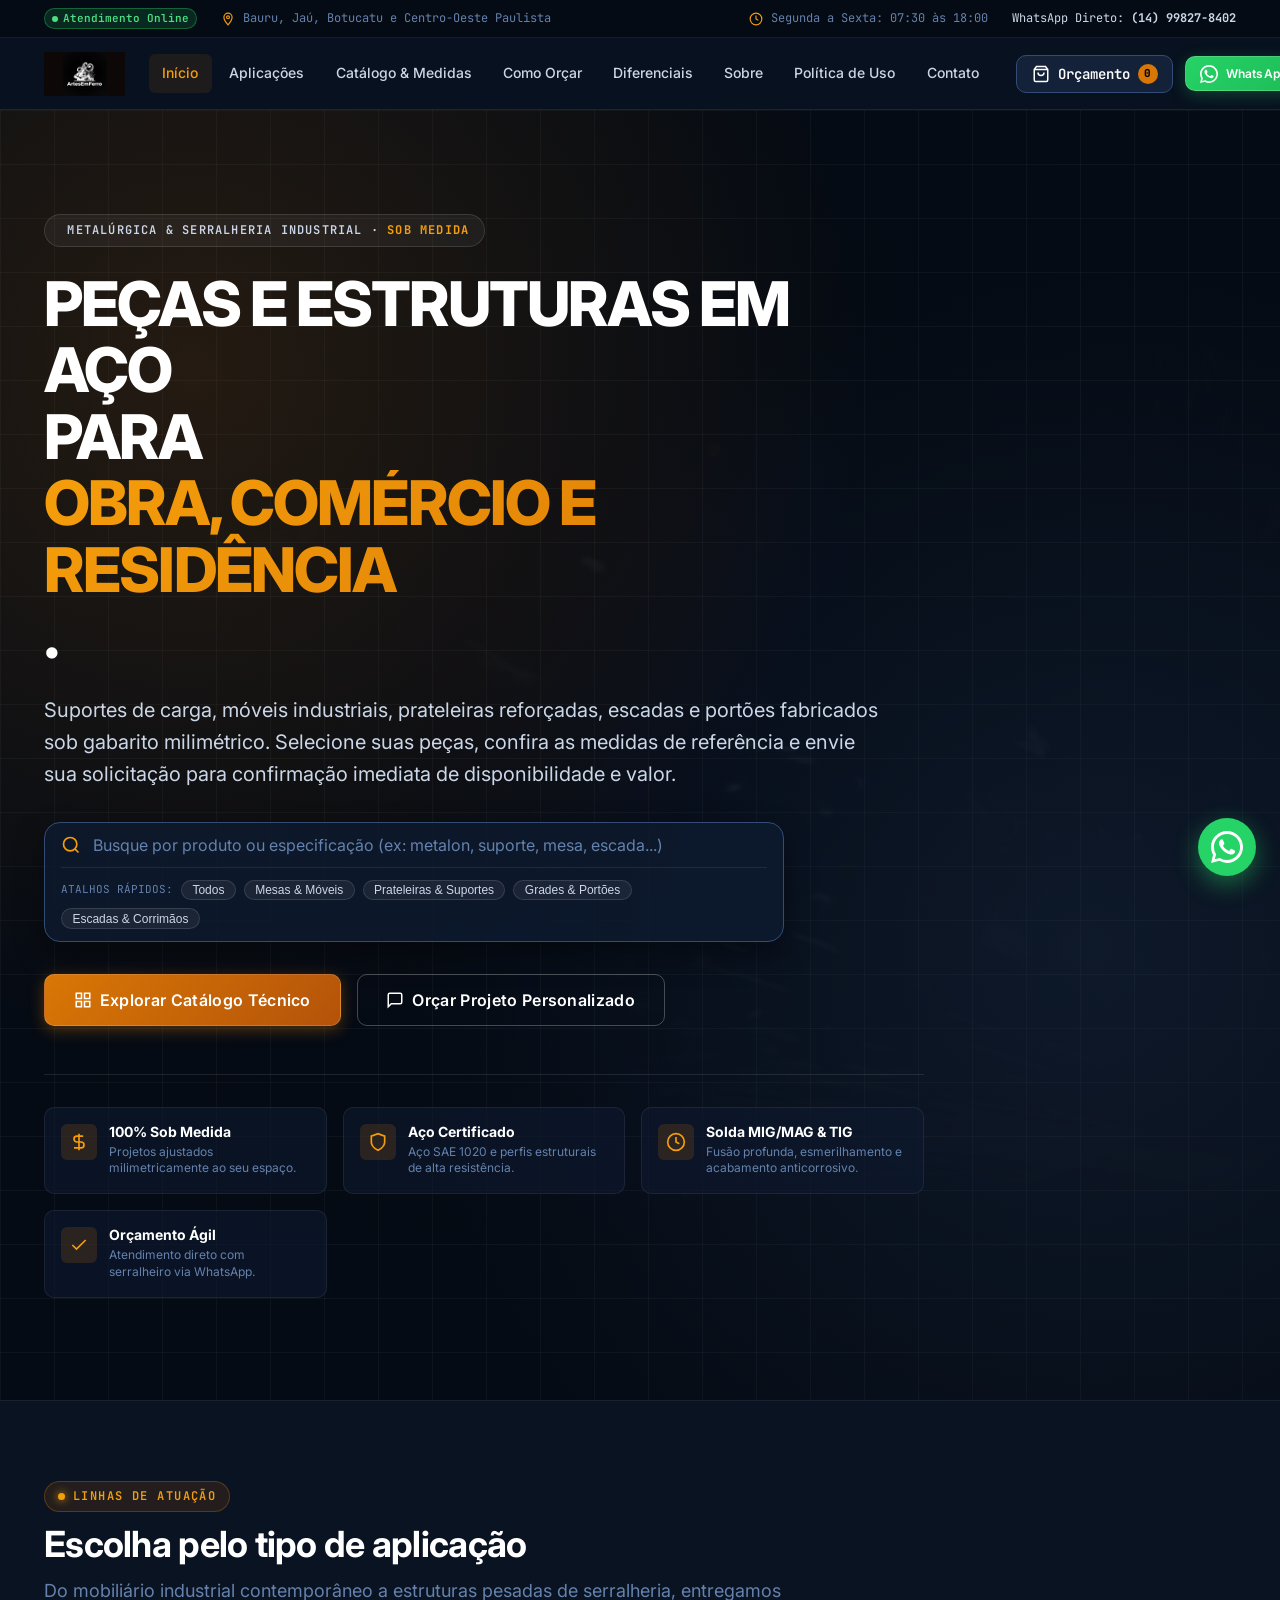
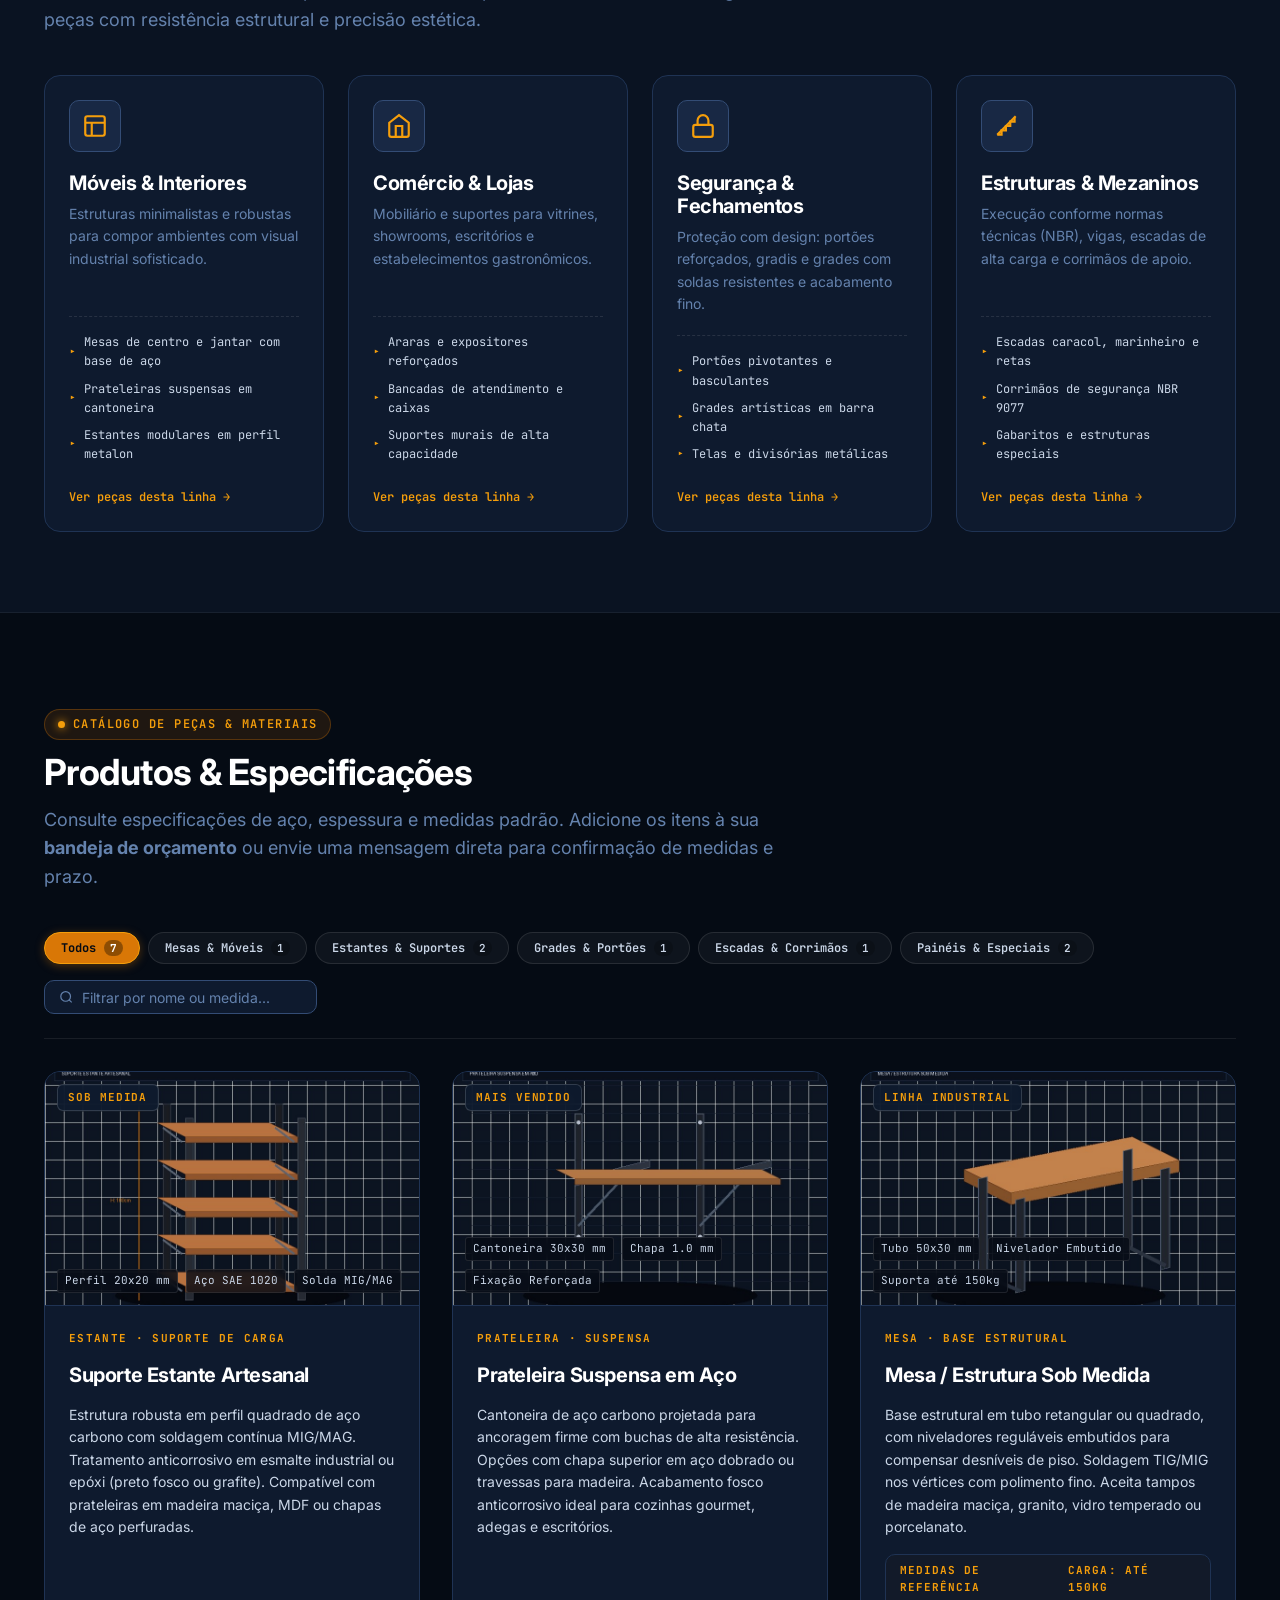
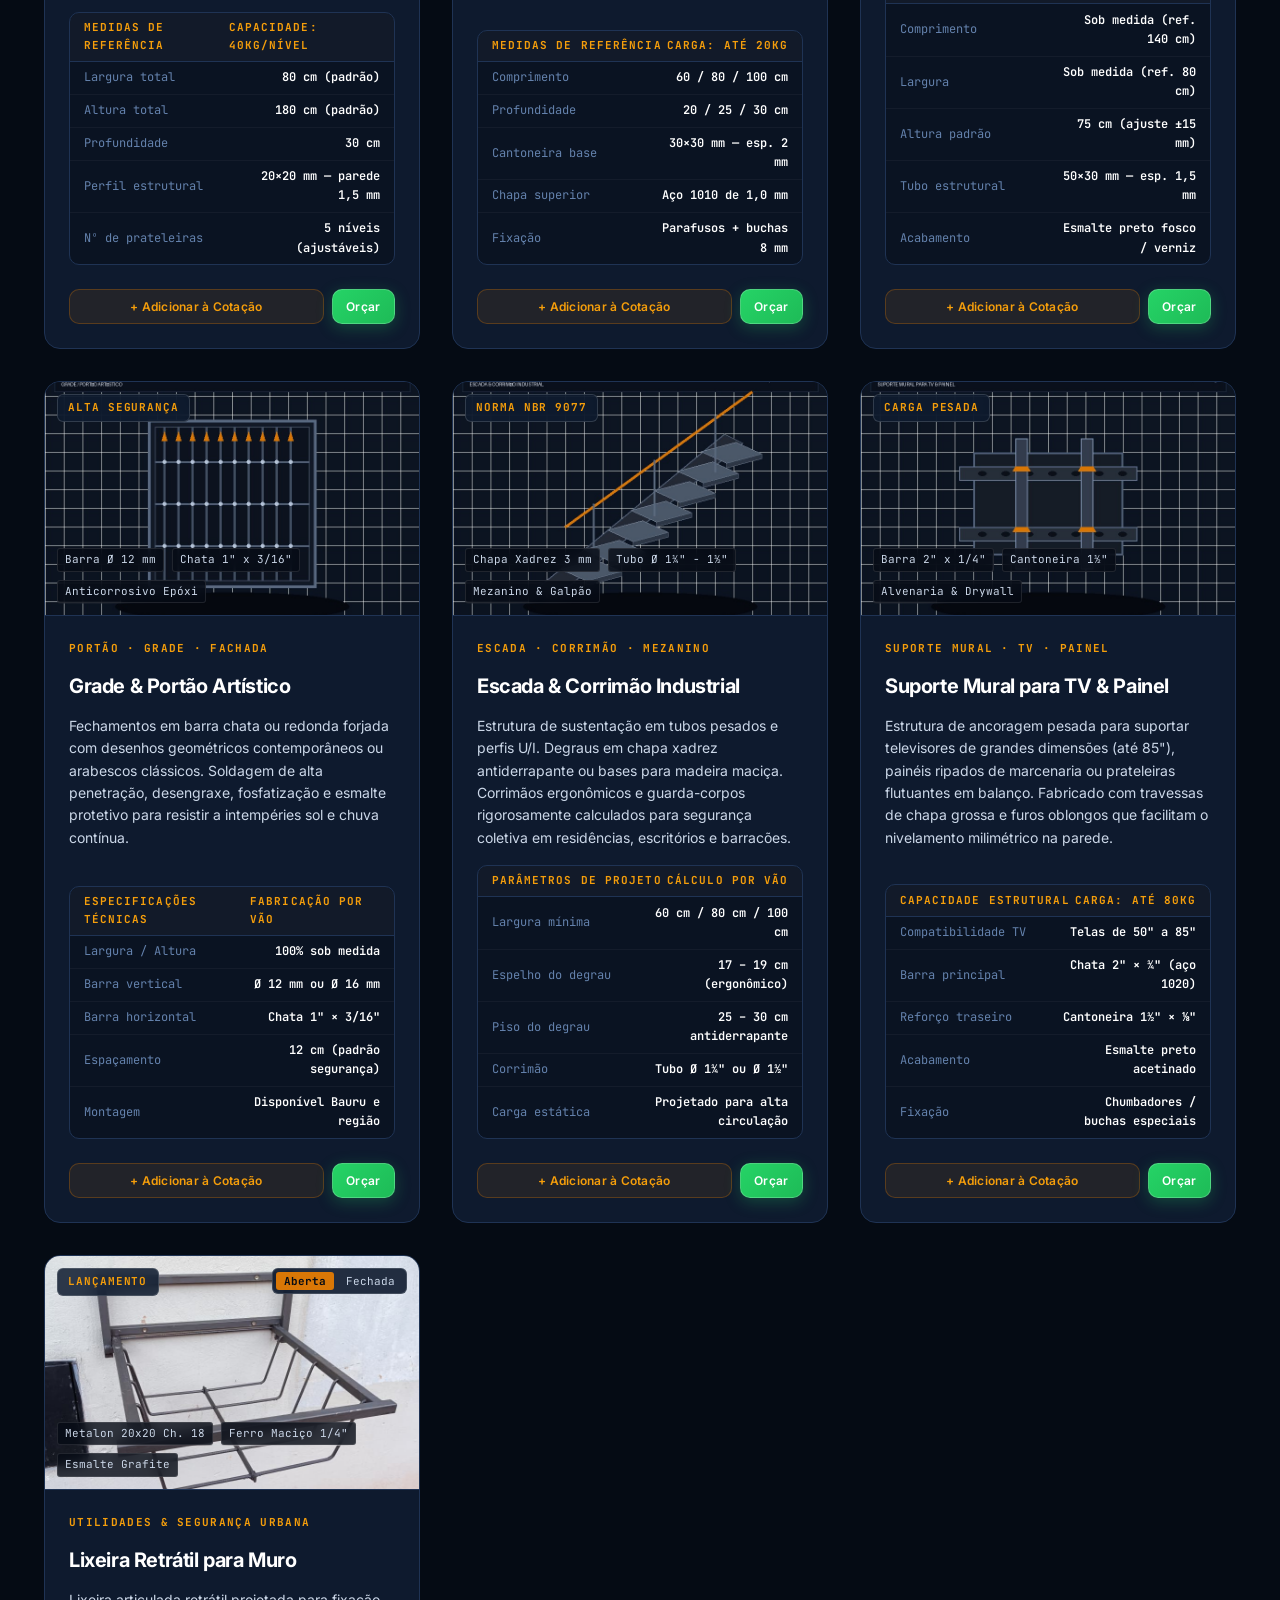
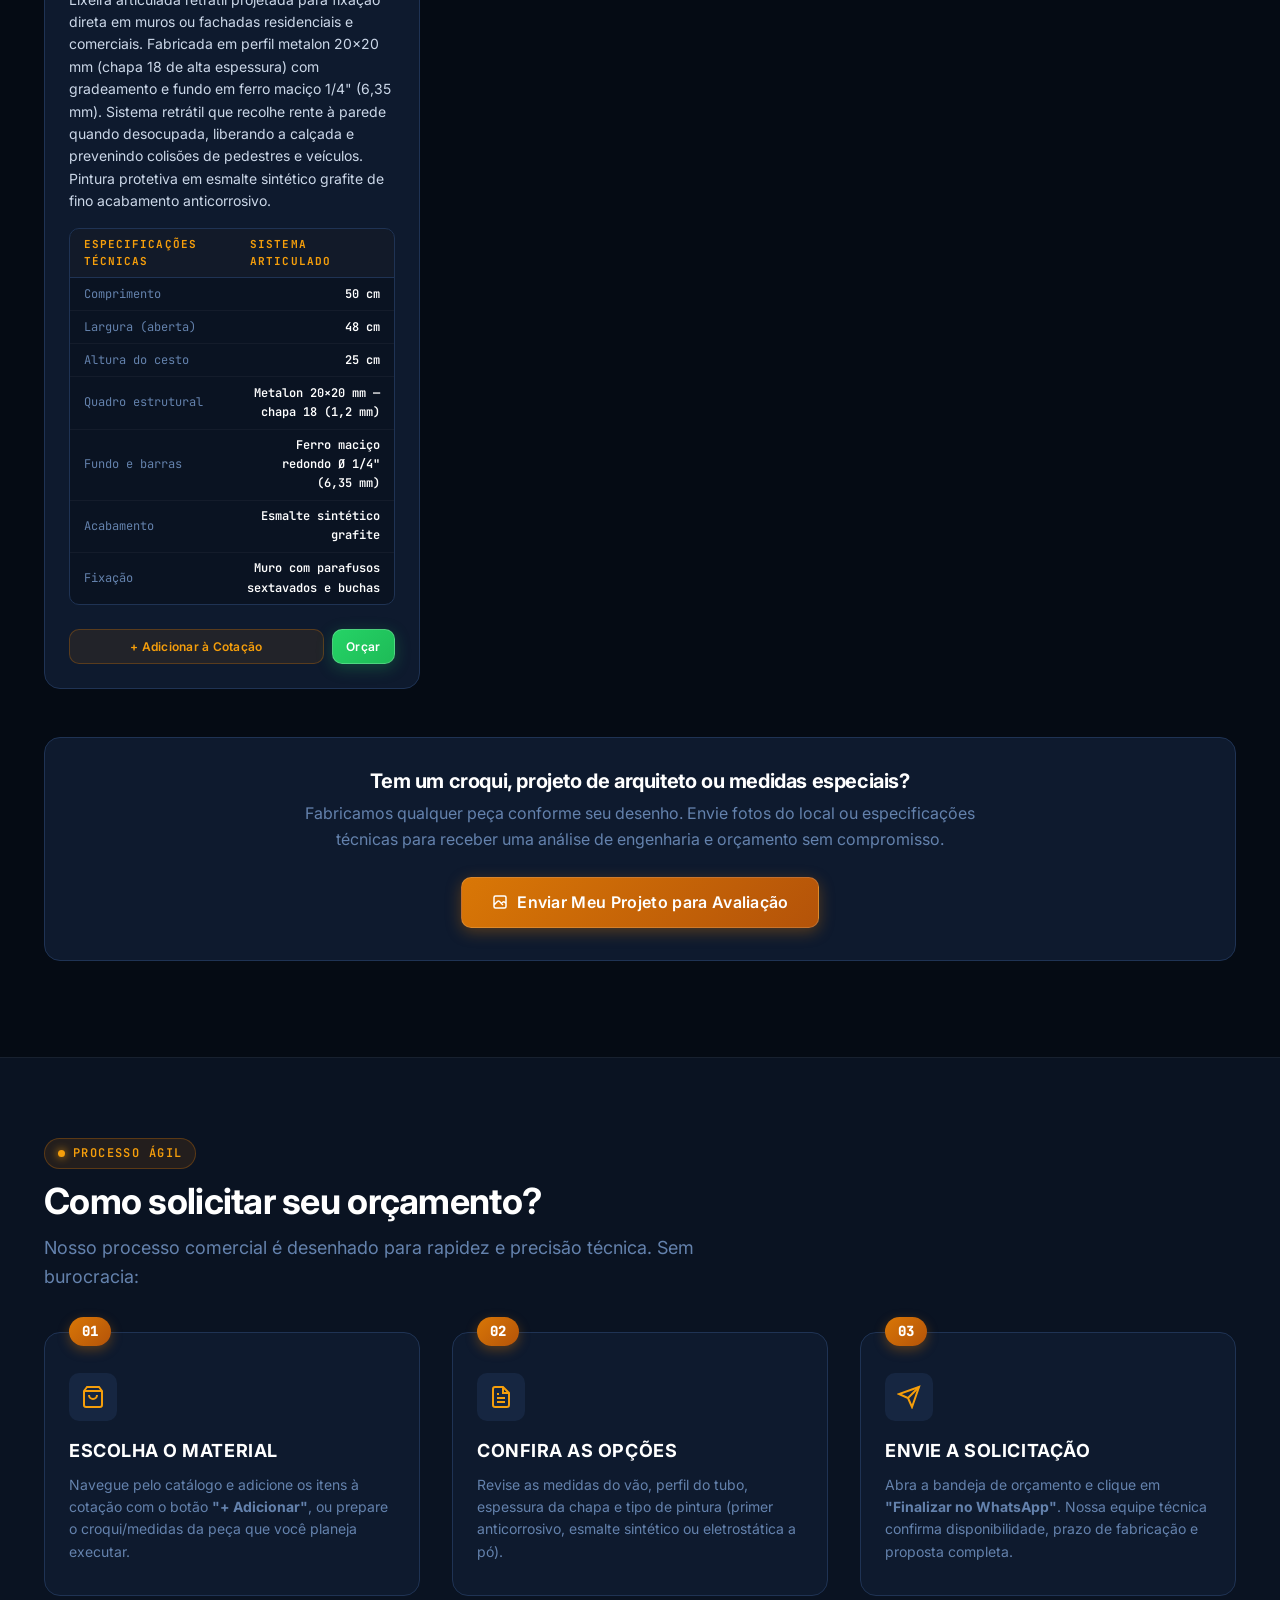
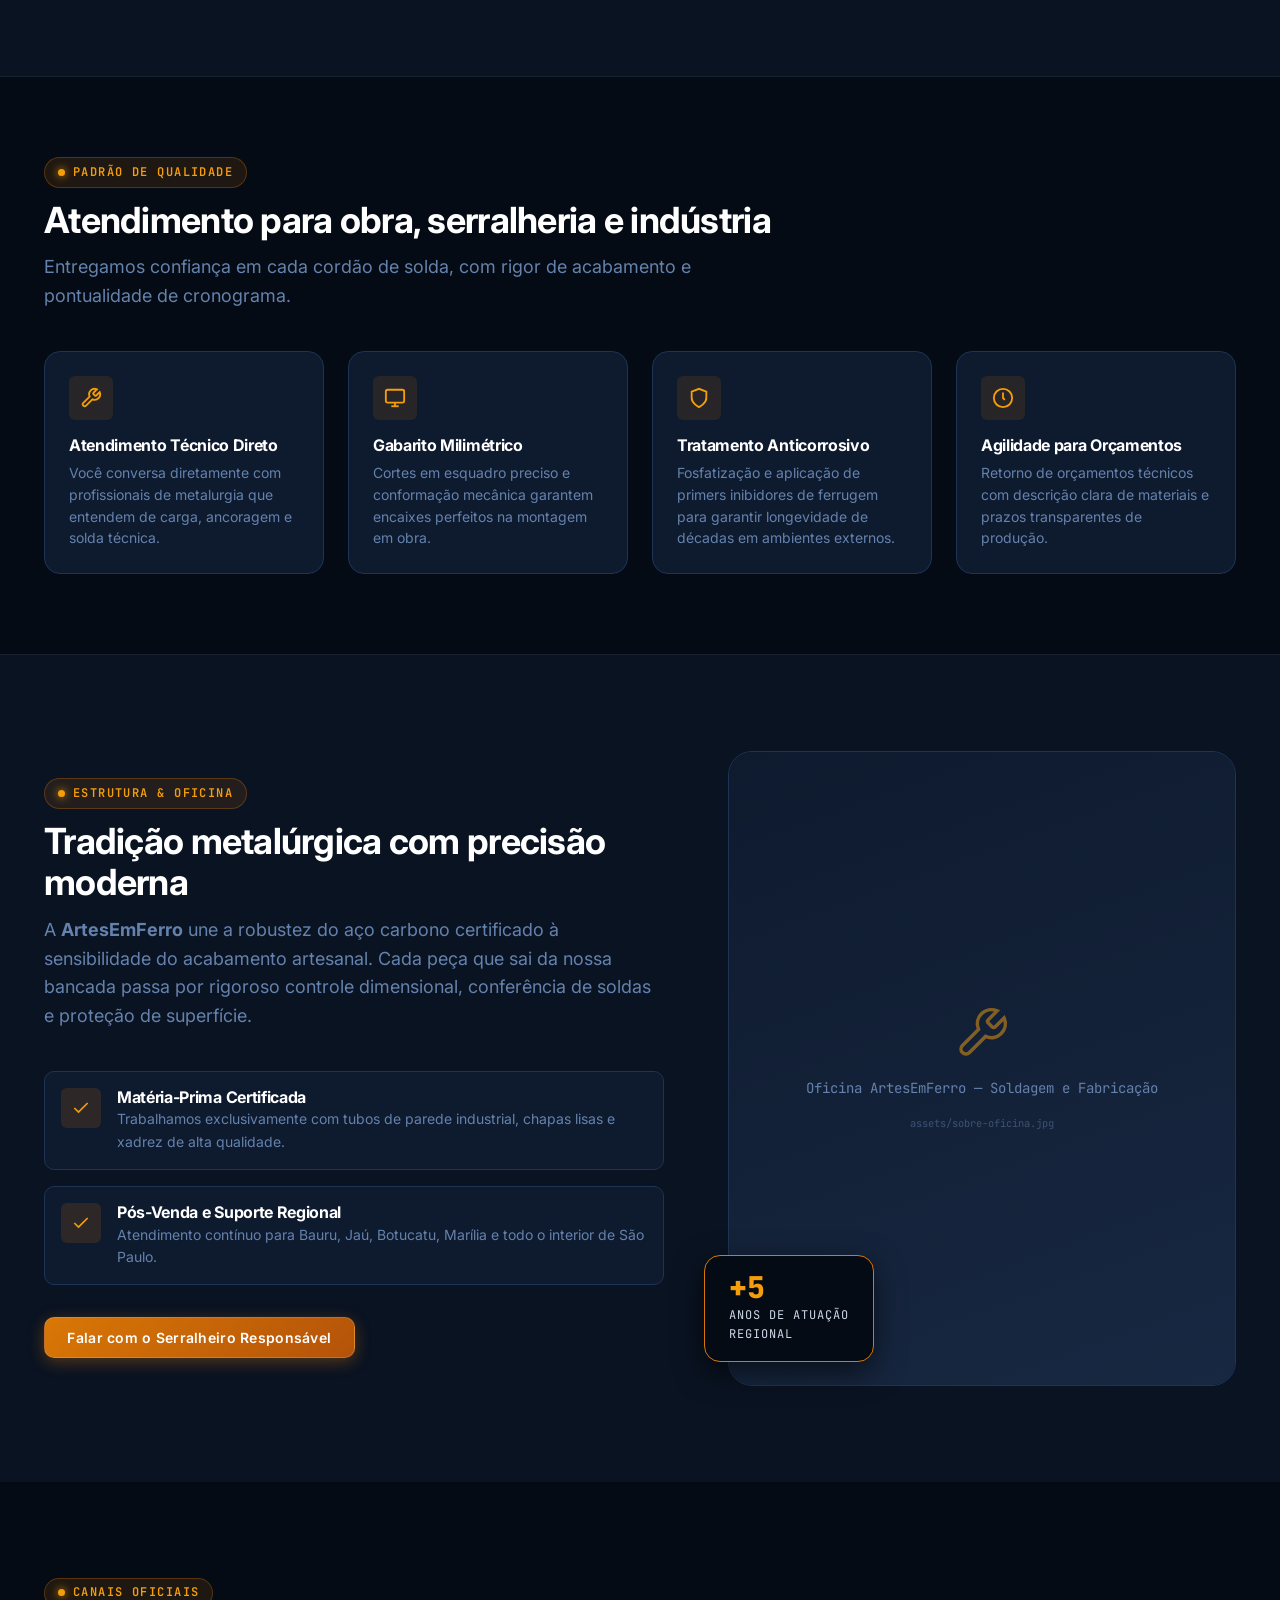
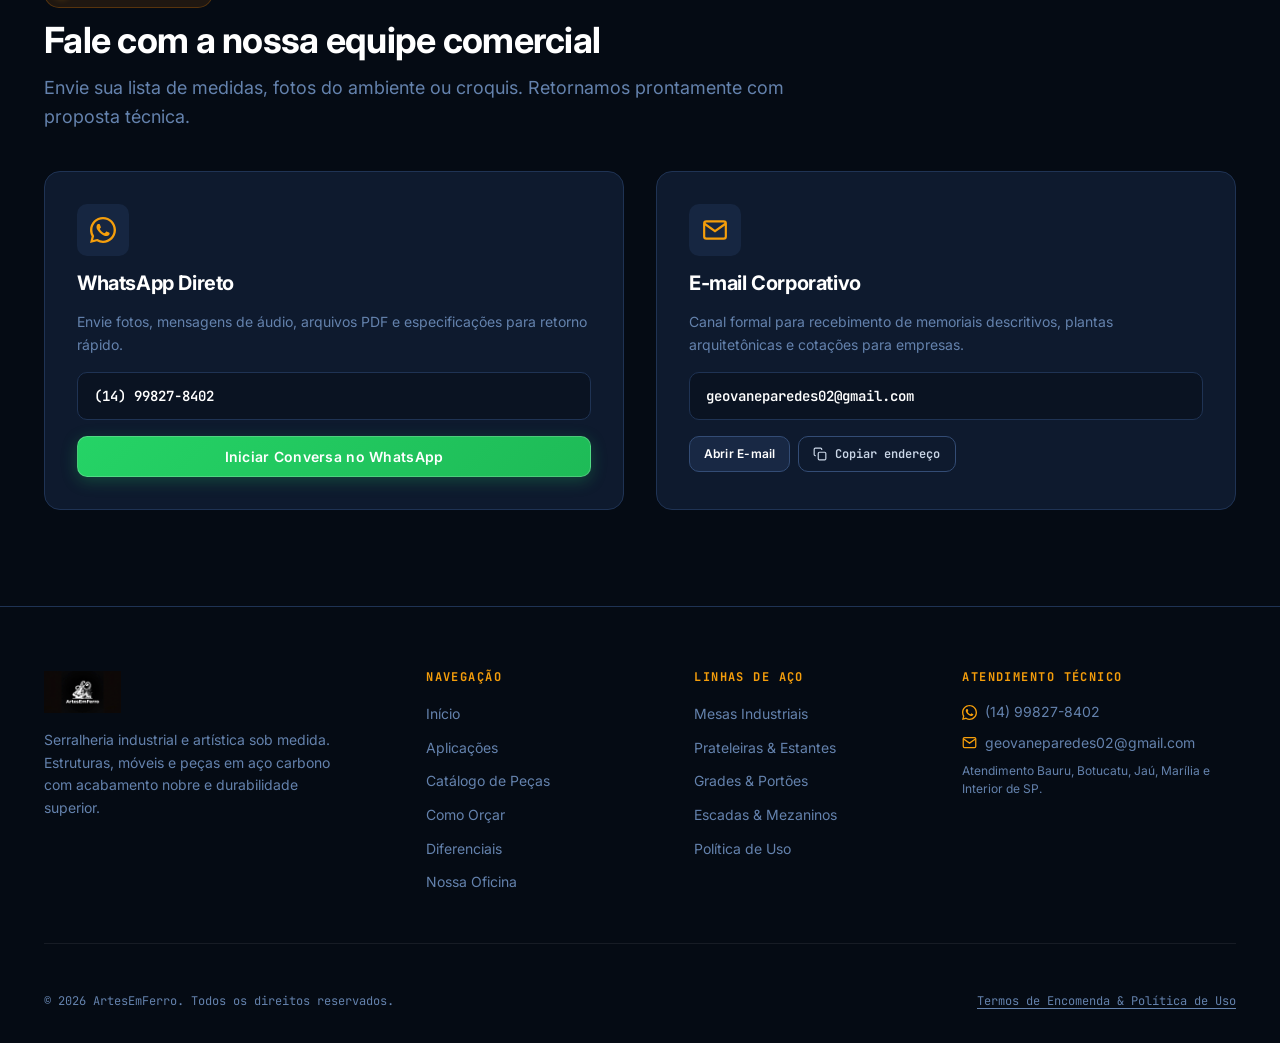
==== commit a3de5e9c: "feat: adiciona video hero sem marca dagua, fotos da lixeira retratil e ilustracoes do catalogo" ====
--- a/index.html
+++ b/index.html
@@ -130,6 +130,13 @@
          HERO SECTION (Estilo Imesul Metalúrgica)
     ═══════════════════════════════════════════ -->
     <section id="hero" aria-label="Apresentação — ArtesEmFerro">
+      <!-- Fundo em Vídeo Animado (Serralheiro com Esmerilhadeira e Faíscas) -->
+      <div class="hero-video-wrap" aria-hidden="true">
+        <video autoplay loop muted playsinline class="hero-video-bg">
+          <source src="./assets/fundo-animado-hero.webm" type="video/webm" />
+        </video>
+        <div class="hero-video-overlay"></div>
+      </div>
       <div class="industrial-grid-bg" aria-hidden="true"></div>
       <div class="industrial-radial-glow" aria-hidden="true"></div>
 
@@ -347,7 +354,7 @@
         <div class="catalog-filter-bar">
           <div class="category-tabs" role="tablist" aria-label="Filtro de categorias">
             <button class="category-tab active" data-filter="todos" onclick="filterCatalog('todos')" role="tab" aria-selected="true">
-              Todos <span class="tab-count" id="count-todos">6</span>
+              Todos <span class="tab-count" id="count-todos">7</span>
             </button>
             <button class="category-tab" data-filter="moveis" onclick="filterCatalog('moveis')" role="tab" aria-selected="false">
               Mesas &amp; Móveis <span class="tab-count" id="count-moveis">1</span>
@@ -362,7 +369,7 @@
               Escadas &amp; Corrimãos <span class="tab-count" id="count-estruturas">1</span>
             </button>
             <button class="category-tab" data-filter="especiais" onclick="filterCatalog('especiais')" role="tab" aria-selected="false">
-              Painéis &amp; Especiais <span class="tab-count" id="count-especiais">1</span>
+              Painéis &amp; Especiais <span class="tab-count" id="count-especiais">2</span>
             </button>
           </div>
 
@@ -392,11 +399,13 @@
             aria-label="Suporte Estante Artesanal"
           >
             <div class="card-image-wrap">
-              <div class="card-image-placeholder" aria-label="Aguardando foto: Suporte Estante Artesanal">
-                <svg viewBox="0 0 24 24" fill="none" stroke="currentColor" stroke-width="1.5"><rect x="3" y="3" width="18" height="18" rx="2"/><path d="M3 9h18M3 15h18M9 9v6"/></svg>
-                <span>Suporte Estante Artesanal</span>
-                <span style="font-size:0.65rem;opacity:.6">assets/catalog/suporte-estante.jpg</span>
-              </div>
+              <img
+                src="./assets/catalog/suporte-estante.jpg"
+                alt="Suporte Estante Artesanal em Metalon e Madeira"
+                loading="lazy"
+                width="800"
+                height="600"
+              />
               <span class="card-badge">Sob Medida</span>
               <div class="card-spec-tags">
                 <span class="spec-tag">Perfil 20x20 mm</span>
@@ -479,11 +488,13 @@
             aria-label="Prateleira Suspensa em Aço"
           >
             <div class="card-image-wrap">
-              <div class="card-image-placeholder" aria-label="Aguardando foto: Prateleira Suspensa em Aço">
-                <svg viewBox="0 0 24 24" fill="none" stroke="currentColor" stroke-width="1.5"><path d="M5 12H2l5-9 5 9H8M5 12v6a1 1 0 001 1h2a1 1 0 001-1v-6"/><path d="M14 12h8M14 8h8M14 16h8"/></svg>
-                <span>Prateleira Suspensa em Aço</span>
-                <span style="font-size:0.65rem;opacity:.6">assets/catalog/prateleira-suspensa.jpg</span>
-              </div>
+              <img
+                src="./assets/catalog/prateleira-suspensa.jpg"
+                alt="Prateleira Suspensa em Aço e Cantoneira 30x30"
+                loading="lazy"
+                width="800"
+                height="600"
+              />
               <span class="card-badge">Mais Vendido</span>
               <div class="card-spec-tags">
                 <span class="spec-tag">Cantoneira 30x30 mm</span>
@@ -566,11 +577,13 @@
             aria-label="Mesa Estrutura Sob Medida"
           >
             <div class="card-image-wrap">
-              <div class="card-image-placeholder" aria-label="Aguardando foto: Mesa / Estrutura Sob Medida">
-                <svg viewBox="0 0 24 24" fill="none" stroke="currentColor" stroke-width="1.5"><rect x="2" y="7" width="20" height="3" rx="1"/><path d="M5 10v7M19 10v7M7 17h10"/></svg>
-                <span>Mesa / Estrutura Sob Medida</span>
-                <span style="font-size:0.65rem;opacity:.6">assets/catalog/mesa-estrutura.jpg</span>
-              </div>
+              <img
+                src="./assets/catalog/mesa-estrutura.jpg"
+                alt="Mesa Estrutura Sob Medida em Tubo de Aço 50x30"
+                loading="lazy"
+                width="800"
+                height="600"
+              />
               <span class="card-badge">Linha Industrial</span>
               <div class="card-spec-tags">
                 <span class="spec-tag">Tubo 50x30 mm</span>
@@ -653,11 +666,13 @@
             aria-label="Grade e Portão Artístico em Ferro"
           >
             <div class="card-image-wrap">
-              <div class="card-image-placeholder" aria-label="Aguardando foto: Grade e Portão Artístico em Ferro">
-                <svg viewBox="0 0 24 24" fill="none" stroke="currentColor" stroke-width="1.5"><path d="M18 3v18M6 3v18M3 12h18M3 7h18M3 17h18"/></svg>
-                <span>Grade / Portão Artístico</span>
-                <span style="font-size:0.65rem;opacity:.6">assets/catalog/grade-portao.jpg</span>
-              </div>
+              <img
+                src="./assets/catalog/grade-portao.jpg"
+                alt="Grade e Portão Artístico em Barra Chata e Redonda"
+                loading="lazy"
+                width="800"
+                height="600"
+              />
               <span class="card-badge">Alta Segurança</span>
               <div class="card-spec-tags">
                 <span class="spec-tag">Barra Ø 12 mm</span>
@@ -740,11 +755,13 @@
             aria-label="Escada e Corrimão Industrial"
           >
             <div class="card-image-wrap">
-              <div class="card-image-placeholder" aria-label="Aguardando foto: Escada e Corrimão Industrial">
-                <svg viewBox="0 0 24 24" fill="none" stroke="currentColor" stroke-width="1.5"><path d="M3 20h4v-4h4v-4h4v-4h4V4"/><path d="M3 20L20 3"/></svg>
-                <span>Escada / Corrimão Industrial</span>
-                <span style="font-size:0.65rem;opacity:.6">assets/catalog/escada-corrimao.jpg</span>
-              </div>
+              <img
+                src="./assets/catalog/escada-corrimao.jpg"
+                alt="Escada e Corrimão Industrial com Chapa Xadrez"
+                loading="lazy"
+                width="800"
+                height="600"
+              />
               <span class="card-badge">Norma NBR 9077</span>
               <div class="card-spec-tags">
                 <span class="spec-tag">Chapa Xadrez 3 mm</span>
@@ -827,11 +844,13 @@
             aria-label="Suporte Mural para TV e Painel"
           >
             <div class="card-image-wrap">
-              <div class="card-image-placeholder" aria-label="Aguardando foto: Suporte Mural para TV e Painel">
-                <svg viewBox="0 0 24 24" fill="none" stroke="currentColor" stroke-width="1.5"><rect x="2" y="3" width="20" height="14" rx="2"/><path d="M8 21h8M12 17v4"/></svg>
-                <span>Suporte Mural para TV / Painel</span>
-                <span style="font-size:0.65rem;opacity:.6">assets/catalog/suporte-tv-painel.jpg</span>
-              </div>
+              <img
+                src="./assets/catalog/suporte-tv-painel.jpg"
+                alt="Suporte Mural Reforçado para TV e Painel"
+                loading="lazy"
+                width="800"
+                height="600"
+              />
               <span class="card-badge">Carga Pesada</span>
               <div class="card-spec-tags">
                 <span class="spec-tag">Barra 2" x 1/4"</span>
@@ -896,6 +915,109 @@
                   rel="noopener noreferrer"
                   class="btn btn-whatsapp btn-sm"
                   aria-label="Orçar Suporte de TV via WhatsApp"
+                >
+                  Orçar
+                </a>
+              </div>
+            </div>
+          </article>
+
+          <!-- ─── CARD 7: Lixeira Retrátil para Fixação em Muro (Produto Real) ─── -->
+          <article
+            class="product-card"
+            data-category="especiais"
+            data-id="lixeira-retratil"
+            data-title="Lixeira Retrátil para Fixação em Muro"
+            data-measure="50 comp x 48 larg x 25 alt cm"
+            role="listitem"
+            aria-label="Lixeira Retrátil para Fixação em Muro"
+          >
+            <div class="card-image-wrap">
+              <img
+                src="./assets/catalog/lixeira-retratil.jpg"
+                alt="Lixeira Retrátil para Muro em Metalon 20x20 e Ferro 1/4"
+                id="img-lixeira"
+                loading="lazy"
+                width="800"
+                height="600"
+              />
+              <span class="card-badge">Lançamento</span>
+              <div class="card-thumb-switch" role="group" aria-label="Alternar foto aberta ou fechada">
+                <button type="button" class="thumb-btn active" onclick="switchLixeiraImg('./assets/catalog/lixeira-retratil.jpg', this)">Aberta</button>
+                <button type="button" class="thumb-btn" onclick="switchLixeiraImg('./assets/catalog/lixeira-retratil-fechada.jpg', this)">Fechada</button>
+              </div>
+              <div class="card-spec-tags">
+                <span class="spec-tag">Metalon 20x20 Ch. 18</span>
+                <span class="spec-tag">Ferro Maciço 1/4"</span>
+                <span class="spec-tag">Esmalte Grafite</span>
+              </div>
+            </div>
+
+            <div class="card-body">
+              <div class="card-header-meta">
+                <span class="card-category">Utilidades &amp; Segurança Urbana</span>
+              </div>
+              <h3 class="card-title">Lixeira Retrátil para Muro</h3>
+
+              <p class="card-desc">
+                Lixeira articulada retrátil projetada para fixação direta em muros ou fachadas residenciais e comerciais.
+                Fabricada em perfil metalon 20×20 mm (chapa 18 de alta espessura) com gradeamento e fundo em ferro maciço 1/4" (6,35 mm).
+                Sistema retrátil que recolhe rente à parede quando desocupada, liberando a calçada e prevenindo colisões de pedestres e veículos.
+                Pintura protetiva em esmalte sintético grafite de fino acabamento anticorrosivo.
+              </p>
+
+              <div class="measures-block">
+                <div class="measures-title">
+                  <span>Especificações Técnicas</span>
+                  <span>Sistema Articulado</span>
+                </div>
+                <table class="measures-table">
+                  <tbody>
+                    <tr>
+                      <td>Comprimento</td>
+                      <td>50 cm</td>
+                    </tr>
+                    <tr>
+                      <td>Largura (aberta)</td>
+                      <td>48 cm</td>
+                    </tr>
+                    <tr>
+                      <td>Altura do cesto</td>
+                      <td>25 cm</td>
+                    </tr>
+                    <tr>
+                      <td>Quadro estrutural</td>
+                      <td>Metalon 20×20 mm — chapa 18 (1,2 mm)</td>
+                    </tr>
+                    <tr>
+                      <td>Fundo e barras</td>
+                      <td>Ferro maciço redondo Ø 1/4" (6,35 mm)</td>
+                    </tr>
+                    <tr>
+                      <td>Acabamento</td>
+                      <td>Esmalte sintético grafite</td>
+                    </tr>
+                    <tr>
+                      <td>Fixação</td>
+                      <td>Muro com parafusos sextavados e buchas</td>
+                    </tr>
+                  </tbody>
+                </table>
+              </div>
+
+              <div class="card-actions-row">
+                <button
+                  class="btn btn-add-quote"
+                  onclick="toggleQuoteItem('lixeira-retratil', 'Lixeira Retrátil para Muro', '50x48x25 cm - Metalon 20x20 Ch. 18', this)"
+                >
+                  + Adicionar à Cotação
+                </button>
+                <a
+                  href="https://wa.me/5514998278402?text=Olá!%20Tenho%20interesse%20na%20Lixeira%20Retrátil%20para%20Muro%20(50x48x25cm%20em%20metalon%2020x20%20chapa%2018%20e%20ferro%201%2F4%20grafite).%20Poderia%20me%20passar%20um%20orçamento%3F"
+                  target="_blank"
+                  rel="noopener noreferrer"
+                  class="btn btn-whatsapp btn-sm"
+                  aria-label="Orçar Lixeira Retrátil via WhatsApp"
                 >
                   Orçar
                 </a>
@@ -1543,6 +1665,17 @@
 
     sections.forEach(s => navObserver.observe(s));
 
+    // ── Alternador de imagem da lixeira retrátil (aberta / fechada) ──
+    function switchLixeiraImg(src, btn) {
+      const img = document.getElementById('img-lixeira');
+      if (img) img.src = src;
+      const parent = btn.parentElement;
+      if (parent) {
+        parent.querySelectorAll('.thumb-btn').forEach(b => b.classList.remove('active'));
+      }
+      btn.classList.add('active');
+    }
+
     // Inicializa interface da cotação
     updateQuoteUI();
   </script>
--- a/css/styles.css
+++ b/css/styles.css
@@ -540,7 +540,7 @@
   font-size: var(--text-base);
 }
 
-/* ——— 7. HERO SECTION (Estilo Imesul) ——— */
+/* ——— 7. HERO SECTION (Estilo Imesul com Fundo em Vídeo) ——— */
 #hero {
   position: relative;
   min-height: 88vh;
@@ -549,6 +549,32 @@
   background-color: var(--color-steel-950);
   overflow: hidden;
   padding-block: clamp(4rem, 8vw, 7rem);
+}
+
+.hero-video-wrap {
+  position: absolute;
+  inset: 0;
+  overflow: hidden;
+  z-index: 0;
+  pointer-events: none;
+}
+.hero-video-bg {
+  width: 100%;
+  height: 100%;
+  object-fit: cover;
+  object-position: center;
+  opacity: 0.45;
+  transform: scale(1.06);
+  transform-origin: top left;
+  filter: brightness(0.92) contrast(1.15);
+}
+.hero-video-overlay {
+  position: absolute;
+  inset: 0;
+  background:
+    linear-gradient(to top, var(--color-steel-950) 8%, rgba(5, 11, 20, 0.75) 50%, rgba(5, 11, 20, 0.88) 100%),
+    linear-gradient(to right, rgba(5, 11, 20, 0.96) 0%, rgba(5, 11, 20, 0.45) 50%, rgba(5, 11, 20, 0.92) 100%);
+  z-index: 1;
 }
 
 .hero-content {
@@ -1011,6 +1037,41 @@
   text-transform: uppercase;
   padding: 0.25rem 0.65rem;
   border-radius: var(--radius-sm);
+  z-index: 4;
+}
+
+.card-thumb-switch {
+  position: absolute;
+  top: var(--space-3);
+  right: var(--space-3);
+  display: flex;
+  gap: 4px;
+  background: rgba(14, 26, 46, 0.9);
+  backdrop-filter: blur(8px);
+  padding: 3px;
+  border-radius: var(--radius-sm);
+  border: 1px solid rgba(255, 255, 255, 0.15);
+  z-index: 5;
+}
+.thumb-btn {
+  background: transparent;
+  border: none;
+  color: var(--color-steel-200);
+  font-family: var(--font-mono);
+  font-size: var(--text-2xs);
+  padding: 2px 8px;
+  border-radius: var(--radius-xs);
+  cursor: pointer;
+  transition: all var(--transition-fast);
+}
+.thumb-btn:hover {
+  color: var(--color-steel-white);
+  background: rgba(255, 255, 255, 0.1);
+}
+.thumb-btn.active {
+  background: var(--color-amber-500);
+  color: var(--color-steel-950);
+  font-weight: 700;
 }
 
 .card-spec-tags {
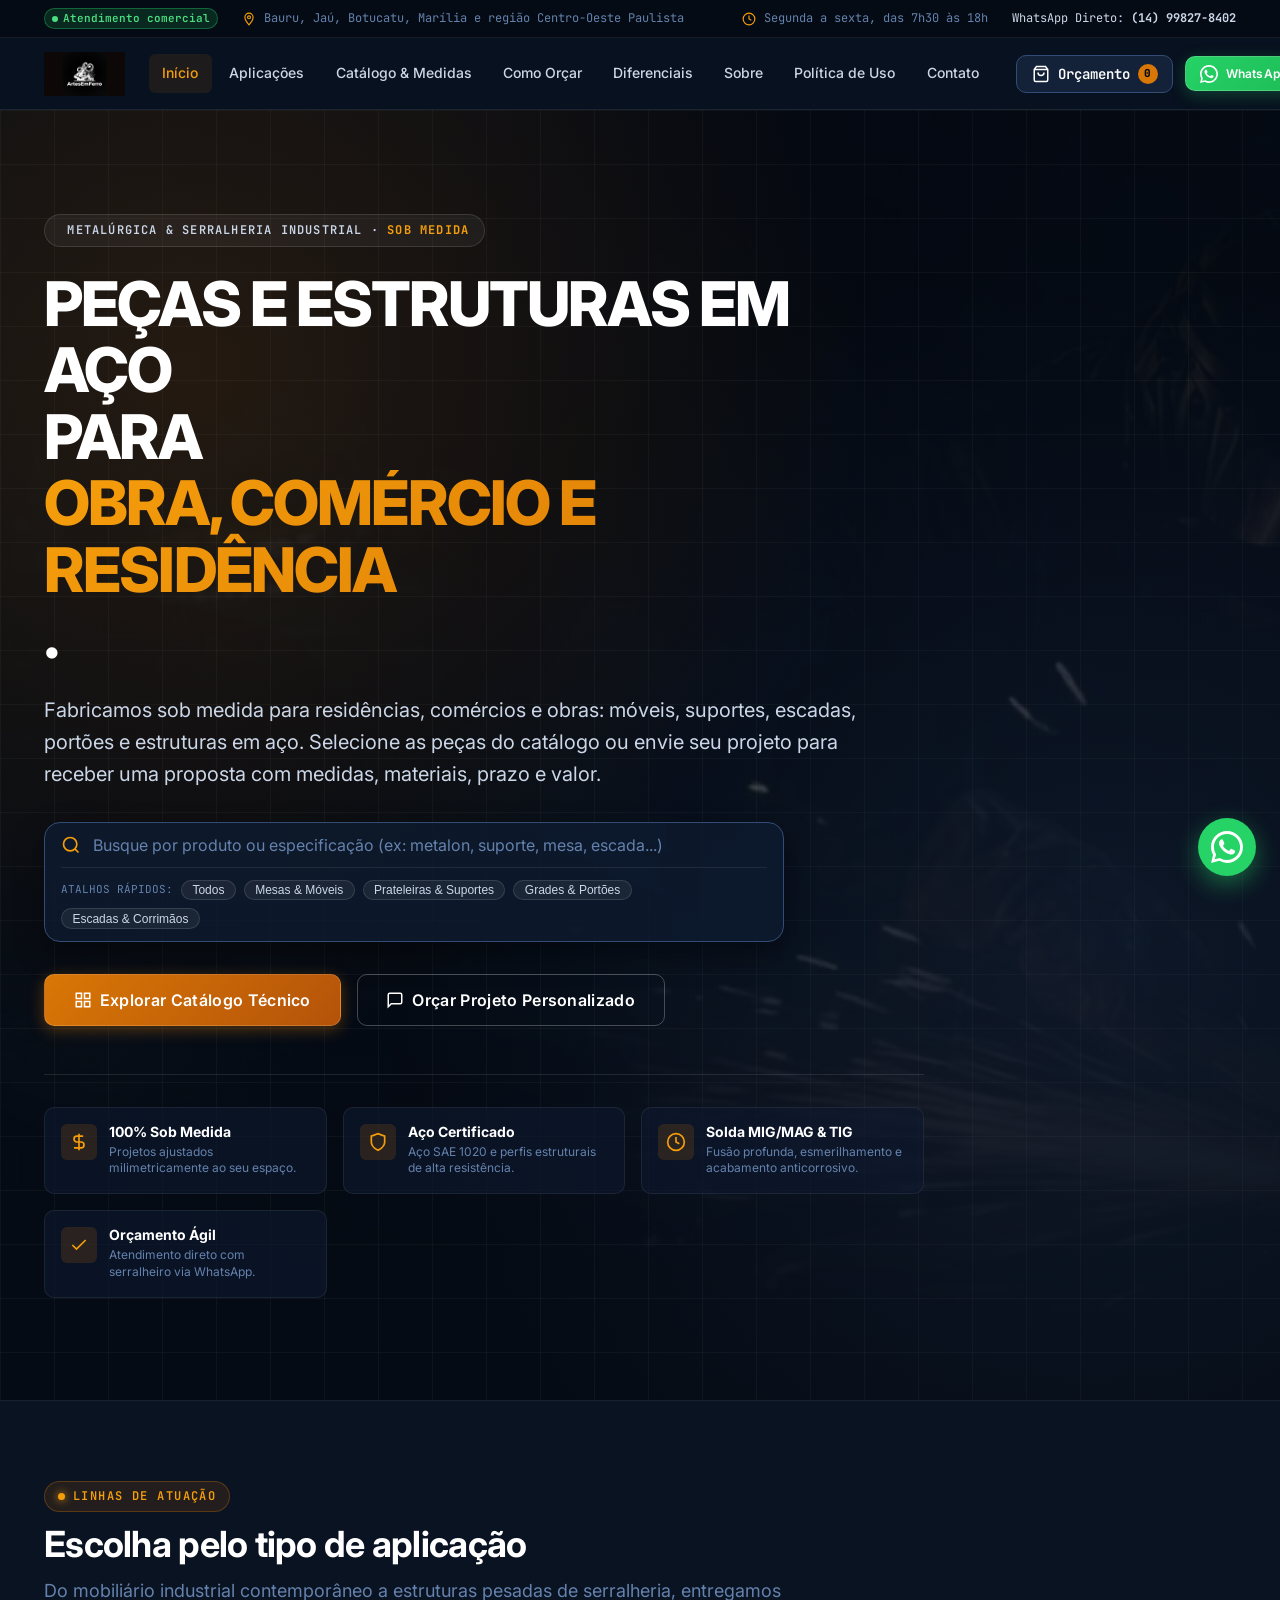
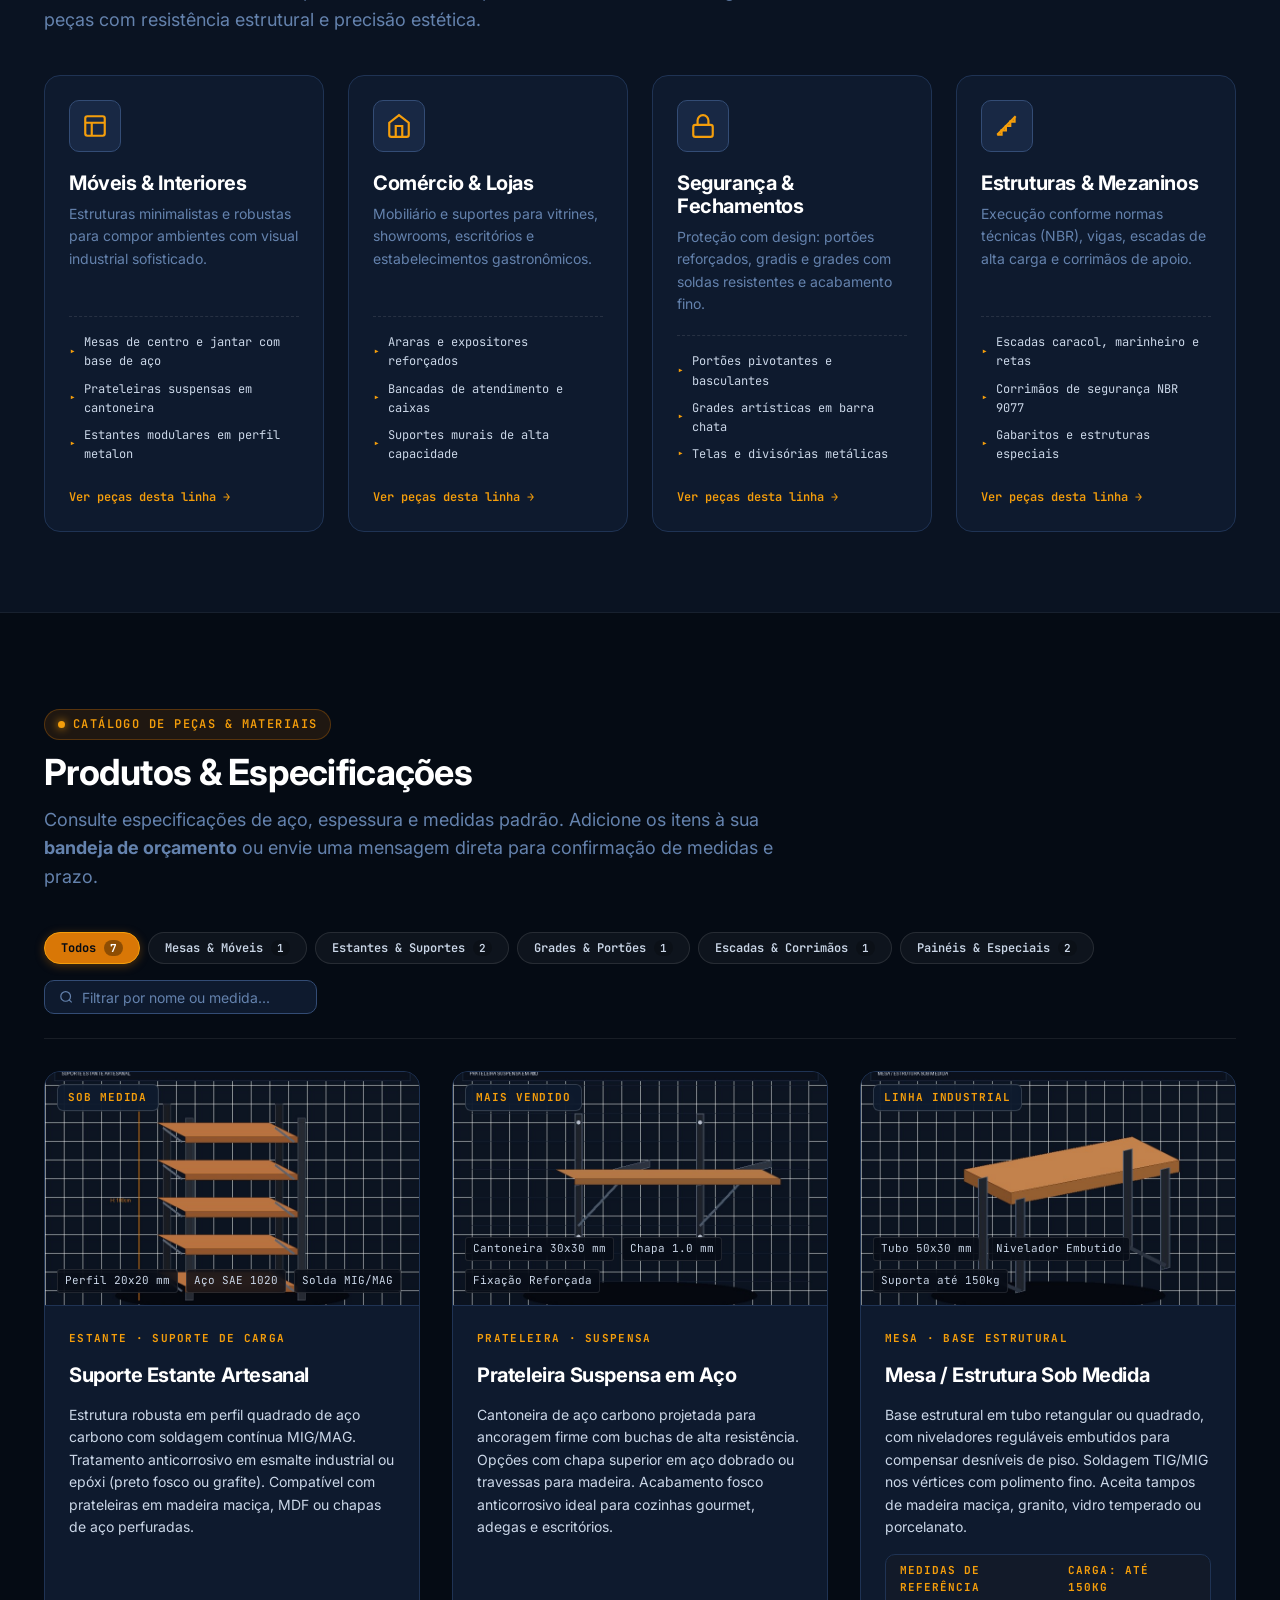
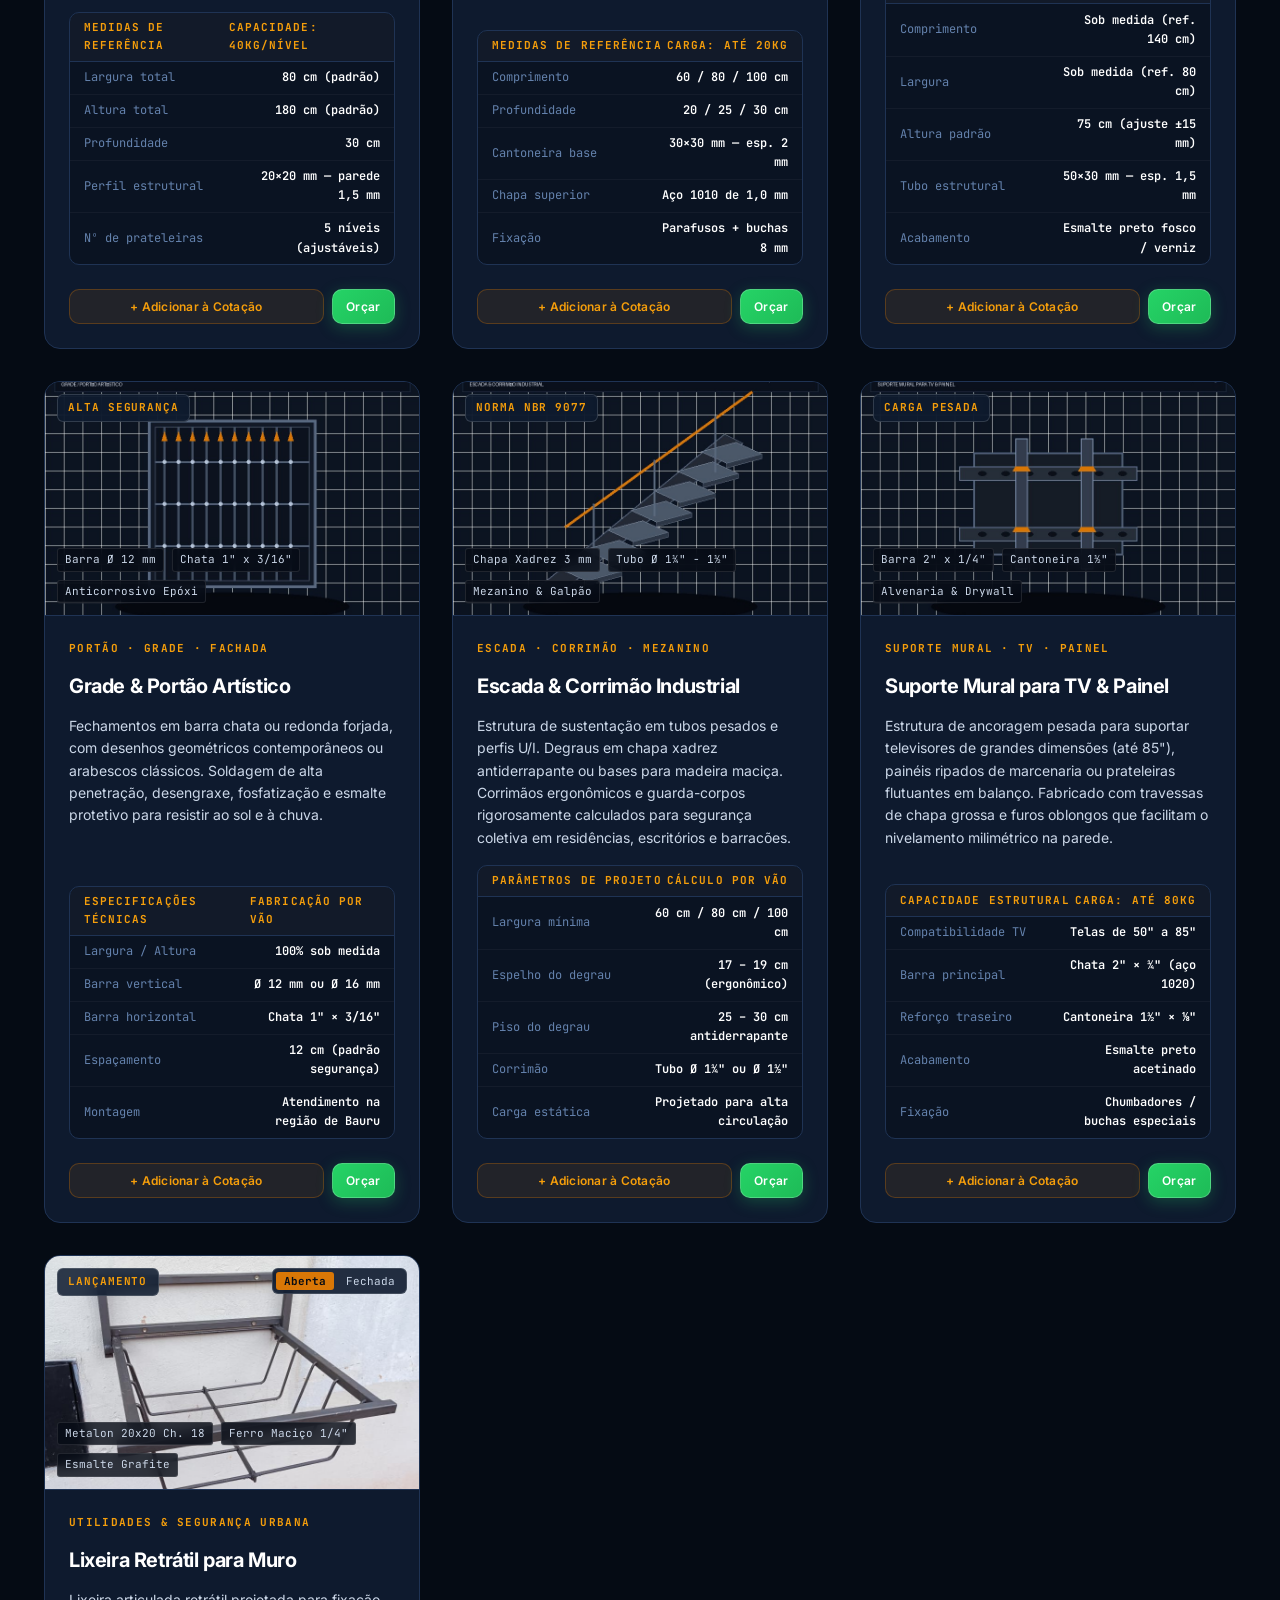
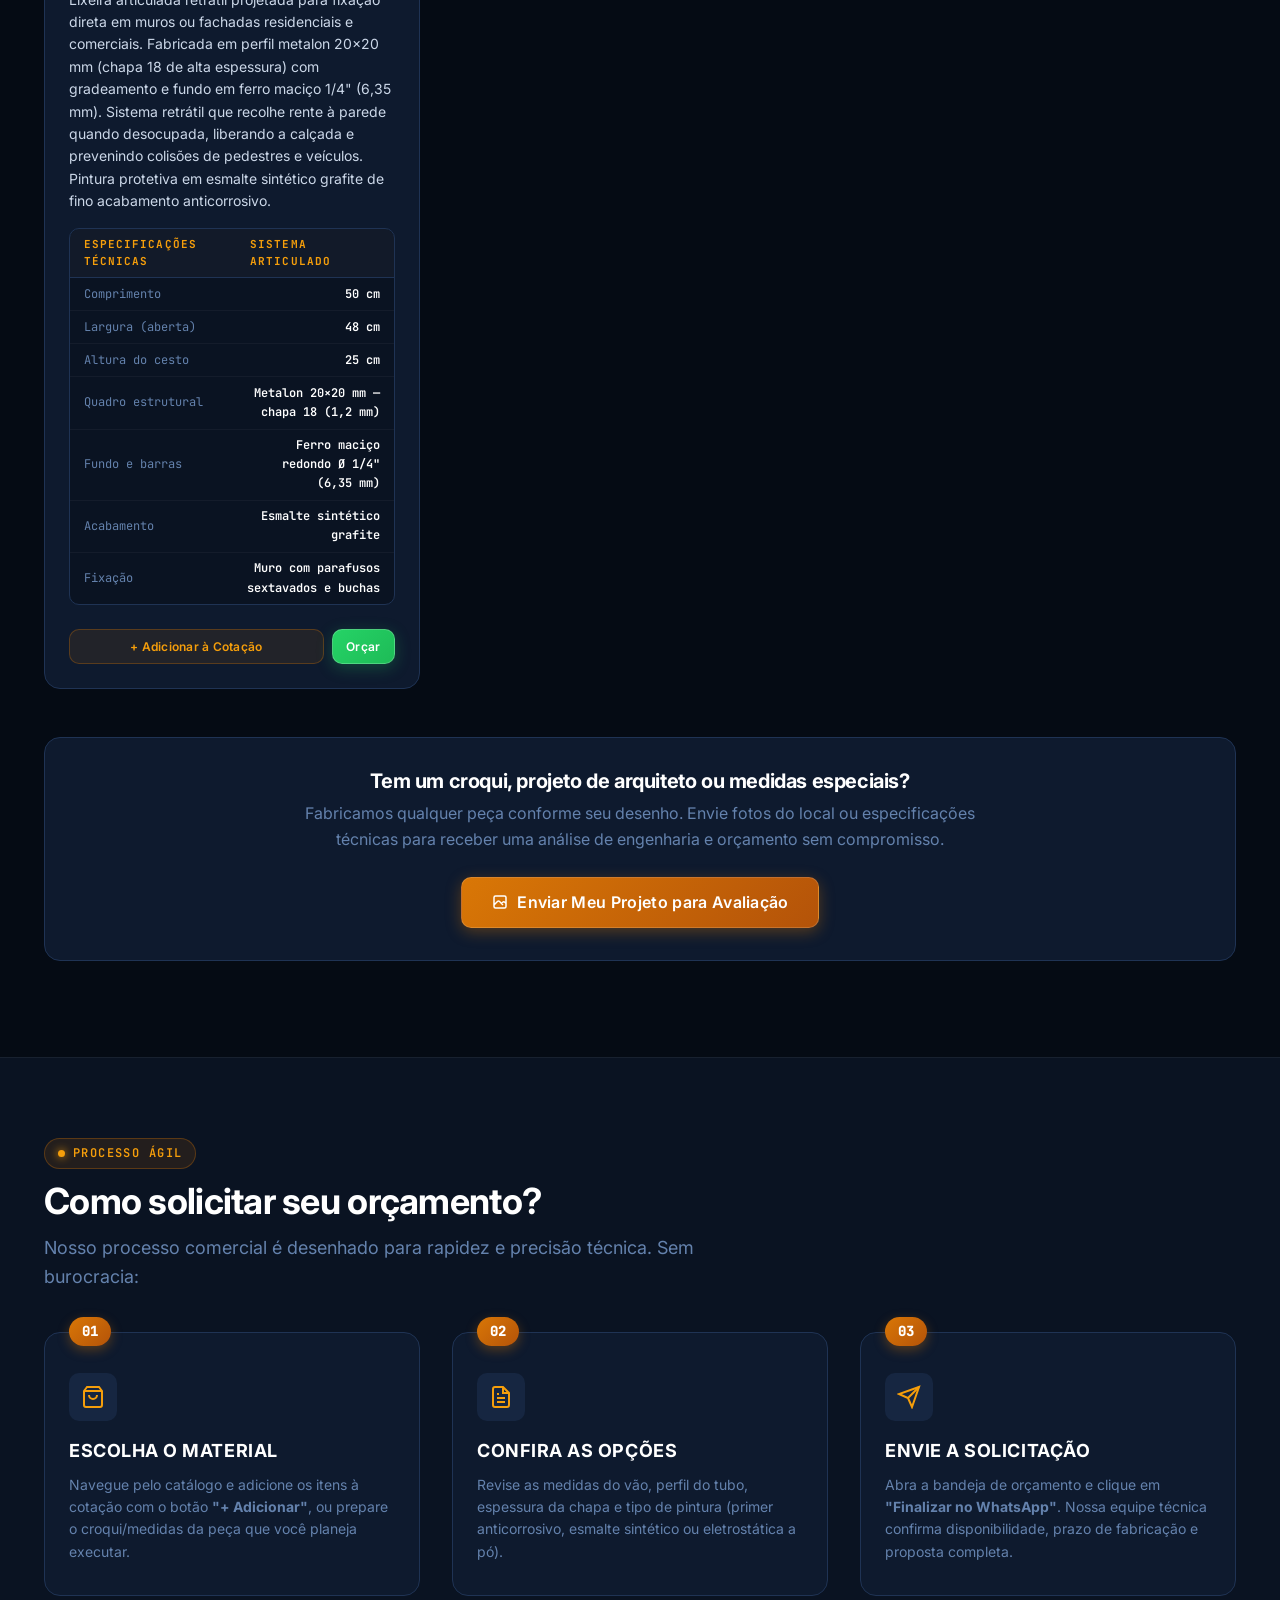
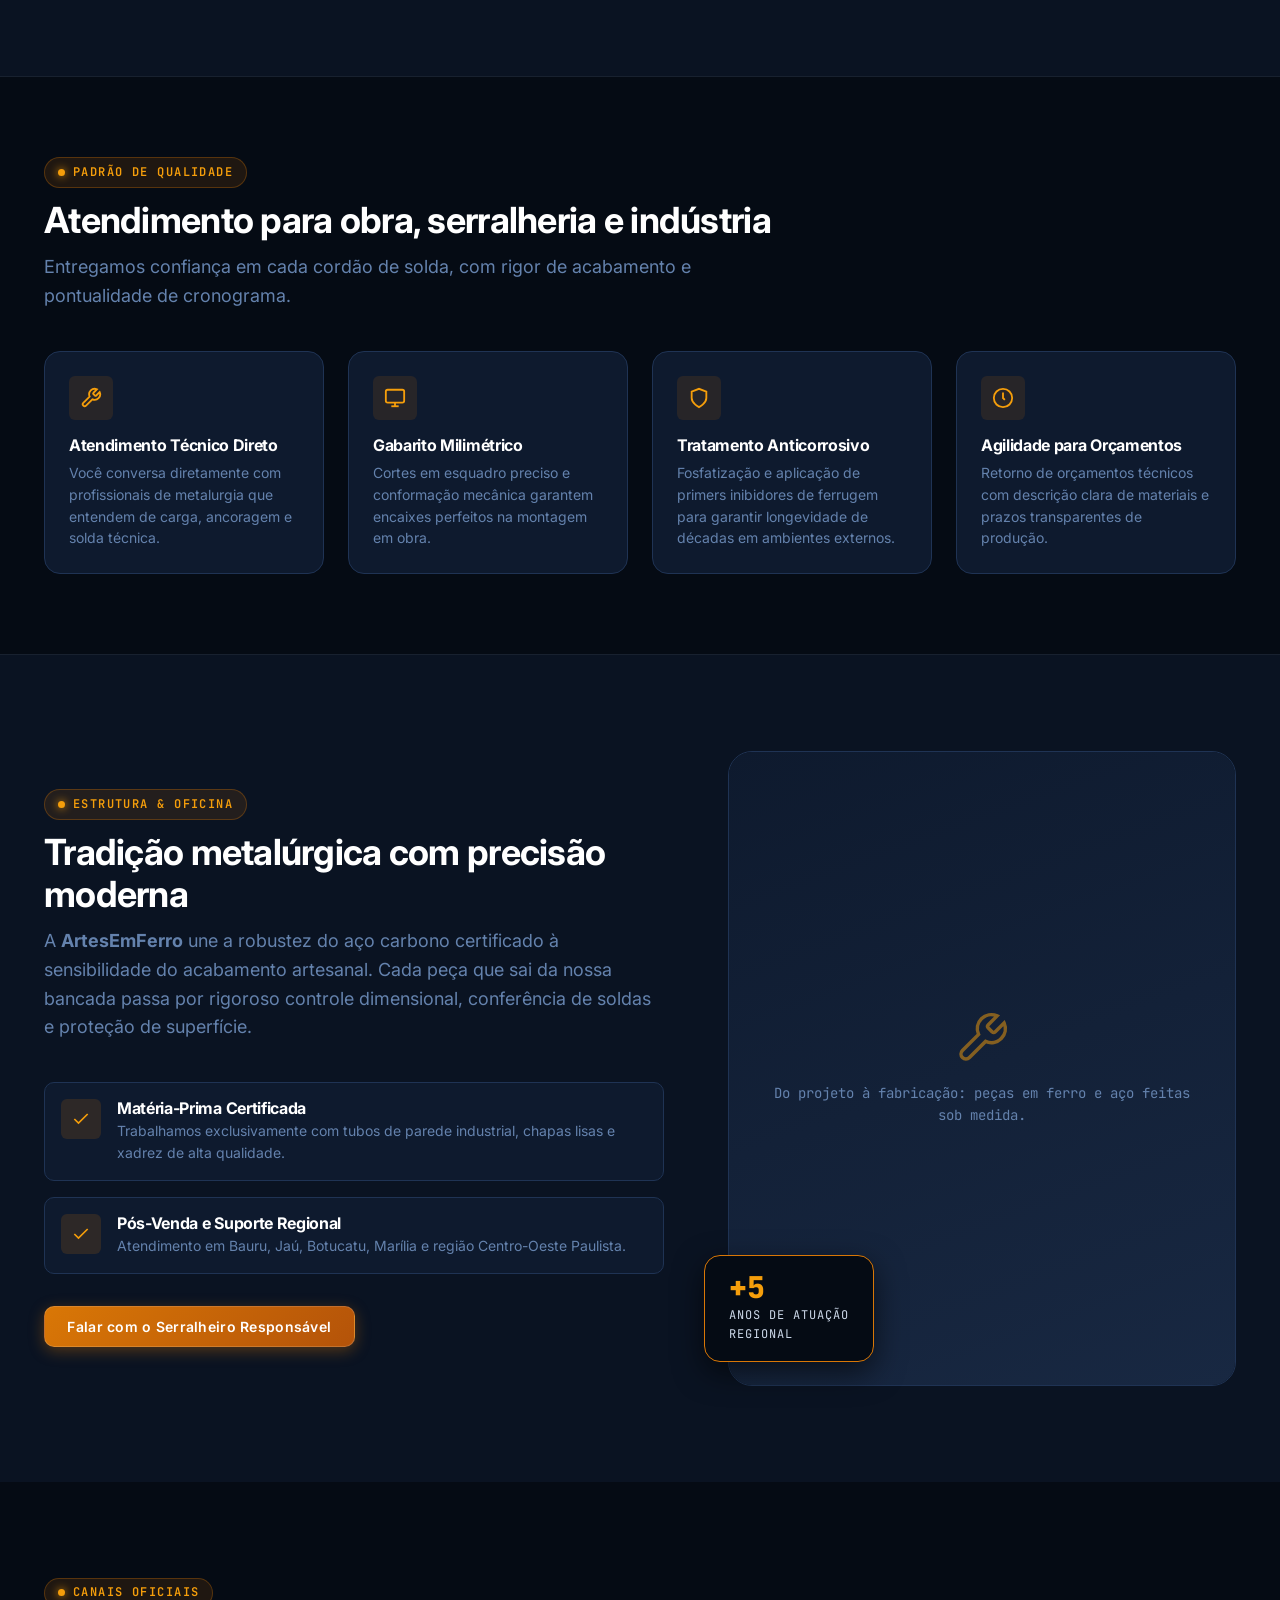
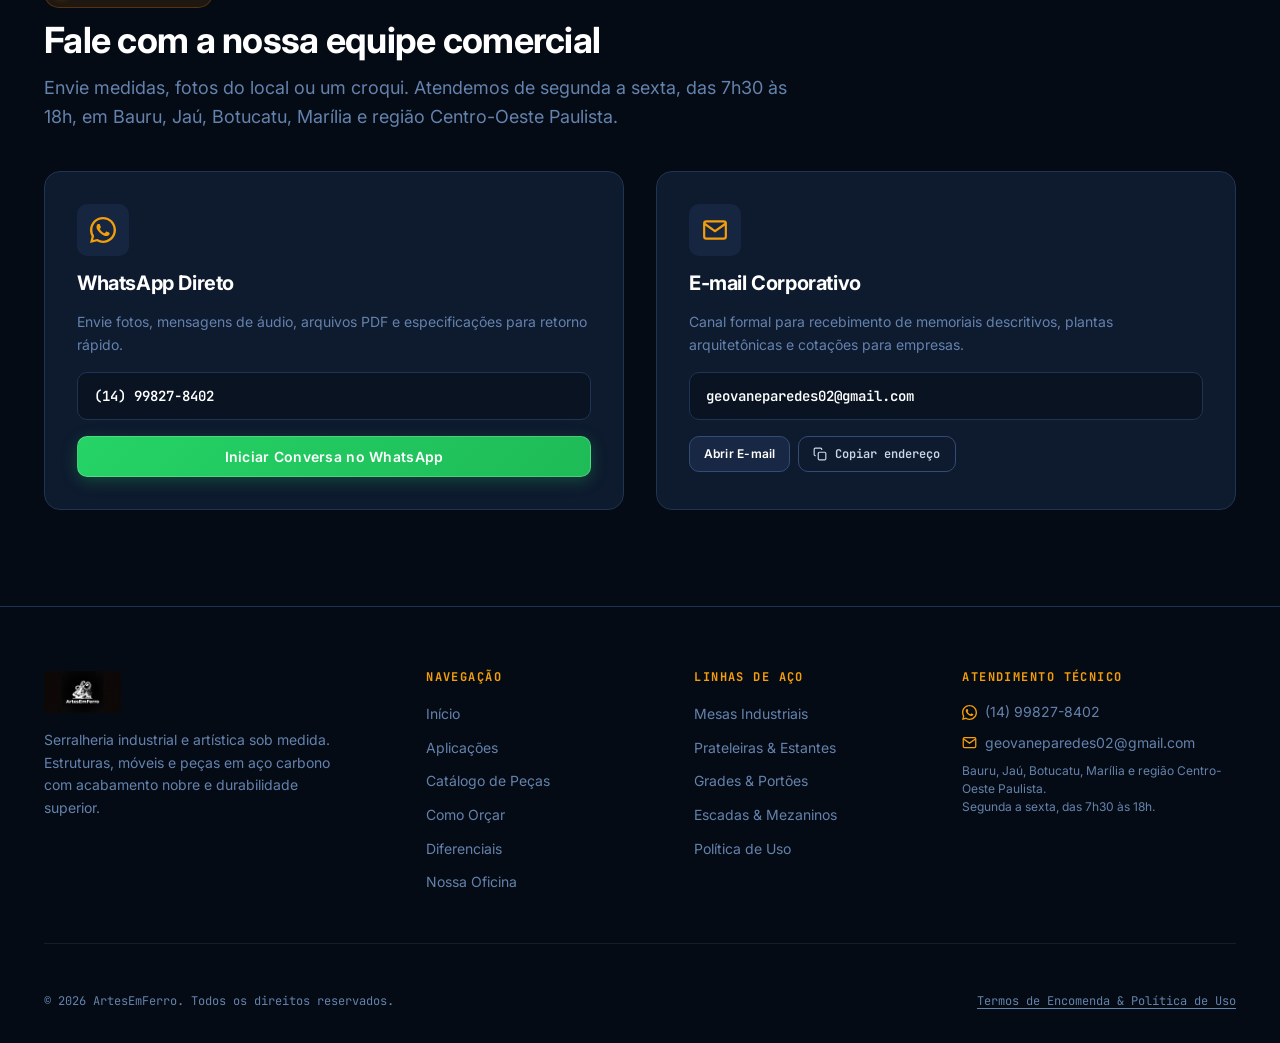
==== commit ea4bef13: "fix: corrige exibicao do video hero, fluxo WhatsApp, localStorage e consistencia" ====
--- a/index.html
+++ b/index.html
@@ -39,17 +39,17 @@
     <div class="container">
       <div class="topbar-left">
         <div class="topbar-item">
-          <span class="badge-live"><span class="badge-live-dot"></span> Atendimento Online</span>
+          <span class="badge-live"><span class="badge-live-dot"></span> Atendimento comercial</span>
         </div>
         <div class="topbar-item">
           <svg viewBox="0 0 24 24" fill="none" stroke="currentColor" stroke-width="2"><path d="M12 2C8.13 2 5 5.13 5 9c0 5.25 7 13 7 13s7-7.75 7-13c0-3.87-3.13-7-7-7z"/><circle cx="12" cy="9" r="2.5"/></svg>
-          <span>Bauru, Jaú, Botucatu e Centro-Oeste Paulista</span>
+          <span>Bauru, Jaú, Botucatu, Marília e região Centro-Oeste Paulista</span>
         </div>
       </div>
       <div class="topbar-right">
         <div class="topbar-item">
           <svg viewBox="0 0 24 24" fill="none" stroke="currentColor" stroke-width="2"><circle cx="12" cy="12" r="10"/><polyline points="12 6 12 12 16 14"/></svg>
-          <span>Segunda a Sexta: 07:30 às 18:00</span>
+          <span>Segunda a sexta, das 7h30 às 18h</span>
         </div>
         <div class="topbar-item">
           <a href="https://wa.me/5514998278402?text=Olá!%20Vim%20pelo%20site%20e%20gostaria%20de%20tirar%20uma%20dúvida." target="_blank" rel="noopener noreferrer">
@@ -102,11 +102,12 @@
           class="quote-tray-btn"
           id="open-quote-drawer"
           aria-label="Ver lista de orçamento selecionada"
+          aria-controls="quote-drawer-overlay"
           title="Abrir lista de cotação"
         >
           <svg viewBox="0 0 24 24" fill="none" stroke="currentColor" stroke-width="2" width="18" height="18"><path d="M6 2L3 6v14a2 2 0 002 2h14a2 2 0 002-2V6l-3-4z"/><line x1="3" y1="6" x2="21" y2="6"/><path d="M16 10a4 4 0 01-8 0"/></svg>
           <span>Orçamento</span>
-          <span class="quote-counter-badge" id="quote-count-badge">0</span>
+          <span class="quote-counter-badge" id="quote-count-badge" aria-live="polite">0</span>
         </button>
 
         <a
@@ -132,8 +133,9 @@
     <section id="hero" aria-label="Apresentação — ArtesEmFerro">
       <!-- Fundo em Vídeo Animado (Serralheiro com Esmerilhadeira e Faíscas) -->
       <div class="hero-video-wrap" aria-hidden="true">
-        <video autoplay loop muted playsinline class="hero-video-bg">
+        <video id="hero-video" autoplay loop muted playsinline preload="auto" class="hero-video-bg">
           <source src="./assets/fundo-animado-hero.webm" type="video/webm" />
+          <source src="./assets/fundo-animado-hero-vp8.webm" type="video/webm" />
         </video>
         <div class="hero-video-overlay"></div>
       </div>
@@ -154,9 +156,9 @@
           </h1>
 
           <p class="hero-desc">
-            Suportes de carga, móveis industriais, prateleiras reforçadas, escadas e portões fabricados
-            sob gabarito milimétrico. Selecione suas peças, confira as medidas de referência e envie sua
-            solicitação para confirmação imediata de disponibilidade e valor.
+            Fabricamos sob medida para residências, comércios e obras: móveis, suportes, escadas,
+            portões e estruturas em aço. Selecione as peças do catálogo ou envie seu projeto para receber
+            uma proposta com medidas, materiais, prazo e valor.
           </p>
 
           <!-- Barra de Busca Rápida Técnica -->
@@ -459,8 +461,11 @@
 
               <div class="card-actions-row">
                 <button
+                  type="button"
+                  aria-pressed="false"
+                  aria-label="Adicionar Suporte Estante Artesanal à cotação"
                   class="btn btn-add-quote"
-                  onclick="toggleQuoteItem('suporte-estante', 'Suporte Estante Artesanal', '80 x 180 x 30 cm', this)"
+                  onclick="toggleQuoteItem('suporte-estante', 'Suporte Estante Artesanal')"
                 >
                   + Adicionar à Cotação
                 </button>
@@ -548,8 +553,11 @@
 
               <div class="card-actions-row">
                 <button
+                  type="button"
+                  aria-pressed="false"
+                  aria-label="Adicionar Prateleira Suspensa em Aço à cotação"
                   class="btn btn-add-quote"
-                  onclick="toggleQuoteItem('prateleira-suspensa', 'Prateleira Suspensa em Aço', '80 x 25 x 30 cm', this)"
+                  onclick="toggleQuoteItem('prateleira-suspensa', 'Prateleira Suspensa em Aço')"
                 >
                   + Adicionar à Cotação
                 </button>
@@ -637,8 +645,11 @@
 
               <div class="card-actions-row">
                 <button
+                  type="button"
+                  aria-pressed="false"
+                  aria-label="Adicionar Mesa / Estrutura Sob Medida à cotação"
                   class="btn btn-add-quote"
-                  onclick="toggleQuoteItem('mesa-estrutura', 'Mesa / Estrutura Sob Medida', '140 x 80 x 75 cm', this)"
+                  onclick="toggleQuoteItem('mesa-estrutura', 'Mesa / Estrutura Sob Medida')"
                 >
                   + Adicionar à Cotação
                 </button>
@@ -688,9 +699,9 @@
               <h3 class="card-title">Grade &amp; Portão Artístico</h3>
 
               <p class="card-desc">
-                Fechamentos em barra chata ou redonda forjada com desenhos geométricos contemporâneos ou
+                Fechamentos em barra chata ou redonda forjada, com desenhos geométricos contemporâneos ou
                 arabescos clássicos. Soldagem de alta penetração, desengraxe, fosfatização e esmalte protetivo
-                para resistir a intempéries sol e chuva contínua.
+                para resistir ao sol e à chuva.
               </p>
 
               <div class="measures-block">
@@ -718,7 +729,7 @@
                     </tr>
                     <tr>
                       <td>Montagem</td>
-                      <td>Disponível Bauru e região</td>
+                      <td>Atendimento na região de Bauru</td>
                     </tr>
                   </tbody>
                 </table>
@@ -726,8 +737,11 @@
 
               <div class="card-actions-row">
                 <button
+                  type="button"
+                  aria-pressed="false"
+                  aria-label="Adicionar Grade ou Portão Artístico à cotação"
                   class="btn btn-add-quote"
-                  onclick="toggleQuoteItem('grade-portao', 'Grade & Portão Artístico', 'Vão sob medida', this)"
+                  onclick="toggleQuoteItem('grade-portao', 'Grade & Portão Artístico')"
                 >
                   + Adicionar à Cotação
                 </button>
@@ -815,8 +829,11 @@
 
               <div class="card-actions-row">
                 <button
+                  type="button"
+                  aria-pressed="false"
+                  aria-label="Adicionar Escada ou Corrimão Industrial à cotação"
                   class="btn btn-add-quote"
-                  onclick="toggleQuoteItem('escada-corrimao', 'Escada & Corrimão Industrial', 'Vão customizado', this)"
+                  onclick="toggleQuoteItem('escada-corrimao', 'Escada & Corrimão Industrial')"
                 >
                   + Adicionar à Cotação
                 </button>
@@ -904,8 +921,11 @@
 
               <div class="card-actions-row">
                 <button
+                  type="button"
+                  aria-pressed="false"
+                  aria-label="Adicionar Suporte Mural para TV e Painel à cotação"
                   class="btn btn-add-quote"
-                  onclick="toggleQuoteItem('suporte-tv-painel', 'Suporte Mural para TV & Painel', 'Até 85 pol / 80kg', this)"
+                  onclick="toggleQuoteItem('suporte-tv-painel', 'Suporte Mural para TV & Painel')"
                 >
                   + Adicionar à Cotação
                 </button>
@@ -928,14 +948,14 @@
             data-category="especiais"
             data-id="lixeira-retratil"
             data-title="Lixeira Retrátil para Fixação em Muro"
-            data-measure="50 comp x 48 larg x 25 alt cm"
+            data-measure="50 × 48 × 25 cm — metalon 20 × 20 mm, chapa 18"
             role="listitem"
             aria-label="Lixeira Retrátil para Fixação em Muro"
           >
             <div class="card-image-wrap">
               <img
                 src="./assets/catalog/lixeira-retratil.jpg"
-                alt="Lixeira Retrátil para Muro em Metalon 20x20 e Ferro 1/4"
+                alt="Lixeira retrátil aberta para muro em metalon 20x20 e ferro 1/4"
                 id="img-lixeira"
                 loading="lazy"
                 width="800"
@@ -943,8 +963,8 @@
               />
               <span class="card-badge">Lançamento</span>
               <div class="card-thumb-switch" role="group" aria-label="Alternar foto aberta ou fechada">
-                <button type="button" class="thumb-btn active" onclick="switchLixeiraImg('./assets/catalog/lixeira-retratil.jpg', this)">Aberta</button>
-                <button type="button" class="thumb-btn" onclick="switchLixeiraImg('./assets/catalog/lixeira-retratil-fechada.jpg', this)">Fechada</button>
+                <button type="button" class="thumb-btn active" aria-pressed="true" data-image-alt="Lixeira retrátil para muro aberta, em metalon e ferro" onclick="switchLixeiraImg('./assets/catalog/lixeira-retratil.jpg', this)">Aberta</button>
+                <button type="button" class="thumb-btn" aria-pressed="false" data-image-alt="Lixeira retrátil para muro fechada, em metalon e ferro" onclick="switchLixeiraImg('./assets/catalog/lixeira-retratil-fechada.jpg', this)">Fechada</button>
               </div>
               <div class="card-spec-tags">
                 <span class="spec-tag">Metalon 20x20 Ch. 18</span>
@@ -1007,8 +1027,11 @@
 
               <div class="card-actions-row">
                 <button
+                  type="button"
+                  aria-pressed="false"
+                  aria-label="Adicionar Lixeira Retrátil para Muro à cotação"
                   class="btn btn-add-quote"
-                  onclick="toggleQuoteItem('lixeira-retratil', 'Lixeira Retrátil para Muro', '50x48x25 cm - Metalon 20x20 Ch. 18', this)"
+                  onclick="toggleQuoteItem('lixeira-retratil', 'Lixeira Retrátil para Muro')"
                 >
                   + Adicionar à Cotação
                 </button>
@@ -1202,7 +1225,7 @@
                 </div>
                 <div class="feature-text">
                   <h4>Pós-Venda e Suporte Regional</h4>
-                  <p>Atendimento contínuo para Bauru, Jaú, Botucatu, Marília e todo o interior de São Paulo.</p>
+                  <p>Atendimento em Bauru, Jaú, Botucatu, Marília e região Centro-Oeste Paulista.</p>
                 </div>
               </li>
             </ul>
@@ -1220,10 +1243,9 @@
           <!-- Imagem da Oficina com Badge -->
           <div class="sobre-visual">
             <div class="sobre-img-wrap">
-              <div class="sobre-img-placeholder">
+              <div class="sobre-img-placeholder" role="img" aria-label="Ilustração de ferramenta de serralheria">
                 <svg viewBox="0 0 24 24" fill="none" stroke="currentColor" stroke-width="1.5"><path d="M14.7 6.3a1 1 0 000 1.4l1.6 1.6a1 1 0 001.4 0l3.77-3.77a6 6 0 01-7.94 7.94l-6.91 6.91a2.12 2.12 0 01-3-3l6.91-6.91a6 6 0 017.94-7.94l-3.76 3.76z"/></svg>
-                <span>Oficina ArtesEmFerro — Soldagem e Fabricação</span>
-                <span style="font-size:0.65rem;opacity:.5">assets/sobre-oficina.jpg</span>
+                <span>Do projeto à fabricação: peças em ferro e aço feitas sob medida.</span>
               </div>
             </div>
             <div class="sobre-badge">
@@ -1248,7 +1270,8 @@
         </div>
         <h2 class="section-title" id="titulo-contato">Fale com a nossa equipe comercial</h2>
         <p class="section-desc">
-          Envie sua lista de medidas, fotos do ambiente ou croquis. Retornamos prontamente com proposta técnica.
+          Envie medidas, fotos do local ou um croqui. Atendemos de segunda a sexta, das 7h30 às 18h,
+          em Bauru, Jaú, Botucatu, Marília e região Centro-Oeste Paulista.
         </p>
 
         <div class="contact-grid">
@@ -1321,7 +1344,7 @@
         </button>
       </div>
 
-      <div class="drawer-body" id="drawer-items-list">
+      <div class="drawer-body" id="drawer-items-list" aria-live="polite">
         <!-- Itens inseridos via JavaScript -->
       </div>
 
@@ -1335,7 +1358,7 @@
           placeholder="Ex: Gostaria da prateleira na cor branca e suporte de estante com 200cm..."
         ></textarea>
         
-        <button class="btn btn-whatsapp btn-lg" onclick="sendQuoteWhatsApp()" id="btn-send-quote">
+        <button type="button" class="btn btn-whatsapp btn-lg" onclick="sendQuoteWhatsApp()" id="btn-send-quote" aria-label="Finalizar a cotação no WhatsApp">
           <svg viewBox="0 0 24 24" fill="currentColor" width="18" height="18"><path d="M17.472 14.382c-.297-.149-1.758-.867-2.03-.967-.273-.099-.471-.148-.67.15-.197.297-.767.966-.94 1.164-.173.199-.347.223-.644.075-.297-.15-1.255-.463-2.39-1.475-.883-.788-1.48-1.761-1.653-2.059-.173-.297-.018-.458.13-.606.134-.133.298-.347.446-.52.149-.174.198-.298.298-.497.099-.198.05-.371-.025-.52-.075-.149-.669-1.612-.916-2.207-.242-.579-.487-.5-.669-.51-.173-.008-.371-.01-.57-.01-.198 0-.52.074-.792.372-.272.297-1.04 1.016-1.04 2.479 0 1.462 1.065 2.875 1.213 3.074.149.198 2.096 3.2 5.077 4.487.709.306 1.262.489 1.694.625.712.227 1.36.195 1.871.118.571-.085 1.758-.719 2.006-1.413.248-.694.248-1.289.173-1.413-.074-.124-.272-.198-.57-.347z"/><path d="M12 0C5.373 0 0 5.373 0 12c0 2.136.561 4.14 1.535 5.874L.057 23.999l6.305-1.654A11.945 11.945 0 0012 24c6.627 0 12-5.373 12-12S18.627 0 12 0zm0 21.818a9.797 9.797 0 01-5.058-1.407l-.362-.216-3.743.981.999-3.651-.237-.374A9.796 9.796 0 012.182 12C2.182 6.57 6.57 2.182 12 2.182S21.818 6.57 21.818 12 17.43 21.818 12 21.818z"/></svg>
           Finalizar Cotação no WhatsApp
         </button>
@@ -1413,7 +1436,8 @@
             geovaneparedes02@gmail.com
           </a>
           <div style="font-size:var(--text-xs);color:var(--color-steel-400);margin-top:var(--space-2);line-height:1.5;">
-            Atendimento Bauru, Botucatu, Jaú, Marília e Interior de SP.
+            Bauru, Jaú, Botucatu, Marília e região Centro-Oeste Paulista.<br />
+            Segunda a sexta, das 7h30 às 18h.
           </div>
         </div>
 
@@ -1485,112 +1509,251 @@
     }
 
     // ── Sistema de Bandeja / Cesta de Orçamento (Quote Tray) ──
-    let quoteItems = [];
-
+    const QUOTE_STORAGE_KEY = 'artesemferro:quote';
+    const quoteCatalog = new Map(
+      Array.from(document.querySelectorAll('.product-card')).map(card => [
+        card.dataset.id,
+        {
+          id: card.dataset.id,
+          title: card.dataset.title,
+          measure: card.dataset.measure,
+          specifications: Array.from(card.querySelectorAll('.spec-tag'))
+            .map(tag => tag.textContent.trim())
+            .join('; ')
+        }
+      ])
+    );
     const drawerOverlay = document.getElementById('quote-drawer-overlay');
     const openDrawerBtn = document.getElementById('open-quote-drawer');
     const closeDrawerBtn = document.getElementById('close-quote-drawer');
     const badgeCount = document.getElementById('quote-count-badge');
     const drawerList = document.getElementById('drawer-items-list');
+    const quoteNotes = document.getElementById('quote-customer-notes');
+    let storageWarningShown = false;
+
+    function loadQuoteState() {
+      let savedState;
+      try {
+        savedState = localStorage.getItem(QUOTE_STORAGE_KEY);
+      } catch (error) {
+        showToast('Não foi possível acessar o armazenamento deste navegador.');
+        return { items: [], notes: '' };
+      }
+
+      if (!savedState) return { items: [], notes: '' };
+
+      try {
+        const parsed = JSON.parse(savedState);
+        const items = Array.isArray(parsed.items)
+          ? parsed.items.flatMap(savedItem => {
+            const catalogItem = quoteCatalog.get(savedItem.id);
+            if (!catalogItem || !Number.isSafeInteger(savedItem.quantity) || savedItem.quantity < 1) return [];
+            return [{ ...catalogItem, quantity: savedItem.quantity }];
+          })
+          : [];
+        return { items, notes: typeof parsed.notes === 'string' ? parsed.notes : '' };
+      } catch (error) {
+        showToast('A cotação salva não pôde ser lida. Começamos uma nova lista.');
+        return { items: [], notes: '' };
+      }
+    }
+
+    const savedQuote = loadQuoteState();
+    let quoteItems = savedQuote.items;
+    quoteNotes.value = savedQuote.notes;
+
+    function saveQuoteState() {
+      try {
+        localStorage.setItem(QUOTE_STORAGE_KEY, JSON.stringify({
+          items: quoteItems.map(({ id, quantity }) => ({ id, quantity })),
+          notes: quoteNotes.value
+        }));
+      } catch (error) {
+        if (!storageWarningShown) {
+          showToast('A cotação está ativa, mas não pôde ser salva neste navegador.');
+          storageWarningShown = true;
+        }
+      }
+    }
 
     function updateQuoteUI() {
-      badgeCount.textContent = quoteItems.length;
-
-      // Atualiza botões nos cards
+      const totalQuantity = quoteItems.reduce((total, item) => total + item.quantity, 0);
+      badgeCount.textContent = totalQuantity;
+      openDrawerBtn.setAttribute(
+        'aria-label',
+        `Ver lista de cotação com ${totalQuantity} ${totalQuantity === 1 ? 'unidade' : 'unidades'}`
+      );
+
       document.querySelectorAll('.btn-add-quote').forEach(btn => {
         const card = btn.closest('.product-card');
         if (!card) return;
-        const id = card.getAttribute('data-id');
-        const inQuote = quoteItems.some(item => item.id === id);
-        if (inQuote) {
-          btn.classList.add('added');
-          btn.innerHTML = '✓ Adicionado';
-        } else {
-          btn.classList.remove('added');
-          btn.innerHTML = '+ Adicionar à Cotação';
-        }
+        const item = quoteItems.find(quoteItem => quoteItem.id === card.dataset.id);
+        const inQuote = Boolean(item);
+        btn.classList.toggle('added', inQuote);
+        btn.setAttribute('aria-pressed', String(inQuote));
+        btn.setAttribute(
+          'aria-label',
+          `${inQuote ? 'Remover' : 'Adicionar'} ${card.dataset.title} ${inQuote ? 'da' : 'à'} cotação`
+        );
+        btn.textContent = inQuote ? '✓ Adicionado' : '+ Adicionar à Cotação';
       });
 
-      // Renderiza itens no drawer
+      drawerList.replaceChildren();
       if (quoteItems.length === 0) {
-        drawerList.innerHTML = `
-          <div class="drawer-empty-state">
-            <svg viewBox="0 0 24 24" fill="none" stroke="currentColor" stroke-width="1.5"><path d="M6 2L3 6v14a2 2 0 002 2h14a2 2 0 002-2V6l-3-4z"/><line x1="3" y1="6" x2="21" y2="6"/><path d="M16 10a4 4 0 01-8 0"/></svg>
-            <h4>Sua lista está vazia</h4>
-            <p style="font-size:var(--text-xs);margin-top:6px;">Navegue pelo catálogo e clique em "+ Adicionar à Cotação" para montar sua solicitação.</p>
-          </div>
+        const emptyState = document.createElement('div');
+        emptyState.className = 'drawer-empty-state';
+        emptyState.innerHTML = `
+          <svg viewBox="0 0 24 24" fill="none" stroke="currentColor" stroke-width="1.5" aria-hidden="true"><path d="M6 2L3 6v14a2 2 0 002 2h14a2 2 0 002-2V6l-3-4z"/><line x1="3" y1="6" x2="21" y2="6"/><path d="M16 10a4 4 0 01-8 0"/></svg>
+          <h4>Sua lista está vazia</h4>
+          <p>Escolha uma ou mais peças no catálogo para montar sua solicitação.</p>
         `;
-      } else {
-        drawerList.innerHTML = quoteItems.map((item, index) => `
-          <div class="drawer-item-card">
-            <div class="drawer-item-info">
-              <h4>${index + 1}. ${item.title}</h4>
-              <p>Medidas de ref: ${item.measure}</p>
-            </div>
-            <button class="drawer-item-remove" onclick="removeQuoteItem('${item.id}')" aria-label="Remover item">
-              ✕
-            </button>
-          </div>
-        `).join('');
+        drawerList.append(emptyState);
+        return;
       }
+
+      const clearButton = document.createElement('button');
+      clearButton.type = 'button';
+      clearButton.className = 'drawer-clear-btn';
+      clearButton.textContent = 'Limpar lista';
+      clearButton.addEventListener('click', clearQuoteItems);
+      drawerList.append(clearButton);
+
+      quoteItems.forEach((item, index) => {
+        const itemCard = document.createElement('div');
+        itemCard.className = 'drawer-item-card';
+
+        const itemInfo = document.createElement('div');
+        itemInfo.className = 'drawer-item-info';
+        const title = document.createElement('h4');
+        title.textContent = `${index + 1}. ${item.title}`;
+        const specifications = document.createElement('p');
+        specifications.textContent = `Especificações: ${item.specifications}`;
+        const measure = document.createElement('p');
+        measure.textContent = `Medidas de referência: ${item.measure}`;
+        itemInfo.append(title, specifications, measure);
+
+        const controls = document.createElement('div');
+        controls.className = 'drawer-item-controls';
+        const decreaseButton = document.createElement('button');
+        decreaseButton.type = 'button';
+        decreaseButton.className = 'drawer-quantity-btn';
+        decreaseButton.setAttribute('aria-label', `Diminuir quantidade de ${item.title}`);
+        decreaseButton.textContent = '−';
+        decreaseButton.addEventListener('click', () => changeQuoteQuantity(item.id, -1));
+
+        const quantity = document.createElement('span');
+        quantity.className = 'drawer-quantity-value';
+        quantity.setAttribute('aria-live', 'polite');
+        quantity.textContent = item.quantity === 1 ? '1 unidade' : `${item.quantity} unidades`;
+
+        const increaseButton = document.createElement('button');
+        increaseButton.type = 'button';
+        increaseButton.className = 'drawer-quantity-btn';
+        increaseButton.setAttribute('aria-label', `Aumentar quantidade de ${item.title}`);
+        increaseButton.textContent = '+';
+        increaseButton.addEventListener('click', () => changeQuoteQuantity(item.id, 1));
+
+        const removeButton = document.createElement('button');
+        removeButton.type = 'button';
+        removeButton.className = 'drawer-item-remove';
+        removeButton.setAttribute('aria-label', `Remover ${item.title} da cotação`);
+        removeButton.textContent = 'Remover';
+        removeButton.addEventListener('click', () => removeQuoteItem(item.id));
+
+        controls.append(decreaseButton, quantity, increaseButton, removeButton);
+        itemCard.append(itemInfo, controls);
+        drawerList.append(itemCard);
+      });
     }
 
-    function toggleQuoteItem(id, title, measure, btn) {
-      const idx = quoteItems.findIndex(i => i.id === id);
-      if (idx > -1) {
-        quoteItems.splice(idx, 1);
+    function toggleQuoteItem(id, title) {
+      const existingIndex = quoteItems.findIndex(item => item.id === id);
+      if (existingIndex > -1) {
+        quoteItems.splice(existingIndex, 1);
         showToast(`Item removido da cotação: ${title}`);
       } else {
-        quoteItems.push({ id, title, measure });
+        const catalogItem = quoteCatalog.get(id);
+        if (!catalogItem) return;
+        quoteItems.push({ ...catalogItem, quantity: 1 });
         showToast(`✓ Adicionado à cotação: ${title}`);
       }
+      saveQuoteState();
       updateQuoteUI();
     }
 
+    function changeQuoteQuantity(id, amount) {
+      const item = quoteItems.find(quoteItem => quoteItem.id === id);
+      if (!item) return;
+      if (item.quantity + amount < 1) {
+        removeQuoteItem(id);
+        return;
+      }
+      item.quantity += amount;
+      saveQuoteState();
+      updateQuoteUI();
+    }
+
     function removeQuoteItem(id) {
-      quoteItems = quoteItems.filter(i => i.id !== id);
+      const item = quoteItems.find(quoteItem => quoteItem.id === id);
+      if (!item) return;
+      quoteItems = quoteItems.filter(quoteItem => quoteItem.id !== id);
+      saveQuoteState();
       updateQuoteUI();
+      showToast(`Item removido da cotação: ${item.title}`);
+    }
+
+    function clearQuoteItems() {
+      quoteItems = [];
+      saveQuoteState();
+      updateQuoteUI();
+      showToast('Lista de cotação limpa.');
+    }
+
+    function closeQuoteDrawer() {
+      drawerOverlay.classList.remove('open');
+      drawerOverlay.setAttribute('aria-hidden', 'true');
+      openDrawerBtn.focus();
     }
 
     openDrawerBtn.addEventListener('click', () => {
       drawerOverlay.classList.add('open');
       drawerOverlay.setAttribute('aria-hidden', 'false');
+      closeDrawerBtn.focus();
     });
 
-    closeDrawerBtn.addEventListener('click', () => {
-      drawerOverlay.classList.remove('open');
-      drawerOverlay.setAttribute('aria-hidden', 'true');
+    closeDrawerBtn.addEventListener('click', closeQuoteDrawer);
+
+    drawerOverlay.addEventListener('click', event => {
+      if (event.target === drawerOverlay) closeQuoteDrawer();
     });
 
-    drawerOverlay.addEventListener('click', (e) => {
-      if (e.target === drawerOverlay) {
-        drawerOverlay.classList.remove('open');
-        drawerOverlay.setAttribute('aria-hidden', 'true');
-      }
+    document.addEventListener('keydown', event => {
+      if (event.key === 'Escape' && drawerOverlay.classList.contains('open')) closeQuoteDrawer();
     });
+
+    quoteNotes.addEventListener('input', saveQuoteState);
 
     // ── Envio de Cotação Formatada para o WhatsApp ──
     function sendQuoteWhatsApp() {
-      const notes = document.getElementById('quote-customer-notes').value.trim();
-      let msg = "Olá equipe ArtesEmFerro! Vim pelo site e gostaria de solicitar um orçamento:\n\n";
-
-      if (quoteItems.length > 0) {
-        msg += "📋 *ITENS DE INTERESSE:*\n";
-        quoteItems.forEach((item, i) => {
-          msg += `${i + 1}. *${item.title}* (Ref: ${item.measure})\n`;
-        });
-        msg += "\n";
-      } else {
-        msg += "Gostaria de uma proposta técnica para uma peça sob medida.\n\n";
+      if (quoteItems.length === 0) {
+        showToast('Adicione ao menos um item à cotação antes de enviar.');
+        return;
       }
 
-      if (notes) {
-        msg += `📝 *Observações / Medidas personalizadas:*\n${notes}\n\n`;
-      }
-
-      msg += "Poderiam me confirmar valores e previsão de prazo?";
+      const notes = quoteNotes.value.trim();
+      let msg = 'Olá, equipe ArtesEmFerro! Vim pelo site e gostaria de solicitar um orçamento:\n\n';
+      msg += '*ITENS DE INTERESSE:*\n';
+      quoteItems.forEach((item, index) => {
+        msg += `${index + 1}. *${item.title}* — Quantidade: ${item.quantity}\n`;
+        msg += `   Medidas de referência: ${item.measure}\n`;
+        msg += `   Especificações: ${item.specifications}\n`;
+      });
+
+      if (notes) msg += `\n*Observações adicionais:*\n${notes}\n`;
+      msg += '\nPoderiam me informar valores e previsão de prazo?';
+
       const url = `https://wa.me/5514998278402?text=${encodeURIComponent(msg)}`;
-      window.open(url, '_blank');
+      window.open(url, '_blank', 'noopener,noreferrer');
     }
 
     // ── Filtros por Categoria & Busca em Tempo Real ──
@@ -1668,16 +1831,27 @@
     // ── Alternador de imagem da lixeira retrátil (aberta / fechada) ──
     function switchLixeiraImg(src, btn) {
       const img = document.getElementById('img-lixeira');
-      if (img) img.src = src;
+      if (img) {
+        img.src = src;
+        img.alt = btn.dataset.imageAlt;
+      }
       const parent = btn.parentElement;
       if (parent) {
-        parent.querySelectorAll('.thumb-btn').forEach(b => b.classList.remove('active'));
+        parent.querySelectorAll('.thumb-btn').forEach(button => {
+          const isActive = button === btn;
+          button.classList.toggle('active', isActive);
+          button.setAttribute('aria-pressed', String(isActive));
+        });
       }
-      btn.classList.add('active');
     }
 
-    // Inicializa interface da cotação
+    // Inicializa interface da cotação e garante reprodução do vídeo hero
     updateQuoteUI();
+    const heroVideo = document.getElementById('hero-video');
+    if (heroVideo) {
+      heroVideo.muted = true;
+      heroVideo.play().catch(() => {});
+    }
   </script>
 
 </body>
--- a/css/styles.css
+++ b/css/styles.css
@@ -169,6 +169,7 @@
 .industrial-grid-bg {
   position: absolute;
   inset: 0;
+  z-index: 2;
   background-image: 
     linear-gradient(to right, rgba(255, 255, 255, 0.035) 1px, transparent 1px),
     linear-gradient(to bottom, rgba(255, 255, 255, 0.035) 1px, transparent 1px);
@@ -179,6 +180,7 @@
 .industrial-radial-glow {
   position: absolute;
   inset: 0;
+  z-index: 2;
   background: 
     radial-gradient(circle at 15% 20%, rgba(217, 119, 6, 0.15), transparent 45%),
     radial-gradient(circle at 85% 65%, rgba(31, 51, 84, 0.35), transparent 50%);
@@ -555,7 +557,7 @@
   position: absolute;
   inset: 0;
   overflow: hidden;
-  z-index: 0;
+  z-index: 1;
   pointer-events: none;
 }
 .hero-video-bg {
@@ -563,23 +565,23 @@
   height: 100%;
   object-fit: cover;
   object-position: center;
-  opacity: 0.45;
+  opacity: 0.62;
   transform: scale(1.06);
   transform-origin: top left;
-  filter: brightness(0.92) contrast(1.15);
+  filter: brightness(0.95) contrast(1.12);
 }
 .hero-video-overlay {
   position: absolute;
   inset: 0;
   background:
-    linear-gradient(to top, var(--color-steel-950) 8%, rgba(5, 11, 20, 0.75) 50%, rgba(5, 11, 20, 0.88) 100%),
-    linear-gradient(to right, rgba(5, 11, 20, 0.96) 0%, rgba(5, 11, 20, 0.45) 50%, rgba(5, 11, 20, 0.92) 100%);
+    linear-gradient(to top, var(--color-steel-950) 4%, rgba(5, 11, 20, 0.45) 48%, rgba(5, 11, 20, 0.7) 100%),
+    linear-gradient(to right, rgba(5, 11, 20, 0.88) 0%, rgba(5, 11, 20, 0.25) 55%, rgba(5, 11, 20, 0.65) 100%);
   z-index: 1;
 }
 
 .hero-content {
   position: relative;
-  z-index: 2;
+  z-index: 3;
   max-width: 880px;
 }
 
@@ -1347,6 +1349,10 @@
   opacity: 0.35;
   color: var(--color-amber-400);
 }
+.drawer-empty-state p {
+  font-size: var(--text-xs);
+  margin-top: 6px;
+}
 
 .drawer-item-card {
   background: var(--color-steel-850);
@@ -1354,7 +1360,7 @@
   border-radius: var(--radius-md);
   padding: var(--space-4);
   display: flex;
-  align-items: flex-start;
+  align-items: center;
   justify-content: space-between;
   gap: var(--space-3);
 }
@@ -1369,15 +1375,57 @@
   color: var(--color-steel-400);
   margin-top: 3px;
 }
+.drawer-item-controls {
+  display: flex;
+  align-items: center;
+  gap: var(--space-2);
+  flex-shrink: 0;
+}
+.drawer-quantity-btn {
+  width: 32px;
+  height: 32px;
+  border: 1px solid var(--color-steel-600);
+  border-radius: var(--radius-sm);
+  background: var(--color-steel-900);
+  color: var(--color-steel-white);
+  font-size: var(--text-base);
+  cursor: pointer;
+}
+.drawer-quantity-btn:hover {
+  border-color: var(--color-amber-400);
+  color: var(--color-amber-400);
+}
+.drawer-quantity-value {
+  min-width: 6ch;
+  color: var(--color-steel-white);
+  font-family: var(--font-mono);
+  font-size: var(--text-xs);
+  text-align: center;
+}
 .drawer-item-remove {
+  padding: 6px 8px;
+  border: 1px solid var(--color-steel-700);
+  border-radius: var(--radius-sm);
   background: transparent;
-  border: none;
-  color: var(--color-steel-400);
+  color: var(--color-steel-400);
+  font-size: var(--text-2xs);
   cursor: pointer;
-  padding: 4px;
 }
 .drawer-item-remove:hover {
   color: #ef4444;
+  border-color: #ef4444;
+}
+.drawer-clear-btn {
+  align-self: flex-end;
+  padding: 4px 0;
+  border: 0;
+  background: transparent;
+  color: var(--color-amber-400);
+  font: inherit;
+  font-size: var(--text-xs);
+  text-decoration: underline;
+  text-underline-offset: 3px;
+  cursor: pointer;
 }
 
 .drawer-footer {
@@ -1933,6 +1981,18 @@
   .container {
     padding-inline: var(--space-4);
   }
+  .header-actions {
+    gap: var(--space-2);
+  }
+  .header-actions .btn-whatsapp {
+    display: none;
+  }
+  .quote-tray-btn {
+    padding: 0.5rem;
+  }
+  .quote-tray-btn > span:not(.quote-counter-badge) {
+    display: none;
+  }
   .catalog-grid {
     grid-template-columns: 1fr;
   }
@@ -1944,6 +2004,17 @@
   }
   .card-actions-row {
     grid-template-columns: 1fr;
+  }
+  .drawer-item-card {
+    align-items: flex-start;
+    flex-direction: column;
+  }
+  .drawer-item-controls {
+    width: 100%;
+    flex-wrap: wrap;
+  }
+  .drawer-item-remove {
+    margin-left: auto;
   }
 }
 
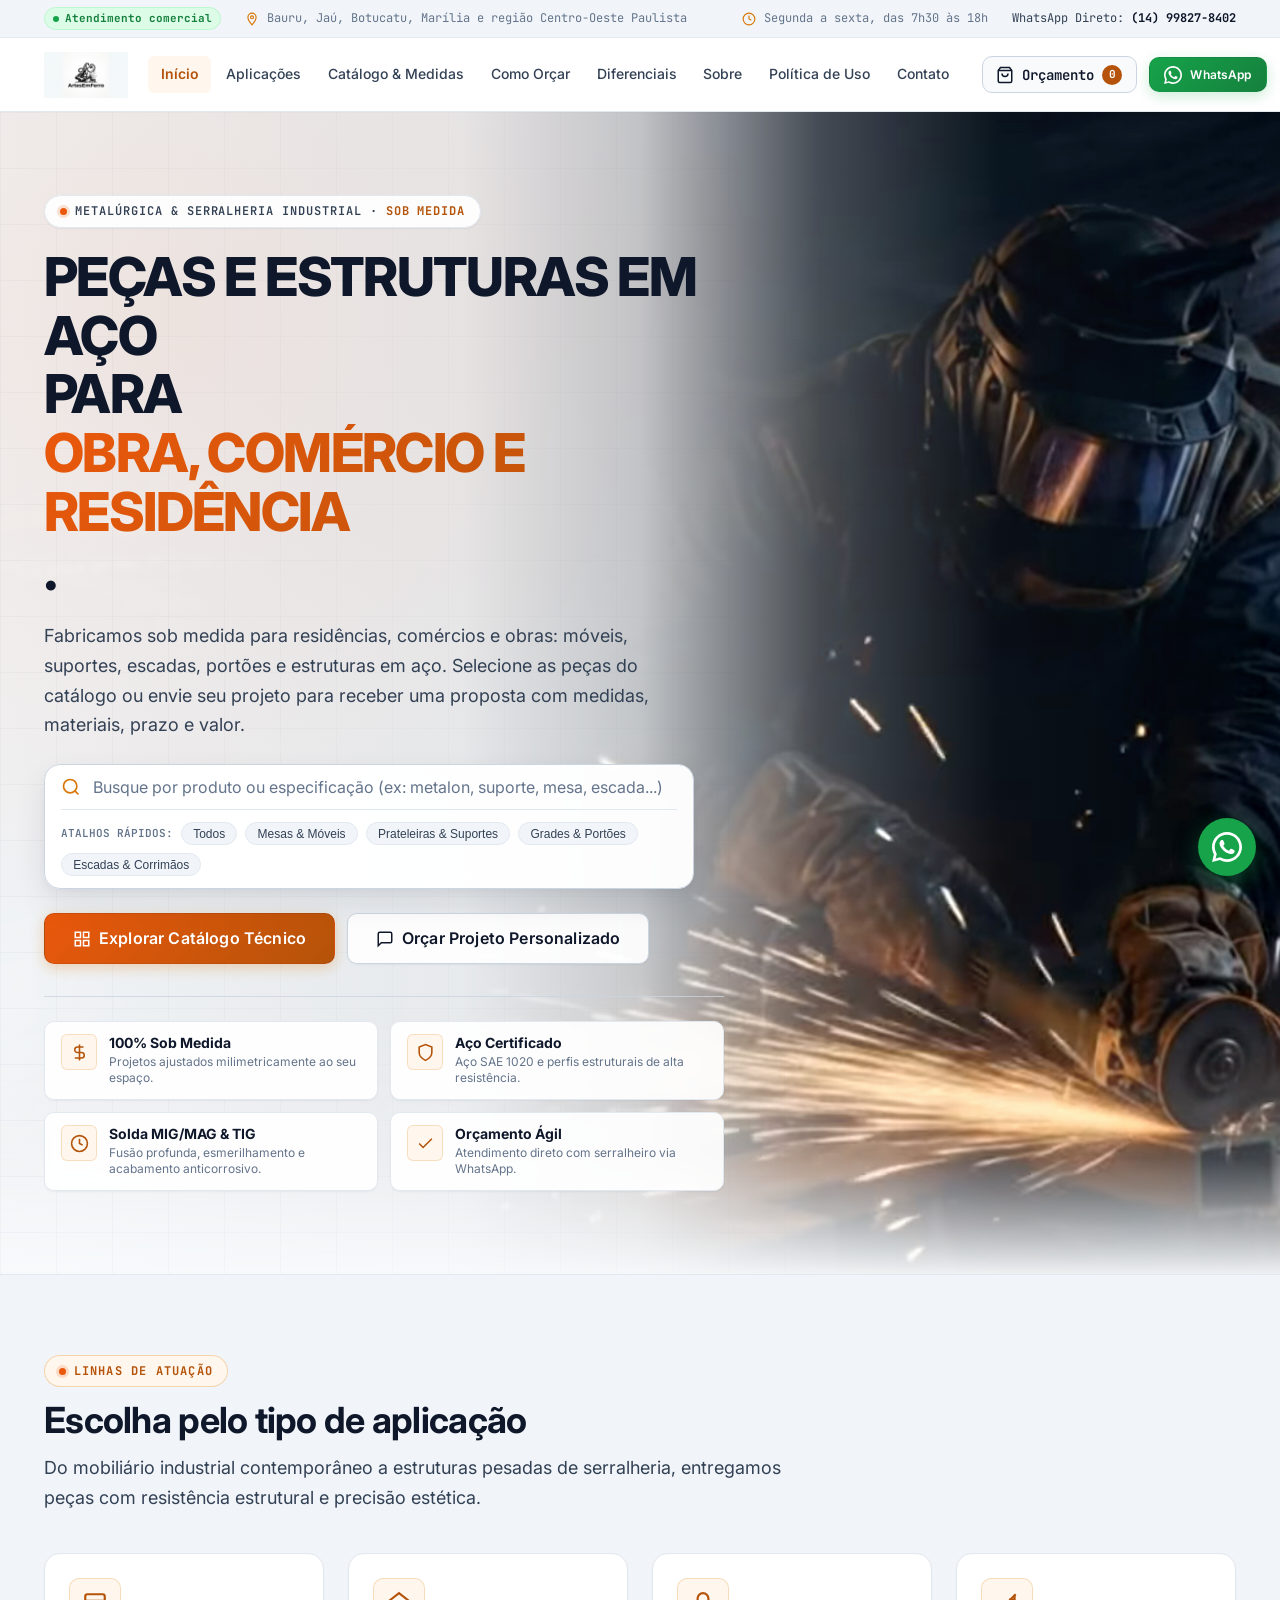
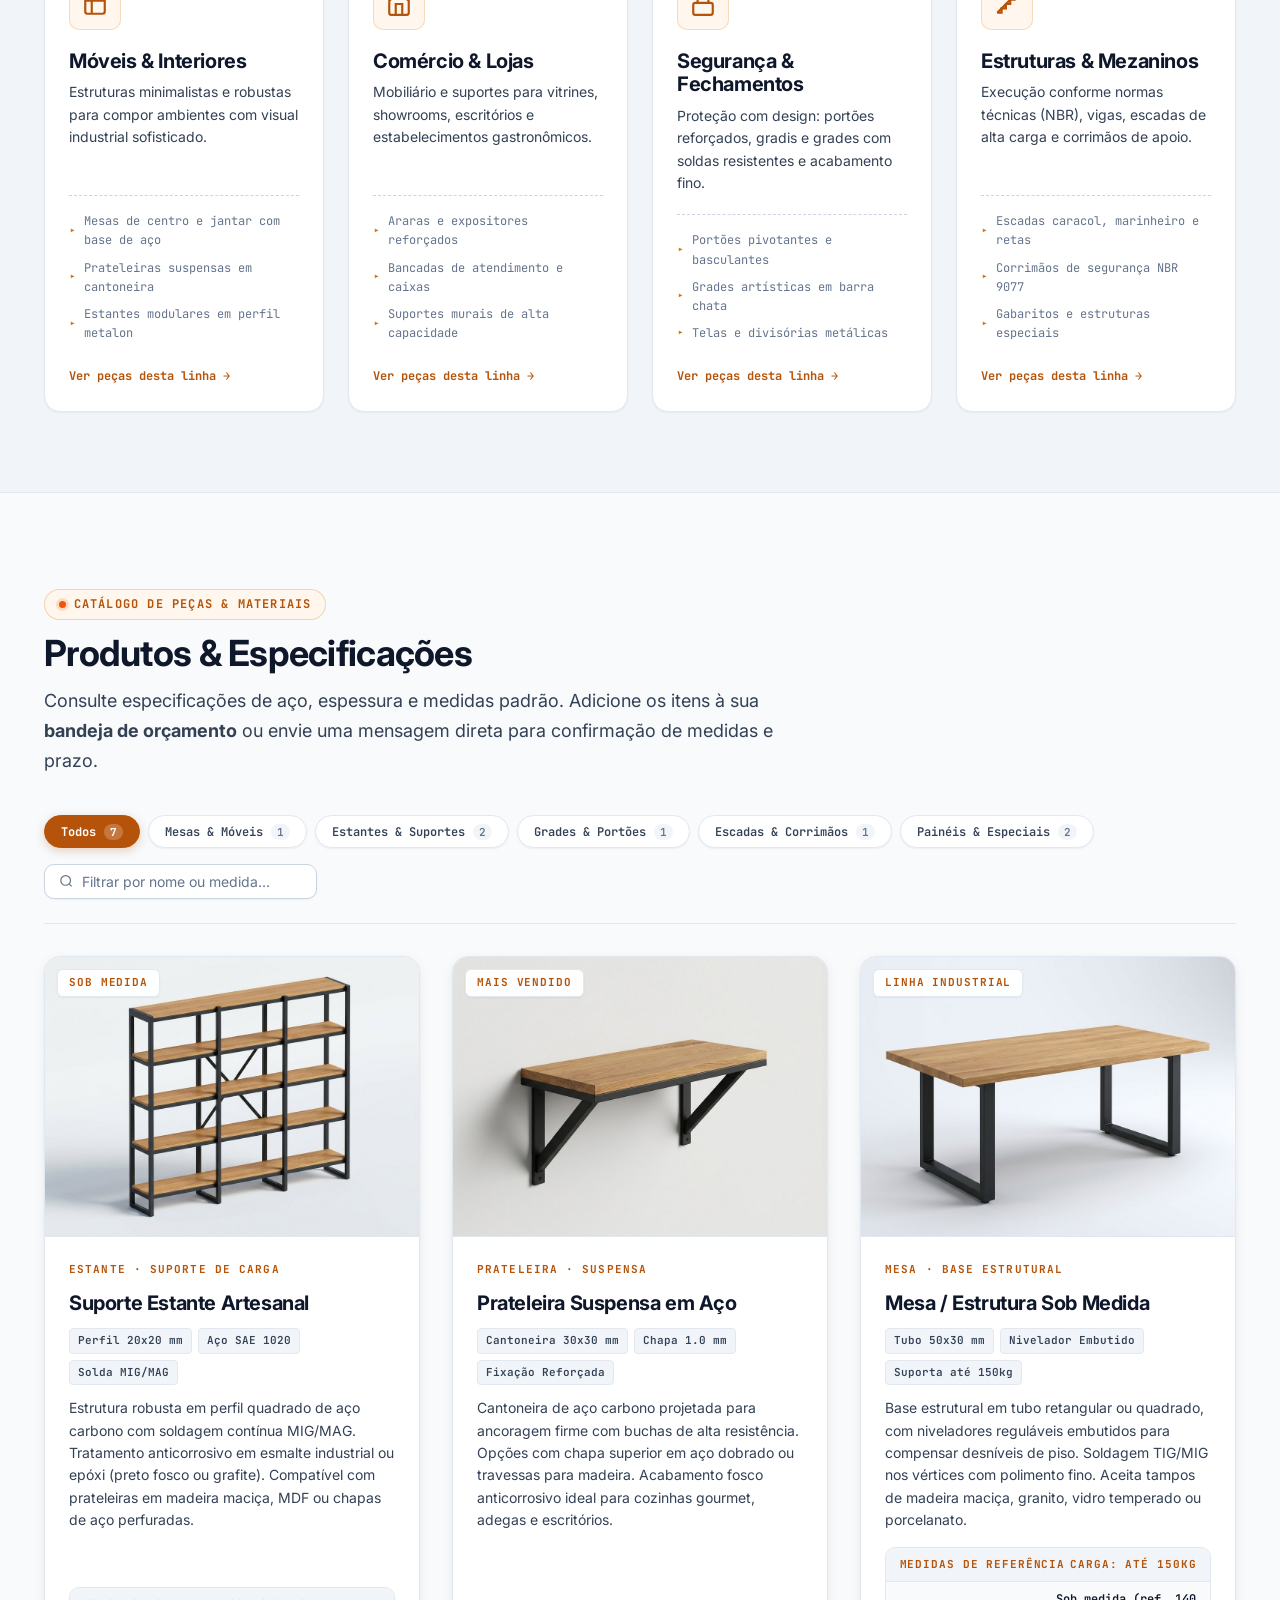
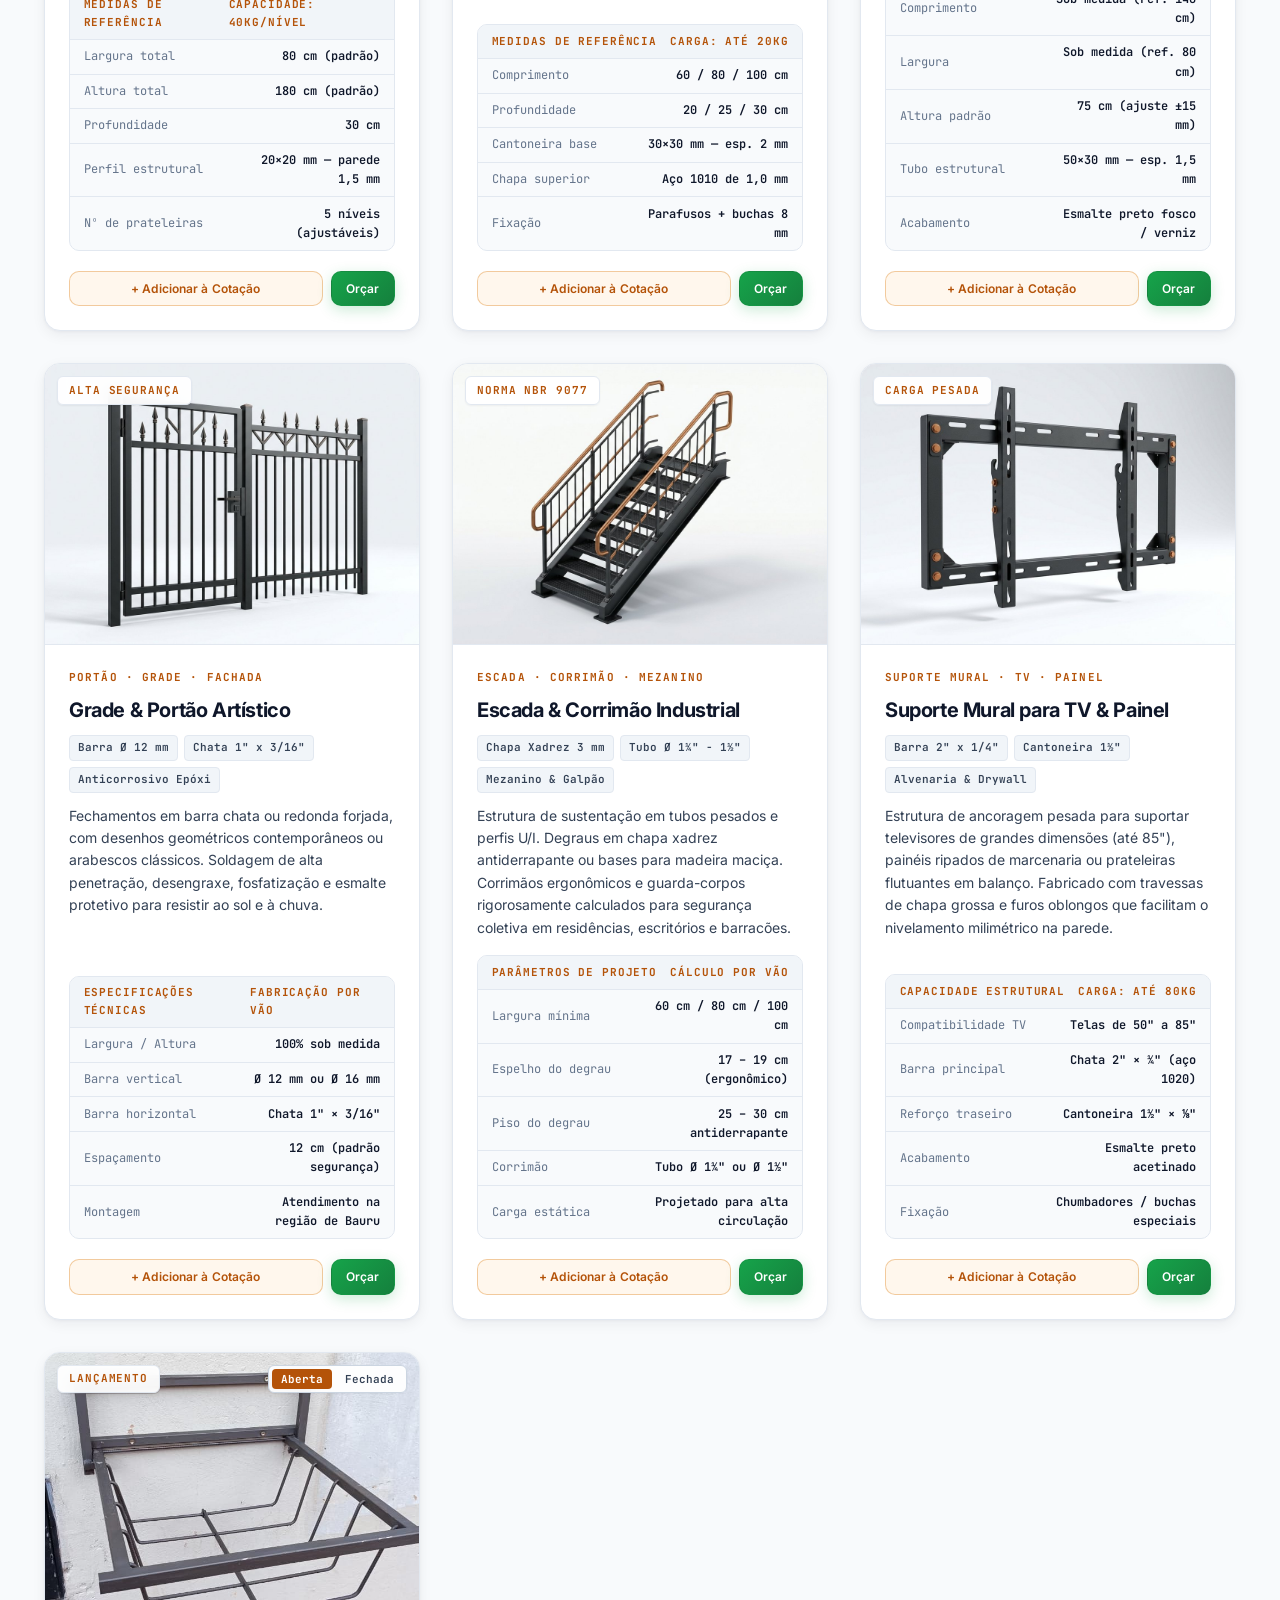
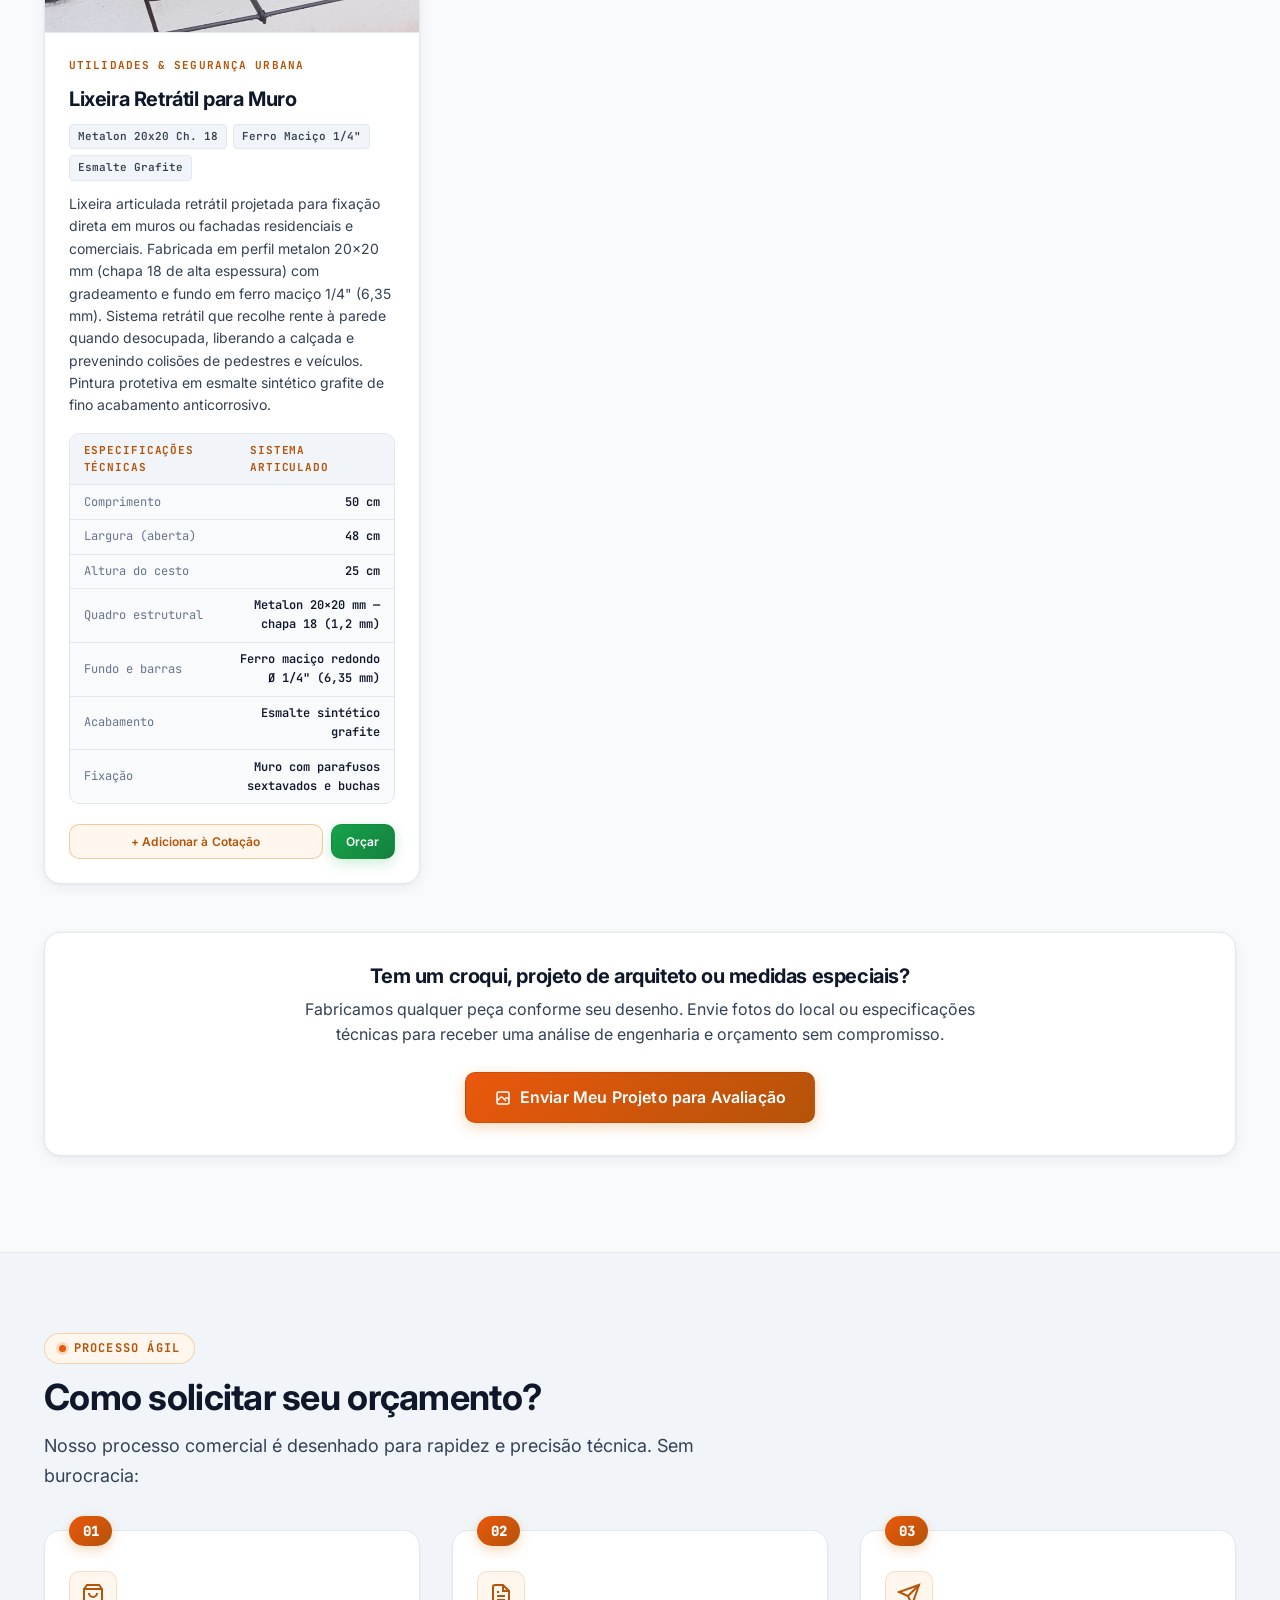
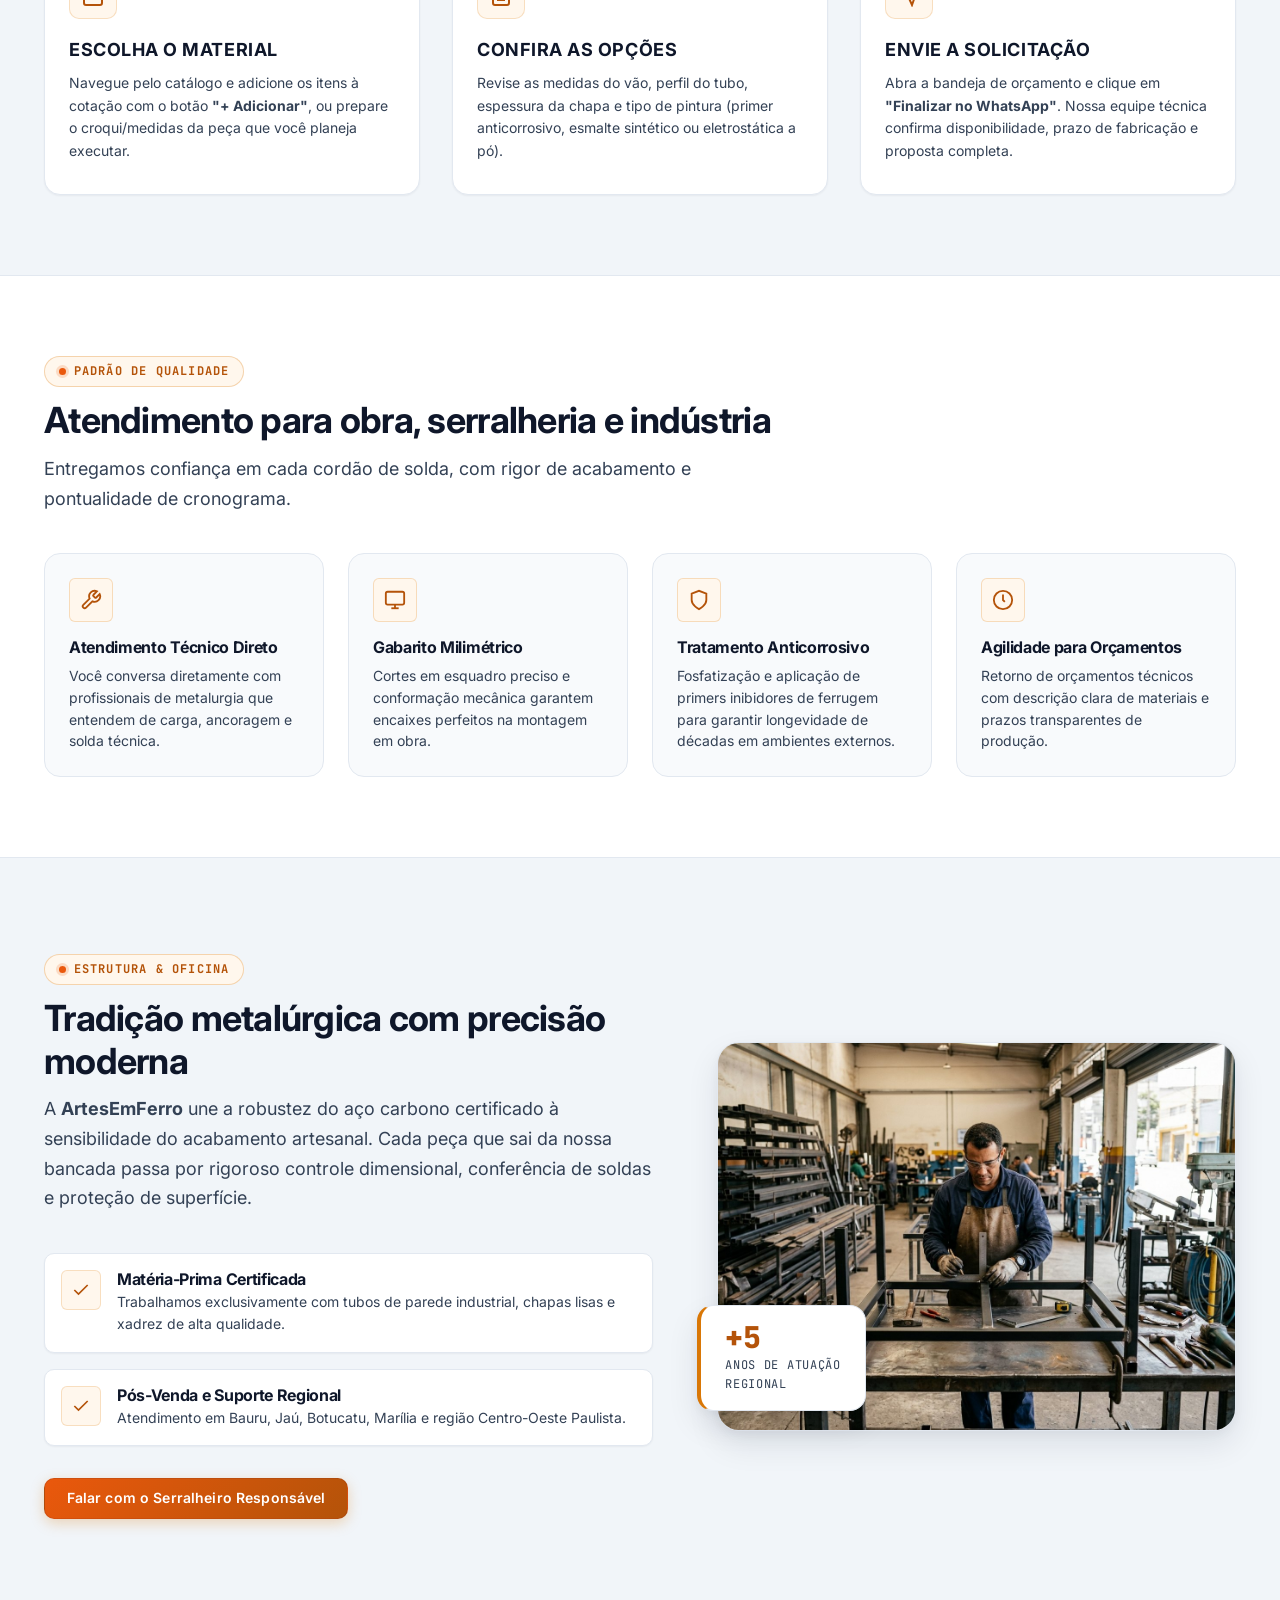
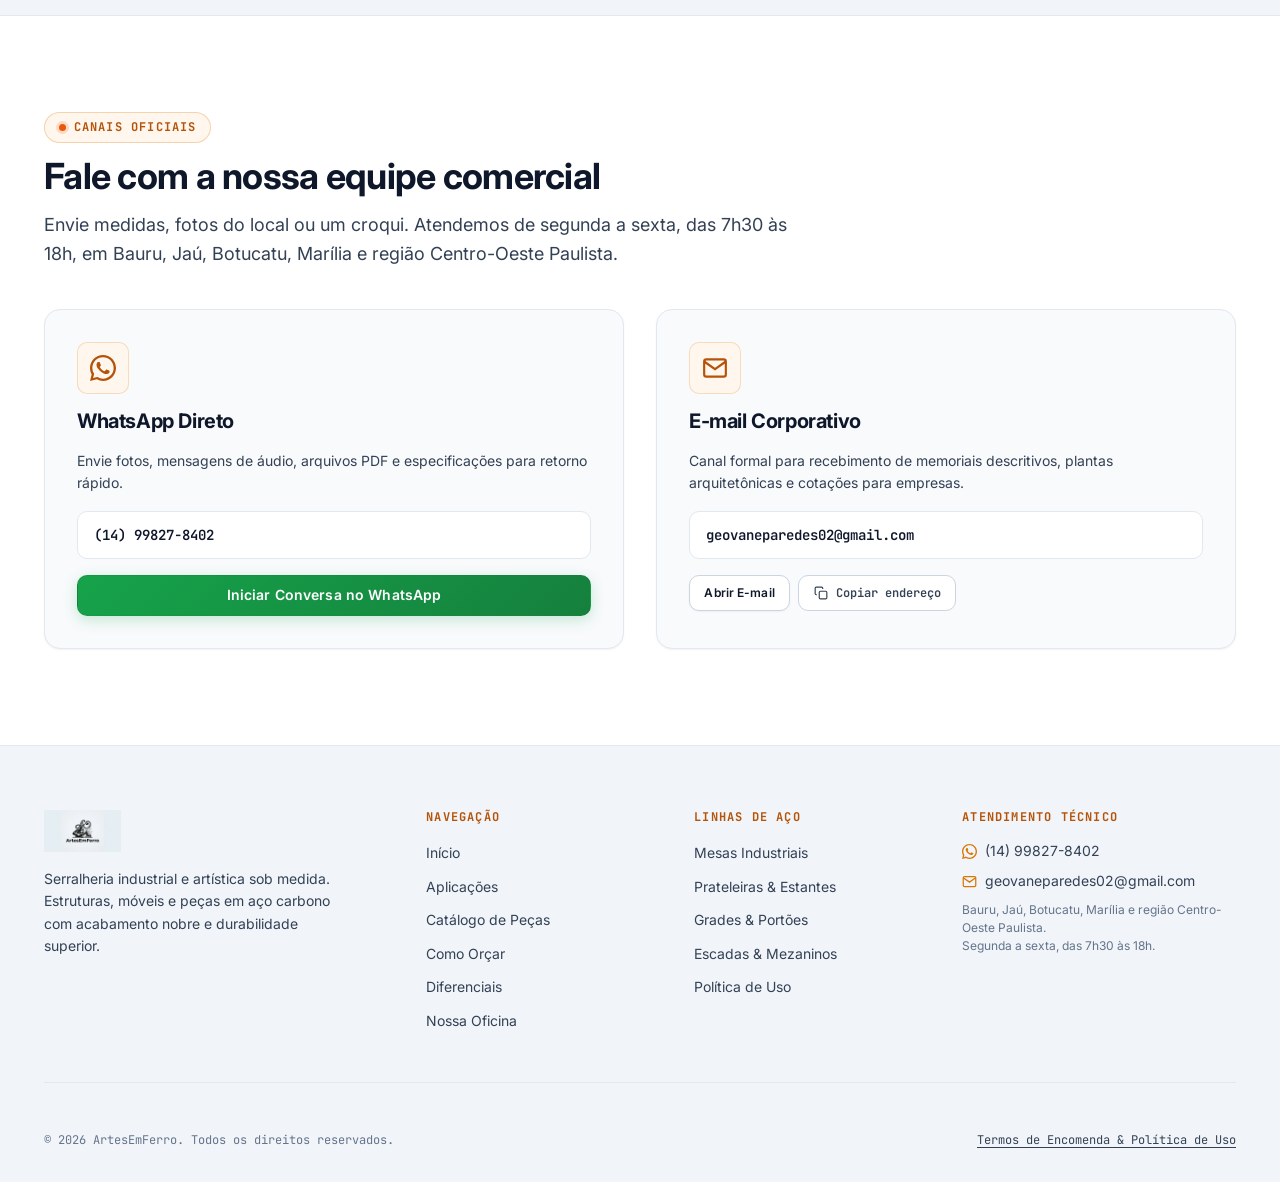
==== commit db04b445: "feat: tema claro Light Industrial — renders 3D fundo branco, overlay hero revisado e visibilidade de" ====
--- a/index.html
+++ b/index.html
@@ -12,7 +12,7 @@
   <meta property="og:description" content="Escolha estruturas, móveis industriais, suportes e portões. Cotação técnica ágil via WhatsApp." />
   <meta property="og:type" content="website" />
   <meta property="og:image" content="./assets/logo.jpg" />
-  <meta name="theme-color" content="#050b14" />
+  <meta name="theme-color" content="#f8fafc" />
   <title>ArtesEmFerro | Materiais em Ferro &amp; Aço Sob Medida para Orçamento</title>
 
   <!-- Google Fonts -->
@@ -133,7 +133,16 @@
     <section id="hero" aria-label="Apresentação — ArtesEmFerro">
       <!-- Fundo em Vídeo Animado (Serralheiro com Esmerilhadeira e Faíscas) -->
       <div class="hero-video-wrap" aria-hidden="true">
-        <video id="hero-video" autoplay loop muted playsinline preload="auto" class="hero-video-bg">
+        <video
+          id="hero-video"
+          autoplay
+          loop
+          muted
+          playsinline
+          preload="auto"
+          poster="./assets/hero-poster.jpg"
+          class="hero-video-bg"
+        >
           <source src="./assets/fundo-animado-hero.webm" type="video/webm" />
           <source src="./assets/fundo-animado-hero-vp8.webm" type="video/webm" />
         </video>
@@ -403,24 +412,24 @@
             <div class="card-image-wrap">
               <img
                 src="./assets/catalog/suporte-estante.jpg"
-                alt="Suporte Estante Artesanal em Metalon e Madeira"
+                alt="Render 3D do Suporte Estante Artesanal em Metalon e Madeira"
                 loading="lazy"
-                width="800"
-                height="600"
+                width="1000"
+                height="750"
               />
               <span class="card-badge">Sob Medida</span>
+            </div>
+
+            <div class="card-body">
+              <div class="card-header-meta">
+                <span class="card-category">Estante · Suporte de Carga</span>
+              </div>
+              <h3 class="card-title">Suporte Estante Artesanal</h3>
               <div class="card-spec-tags">
                 <span class="spec-tag">Perfil 20x20 mm</span>
                 <span class="spec-tag">Aço SAE 1020</span>
                 <span class="spec-tag">Solda MIG/MAG</span>
               </div>
-            </div>
-
-            <div class="card-body">
-              <div class="card-header-meta">
-                <span class="card-category">Estante · Suporte de Carga</span>
-              </div>
-              <h3 class="card-title">Suporte Estante Artesanal</h3>
 
               <p class="card-desc">
                 Estrutura robusta em perfil quadrado de aço carbono com soldagem contínua MIG/MAG.
@@ -495,24 +504,24 @@
             <div class="card-image-wrap">
               <img
                 src="./assets/catalog/prateleira-suspensa.jpg"
-                alt="Prateleira Suspensa em Aço e Cantoneira 30x30"
+                alt="Render 3D da Prateleira Suspensa em Aço e Cantoneira 30x30"
                 loading="lazy"
-                width="800"
-                height="600"
+                width="1000"
+                height="750"
               />
               <span class="card-badge">Mais Vendido</span>
+            </div>
+
+            <div class="card-body">
+              <div class="card-header-meta">
+                <span class="card-category">Prateleira · Suspensa</span>
+              </div>
+              <h3 class="card-title">Prateleira Suspensa em Aço</h3>
               <div class="card-spec-tags">
                 <span class="spec-tag">Cantoneira 30x30 mm</span>
                 <span class="spec-tag">Chapa 1.0 mm</span>
                 <span class="spec-tag">Fixação Reforçada</span>
               </div>
-            </div>
-
-            <div class="card-body">
-              <div class="card-header-meta">
-                <span class="card-category">Prateleira · Suspensa</span>
-              </div>
-              <h3 class="card-title">Prateleira Suspensa em Aço</h3>
 
               <p class="card-desc">
                 Cantoneira de aço carbono projetada para ancoragem firme com buchas de alta resistência.
@@ -587,24 +596,24 @@
             <div class="card-image-wrap">
               <img
                 src="./assets/catalog/mesa-estrutura.jpg"
-                alt="Mesa Estrutura Sob Medida em Tubo de Aço 50x30"
+                alt="Render 3D da Mesa Estrutura Sob Medida em Tubo de Aço 50x30"
                 loading="lazy"
-                width="800"
-                height="600"
+                width="1000"
+                height="750"
               />
               <span class="card-badge">Linha Industrial</span>
+            </div>
+
+            <div class="card-body">
+              <div class="card-header-meta">
+                <span class="card-category">Mesa · Base Estrutural</span>
+              </div>
+              <h3 class="card-title">Mesa / Estrutura Sob Medida</h3>
               <div class="card-spec-tags">
                 <span class="spec-tag">Tubo 50x30 mm</span>
                 <span class="spec-tag">Nivelador Embutido</span>
                 <span class="spec-tag">Suporta até 150kg</span>
               </div>
-            </div>
-
-            <div class="card-body">
-              <div class="card-header-meta">
-                <span class="card-category">Mesa · Base Estrutural</span>
-              </div>
-              <h3 class="card-title">Mesa / Estrutura Sob Medida</h3>
 
               <p class="card-desc">
                 Base estrutural em tubo retangular ou quadrado, com niveladores reguláveis embutidos para
@@ -679,24 +688,24 @@
             <div class="card-image-wrap">
               <img
                 src="./assets/catalog/grade-portao.jpg"
-                alt="Grade e Portão Artístico em Barra Chata e Redonda"
+                alt="Render 3D de Grade e Portão Artístico em Barra Chata e Redonda"
                 loading="lazy"
-                width="800"
-                height="600"
+                width="1000"
+                height="750"
               />
               <span class="card-badge">Alta Segurança</span>
+            </div>
+
+            <div class="card-body">
+              <div class="card-header-meta">
+                <span class="card-category">Portão · Grade · Fachada</span>
+              </div>
+              <h3 class="card-title">Grade &amp; Portão Artístico</h3>
               <div class="card-spec-tags">
                 <span class="spec-tag">Barra Ø 12 mm</span>
                 <span class="spec-tag">Chata 1" x 3/16"</span>
                 <span class="spec-tag">Anticorrosivo Epóxi</span>
               </div>
-            </div>
-
-            <div class="card-body">
-              <div class="card-header-meta">
-                <span class="card-category">Portão · Grade · Fachada</span>
-              </div>
-              <h3 class="card-title">Grade &amp; Portão Artístico</h3>
 
               <p class="card-desc">
                 Fechamentos em barra chata ou redonda forjada, com desenhos geométricos contemporâneos ou
@@ -771,24 +780,24 @@
             <div class="card-image-wrap">
               <img
                 src="./assets/catalog/escada-corrimao.jpg"
-                alt="Escada e Corrimão Industrial com Chapa Xadrez"
+                alt="Render 3D de Escada e Corrimão Industrial com Chapa Xadrez"
                 loading="lazy"
-                width="800"
-                height="600"
+                width="1000"
+                height="750"
               />
               <span class="card-badge">Norma NBR 9077</span>
+            </div>
+
+            <div class="card-body">
+              <div class="card-header-meta">
+                <span class="card-category">Escada · Corrimão · Mezanino</span>
+              </div>
+              <h3 class="card-title">Escada &amp; Corrimão Industrial</h3>
               <div class="card-spec-tags">
                 <span class="spec-tag">Chapa Xadrez 3 mm</span>
                 <span class="spec-tag">Tubo Ø 1¼" - 1½"</span>
                 <span class="spec-tag">Mezanino &amp; Galpão</span>
               </div>
-            </div>
-
-            <div class="card-body">
-              <div class="card-header-meta">
-                <span class="card-category">Escada · Corrimão · Mezanino</span>
-              </div>
-              <h3 class="card-title">Escada &amp; Corrimão Industrial</h3>
 
               <p class="card-desc">
                 Estrutura de sustentação em tubos pesados e perfis U/I. Degraus em chapa xadrez
@@ -863,24 +872,24 @@
             <div class="card-image-wrap">
               <img
                 src="./assets/catalog/suporte-tv-painel.jpg"
-                alt="Suporte Mural Reforçado para TV e Painel"
+                alt="Render 3D de Suporte Mural Reforçado para TV e Painel"
                 loading="lazy"
-                width="800"
-                height="600"
+                width="1000"
+                height="750"
               />
               <span class="card-badge">Carga Pesada</span>
+            </div>
+
+            <div class="card-body">
+              <div class="card-header-meta">
+                <span class="card-category">Suporte Mural · TV · Painel</span>
+              </div>
+              <h3 class="card-title">Suporte Mural para TV &amp; Painel</h3>
               <div class="card-spec-tags">
                 <span class="spec-tag">Barra 2" x 1/4"</span>
                 <span class="spec-tag">Cantoneira 1½"</span>
                 <span class="spec-tag">Alvenaria &amp; Drywall</span>
               </div>
-            </div>
-
-            <div class="card-body">
-              <div class="card-header-meta">
-                <span class="card-category">Suporte Mural · TV · Painel</span>
-              </div>
-              <h3 class="card-title">Suporte Mural para TV &amp; Painel</h3>
 
               <p class="card-desc">
                 Estrutura de ancoragem pesada para suportar televisores de grandes dimensões (até 85"),
@@ -952,32 +961,32 @@
             role="listitem"
             aria-label="Lixeira Retrátil para Fixação em Muro"
           >
-            <div class="card-image-wrap">
+            <div class="card-image-wrap card-image-wrap--photo">
               <img
                 src="./assets/catalog/lixeira-retratil.jpg"
                 alt="Lixeira retrátil aberta para muro em metalon 20x20 e ferro 1/4"
                 id="img-lixeira"
                 loading="lazy"
-                width="800"
-                height="600"
+                width="1120"
+                height="504"
               />
               <span class="card-badge">Lançamento</span>
               <div class="card-thumb-switch" role="group" aria-label="Alternar foto aberta ou fechada">
                 <button type="button" class="thumb-btn active" aria-pressed="true" data-image-alt="Lixeira retrátil para muro aberta, em metalon e ferro" onclick="switchLixeiraImg('./assets/catalog/lixeira-retratil.jpg', this)">Aberta</button>
                 <button type="button" class="thumb-btn" aria-pressed="false" data-image-alt="Lixeira retrátil para muro fechada, em metalon e ferro" onclick="switchLixeiraImg('./assets/catalog/lixeira-retratil-fechada.jpg', this)">Fechada</button>
               </div>
+            </div>
+
+            <div class="card-body">
+              <div class="card-header-meta">
+                <span class="card-category">Utilidades &amp; Segurança Urbana</span>
+              </div>
+              <h3 class="card-title">Lixeira Retrátil para Muro</h3>
               <div class="card-spec-tags">
                 <span class="spec-tag">Metalon 20x20 Ch. 18</span>
                 <span class="spec-tag">Ferro Maciço 1/4"</span>
                 <span class="spec-tag">Esmalte Grafite</span>
               </div>
-            </div>
-
-            <div class="card-body">
-              <div class="card-header-meta">
-                <span class="card-category">Utilidades &amp; Segurança Urbana</span>
-              </div>
-              <h3 class="card-title">Lixeira Retrátil para Muro</h3>
 
               <p class="card-desc">
                 Lixeira articulada retrátil projetada para fixação direta em muros ou fachadas residenciais e comerciais.
@@ -1051,11 +1060,11 @@
         </div>
 
         <!-- Banner de Projeto Personalizado sob medida -->
-        <div style="margin-top:var(--space-12);padding:var(--space-8);background:var(--color-steel-850);border:1px solid var(--color-steel-700);border-radius:var(--radius-lg);text-align:center;">
-          <h3 style="font-size:var(--text-xl);color:var(--color-steel-white);margin-bottom:var(--space-2);">
+        <div class="custom-project-banner">
+          <h3>
             Tem um croqui, projeto de arquiteto ou medidas especiais?
           </h3>
-          <p style="color:var(--color-steel-400);margin-bottom:var(--space-6);margin-inline:auto;">
+          <p>
             Fabricamos qualquer peça conforme seu desenho. Envie fotos do local ou especificações técnicas
             para receber uma análise de engenharia e orçamento sem compromisso.
           </p>
@@ -1243,10 +1252,13 @@
           <!-- Imagem da Oficina com Badge -->
           <div class="sobre-visual">
             <div class="sobre-img-wrap">
-              <div class="sobre-img-placeholder" role="img" aria-label="Ilustração de ferramenta de serralheria">
-                <svg viewBox="0 0 24 24" fill="none" stroke="currentColor" stroke-width="1.5"><path d="M14.7 6.3a1 1 0 000 1.4l1.6 1.6a1 1 0 001.4 0l3.77-3.77a6 6 0 01-7.94 7.94l-6.91 6.91a2.12 2.12 0 01-3-3l6.91-6.91a6 6 0 017.94-7.94l-3.76 3.76z"/></svg>
-                <span>Do projeto à fabricação: peças em ferro e aço feitas sob medida.</span>
-              </div>
+              <img
+                src="./assets/sobre-oficina.jpg"
+                alt="Oficina ArtesEmFerro — serralheiro conferindo medidas de estrutura em metalon sob medida"
+                loading="lazy"
+                width="1200"
+                height="900"
+              />
             </div>
             <div class="sobre-badge">
               <div class="sobre-badge-value">+5</div>
@@ -1349,7 +1361,7 @@
       </div>
 
       <div class="drawer-footer">
-        <label for="quote-customer-notes" style="font-family:var(--font-mono);font-size:var(--text-2xs);color:var(--color-steel-400);text-transform:uppercase;">
+        <label for="quote-customer-notes" class="drawer-notes-label">
           Observações adicionais (medidas personalizadas, acabamento...):
         </label>
         <textarea
@@ -1435,7 +1447,7 @@
             <svg viewBox="0 0 24 24" fill="none" stroke="currentColor" stroke-width="2"><path d="M4 4h16c1.1 0 2 .9 2 2v12c0 1.1-.9 2-2 2H4c-1.1 0-2-.9-2-2V6c0-1.1.9-2 2-2z"/><polyline points="22,6 12,13 2,6"/></svg>
             geovaneparedes02@gmail.com
           </a>
-          <div style="font-size:var(--text-xs);color:var(--color-steel-400);margin-top:var(--space-2);line-height:1.5;">
+          <div class="footer-hours">
             Bauru, Jaú, Botucatu, Marília e região Centro-Oeste Paulista.<br />
             Segunda a sexta, das 7h30 às 18h.
           </div>
@@ -1850,6 +1862,7 @@
     const heroVideo = document.getElementById('hero-video');
     if (heroVideo) {
       heroVideo.muted = true;
+      heroVideo.playsInline = true;
       heroVideo.play().catch(() => {});
     }
   </script>
--- a/css/styles.css
+++ b/css/styles.css
@@ -1,8 +1,9 @@
 /* =============================================================
-   ArtesEmFerro — Stylesheet Principal (Industrial Modern Edition)
-   Inspirado na arquitetura técnica e de conversão do Grupo Imesul.
+   ArtesEmFerro — Stylesheet Principal (Light Industrial Edition)
+   Tema claro de alta legibilidade, cards elevados e destaque para
+   modelos 3D e vídeo de oficina no Hero.
    Stack: CSS3 puro, CSS Variables, CSS Grid, Flexbox, sem dependências.
-   Autor: ArtesEmFerro | Versão: 2.0 (Modern Industrial Standard)
+   Autor: ArtesEmFerro | Versão: 3.0 (Clean Light Industrial)
    ============================================================= */
 
 /* ——— 0. Reset & Base ——— */
@@ -15,45 +16,64 @@
 html {
   scroll-behavior: smooth;
   font-size: 16px;
-  color-scheme: dark light;
-}
-
-/* ——— 1. Variáveis CSS (Design Tokens Industriais) ——— */
+  color-scheme: light;
+}
+
+/* ——— 1. Variáveis CSS (Design Tokens — Light Industrial) ——— */
 :root {
-  /* Paleta Escura Metalúrgica (estilo aço temperado / Imesul dark) */
-  --color-steel-950:    #050b14;   /* Fundo mestre ultra-profundo */
-  --color-steel-900:    #0a1322;   /* Fundo principal seções escuras */
-  --color-steel-850:    #0e1a2e;   /* Fundo de cards e containers */
-  --color-steel-800:    #15233c;   /* Fundo hover e elementos ativos */
-  --color-steel-700:    #1f3354;   /* Bordas técnicas e divisores */
-  --color-steel-600:    #334c75;   /* Bordas em destaque */
-  --color-steel-400:    #6482ad;   /* Textos secundários frios */
-  --color-steel-200:    #cbd7e8;   /* Textos de leitura */
-  --color-steel-100:    #eaf0f8;   /* Destaques e títulos */
-  --color-steel-white:  #ffffff;
-
-  /* Acentos Industriais Quentes (Cobre Forja, Âmbar & Laranja Fogo) */
-  --color-amber-500:    #d97706;   /* Cobre quente principal */
-  --color-amber-400:    #f59e0b;   /* Cobre luminoso / hover */
-  --color-amber-600:    #b45309;   /* Cobre escuro / active */
-  --color-amber-glow:   rgba(245, 158, 11, 0.22);
-
-  /* Acento de Conversão (WhatsApp Green oficial) */
-  --color-whatsapp:     #25d366;
-  --color-whatsapp-hover:#1ebe59;
-  --color-whatsapp-glow:rgba(37, 211, 102, 0.25);
-
-  /* Fundos Claros de Contraste (para tabelas e blocos técnicos) */
-  --color-surface-light:#f8fafc;
-  --color-surface-ash:  #eef2f6;
-  --color-text-dark:    #0f172a;
-  --color-text-muted:   #64748b;
+  /* Superfícies Claras */
+  --color-bg-main:        #f8fafc;   /* Fundo principal claro */
+  --color-bg-alt:         #f1f5f9;   /* Seções alternadas cinza muito claro */
+  --color-surface-card:   #ffffff;   /* Cards e containers brancos */
+  --color-surface-muted:  #eef2f6;   /* Fundos de mídia neutros / badges sutis */
+
+  /* Bordas & Divisores */
+  --color-border:         #e2e8f0;   /* Bordas finas padrão */
+  --color-border-strong:  #cbd5e1;   /* Bordas de inputs e hover */
+
+  /* Tipografia de Alto Contraste */
+  --color-text-primary:   #0f172a;   /* Títulos e destaques escuros */
+  --color-text-body:      #334155;   /* Corpo de texto principal */
+  --color-text-muted:     #64748b;   /* Legendas, especificações e metadados */
+
+  /* Acento Industrial Laranja / Âmbar (WCAG AA sobre claro e branco) */
+  --color-amber-50:       #fffbeb;
+  --color-amber-100:      #fef3c7;
+  --color-orange-50:      #fff7ed;
+  --color-amber-400:      #f59e0b;   /* Brilho / foco */
+  --color-amber-500:      #ea580c;   /* Laranja vibrante para CTAs */
+  --color-amber-600:      #d97706;   /* Âmbar principal */
+  --color-amber-700:      #b45309;   /* Texto/badge âmbar com contraste >= 5:1 */
+  --color-amber-800:      #9a3412;   /* Hover escuro de alta legibilidade */
+  --color-amber-glow:     rgba(234, 88, 12, 0.16);
+
+  /* Acento de Conversão (WhatsApp) */
+  --color-whatsapp:       #16a34a;
+  --color-whatsapp-dark:  #15803d;
+  --color-whatsapp-glow:  rgba(22, 163, 74, 0.22);
+
+  /* Compatibilidade / Aliases semânticos (legado e política de uso) */
+  --color-steel-950:      #0f172a;
+  --color-steel-900:      #1e293b;
+  --color-steel-850:      #ffffff;
+  --color-steel-800:      #f1f5f9;
+  --color-steel-700:      #e2e8f0;
+  --color-steel-600:      #cbd5e1;
+  --color-steel-400:      #64748b;
+  --color-steel-200:      #334155;
+  --color-steel-100:      #0f172a;
+  --color-steel-white:    #0f172a;
+  --color-iron:           #0f172a;
+  --color-copper:         #b45309;
+  --color-ash:            #f1f5f9;
+  --color-white:          #ffffff;
+  --color-text-mid:       #334155;
 
   /* Tipografia */
-  --font-display:       'Inter', -apple-system, BlinkMacSystemFont, "Segoe UI", Roboto, sans-serif;
-  --font-heading:       'Playfair Display', Georgia, serif;
-  --font-body:          'Inter', -apple-system, BlinkMacSystemFont, "Segoe UI", Roboto, sans-serif;
-  --font-mono:          'JetBrains Mono', 'Courier New', monospace;
+  --font-display:         'Inter', -apple-system, BlinkMacSystemFont, "Segoe UI", Roboto, sans-serif;
+  --font-heading:         'Playfair Display', Georgia, serif;
+  --font-body:            'Inter', -apple-system, BlinkMacSystemFont, "Segoe UI", Roboto, sans-serif;
+  --font-mono:            'JetBrains Mono', 'Courier New', monospace;
 
   /* Escala Tipográfica */
   --text-2xs:   0.6875rem;
@@ -83,18 +103,18 @@
   --space-24:   6rem;
 
   /* Bordas & Raios */
-  --radius-xs:  3px;
+  --radius-xs:  4px;
   --radius-sm:  6px;
   --radius-md:  10px;
   --radius-lg:  16px;
-  --radius-xl:  24px;
+  --radius-xl:  22px;
   --radius-full:9999px;
 
-  /* Sombras & Brilhos Metálicos */
-  --shadow-sm:   0 1px 3px rgba(0,0,0,0.3);
-  --shadow-md:   0 4px 14px rgba(0,0,0,0.35);
-  --shadow-lg:   0 12px 32px rgba(0,0,0,0.45);
-  --shadow-glow: 0 0 24px rgba(217, 119, 6, 0.25);
+  /* Sombras Suaves para Light Mode */
+  --shadow-sm:   0 1px 2px rgba(15, 23, 42, 0.05);
+  --shadow-md:   0 4px 14px rgba(15, 23, 42, 0.06), 0 1px 3px rgba(15, 23, 42, 0.04);
+  --shadow-lg:   0 14px 32px rgba(15, 23, 42, 0.09), 0 4px 10px rgba(15, 23, 42, 0.04);
+  --shadow-glow: 0 8px 24px rgba(217, 119, 6, 0.16);
 
   /* Transições Fluidas */
   --transition-fast: 150ms cubic-bezier(0.16, 1, 0.3, 1);
@@ -104,7 +124,7 @@
   /* Dimensões */
   --container-max: 1240px;
   --topbar-height: 38px;
-  --header-height: 72px;
+  --header-height: 74px;
 }
 
 /* ——— 2. Base & Tipografia Global ——— */
@@ -112,16 +132,16 @@
   font-family: var(--font-body);
   font-size: var(--text-base);
   line-height: 1.6;
-  color: var(--color-steel-200);
-  background-color: var(--color-steel-950);
+  color: var(--color-text-body);
+  background-color: var(--color-bg-main);
   -webkit-font-smoothing: antialiased;
   -moz-osx-font-smoothing: grayscale;
   overflow-x: hidden;
 }
 
 h1, h2, h3, h4, h5 {
-  color: var(--color-steel-white);
-  line-height: 1.15;
+  color: var(--color-text-primary);
+  line-height: 1.18;
   font-weight: 700;
   letter-spacing: -0.02em;
 }
@@ -131,12 +151,12 @@
 }
 
 a {
-  color: var(--color-amber-400);
+  color: var(--color-amber-700);
   text-decoration: none;
   transition: color var(--transition-fast), border-color var(--transition-fast);
 }
 a:hover {
-  color: var(--color-amber-500);
+  color: var(--color-amber-800);
 }
 
 img {
@@ -165,15 +185,17 @@
   border: 0;
 }
 
-/* Malha Técnica Industrial (Grid Blueprint) */
+/* Malha Técnica Sutil (Light Blueprint) */
 .industrial-grid-bg {
   position: absolute;
   inset: 0;
   z-index: 2;
-  background-image: 
-    linear-gradient(to right, rgba(255, 255, 255, 0.035) 1px, transparent 1px),
-    linear-gradient(to bottom, rgba(255, 255, 255, 0.035) 1px, transparent 1px);
-  background-size: 54px 54px;
+  background-image:
+    linear-gradient(to right, rgba(15, 23, 42, 0.03) 1px, transparent 1px),
+    linear-gradient(to bottom, rgba(15, 23, 42, 0.03) 1px, transparent 1px);
+  background-size: 56px 56px;
+  mask-image: linear-gradient(90deg, rgba(0, 0, 0, 0.85) 0%, rgba(0, 0, 0, 0.25) 55%, transparent 80%);
+  -webkit-mask-image: linear-gradient(90deg, rgba(0, 0, 0, 0.85) 0%, rgba(0, 0, 0, 0.25) 55%, transparent 80%);
   pointer-events: none;
 }
 
@@ -181,62 +203,64 @@
   position: absolute;
   inset: 0;
   z-index: 2;
-  background: 
-    radial-gradient(circle at 15% 20%, rgba(217, 119, 6, 0.15), transparent 45%),
-    radial-gradient(circle at 85% 65%, rgba(31, 51, 84, 0.35), transparent 50%);
+  background: radial-gradient(circle at 12% 18%, rgba(234, 88, 12, 0.08), transparent 42%);
   pointer-events: none;
 }
 
 /* Rótulos de Seção Técnicos */
-.section-badge {
+.section-badge,
+.section-label {
   display: inline-flex;
   align-items: center;
   gap: var(--space-2);
-  padding: 0.3rem 0.8rem;
-  background: rgba(217, 119, 6, 0.12);
-  border: 1px solid rgba(217, 119, 6, 0.3);
+  padding: 0.32rem 0.85rem;
+  background: var(--color-orange-50);
+  border: 1px solid rgba(217, 119, 6, 0.28);
   border-radius: var(--radius-full);
   font-family: var(--font-mono);
   font-size: var(--text-xs);
-  font-weight: 600;
-  letter-spacing: 0.12em;
+  font-weight: 700;
+  letter-spacing: 0.1em;
   text-transform: uppercase;
-  color: var(--color-amber-400);
+  color: var(--color-amber-700);
   margin-bottom: var(--space-3);
 }
-.section-badge .status-dot {
+.section-badge .status-dot,
+.hero-eyebrow .status-dot {
   width: 7px;
   height: 7px;
   border-radius: 50%;
-  background: var(--color-amber-400);
-  box-shadow: 0 0 8px var(--color-amber-400);
+  background: var(--color-amber-500);
+  box-shadow: 0 0 0 3px rgba(234, 88, 12, 0.18);
   animation: pulse-dot 2s infinite ease-in-out;
+  flex-shrink: 0;
 }
 
 @keyframes pulse-dot {
   0%, 100% { opacity: 1; transform: scale(1); }
-  50% { opacity: 0.4; transform: scale(0.85); }
+  50% { opacity: 0.5; transform: scale(0.85); }
 }
 
 .section-title {
   font-size: clamp(var(--text-2xl), 3.5vw, var(--text-4xl));
+  color: var(--color-text-primary);
   margin-bottom: var(--space-3);
 }
 
 .section-desc {
   font-size: var(--text-lg);
-  color: var(--color-steel-400);
+  color: var(--color-text-body);
   margin-bottom: var(--space-10);
-  line-height: 1.6;
+  line-height: 1.65;
 }
 
 /* ——— 4. Top Bar Utilitária ——— */
 .topbar {
-  background: var(--color-steel-950);
-  border-bottom: 1px solid rgba(255, 255, 255, 0.08);
-  font-size: var(--text-xs);
-  font-family: var(--font-mono);
-  color: var(--color-steel-400);
+  background: var(--color-bg-alt);
+  border-bottom: 1px solid var(--color-border);
+  font-size: var(--text-xs);
+  font-family: var(--font-mono);
+  color: var(--color-text-muted);
   height: var(--topbar-height);
   display: flex;
   align-items: center;
@@ -263,36 +287,39 @@
 .topbar-item svg {
   width: 14px;
   height: 14px;
-  color: var(--color-amber-400);
+  color: var(--color-amber-600);
 }
 .topbar-item a {
-  color: var(--color-steel-200);
+  color: var(--color-text-body);
   transition: color var(--transition-fast);
 }
+.topbar-item a strong {
+  color: var(--color-text-primary);
+}
 .topbar-item a:hover {
-  color: var(--color-amber-400);
+  color: var(--color-amber-700);
 }
 .badge-live {
   display: inline-flex;
   align-items: center;
-  gap: 5px;
-  padding: 1px 7px;
-  background: rgba(37, 211, 102, 0.15);
-  border: 1px solid rgba(37, 211, 102, 0.35);
+  gap: 6px;
+  padding: 2px 8px;
+  background: #dcfce7;
+  border: 1px solid #bbf7d0;
   border-radius: var(--radius-full);
-  color: #4ade80;
-  font-weight: 600;
+  color: #15803d;
+  font-weight: 700;
   font-size: var(--text-2xs);
 }
 .badge-live-dot {
   width: 6px;
   height: 6px;
   border-radius: 50%;
-  background: #4ade80;
+  background: #16a34a;
   animation: pulse-dot 1.8s infinite;
 }
 
-/* ——— 5. Header / Navegação Industrial ——— */
+/* ——— 5. Header / Navegação Principal ——— */
 #site-header {
   position: sticky;
   top: 0;
@@ -302,23 +329,23 @@
   height: var(--header-height);
   display: flex;
   align-items: center;
-  background: rgba(10, 19, 34, 0.88);
+  background: rgba(255, 255, 255, 0.92);
   backdrop-filter: blur(14px);
   -webkit-backdrop-filter: blur(14px);
-  border-bottom: 1px solid rgba(255, 255, 255, 0.08);
+  border-bottom: 1px solid var(--color-border);
   transition: background-color var(--transition-base), box-shadow var(--transition-base);
 }
 #site-header.scrolled {
-  background: rgba(6, 12, 22, 0.96);
-  box-shadow: 0 10px 30px rgba(0, 0, 0, 0.6);
-  border-bottom-color: var(--color-steel-700);
+  background: rgba(255, 255, 255, 0.98);
+  box-shadow: 0 6px 24px rgba(15, 23, 42, 0.08);
+  border-bottom-color: var(--color-border-strong);
 }
 
 #site-header .container {
   display: flex;
   align-items: center;
   justify-content: space-between;
-  gap: var(--space-6);
+  gap: var(--space-5);
 }
 
 /* Logo */
@@ -330,10 +357,10 @@
   flex-shrink: 0;
 }
 .site-logo-img {
-  height: 44px;
+  height: 46px;
   width: auto;
   display: block;
-  filter: invert(1) brightness(1.1);
+  mix-blend-mode: multiply;
   transition: transform var(--transition-fast);
 }
 .site-logo:hover .site-logo-img {
@@ -344,24 +371,25 @@
 .site-nav {
   display: flex;
   align-items: center;
-  gap: var(--space-1);
+  gap: 2px;
 }
 .nav-link {
   font-size: var(--text-sm);
   font-weight: 500;
-  color: var(--color-steel-200);
-  padding: 0.5rem 0.85rem;
+  color: var(--color-text-body);
+  padding: 0.48rem 0.78rem;
   border-radius: var(--radius-sm);
   transition: color var(--transition-fast), background-color var(--transition-fast);
   white-space: nowrap;
 }
 .nav-link:hover {
-  color: var(--color-steel-white);
-  background: rgba(255, 255, 255, 0.06);
+  color: var(--color-text-primary);
+  background: var(--color-bg-alt);
 }
 .nav-link.active, .nav-link[aria-current="page"] {
-  color: var(--color-amber-400);
-  background: rgba(217, 119, 6, 0.1);
+  color: var(--color-amber-700);
+  background: var(--color-orange-50);
+  font-weight: 600;
 }
 
 /* Header CTA Group */
@@ -369,6 +397,7 @@
   display: flex;
   align-items: center;
   gap: var(--space-3);
+  flex-shrink: 0;
 }
 
 /* Botão da Cesta / Bandeja de Orçamento */
@@ -376,11 +405,11 @@
   display: inline-flex;
   align-items: center;
   gap: var(--space-2);
-  padding: 0.5rem 0.9rem;
-  background: rgba(31, 51, 84, 0.5);
-  border: 1px solid var(--color-steel-600);
+  padding: 0.48rem 0.85rem;
+  background: var(--color-bg-main);
+  border: 1px solid var(--color-border-strong);
   border-radius: var(--radius-md);
-  color: var(--color-steel-white);
+  color: var(--color-text-primary);
   font-size: var(--text-sm);
   font-family: var(--font-mono);
   font-weight: 600;
@@ -389,18 +418,18 @@
   transition: all var(--transition-fast);
 }
 .quote-tray-btn:hover {
-  background: rgba(31, 51, 84, 0.9);
-  border-color: var(--color-amber-400);
-  color: var(--color-amber-400);
+  background: var(--color-orange-50);
+  border-color: var(--color-amber-600);
+  color: var(--color-amber-700);
 }
 .quote-counter-badge {
-  background: var(--color-amber-500);
-  color: var(--color-steel-950);
-  font-weight: 800;
+  background: var(--color-amber-700);
+  color: #ffffff;
+  font-weight: 700;
   font-size: var(--text-2xs);
   min-width: 20px;
   height: 20px;
-  padding: 0 4px;
+  padding: 0 5px;
   border-radius: var(--radius-full);
   display: inline-flex;
   align-items: center;
@@ -416,8 +445,8 @@
   gap: 5px;
   width: 42px;
   height: 42px;
-  background: rgba(255, 255, 255, 0.05);
-  border: 1px solid rgba(255, 255, 255, 0.1);
+  background: var(--color-bg-main);
+  border: 1px solid var(--color-border-strong);
   cursor: pointer;
   padding: var(--space-2);
   border-radius: var(--radius-sm);
@@ -425,7 +454,7 @@
 .nav-toggle span {
   display: block;
   height: 2px;
-  background: var(--color-steel-white);
+  background: var(--color-text-primary);
   border-radius: 2px;
   transition: transform var(--transition-base), opacity var(--transition-base);
   width: 22px;
@@ -446,12 +475,12 @@
   align-items: center;
   justify-content: center;
   gap: var(--space-2);
-  padding: 0.65rem 1.4rem;
+  padding: 0.65rem 1.35rem;
   border-radius: var(--radius-md);
   font-family: var(--font-body);
   font-size: var(--text-sm);
   font-weight: 600;
-  letter-spacing: 0.02em;
+  letter-spacing: 0.01em;
   cursor: pointer;
   border: 1px solid transparent;
   text-decoration: none;
@@ -468,89 +497,97 @@
   flex-shrink: 0;
 }
 
+/* CTA Primário Laranja/Âmbar com contraste >= 4.8:1 com texto branco */
 .btn-primary {
-  background: linear-gradient(135deg, var(--color-amber-500), var(--color-amber-600));
-  color: var(--color-steel-white);
-  border-color: rgba(255, 255, 255, 0.15);
-  box-shadow: 0 4px 15px rgba(217, 119, 6, 0.35);
+  background: linear-gradient(135deg, var(--color-amber-500), var(--color-amber-700));
+  color: #ffffff;
+  border-color: rgba(154, 52, 18, 0.25);
+  box-shadow: 0 4px 14px rgba(217, 119, 6, 0.28);
 }
 .btn-primary:hover {
-  background: linear-gradient(135deg, var(--color-amber-400), var(--color-amber-500));
-  box-shadow: 0 6px 20px rgba(217, 119, 6, 0.45);
-  color: var(--color-steel-white);
+  background: linear-gradient(135deg, var(--color-amber-600), var(--color-amber-800));
+  box-shadow: 0 6px 20px rgba(180, 83, 9, 0.35);
+  color: #ffffff;
 }
 
 .btn-secondary {
-  background: rgba(31, 51, 84, 0.6);
-  color: var(--color-steel-white);
-  border-color: var(--color-steel-600);
+  background: var(--color-surface-card);
+  color: var(--color-text-primary);
+  border-color: var(--color-border-strong);
+  box-shadow: var(--shadow-sm);
 }
 .btn-secondary:hover {
-  background: rgba(31, 51, 84, 1);
-  border-color: var(--color-steel-400);
-  color: var(--color-steel-white);
+  background: var(--color-bg-alt);
+  border-color: var(--color-text-muted);
+  color: var(--color-text-primary);
 }
 
 .btn-outline {
-  background: transparent;
-  color: var(--color-steel-white);
-  border-color: rgba(255, 255, 255, 0.25);
+  background: rgba(255, 255, 255, 0.92);
+  color: var(--color-text-primary);
+  border-color: var(--color-border-strong);
+  box-shadow: var(--shadow-sm);
 }
 .btn-outline:hover {
-  background: rgba(255, 255, 255, 0.08);
-  border-color: var(--color-steel-white);
-  color: var(--color-steel-white);
+  background: #ffffff;
+  border-color: var(--color-amber-600);
+  color: var(--color-amber-700);
 }
 
 .btn-whatsapp {
-  background: linear-gradient(135deg, var(--color-whatsapp), #1ebb57);
+  background: linear-gradient(135deg, var(--color-whatsapp), var(--color-whatsapp-dark));
   color: #ffffff;
-  border-color: rgba(255, 255, 255, 0.2);
-  box-shadow: 0 4px 16px var(--color-whatsapp-glow);
+  border-color: rgba(21, 128, 61, 0.25);
+  box-shadow: 0 4px 14px var(--color-whatsapp-glow);
   font-weight: 600;
 }
 .btn-whatsapp:hover {
-  background: linear-gradient(135deg, #2ae370, var(--color-whatsapp));
-  box-shadow: 0 6px 22px rgba(37, 211, 102, 0.4);
+  background: linear-gradient(135deg, #22c55e, var(--color-whatsapp-dark));
+  box-shadow: 0 6px 20px rgba(22, 163, 74, 0.32);
   color: #ffffff;
 }
 
 .btn-add-quote {
-  background: rgba(217, 119, 6, 0.1);
-  color: var(--color-amber-400);
-  border-color: rgba(217, 119, 6, 0.3);
+  background: var(--color-orange-50);
+  color: var(--color-amber-700);
+  border-color: rgba(217, 119, 6, 0.35);
   font-size: var(--text-xs);
   padding: 0.55rem 0.9rem;
 }
 .btn-add-quote:hover {
-  background: var(--color-amber-500);
-  color: var(--color-steel-950);
-  border-color: var(--color-amber-500);
+  background: var(--color-amber-700);
+  color: #ffffff;
+  border-color: var(--color-amber-700);
 }
 .btn-add-quote.added {
-  background: rgba(37, 211, 102, 0.15);
-  color: #4ade80;
-  border-color: rgba(37, 211, 102, 0.4);
+  background: #dcfce7;
+  color: #15803d;
+  border-color: #86efac;
+}
+.btn-add-quote.added:hover {
+  background: #bbf7d0;
+  color: #14532d;
 }
 
 .btn-sm {
-  padding: 0.45rem 0.85rem;
+  padding: 0.48rem 0.9rem;
   font-size: var(--text-xs);
 }
 .btn-lg {
-  padding: 0.9rem 1.8rem;
+  padding: 0.88rem 1.75rem;
   font-size: var(--text-base);
 }
 
-/* ——— 7. HERO SECTION (Estilo Imesul com Fundo em Vídeo) ——— */
+/* ——— 7. HERO SECTION (Light Mode + Vídeo Nítido do Serralheiro) ——— */
 #hero {
   position: relative;
-  min-height: 88vh;
-  display: flex;
-  align-items: center;
-  background-color: var(--color-steel-950);
+  min-height: 86vh;
+  display: flex;
+  align-items: center;
+  background-color: var(--color-bg-main);
   overflow: hidden;
-  padding-block: clamp(4rem, 8vw, 7rem);
+  padding-block: clamp(3.5rem, 6.5vw, 5.5rem);
+  border-bottom: 1px solid var(--color-border);
 }
 
 .hero-video-wrap {
@@ -559,84 +596,100 @@
   overflow: hidden;
   z-index: 1;
   pointer-events: none;
-}
+  background: #0f172a url("../assets/hero-poster.jpg") center right / cover no-repeat;
+}
+
+/* Vídeo nítido sem escurecimento excessivo, enquadrando o serralheiro e faíscas à direita */
 .hero-video-bg {
   width: 100%;
   height: 100%;
   object-fit: cover;
-  object-position: center;
-  opacity: 0.62;
-  transform: scale(1.06);
+  object-position: 70% center;
+  opacity: 1;
+  transform: scale(1.11);
   transform-origin: top left;
-  filter: brightness(0.95) contrast(1.12);
-}
+  filter: brightness(1.06) contrast(1.06) saturate(1.12);
+}
+
+/* Degradê direcional claro apenas na área esquerda (texto/CTAs), deixando o vídeo limpo à direita */
 .hero-video-overlay {
   position: absolute;
   inset: 0;
+  z-index: 1;
   background:
-    linear-gradient(to top, var(--color-steel-950) 4%, rgba(5, 11, 20, 0.45) 48%, rgba(5, 11, 20, 0.7) 100%),
-    linear-gradient(to right, rgba(5, 11, 20, 0.88) 0%, rgba(5, 11, 20, 0.25) 55%, rgba(5, 11, 20, 0.65) 100%);
-  z-index: 1;
+    linear-gradient(to top, rgba(248, 250, 252, 0.96) 0%, rgba(248, 250, 252, 0.25) 10%, rgba(248, 250, 252, 0) 22%),
+    linear-gradient(90deg,
+      rgba(248, 250, 252, 0.97) 0%,
+      rgba(248, 250, 252, 0.93) 36%,
+      rgba(248, 250, 252, 0.78) 50%,
+      rgba(248, 250, 252, 0.28) 64%,
+      rgba(248, 250, 252, 0.04) 78%,
+      rgba(248, 250, 252, 0) 100%
+    );
 }
 
 .hero-content {
   position: relative;
   z-index: 3;
-  max-width: 880px;
+  max-width: 680px;
 }
 
 .hero-eyebrow {
   display: inline-flex;
   align-items: center;
   gap: var(--space-2);
-  padding: 0.35rem 0.9rem;
-  background: rgba(255, 255, 255, 0.05);
-  border: 1px solid rgba(255, 255, 255, 0.12);
+  padding: 0.35rem 0.95rem;
+  background: rgba(255, 255, 255, 0.92);
+  border: 1px solid var(--color-border);
   border-radius: var(--radius-full);
   font-family: var(--font-mono);
   font-size: var(--text-xs);
   font-weight: 600;
-  letter-spacing: 0.1em;
-  color: var(--color-steel-200);
-  margin-bottom: var(--space-6);
+  letter-spacing: 0.08em;
+  color: var(--color-text-body);
+  margin-bottom: var(--space-5);
+  box-shadow: var(--shadow-sm);
 }
 .hero-eyebrow strong {
-  color: var(--color-amber-400);
+  color: var(--color-amber-700);
 }
 
 .hero-title {
-  font-size: clamp(var(--text-3xl), 5.2vw, 3.85rem);
+  font-size: clamp(var(--text-3xl), 4.4vw, 3.35rem);
   font-weight: 800;
-  line-height: 1.08;
+  line-height: 1.1;
   letter-spacing: -0.03em;
-  margin-bottom: var(--space-6);
+  color: var(--color-text-primary);
+  margin-bottom: var(--space-5);
   text-transform: uppercase;
 }
 .hero-title span.text-highlight {
-  color: var(--color-amber-400);
+  color: var(--color-amber-700);
   display: inline-block;
-  background: linear-gradient(135deg, #f59e0b 0%, #d97706 100%);
+  background: linear-gradient(135deg, var(--color-amber-500) 0%, var(--color-amber-700) 100%);
   -webkit-background-clip: text;
   -webkit-text-fill-color: transparent;
 }
 
 .hero-desc {
-  font-size: clamp(var(--text-base), 1.8vw, var(--text-xl));
-  color: var(--color-steel-200);
-  line-height: 1.6;
-  margin-bottom: var(--space-8);
-  max-width: 65ch;
-}
-
-/* Barra de Busca Rápida no Hero (como em sites de catálogo de aço) */
+  font-size: clamp(var(--text-base), 1.5vw, var(--text-lg));
+  color: var(--color-text-body);
+  line-height: 1.65;
+  margin-bottom: var(--space-6);
+  max-width: 58ch;
+}
+
+/* Barra de Busca Rápida no Hero */
 .hero-search-box {
-  background: rgba(14, 26, 46, 0.85);
-  border: 1px solid var(--color-steel-600);
+  background: rgba(255, 255, 255, 0.96);
+  backdrop-filter: blur(10px);
+  -webkit-backdrop-filter: blur(10px);
+  border: 1px solid var(--color-border-strong);
   border-radius: var(--radius-lg);
   padding: var(--space-3) var(--space-4);
-  margin-bottom: var(--space-8);
-  box-shadow: 0 12px 30px rgba(0, 0, 0, 0.4);
-  max-width: 740px;
+  margin-bottom: var(--space-6);
+  box-shadow: var(--shadow-lg);
+  max-width: 650px;
 }
 .hero-search-inner {
   display: flex;
@@ -644,7 +697,7 @@
   gap: var(--space-3);
 }
 .hero-search-inner svg {
-  color: var(--color-amber-400);
+  color: var(--color-amber-600);
   width: 20px;
   height: 20px;
   flex-shrink: 0;
@@ -654,12 +707,12 @@
   border: none;
   outline: none;
   width: 100%;
-  color: var(--color-steel-white);
+  color: var(--color-text-primary);
   font-family: var(--font-body);
   font-size: var(--text-base);
 }
 .hero-search-input::placeholder {
-  color: var(--color-steel-400);
+  color: var(--color-text-muted);
 }
 .hero-quick-tags {
   display: flex;
@@ -667,97 +720,102 @@
   gap: var(--space-2);
   margin-top: var(--space-3);
   padding-top: var(--space-3);
-  border-top: 1px solid rgba(255, 255, 255, 0.08);
+  border-top: 1px solid var(--color-border);
   flex-wrap: wrap;
 }
 .hero-quick-tag-label {
   font-family: var(--font-mono);
   font-size: var(--text-2xs);
-  color: var(--color-steel-400);
+  color: var(--color-text-muted);
   text-transform: uppercase;
+  font-weight: 600;
 }
 .quick-chip {
-  background: rgba(255, 255, 255, 0.06);
-  border: 1px solid rgba(255, 255, 255, 0.12);
+  background: var(--color-bg-alt);
+  border: 1px solid var(--color-border);
   border-radius: var(--radius-full);
-  color: var(--color-steel-200);
-  font-size: var(--text-xs);
-  padding: 0.15rem 0.65rem;
+  color: var(--color-text-body);
+  font-size: var(--text-xs);
+  font-weight: 500;
+  padding: 0.22rem 0.7rem;
   cursor: pointer;
   transition: all var(--transition-fast);
 }
 .quick-chip:hover {
-  background: rgba(217, 119, 6, 0.2);
-  border-color: var(--color-amber-500);
-  color: var(--color-amber-400);
+  background: var(--color-orange-50);
+  border-color: var(--color-amber-600);
+  color: var(--color-amber-700);
 }
 
 .hero-actions {
   display: flex;
   flex-wrap: wrap;
-  gap: var(--space-4);
-  align-items: center;
-  margin-bottom: var(--space-12);
-}
-
-/* Cards de Confiança Técnica no Hero (Estilo Imesul) */
+  gap: var(--space-3);
+  align-items: center;
+  margin-bottom: var(--space-8);
+}
+
+/* Cards de Confiança Técnica no Hero (2x2 compacto para preservar visibilidade do vídeo à direita) */
 .hero-tech-grid {
   display: grid;
-  grid-template-columns: repeat(auto-fit, minmax(210px, 1fr));
-  gap: var(--space-4);
-  padding-top: var(--space-8);
-  border-top: 1px solid rgba(255, 255, 255, 0.1);
+  grid-template-columns: repeat(2, minmax(0, 1fr));
+  gap: var(--space-3);
+  padding-top: var(--space-6);
+  border-top: 1px solid rgba(203, 213, 225, 0.8);
 }
 .tech-stat-card {
-  background: rgba(14, 26, 46, 0.65);
-  border: 1px solid rgba(255, 255, 255, 0.07);
+  background: rgba(255, 255, 255, 0.92);
+  backdrop-filter: blur(8px);
+  -webkit-backdrop-filter: blur(8px);
+  border: 1px solid var(--color-border);
   border-radius: var(--radius-md);
-  padding: var(--space-4);
+  padding: var(--space-3) var(--space-4);
   display: flex;
   align-items: flex-start;
   gap: var(--space-3);
-  transition: transform var(--transition-fast), border-color var(--transition-fast);
+  box-shadow: var(--shadow-sm);
+  transition: transform var(--transition-fast), border-color var(--transition-fast), box-shadow var(--transition-fast);
 }
 .tech-stat-card:hover {
   transform: translateY(-2px);
-  border-color: var(--color-amber-500);
-  background: rgba(14, 26, 46, 0.9);
+  border-color: var(--color-amber-600);
+  box-shadow: var(--shadow-md);
 }
 .tech-stat-icon {
   width: 36px;
   height: 36px;
   border-radius: var(--radius-sm);
-  background: rgba(217, 119, 6, 0.15);
-  color: var(--color-amber-400);
+  background: var(--color-orange-50);
+  border: 1px solid rgba(217, 119, 6, 0.2);
+  color: var(--color-amber-700);
   display: flex;
   align-items: center;
   justify-content: center;
   flex-shrink: 0;
 }
 .tech-stat-icon svg {
-  width: 20px;
-  height: 20px;
+  width: 19px;
+  height: 19px;
 }
 .tech-stat-title {
   font-size: var(--text-sm);
   font-weight: 700;
-  color: var(--color-steel-white);
-  line-height: 1.2;
+  color: var(--color-text-primary);
+  line-height: 1.25;
 }
 .tech-stat-desc {
   font-size: var(--text-xs);
-  color: var(--color-steel-400);
-  margin-top: 3px;
+  color: var(--color-text-muted);
+  margin-top: 2px;
   line-height: 1.4;
 }
 
-/* ——— 8. ESCOLHA POR APLICAÇÃO (Estilo Imesul) ——— */
+/* ——— 8. ESCOLHA POR APLICAÇÃO ——— */
 #aplicacoes {
   padding-block: var(--space-20);
-  background: var(--color-steel-900);
+  background: var(--color-bg-alt);
   position: relative;
-  border-top: 1px solid rgba(255, 255, 255, 0.06);
-  border-bottom: 1px solid rgba(255, 255, 255, 0.06);
+  border-bottom: 1px solid var(--color-border);
 }
 
 .applications-grid {
@@ -767,12 +825,13 @@
 }
 
 .app-card {
-  background: var(--color-steel-850);
-  border: 1px solid var(--color-steel-700);
+  background: var(--color-surface-card);
+  border: 1px solid var(--color-border);
   border-radius: var(--radius-lg);
   padding: var(--space-6);
   display: flex;
   flex-direction: column;
+  box-shadow: var(--shadow-sm);
   transition: all var(--transition-base);
   position: relative;
   overflow: hidden;
@@ -785,14 +844,14 @@
   left: 0;
   right: 0;
   height: 3px;
-  background: linear-gradient(90deg, transparent, var(--color-amber-500), transparent);
+  background: linear-gradient(90deg, var(--color-amber-500), var(--color-amber-600));
   opacity: 0;
   transition: opacity var(--transition-fast);
 }
 .app-card:hover {
   transform: translateY(-4px);
-  border-color: var(--color-amber-500);
-  box-shadow: 0 10px 30px rgba(0, 0, 0, 0.5), var(--shadow-glow);
+  border-color: var(--color-amber-600);
+  box-shadow: var(--shadow-lg);
 }
 .app-card:hover::before {
   opacity: 1;
@@ -802,19 +861,19 @@
   width: 52px;
   height: 52px;
   border-radius: var(--radius-md);
-  background: rgba(31, 51, 84, 0.6);
-  border: 1px solid var(--color-steel-600);
-  color: var(--color-amber-400);
+  background: var(--color-orange-50);
+  border: 1px solid rgba(217, 119, 6, 0.22);
+  color: var(--color-amber-700);
   display: flex;
   align-items: center;
   justify-content: center;
   margin-bottom: var(--space-5);
-  transition: background-color var(--transition-fast);
+  transition: background-color var(--transition-fast), color var(--transition-fast), border-color var(--transition-fast);
 }
 .app-card:hover .app-card-icon {
-  background: var(--color-amber-500);
-  color: var(--color-steel-950);
-  border-color: var(--color-amber-400);
+  background: var(--color-amber-700);
+  color: #ffffff;
+  border-color: var(--color-amber-700);
 }
 .app-card-icon svg {
   width: 26px;
@@ -824,13 +883,13 @@
 .app-card-title {
   font-size: var(--text-xl);
   font-weight: 700;
-  color: var(--color-steel-white);
+  color: var(--color-text-primary);
   margin-bottom: var(--space-2);
 }
 
 .app-card-desc {
   font-size: var(--text-sm);
-  color: var(--color-steel-400);
+  color: var(--color-text-body);
   margin-bottom: var(--space-5);
   flex: 1;
 }
@@ -839,12 +898,12 @@
   list-style: none;
   font-family: var(--font-mono);
   font-size: var(--text-xs);
-  color: var(--color-steel-200);
+  color: var(--color-text-muted);
   display: flex;
   flex-direction: column;
   gap: var(--space-2);
   margin-bottom: var(--space-6);
-  border-top: 1px dashed rgba(255, 255, 255, 0.1);
+  border-top: 1px dashed var(--color-border-strong);
   padding-top: var(--space-4);
 }
 .app-card-items li {
@@ -854,26 +913,26 @@
 }
 .app-card-items li::before {
   content: '▸';
-  color: var(--color-amber-400);
+  color: var(--color-amber-600);
 }
 
 .app-card-action {
   font-family: var(--font-mono);
   font-size: var(--text-xs);
-  font-weight: 600;
-  color: var(--color-amber-400);
+  font-weight: 700;
+  color: var(--color-amber-700);
   display: inline-flex;
   align-items: center;
   gap: var(--space-1);
 }
 .app-card:hover .app-card-action {
-  color: var(--color-steel-white);
+  color: var(--color-amber-800);
 }
 
 /* ——— 9. CATÁLOGO INTERATIVO & FILTROS ——— */
 #catalogo {
   padding-block: var(--space-24);
-  background: var(--color-steel-950);
+  background: var(--color-bg-main);
   position: relative;
 }
 
@@ -886,7 +945,7 @@
   flex-wrap: wrap;
   margin-bottom: var(--space-8);
   padding-bottom: var(--space-6);
-  border-bottom: 1px solid rgba(255, 255, 255, 0.08);
+  border-bottom: 1px solid var(--color-border);
 }
 
 .category-tabs {
@@ -896,10 +955,10 @@
   flex-wrap: wrap;
 }
 .category-tab {
-  background: rgba(255, 255, 255, 0.04);
-  border: 1px solid rgba(255, 255, 255, 0.1);
+  background: var(--color-surface-card);
+  border: 1px solid var(--color-border);
   border-radius: var(--radius-full);
-  color: var(--color-steel-200);
+  color: var(--color-text-body);
   font-family: var(--font-mono);
   font-size: var(--text-xs);
   font-weight: 600;
@@ -909,56 +968,63 @@
   display: inline-flex;
   align-items: center;
   gap: var(--space-2);
+  box-shadow: var(--shadow-sm);
 }
 .category-tab:hover {
-  background: rgba(255, 255, 255, 0.09);
-  color: var(--color-steel-white);
-  border-color: var(--color-steel-400);
+  background: var(--color-bg-alt);
+  color: var(--color-text-primary);
+  border-color: var(--color-border-strong);
 }
 .category-tab.active {
-  background: var(--color-amber-500);
-  border-color: var(--color-amber-400);
-  color: var(--color-steel-950);
+  background: var(--color-amber-700);
+  border-color: var(--color-amber-700);
+  color: #ffffff;
   font-weight: 700;
-  box-shadow: 0 2px 10px rgba(217, 119, 6, 0.35);
+  box-shadow: 0 3px 10px rgba(180, 83, 9, 0.25);
 }
 .tab-count {
   font-size: var(--text-2xs);
   padding: 1px 6px;
   border-radius: var(--radius-full);
-  background: rgba(0, 0, 0, 0.2);
+  background: var(--color-bg-alt);
+  color: var(--color-text-muted);
 }
 .category-tab.active .tab-count {
-  background: rgba(0, 0, 0, 0.35);
-  color: var(--color-steel-white);
+  background: rgba(255, 255, 255, 0.22);
+  color: #ffffff;
 }
 
 .catalog-search-wrap {
   display: flex;
   align-items: center;
   gap: var(--space-2);
-  background: var(--color-steel-850);
-  border: 1px solid var(--color-steel-600);
+  background: var(--color-surface-card);
+  border: 1px solid var(--color-border-strong);
   border-radius: var(--radius-md);
-  padding: 0.45rem 0.9rem;
+  padding: 0.5rem 0.9rem;
   min-width: 260px;
+  box-shadow: var(--shadow-sm);
+}
+.catalog-search-wrap:focus-within {
+  border-color: var(--color-amber-600);
+  box-shadow: 0 0 0 3px rgba(217, 119, 6, 0.14);
 }
 .catalog-search-wrap svg {
   width: 16px;
   height: 16px;
-  color: var(--color-steel-400);
+  color: var(--color-text-muted);
 }
 .catalog-search-input {
   background: transparent;
   border: none;
   outline: none;
-  color: var(--color-steel-white);
+  color: var(--color-text-primary);
   font-family: var(--font-body);
   font-size: var(--text-sm);
   width: 100%;
 }
 .catalog-search-input::placeholder {
-  color: var(--color-steel-400);
+  color: var(--color-text-muted);
 }
 
 /* Grid de Produtos */
@@ -970,36 +1036,43 @@
 
 /* Product Card */
 .product-card {
-  background: var(--color-steel-850);
-  border: 1px solid var(--color-steel-700);
+  background: var(--color-surface-card);
+  border: 1px solid var(--color-border);
   border-radius: var(--radius-lg);
   overflow: hidden;
   display: flex;
   flex-direction: column;
+  box-shadow: var(--shadow-md);
   transition: transform var(--transition-base), box-shadow var(--transition-base), border-color var(--transition-base);
   position: relative;
 }
 .product-card:hover {
-  transform: translateY(-5px);
-  border-color: var(--color-steel-600);
-  box-shadow: 0 16px 36px rgba(0, 0, 0, 0.5);
-}
-
+  transform: translateY(-4px);
+  border-color: var(--color-border-strong);
+  box-shadow: var(--shadow-lg);
+}
+
+/* Área de Mídia 3D / Fotos (4:3 sem cortes, fundo neutro de estúdio) */
 .card-image-wrap {
   position: relative;
-  aspect-ratio: 16/10;
+  aspect-ratio: 4 / 3;
   overflow: hidden;
-  background: var(--color-steel-900);
-  border-bottom: 1px solid var(--color-steel-700);
+  background: radial-gradient(circle at 50% 42%, #ffffff 0%, #f1f5f9 70%, #e8eef5 100%);
+  border-bottom: 1px solid var(--color-border);
 }
 .card-image-wrap img {
   width: 100%;
   height: 100%;
   object-fit: cover;
+  object-position: center;
   transition: transform var(--transition-slow);
 }
+.card-image-wrap--photo img {
+  object-fit: cover;
+  object-position: 48% center;
+}
 .product-card:hover .card-image-wrap img {
-  transform: scale(1.05);
+  transform: scale(1.03);
 }
 
 .card-image-placeholder {
@@ -1010,35 +1083,31 @@
   align-items: center;
   justify-content: center;
   gap: var(--space-3);
-  background: linear-gradient(135deg, #0e1b2f, #152744);
-  color: var(--color-steel-400);
+  background: var(--color-bg-alt);
+  color: var(--color-text-muted);
   font-family: var(--font-mono);
   font-size: var(--text-xs);
   text-align: center;
   padding: var(--space-6);
-}
-.card-image-placeholder svg {
-  width: 44px;
-  height: 44px;
-  opacity: 0.6;
-  color: var(--color-amber-400);
 }
 
 .card-badge {
   position: absolute;
   top: var(--space-3);
   left: var(--space-3);
-  background: rgba(14, 26, 46, 0.85);
+  background: rgba(255, 255, 255, 0.94);
   backdrop-filter: blur(8px);
-  border: 1px solid rgba(255, 255, 255, 0.15);
-  color: var(--color-amber-400);
+  -webkit-backdrop-filter: blur(8px);
+  border: 1px solid var(--color-border);
+  color: var(--color-amber-700);
   font-family: var(--font-mono);
   font-size: var(--text-2xs);
   font-weight: 700;
   letter-spacing: 0.08em;
   text-transform: uppercase;
-  padding: 0.25rem 0.65rem;
+  padding: 0.28rem 0.7rem;
   border-radius: var(--radius-sm);
+  box-shadow: var(--shadow-sm);
   z-index: 4;
 }
 
@@ -1048,52 +1117,35 @@
   right: var(--space-3);
   display: flex;
   gap: 4px;
-  background: rgba(14, 26, 46, 0.9);
+  background: rgba(255, 255, 255, 0.94);
   backdrop-filter: blur(8px);
+  -webkit-backdrop-filter: blur(8px);
   padding: 3px;
   border-radius: var(--radius-sm);
-  border: 1px solid rgba(255, 255, 255, 0.15);
+  border: 1px solid var(--color-border-strong);
+  box-shadow: var(--shadow-sm);
   z-index: 5;
 }
 .thumb-btn {
   background: transparent;
   border: none;
-  color: var(--color-steel-200);
+  color: var(--color-text-body);
   font-family: var(--font-mono);
   font-size: var(--text-2xs);
-  padding: 2px 8px;
+  font-weight: 600;
+  padding: 3px 9px;
   border-radius: var(--radius-xs);
   cursor: pointer;
   transition: all var(--transition-fast);
 }
 .thumb-btn:hover {
-  color: var(--color-steel-white);
-  background: rgba(255, 255, 255, 0.1);
+  color: var(--color-text-primary);
+  background: var(--color-bg-alt);
 }
 .thumb-btn.active {
-  background: var(--color-amber-500);
-  color: var(--color-steel-950);
+  background: var(--color-amber-700);
+  color: #ffffff;
   font-weight: 700;
-}
-
-.card-spec-tags {
-  position: absolute;
-  bottom: var(--space-3);
-  left: var(--space-3);
-  right: var(--space-3);
-  display: flex;
-  gap: var(--space-2);
-  flex-wrap: wrap;
-}
-.spec-tag {
-  background: rgba(5, 11, 20, 0.8);
-  backdrop-filter: blur(6px);
-  border: 1px solid rgba(255, 255, 255, 0.1);
-  color: var(--color-steel-200);
-  font-family: var(--font-mono);
-  font-size: var(--text-2xs);
-  padding: 2px 7px;
-  border-radius: var(--radius-xs);
 }
 
 .card-body {
@@ -1101,7 +1153,7 @@
   display: flex;
   flex-direction: column;
   flex: 1;
-  gap: var(--space-4);
+  gap: var(--space-3);
 }
 
 .card-header-meta {
@@ -1111,46 +1163,64 @@
   gap: var(--space-2);
 }
 .card-category {
-  font-family: var(--font-mono);
-  font-size: var(--text-2xs);
-  font-weight: 700;
-  letter-spacing: 0.12em;
-  text-transform: uppercase;
-  color: var(--color-amber-400);
-}
-
-.card-title {
-  font-size: var(--text-xl);
-  font-weight: 700;
-  color: var(--color-steel-white);
-  line-height: 1.25;
-}
-
-.card-desc {
-  font-size: var(--text-sm);
-  color: var(--color-steel-200);
-  line-height: 1.6;
-  flex: 1;
-}
-
-/* Tabela de Medidas Técnica */
-.measures-block {
-  background: var(--color-steel-900);
-  border-radius: var(--radius-md);
-  overflow: hidden;
-  border: 1px solid var(--color-steel-700);
-}
-
-.measures-title {
   font-family: var(--font-mono);
   font-size: var(--text-2xs);
   font-weight: 700;
   letter-spacing: 0.1em;
   text-transform: uppercase;
-  color: var(--color-amber-400);
-  background: rgba(255, 255, 255, 0.03);
-  padding: 0.4rem 0.85rem;
-  border-bottom: 1px solid var(--color-steel-700);
+  color: var(--color-amber-700);
+}
+
+.card-title {
+  font-size: var(--text-xl);
+  font-weight: 700;
+  color: var(--color-text-primary);
+  line-height: 1.25;
+}
+
+/* Tags de especificação técnica posicionadas no corpo do card para não obstruir o modelo 3D */
+.card-spec-tags {
+  display: flex;
+  gap: 6px;
+  flex-wrap: wrap;
+}
+.spec-tag {
+  background: var(--color-bg-alt);
+  border: 1px solid var(--color-border);
+  color: var(--color-text-body);
+  font-family: var(--font-mono);
+  font-size: var(--text-2xs);
+  font-weight: 600;
+  padding: 3px 8px;
+  border-radius: var(--radius-xs);
+}
+
+.card-desc {
+  font-size: var(--text-sm);
+  color: var(--color-text-body);
+  line-height: 1.6;
+  flex: 1;
+}
+
+/* Tabela de Medidas Técnica (Light Mode) */
+.measures-block {
+  background: var(--color-bg-main);
+  border-radius: var(--radius-md);
+  overflow: hidden;
+  border: 1px solid var(--color-border);
+  margin-top: var(--space-1);
+}
+
+.measures-title {
+  font-family: var(--font-mono);
+  font-size: var(--text-2xs);
+  font-weight: 700;
+  letter-spacing: 0.08em;
+  text-transform: uppercase;
+  color: var(--color-amber-700);
+  background: var(--color-bg-alt);
+  padding: 0.48rem 0.85rem;
+  border-bottom: 1px solid var(--color-border);
   display: flex;
   align-items: center;
   justify-content: space-between;
@@ -1163,16 +1233,16 @@
   font-size: var(--text-xs);
 }
 .measures-table td {
-  padding: 0.4rem 0.85rem;
-  border-bottom: 1px solid rgba(255, 255, 255, 0.04);
+  padding: 0.45rem 0.85rem;
+  border-bottom: 1px solid var(--color-border);
   vertical-align: middle;
 }
 .measures-table td:first-child {
-  color: var(--color-steel-400);
-  width: 50%;
+  color: var(--color-text-muted);
+  width: 48%;
 }
 .measures-table td:last-child {
-  color: var(--color-steel-white);
+  color: var(--color-text-primary);
   font-weight: 600;
   text-align: right;
 }
@@ -1187,12 +1257,33 @@
   margin-top: var(--space-2);
 }
 
-/* ——— 10. COMO SOLICITAR ORÇAMENTO (3 Passos Imesul) ——— */
+/* Banner de Projeto Personalizado */
+.custom-project-banner {
+  margin-top: var(--space-12);
+  padding: var(--space-8);
+  background: var(--color-surface-card);
+  border: 1px solid var(--color-border);
+  border-radius: var(--radius-lg);
+  box-shadow: var(--shadow-md);
+  text-align: center;
+}
+.custom-project-banner h3 {
+  font-size: var(--text-xl);
+  color: var(--color-text-primary);
+  margin-bottom: var(--space-2);
+}
+.custom-project-banner p {
+  color: var(--color-text-body);
+  margin-bottom: var(--space-6);
+  margin-inline: auto;
+}
+
+/* ——— 10. COMO SOLICITAR ORÇAMENTO (3 Passos) ——— */
 #como-orcar {
   padding-block: var(--space-20);
-  background: var(--color-steel-900);
-  border-top: 1px solid rgba(255, 255, 255, 0.06);
-  border-bottom: 1px solid rgba(255, 255, 255, 0.06);
+  background: var(--color-bg-alt);
+  border-top: 1px solid var(--color-border);
+  border-bottom: 1px solid var(--color-border);
   position: relative;
 }
 
@@ -1204,38 +1295,41 @@
 }
 
 .step-card {
-  background: var(--color-steel-850);
-  border: 1px solid var(--color-steel-700);
+  background: var(--color-surface-card);
+  border: 1px solid var(--color-border);
   border-radius: var(--radius-lg);
   padding: var(--space-8) var(--space-6);
   position: relative;
-  transition: transform var(--transition-fast), border-color var(--transition-fast);
+  box-shadow: var(--shadow-sm);
+  transition: transform var(--transition-fast), border-color var(--transition-fast), box-shadow var(--transition-fast);
 }
 .step-card:hover {
   transform: translateY(-4px);
-  border-color: var(--color-amber-500);
+  border-color: var(--color-amber-600);
+  box-shadow: var(--shadow-lg);
 }
 
 .step-number {
   position: absolute;
-  top: -16px;
+  top: -15px;
   left: var(--space-6);
-  background: linear-gradient(135deg, var(--color-amber-500), var(--color-amber-600));
-  color: var(--color-steel-white);
+  background: linear-gradient(135deg, var(--color-amber-500), var(--color-amber-700));
+  color: #ffffff;
   font-family: var(--font-mono);
   font-size: var(--text-sm);
   font-weight: 800;
-  padding: 0.2rem 0.8rem;
+  padding: 0.22rem 0.85rem;
   border-radius: var(--radius-full);
-  box-shadow: 0 4px 12px rgba(217, 119, 6, 0.35);
+  box-shadow: 0 4px 12px rgba(217, 119, 6, 0.28);
 }
 
 .step-icon {
   width: 48px;
   height: 48px;
   border-radius: var(--radius-md);
-  background: rgba(31, 51, 84, 0.5);
-  color: var(--color-amber-400);
+  background: var(--color-orange-50);
+  border: 1px solid rgba(217, 119, 6, 0.2);
+  color: var(--color-amber-700);
   display: flex;
   align-items: center;
   justify-content: center;
@@ -1250,7 +1344,7 @@
 .step-title {
   font-size: var(--text-lg);
   font-weight: 700;
-  color: var(--color-steel-white);
+  color: var(--color-text-primary);
   margin-bottom: var(--space-3);
   text-transform: uppercase;
   letter-spacing: 0.03em;
@@ -1258,16 +1352,17 @@
 
 .step-desc {
   font-size: var(--text-sm);
-  color: var(--color-steel-400);
+  color: var(--color-text-body);
   line-height: 1.6;
 }
 
-/* ——— 11. BANDEJA DE ORÇAMENTO (Floating Quote Drawer) ——— */
+/* ——— 11. BANDEJA DE ORÇAMENTO (Floating Quote Drawer — Light Mode) ——— */
 .quote-modal-overlay {
   position: fixed;
   inset: 0;
-  background: rgba(0, 0, 0, 0.75);
-  backdrop-filter: blur(8px);
+  background: rgba(15, 23, 42, 0.45);
+  backdrop-filter: blur(6px);
+  -webkit-backdrop-filter: blur(6px);
   z-index: 998;
   opacity: 0;
   pointer-events: none;
@@ -1285,9 +1380,9 @@
   bottom: 0;
   width: 100%;
   max-width: 480px;
-  background: var(--color-steel-900);
-  border-left: 1px solid var(--color-steel-700);
-  box-shadow: -10px 0 40px rgba(0, 0, 0, 0.7);
+  background: var(--color-surface-card);
+  border-left: 1px solid var(--color-border);
+  box-shadow: -12px 0 40px rgba(15, 23, 42, 0.16);
   z-index: 999;
   display: flex;
   flex-direction: column;
@@ -1300,22 +1395,26 @@
 
 .drawer-header {
   padding: var(--space-6);
-  border-bottom: 1px solid var(--color-steel-700);
+  border-bottom: 1px solid var(--color-border);
   display: flex;
   align-items: center;
   justify-content: space-between;
-  background: var(--color-steel-950);
+  background: var(--color-bg-main);
 }
 .drawer-header h3 {
   font-size: var(--text-lg);
+  color: var(--color-text-primary);
   display: flex;
   align-items: center;
   gap: var(--space-2);
 }
+.drawer-header h3 svg {
+  color: var(--color-amber-700);
+}
 .drawer-close-btn {
-  background: rgba(255, 255, 255, 0.06);
-  border: 1px solid rgba(255, 255, 255, 0.1);
-  color: var(--color-steel-white);
+  background: var(--color-surface-card);
+  border: 1px solid var(--color-border-strong);
+  color: var(--color-text-body);
   width: 36px;
   height: 36px;
   border-radius: var(--radius-sm);
@@ -1323,9 +1422,13 @@
   display: flex;
   align-items: center;
   justify-content: center;
+  font-size: var(--text-base);
+  transition: all var(--transition-fast);
 }
 .drawer-close-btn:hover {
-  background: rgba(255, 255, 255, 0.15);
+  background: var(--color-bg-alt);
+  color: var(--color-text-primary);
+  border-color: var(--color-text-muted);
 }
 
 .drawer-body {
@@ -1335,28 +1438,35 @@
   display: flex;
   flex-direction: column;
   gap: var(--space-4);
+  background: var(--color-surface-card);
 }
 
 .drawer-empty-state {
   text-align: center;
   padding: var(--space-12) var(--space-4);
-  color: var(--color-steel-400);
+  color: var(--color-text-muted);
 }
 .drawer-empty-state svg {
   width: 56px;
   height: 56px;
+  margin-inline: auto;
   margin-bottom: var(--space-4);
-  opacity: 0.35;
-  color: var(--color-amber-400);
+  opacity: 0.55;
+  color: var(--color-amber-600);
+}
+.drawer-empty-state h4 {
+  color: var(--color-text-primary);
+  margin-bottom: var(--space-1);
 }
 .drawer-empty-state p {
   font-size: var(--text-xs);
   margin-top: 6px;
+  margin-inline: auto;
 }
 
 .drawer-item-card {
-  background: var(--color-steel-850);
-  border: 1px solid var(--color-steel-700);
+  background: var(--color-bg-main);
+  border: 1px solid var(--color-border);
   border-radius: var(--radius-md);
   padding: var(--space-4);
   display: flex;
@@ -1367,12 +1477,12 @@
 .drawer-item-info h4 {
   font-size: var(--text-sm);
   font-weight: 700;
-  color: var(--color-steel-white);
+  color: var(--color-text-primary);
 }
 .drawer-item-info p {
   font-family: var(--font-mono);
   font-size: var(--text-xs);
-  color: var(--color-steel-400);
+  color: var(--color-text-muted);
   margin-top: 3px;
 }
 .drawer-item-controls {
@@ -1384,79 +1494,101 @@
 .drawer-quantity-btn {
   width: 32px;
   height: 32px;
-  border: 1px solid var(--color-steel-600);
+  border: 1px solid var(--color-border-strong);
   border-radius: var(--radius-sm);
-  background: var(--color-steel-900);
-  color: var(--color-steel-white);
+  background: var(--color-surface-card);
+  color: var(--color-text-primary);
   font-size: var(--text-base);
+  font-weight: 600;
   cursor: pointer;
+  transition: all var(--transition-fast);
 }
 .drawer-quantity-btn:hover {
-  border-color: var(--color-amber-400);
-  color: var(--color-amber-400);
+  border-color: var(--color-amber-600);
+  color: var(--color-amber-700);
+  background: var(--color-orange-50);
 }
 .drawer-quantity-value {
   min-width: 6ch;
-  color: var(--color-steel-white);
-  font-family: var(--font-mono);
-  font-size: var(--text-xs);
+  color: var(--color-text-primary);
+  font-family: var(--font-mono);
+  font-size: var(--text-xs);
+  font-weight: 600;
   text-align: center;
 }
 .drawer-item-remove {
   padding: 6px 8px;
-  border: 1px solid var(--color-steel-700);
+  border: 1px solid var(--color-border);
   border-radius: var(--radius-sm);
-  background: transparent;
-  color: var(--color-steel-400);
+  background: var(--color-surface-card);
+  color: var(--color-text-muted);
   font-size: var(--text-2xs);
   cursor: pointer;
+  transition: all var(--transition-fast);
 }
 .drawer-item-remove:hover {
-  color: #ef4444;
-  border-color: #ef4444;
+  color: #dc2626;
+  border-color: #fca5a5;
+  background: #fef2f2;
 }
 .drawer-clear-btn {
   align-self: flex-end;
   padding: 4px 0;
   border: 0;
   background: transparent;
-  color: var(--color-amber-400);
+  color: var(--color-amber-700);
   font: inherit;
   font-size: var(--text-xs);
+  font-weight: 600;
   text-decoration: underline;
   text-underline-offset: 3px;
   cursor: pointer;
 }
+.drawer-clear-btn:hover {
+  color: var(--color-amber-800);
+}
 
 .drawer-footer {
   padding: var(--space-6);
-  border-top: 1px solid var(--color-steel-700);
-  background: var(--color-steel-950);
+  border-top: 1px solid var(--color-border);
+  background: var(--color-bg-main);
   display: flex;
   flex-direction: column;
-  gap: var(--space-4);
-}
-
+  gap: var(--space-3);
+}
+.drawer-notes-label {
+  font-family: var(--font-mono);
+  font-size: var(--text-2xs);
+  font-weight: 700;
+  color: var(--color-text-muted);
+  text-transform: uppercase;
+  letter-spacing: 0.06em;
+}
 .drawer-notes-input {
-  background: var(--color-steel-900);
-  border: 1px solid var(--color-steel-700);
+  background: var(--color-surface-card);
+  border: 1px solid var(--color-border-strong);
   border-radius: var(--radius-sm);
   padding: var(--space-3);
-  color: var(--color-steel-white);
+  color: var(--color-text-primary);
   font-family: var(--font-body);
   font-size: var(--text-xs);
   width: 100%;
   resize: vertical;
-  min-height: 60px;
+  min-height: 68px;
+}
+.drawer-notes-input:focus {
+  outline: none;
+  border-color: var(--color-amber-600);
+  box-shadow: 0 0 0 3px rgba(217, 119, 6, 0.14);
 }
 .drawer-notes-input::placeholder {
-  color: var(--color-steel-400);
+  color: var(--color-text-muted);
 }
 
 /* ——— 12. DIFERENCIAIS & AUTORIDADE ——— */
 #diferenciais {
   padding-block: var(--space-20);
-  background: var(--color-steel-950);
+  background: var(--color-surface-card);
   position: relative;
 }
 
@@ -1467,22 +1599,24 @@
 }
 
 .dif-card {
-  background: var(--color-steel-850);
-  border: 1px solid var(--color-steel-700);
+  background: var(--color-bg-main);
+  border: 1px solid var(--color-border);
   border-radius: var(--radius-lg);
   padding: var(--space-6);
   transition: all var(--transition-fast);
 }
 .dif-card:hover {
-  border-color: var(--color-steel-600);
-  background: var(--color-steel-800);
+  border-color: var(--color-amber-600);
+  background: var(--color-surface-card);
+  box-shadow: var(--shadow-md);
 }
 .dif-icon {
   width: 44px;
   height: 44px;
   border-radius: var(--radius-sm);
-  background: rgba(217, 119, 6, 0.12);
-  color: var(--color-amber-400);
+  background: var(--color-orange-50);
+  border: 1px solid rgba(217, 119, 6, 0.22);
+  color: var(--color-amber-700);
   display: flex;
   align-items: center;
   justify-content: center;
@@ -1494,24 +1628,26 @@
 }
 .dif-card h3 {
   font-size: var(--text-base);
+  color: var(--color-text-primary);
   margin-bottom: var(--space-2);
 }
 .dif-card p {
   font-size: var(--text-sm);
-  color: var(--color-steel-400);
+  color: var(--color-text-body);
   line-height: 1.55;
 }
 
 /* ——— 13. SEÇÃO SOBRE & OFICINA ——— */
 #sobre {
   padding-block: var(--space-24);
-  background: var(--color-steel-900);
-  border-top: 1px solid rgba(255, 255, 255, 0.06);
+  background: var(--color-bg-alt);
+  border-top: 1px solid var(--color-border);
+  border-bottom: 1px solid var(--color-border);
 }
 
 .sobre-grid {
   display: grid;
-  grid-template-columns: 1.1fr 0.9fr;
+  grid-template-columns: 1.08fr 0.92fr;
   gap: var(--space-16);
   align-items: center;
 }
@@ -1528,20 +1664,22 @@
   align-items: flex-start;
   gap: var(--space-4);
   padding: var(--space-4);
-  background: var(--color-steel-850);
+  background: var(--color-surface-card);
   border-radius: var(--radius-md);
-  border: 1px solid var(--color-steel-700);
+  border: 1px solid var(--color-border);
+  box-shadow: var(--shadow-sm);
 }
 .feature-icon {
   width: 40px;
   height: 40px;
   flex-shrink: 0;
-  background: rgba(217, 119, 6, 0.15);
+  background: var(--color-orange-50);
+  border: 1px solid rgba(217, 119, 6, 0.2);
   border-radius: var(--radius-sm);
   display: flex;
   align-items: center;
   justify-content: center;
-  color: var(--color-amber-400);
+  color: var(--color-amber-700);
 }
 .feature-icon svg {
   width: 20px;
@@ -1549,12 +1687,12 @@
 }
 .feature-text h4 {
   font-size: var(--text-base);
-  color: var(--color-steel-white);
+  color: var(--color-text-primary);
   margin-bottom: 2px;
 }
 .feature-text p {
   font-size: var(--text-sm);
-  color: var(--color-steel-400);
+  color: var(--color-text-body);
 }
 
 .sobre-visual {
@@ -1564,14 +1702,16 @@
   position: relative;
   border-radius: var(--radius-xl);
   overflow: hidden;
-  aspect-ratio: 4/5;
-  background: var(--color-steel-850);
-  border: 1px solid var(--color-steel-700);
+  aspect-ratio: 4 / 3;
+  background: var(--color-surface-card);
+  border: 1px solid var(--color-border);
+  box-shadow: var(--shadow-lg);
 }
 .sobre-img-wrap img {
   width: 100%;
   height: 100%;
   object-fit: cover;
+  object-position: center;
 }
 .sobre-img-placeholder {
   width: 100%;
@@ -1581,51 +1721,46 @@
   align-items: center;
   justify-content: center;
   gap: var(--space-4);
-  background: linear-gradient(160deg, #0e1a2e, #182842);
-  color: var(--color-steel-400);
+  background: var(--color-bg-main);
+  color: var(--color-text-muted);
   font-family: var(--font-mono);
   font-size: var(--text-sm);
   text-align: center;
   padding: var(--space-8);
 }
-.sobre-img-placeholder svg {
-  width: 56px;
-  height: 56px;
-  opacity: 0.5;
-  color: var(--color-amber-400);
-}
 
 .sobre-badge {
   position: absolute;
-  bottom: var(--space-6);
-  left: calc(-1 * var(--space-6));
-  background: var(--color-steel-950);
-  border: 1px solid var(--color-amber-500);
-  color: var(--color-steel-white);
+  bottom: var(--space-5);
+  left: calc(-1 * var(--space-5));
+  background: var(--color-surface-card);
+  border: 1px solid var(--color-border);
+  border-left: 4px solid var(--color-amber-600);
+  color: var(--color-text-primary);
   padding: var(--space-4) var(--space-6);
   border-radius: var(--radius-lg);
-  box-shadow: 0 10px 30px rgba(0, 0, 0, 0.6);
+  box-shadow: var(--shadow-lg);
 }
 .sobre-badge-value {
   font-family: var(--font-mono);
   font-size: var(--text-3xl);
   font-weight: 800;
-  color: var(--color-amber-400);
+  color: var(--color-amber-700);
   line-height: 1;
 }
 .sobre-badge-label {
   font-size: var(--text-xs);
   font-family: var(--font-mono);
-  letter-spacing: 0.08em;
+  letter-spacing: 0.06em;
   text-transform: uppercase;
-  color: var(--color-steel-200);
+  color: var(--color-text-body);
   margin-top: 4px;
 }
 
 /* ——— 14. SEÇÃO CONTATO ——— */
 #contato {
   padding-block: var(--space-24);
-  background: var(--color-steel-950);
+  background: var(--color-surface-card);
 }
 
 .contact-grid {
@@ -1635,17 +1770,19 @@
 }
 
 .contact-card {
-  background: var(--color-steel-850);
-  border: 1px solid var(--color-steel-700);
+  background: var(--color-bg-main);
+  border: 1px solid var(--color-border);
   border-radius: var(--radius-lg);
   padding: var(--space-8);
   display: flex;
   flex-direction: column;
   gap: var(--space-4);
-  transition: border-color var(--transition-fast);
+  box-shadow: var(--shadow-sm);
+  transition: border-color var(--transition-fast), box-shadow var(--transition-fast);
 }
 .contact-card:hover {
-  border-color: var(--color-steel-600);
+  border-color: var(--color-border-strong);
+  box-shadow: var(--shadow-md);
 }
 
 .contact-icon {
@@ -1655,8 +1792,9 @@
   align-items: center;
   justify-content: center;
   border-radius: var(--radius-md);
-  background: rgba(31, 51, 84, 0.5);
-  color: var(--color-amber-400);
+  background: var(--color-orange-50);
+  border: 1px solid rgba(217, 119, 6, 0.22);
+  color: var(--color-amber-700);
   flex-shrink: 0;
 }
 .contact-icon svg {
@@ -1666,32 +1804,32 @@
 
 .contact-card h3 {
   font-size: var(--text-xl);
-  color: var(--color-steel-white);
+  color: var(--color-text-primary);
 }
 
 .contact-card p {
   font-size: var(--text-sm);
-  color: var(--color-steel-400);
+  color: var(--color-text-body);
 }
 
 .contact-link {
   font-family: var(--font-mono);
   font-size: var(--text-sm);
   font-weight: 600;
-  color: var(--color-steel-white);
+  color: var(--color-text-primary);
   display: inline-flex;
   align-items: center;
   gap: var(--space-2);
   padding: var(--space-3) var(--space-4);
-  background: var(--color-steel-900);
+  background: var(--color-surface-card);
   border-radius: var(--radius-md);
-  border: 1px solid var(--color-steel-700);
+  border: 1px solid var(--color-border);
   transition: all var(--transition-fast);
   word-break: break-all;
 }
 .contact-link:hover {
-  border-color: var(--color-amber-400);
-  color: var(--color-amber-400);
+  border-color: var(--color-amber-600);
+  color: var(--color-amber-700);
 }
 .contact-link svg {
   width: 16px;
@@ -1704,30 +1842,30 @@
   font-size: var(--text-xs);
   font-weight: 600;
   padding: 0.55rem 0.9rem;
-  background: transparent;
-  border: 1px solid var(--color-steel-600);
+  background: var(--color-surface-card);
+  border: 1px solid var(--color-border-strong);
   border-radius: var(--radius-md);
   cursor: pointer;
-  color: var(--color-steel-200);
+  color: var(--color-text-body);
   transition: all var(--transition-fast);
   display: inline-flex;
   align-items: center;
   gap: var(--space-2);
 }
 .copy-btn:hover {
-  background: var(--color-steel-700);
-  color: var(--color-steel-white);
-  border-color: var(--color-steel-400);
+  background: var(--color-bg-alt);
+  color: var(--color-text-primary);
+  border-color: var(--color-text-muted);
 }
 .copy-btn svg {
   width: 14px;
   height: 14px;
 }
 
-/* ——— 15. FOOTER INDUSTRIAL MODERNO (Estilo Imesul) ——— */
+/* ——— 15. FOOTER CLARO ESTRUTURADO ——— */
 #site-footer {
-  background: var(--color-steel-950);
-  border-top: 1px solid var(--color-steel-700);
+  background: var(--color-bg-alt);
+  border-top: 1px solid var(--color-border);
   padding-block: var(--space-16) var(--space-8);
   position: relative;
 }
@@ -1738,7 +1876,7 @@
   gap: var(--space-10);
   margin-bottom: var(--space-12);
   padding-bottom: var(--space-12);
-  border-bottom: 1px solid rgba(255, 255, 255, 0.07);
+  border-bottom: 1px solid var(--color-border);
 }
 
 .footer-brand .site-logo-img {
@@ -1746,34 +1884,39 @@
 }
 .footer-brand-desc {
   font-size: var(--text-sm);
-  color: var(--color-steel-400);
+  color: var(--color-text-body);
   margin-top: var(--space-4);
   max-width: 32ch;
   line-height: 1.6;
 }
 
-.footer-col h4 {
+.footer-col h4,
+.footer-nav h4,
+.footer-contact h4 {
   font-family: var(--font-mono);
   font-size: var(--text-xs);
   font-weight: 700;
-  letter-spacing: 0.12em;
+  letter-spacing: 0.1em;
   text-transform: uppercase;
-  color: var(--color-amber-400);
+  color: var(--color-amber-700);
   margin-bottom: var(--space-4);
 }
-.footer-col ul {
+.footer-col ul,
+.footer-nav ul {
   list-style: none;
   display: flex;
   flex-direction: column;
   gap: var(--space-2);
 }
-.footer-col a {
+.footer-col a,
+.footer-nav a {
   font-size: var(--text-sm);
-  color: var(--color-steel-400);
+  color: var(--color-text-body);
   transition: color var(--transition-fast);
 }
-.footer-col a:hover {
-  color: var(--color-steel-white);
+.footer-col a:hover,
+.footer-nav a:hover {
+  color: var(--color-amber-700);
 }
 
 .footer-contact-item {
@@ -1781,19 +1924,25 @@
   align-items: center;
   gap: var(--space-2);
   font-size: var(--text-sm);
-  color: var(--color-steel-400);
+  color: var(--color-text-body);
   margin-bottom: var(--space-2);
   text-decoration: none;
   transition: color var(--transition-fast);
 }
 .footer-contact-item:hover {
-  color: var(--color-steel-white);
+  color: var(--color-amber-700);
 }
 .footer-contact-item svg {
   width: 15px;
   height: 15px;
-  color: var(--color-amber-400);
+  color: var(--color-amber-600);
   flex-shrink: 0;
+}
+.footer-hours {
+  font-size: var(--text-xs);
+  color: var(--color-text-muted);
+  margin-top: var(--space-2);
+  line-height: 1.5;
 }
 
 .footer-bottom {
@@ -1806,21 +1955,21 @@
 
 .footer-copy {
   font-size: var(--text-xs);
-  color: var(--color-steel-400);
+  color: var(--color-text-muted);
   font-family: var(--font-mono);
 }
 .footer-policy-link {
   font-size: var(--text-xs);
-  color: var(--color-steel-400);
+  color: var(--color-text-body);
   font-family: var(--font-mono);
   text-decoration: underline;
   text-underline-offset: 3px;
 }
 .footer-policy-link:hover {
-  color: var(--color-amber-400);
-}
-
-/* ——— 16. BOTÃO FLUTUANTE WHATSAPP (Acesso Rápido) ——— */
+  color: var(--color-amber-700);
+}
+
+/* ——— 16. BOTÃO FLUTUANTE WHATSAPP ——— */
 .floating-whatsapp-btn {
   position: fixed;
   bottom: 24px;
@@ -1834,26 +1983,27 @@
   display: flex;
   align-items: center;
   justify-content: center;
-  box-shadow: 0 8px 24px rgba(37, 211, 102, 0.45);
+  box-shadow: 0 8px 24px rgba(22, 163, 74, 0.38);
   transition: transform var(--transition-fast), box-shadow var(--transition-fast);
   text-decoration: none;
 }
 .floating-whatsapp-btn:hover {
   transform: scale(1.08);
-  box-shadow: 0 10px 28px rgba(37, 211, 102, 0.6);
+  box-shadow: 0 10px 28px rgba(22, 163, 74, 0.5);
   color: #ffffff;
 }
 .floating-whatsapp-btn svg {
-  width: 32px;
-  height: 32px;
+  width: 30px;
+  height: 30px;
 }
 .floating-whatsapp-tooltip {
   position: absolute;
   right: 68px;
-  background: var(--color-steel-900);
-  border: 1px solid var(--color-steel-700);
-  color: var(--color-steel-white);
-  font-size: var(--text-xs);
+  background: var(--color-surface-card);
+  border: 1px solid var(--color-border);
+  color: var(--color-text-primary);
+  font-size: var(--text-xs);
+  font-weight: 600;
   font-family: var(--font-mono);
   padding: 6px 12px;
   border-radius: var(--radius-sm);
@@ -1874,11 +2024,12 @@
   position: fixed;
   bottom: var(--space-6);
   left: var(--space-6);
-  background: var(--color-steel-900);
-  color: var(--color-steel-white);
+  background: var(--color-surface-card);
+  color: var(--color-text-primary);
   padding: var(--space-3) var(--space-5);
   border-radius: var(--radius-md);
-  border-left: 4px solid var(--color-amber-500);
+  border: 1px solid var(--color-border);
+  border-left: 4px solid var(--color-amber-600);
   font-size: var(--text-sm);
   font-family: var(--font-mono);
   box-shadow: var(--shadow-lg);
@@ -1894,13 +2045,21 @@
 }
 
 /* ——— 18. RESPONSIVIDADE ——— */
+@media (max-width: 1120px) {
+  .nav-link {
+    padding: 0.45rem 0.6rem;
+    font-size: var(--text-xs);
+  }
+}
+
 @media (max-width: 1024px) {
   .sobre-grid {
     grid-template-columns: 1fr;
     gap: var(--space-10);
   }
-  .sobre-visual {
-    display: none;
+  .sobre-badge {
+    left: var(--space-4);
+    bottom: var(--space-4);
   }
   .footer-top {
     grid-template-columns: 1fr 1fr;
@@ -1924,17 +2083,18 @@
   .site-nav {
     display: none;
     position: fixed;
-    top: calc(var(--header-height) + 38px);
+    top: calc(var(--header-height) + 34px);
     left: 0;
     right: 0;
-    background: rgba(6, 12, 22, 0.98);
+    background: rgba(255, 255, 255, 0.98);
     backdrop-filter: blur(16px);
     -webkit-backdrop-filter: blur(16px);
     flex-direction: column;
     align-items: stretch;
-    padding: var(--space-6);
+    padding: var(--space-5);
     gap: var(--space-1);
-    border-bottom: 1px solid var(--color-steel-700);
+    border-bottom: 1px solid var(--color-border);
+    box-shadow: var(--shadow-lg);
     z-index: 99;
   }
   .site-nav.open {
@@ -1949,6 +2109,22 @@
     display: flex;
   }
 
+  /* Em telas menores, aplica véu claro suave para texto em toda a largura, mantendo faíscas visíveis */
+  .hero-video-bg {
+    object-position: 62% center;
+    transform: scale(1.06);
+  }
+  .hero-video-overlay {
+    background: linear-gradient(
+      180deg,
+      rgba(248, 250, 252, 0.88) 0%,
+      rgba(248, 250, 252, 0.82) 55%,
+      rgba(248, 250, 252, 0.94) 100%
+    );
+  }
+  .hero-content {
+    max-width: 100%;
+  }
   .hero-actions {
     flex-direction: column;
     align-items: stretch;
@@ -1997,7 +2173,7 @@
     grid-template-columns: 1fr;
   }
   .hero-title {
-    font-size: 2.2rem;
+    font-size: 2rem;
   }
   .hero-eyebrow {
     font-size: 10px;
@@ -2018,28 +2194,28 @@
   }
 }
 
-/* ——— 19. Política de Uso (Page) ——— */
+/* ——— 19. Política de Uso (Light Mode Page) ——— */
 .policy-page {
   min-height: 100svh;
   padding-bottom: var(--space-24);
-  background: var(--color-steel-950);
-  color: var(--color-steel-200);
+  background: var(--color-bg-main);
+  color: var(--color-text-body);
 }
 
 .policy-hero {
-  background: var(--color-steel-900);
-  border-bottom: 1px solid var(--color-steel-700);
+  background: var(--color-bg-alt);
+  border-bottom: 1px solid var(--color-border);
   padding-block: var(--space-16);
   margin-bottom: var(--space-12);
 }
 .policy-hero h1 {
   font-size: clamp(var(--text-2xl), 4vw, var(--text-4xl));
-  color: var(--color-steel-white);
+  color: var(--color-text-primary);
   margin-top: var(--space-3);
   margin-bottom: var(--space-3);
 }
 .policy-hero p {
-  color: var(--color-steel-400);
+  color: var(--color-text-body);
   font-size: var(--text-lg);
   max-width: 65ch;
   line-height: 1.6;
@@ -2048,30 +2224,96 @@
 .policy-content {
   max-width: 860px;
   margin-inline: auto;
+  background: var(--color-surface-card);
+  border: 1px solid var(--color-border);
+  border-radius: var(--radius-lg);
+  padding: clamp(var(--space-6), 4vw, var(--space-12));
+  box-shadow: var(--shadow-md);
+}
+.policy-toc {
+  margin-bottom: var(--space-10);
+  padding: var(--space-6);
+  background: var(--color-bg-alt);
+  border-radius: var(--radius-md);
+  border: 1px solid var(--color-border);
+}
+.policy-toc-title {
+  font-family: var(--font-mono);
+  font-size: var(--text-xs);
+  font-weight: 700;
+  letter-spacing: 0.12em;
+  text-transform: uppercase;
+  color: var(--color-amber-700);
+  margin-bottom: var(--space-3);
+}
+.policy-toc ol {
+  color: var(--color-text-body);
+  padding-left: var(--space-6);
+  font-size: var(--text-sm);
+  margin-bottom: 0;
+}
+.policy-toc a {
+  color: var(--color-amber-700);
+  font-weight: 500;
+}
+.policy-table {
+  width: 100%;
+  border-collapse: collapse;
+  margin-bottom: var(--space-6);
+  font-size: var(--text-sm);
+  border: 1px solid var(--color-border);
+  border-radius: var(--radius-sm);
+  overflow: hidden;
+}
+.policy-table thead tr {
+  background: var(--color-bg-alt);
+  color: var(--color-text-primary);
+  border-bottom: 1px solid var(--color-border);
+}
+.policy-table th {
+  padding: var(--space-3) var(--space-4);
+  text-align: left;
+  font-family: var(--font-mono);
+  font-size: var(--text-xs);
+  letter-spacing: 0.08em;
+  text-transform: uppercase;
+}
+.policy-table td {
+  padding: var(--space-3) var(--space-4);
+  border-bottom: 1px solid var(--color-border);
+  color: var(--color-text-body);
+}
+.policy-table tbody tr:nth-child(even) {
+  background: var(--color-bg-main);
+}
+.policy-table td:last-child {
+  font-family: var(--font-mono);
+  font-weight: 600;
+  color: var(--color-text-primary);
 }
 .policy-content h2 {
   font-size: var(--text-2xl);
-  color: var(--color-steel-white);
+  color: var(--color-text-primary);
   margin-top: var(--space-10);
   margin-bottom: var(--space-4);
   padding-bottom: var(--space-2);
-  border-bottom: 2px solid var(--color-amber-500);
+  border-bottom: 2px solid var(--color-amber-600);
   display: inline-block;
 }
 .policy-content h3 {
   font-size: var(--text-xl);
-  color: var(--color-steel-white);
+  color: var(--color-text-primary);
   margin-top: var(--space-6);
   margin-bottom: var(--space-3);
 }
 .policy-content p {
-  color: var(--color-steel-200);
+  color: var(--color-text-body);
   margin-bottom: var(--space-4);
   font-size: var(--text-base);
   line-height: 1.7;
 }
 .policy-content ul, .policy-content ol {
-  color: var(--color-steel-200);
+  color: var(--color-text-body);
   padding-left: var(--space-6);
   margin-bottom: var(--space-5);
 }
@@ -2080,14 +2322,29 @@
   font-size: var(--text-base);
   line-height: 1.6;
 }
+.policy-contact-list {
+  display: flex;
+  flex-direction: column;
+  gap: var(--space-3);
+  margin-block: var(--space-4);
+}
+.policy-contact-item {
+  display: inline-flex;
+  align-items: center;
+  gap: var(--space-2);
+  font-family: var(--font-mono);
+  font-size: var(--text-sm);
+  color: var(--color-text-primary);
+  font-weight: 600;
+}
 .policy-updated {
   font-family: var(--font-mono);
   font-size: var(--text-xs);
-  color: var(--color-steel-400);
+  color: var(--color-text-muted);
   letter-spacing: 0.06em;
   margin-top: var(--space-12);
   padding-top: var(--space-6);
-  border-top: 1px solid var(--color-steel-700);
+  border-top: 1px solid var(--color-border);
 }
 
 /* ——— 20. Reduced Motion & Acessibilidade ——— */
@@ -2104,7 +2361,7 @@
 }
 
 :focus-visible {
-  outline: 3px solid var(--color-amber-400);
+  outline: 3px solid var(--color-amber-600);
   outline-offset: 3px;
   border-radius: 2px;
 }
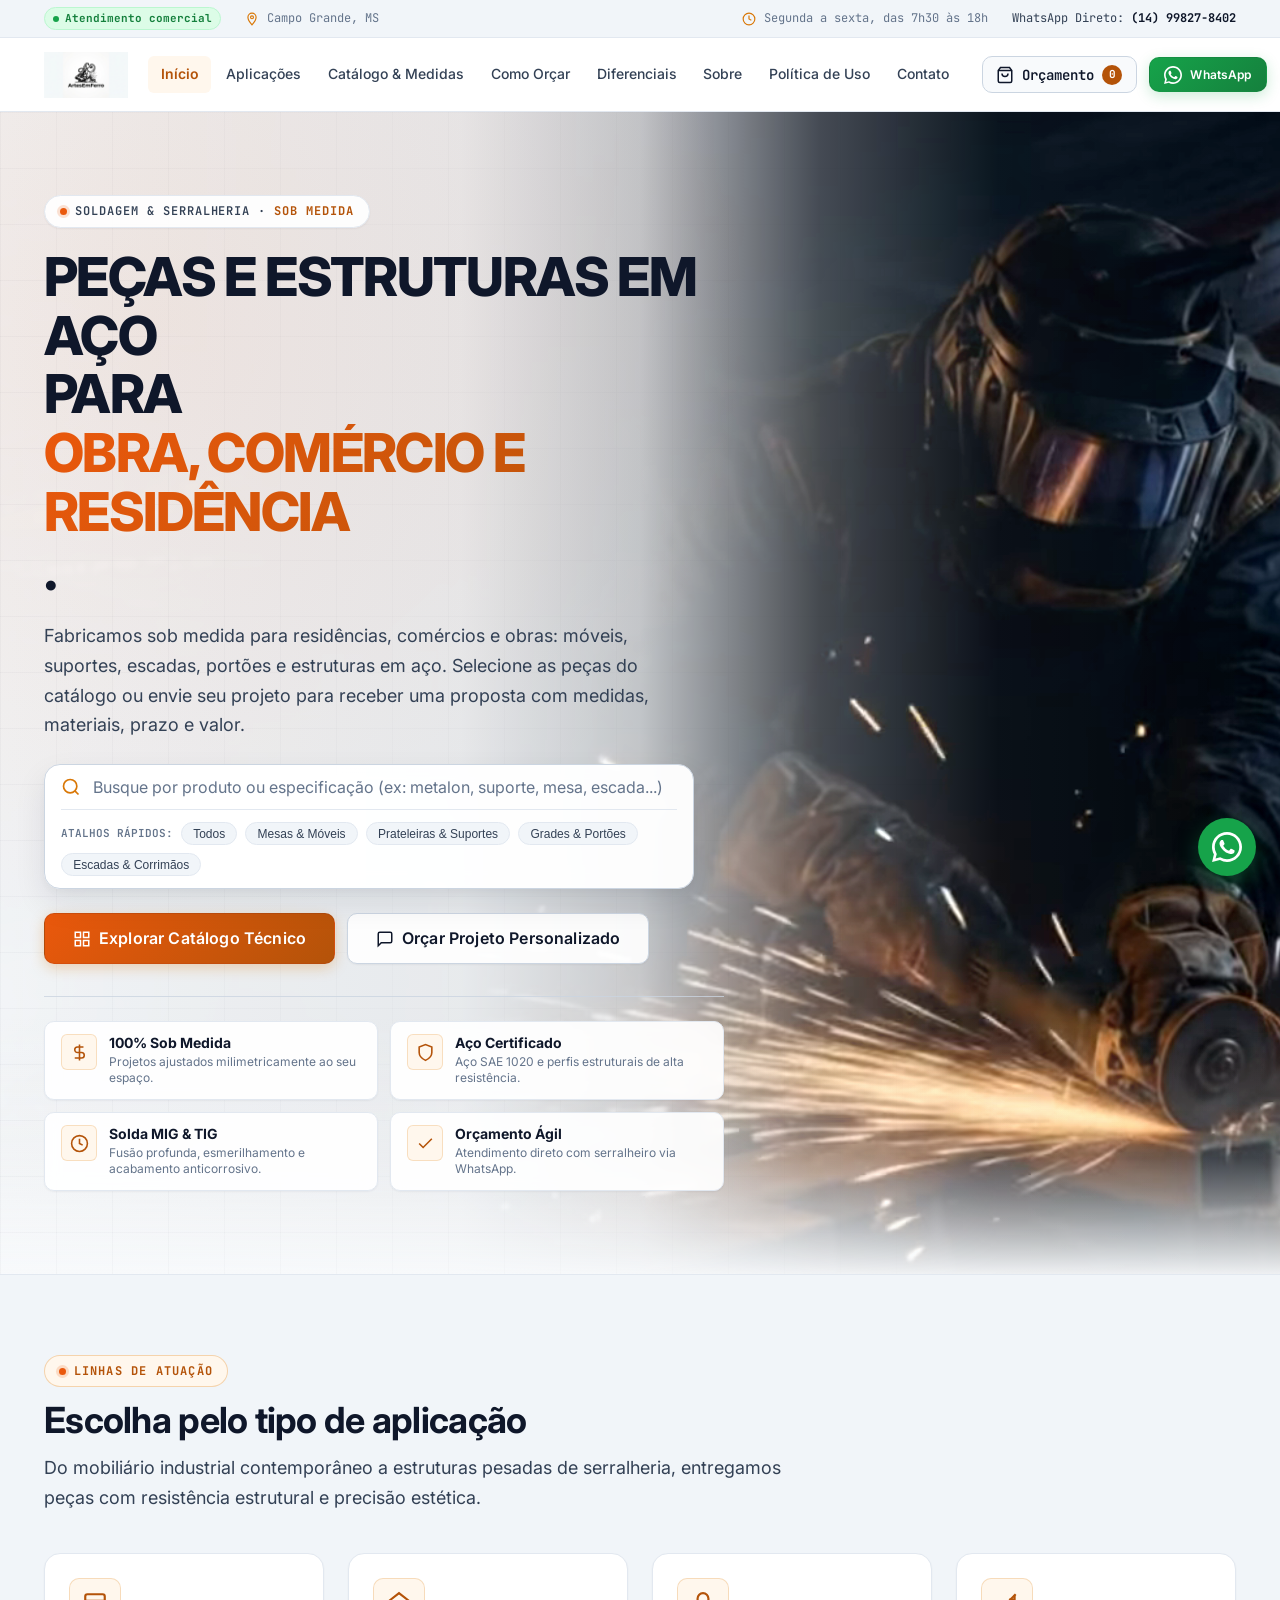
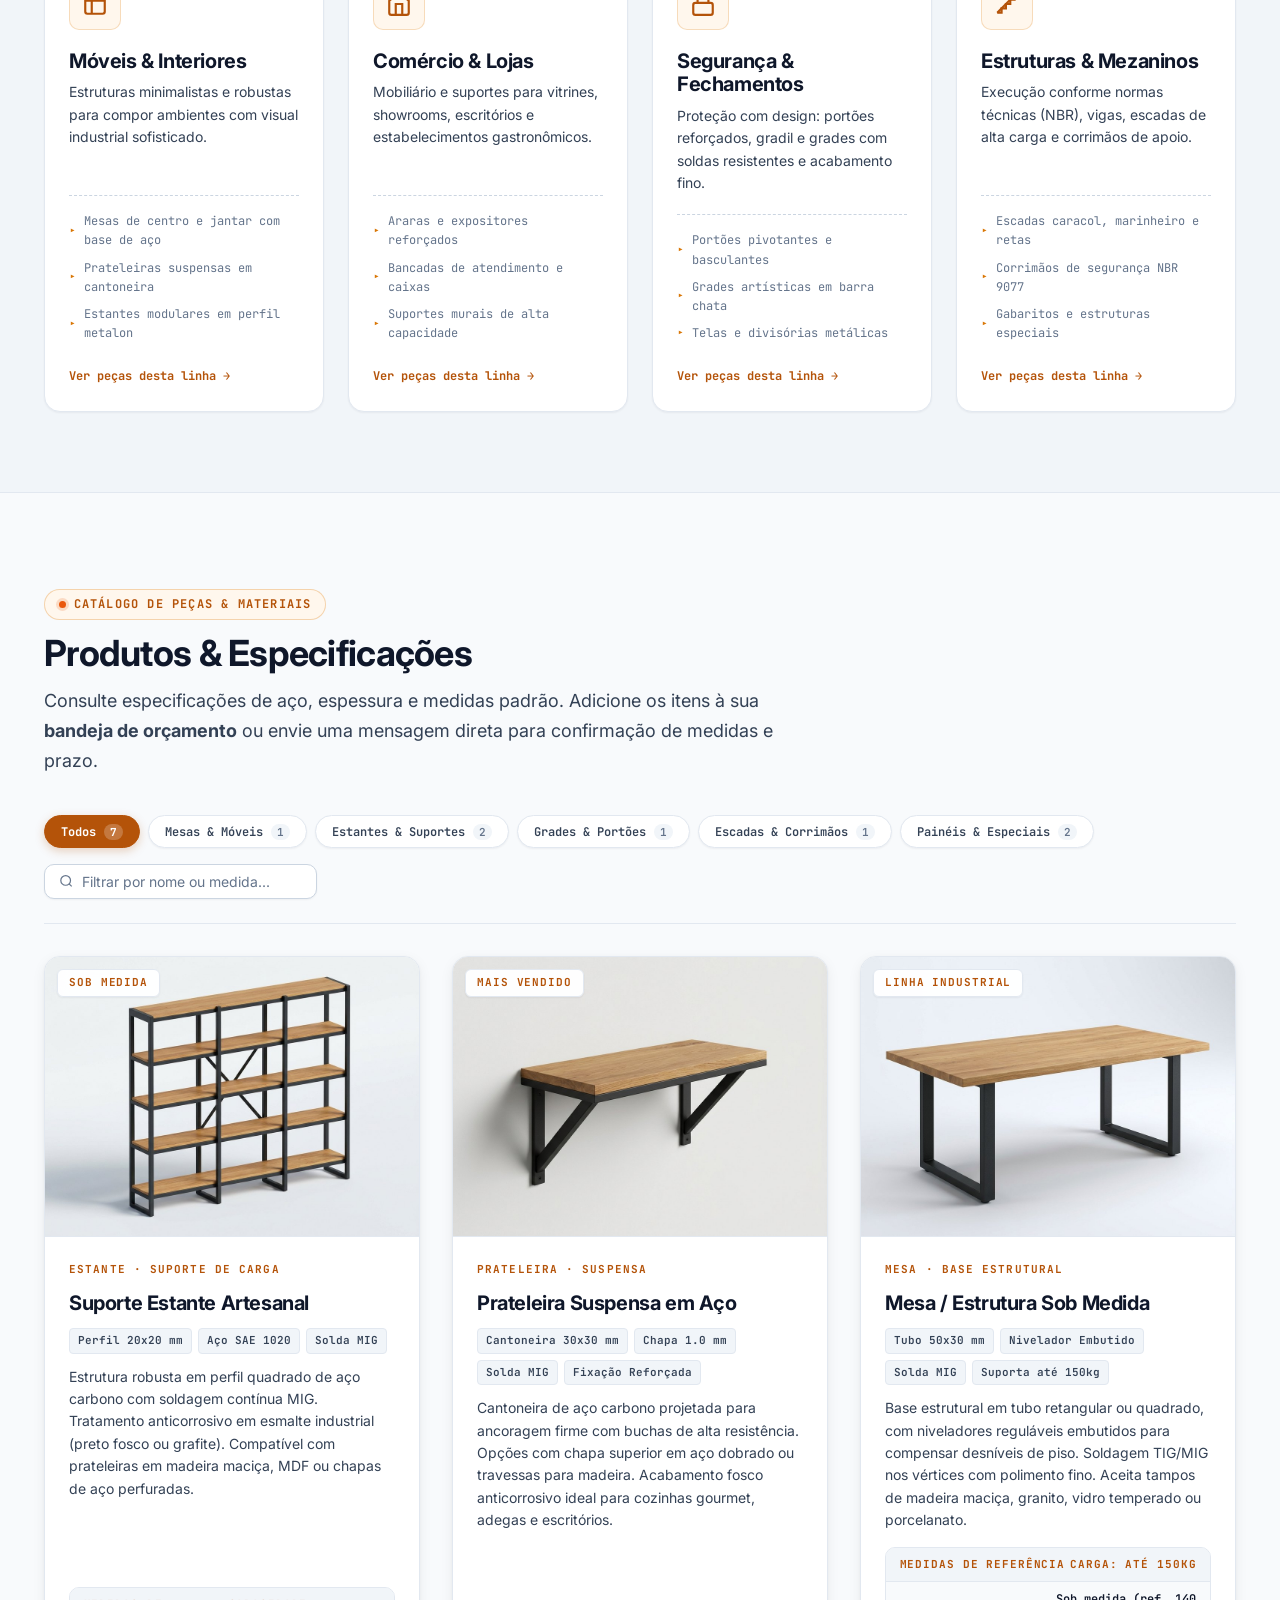
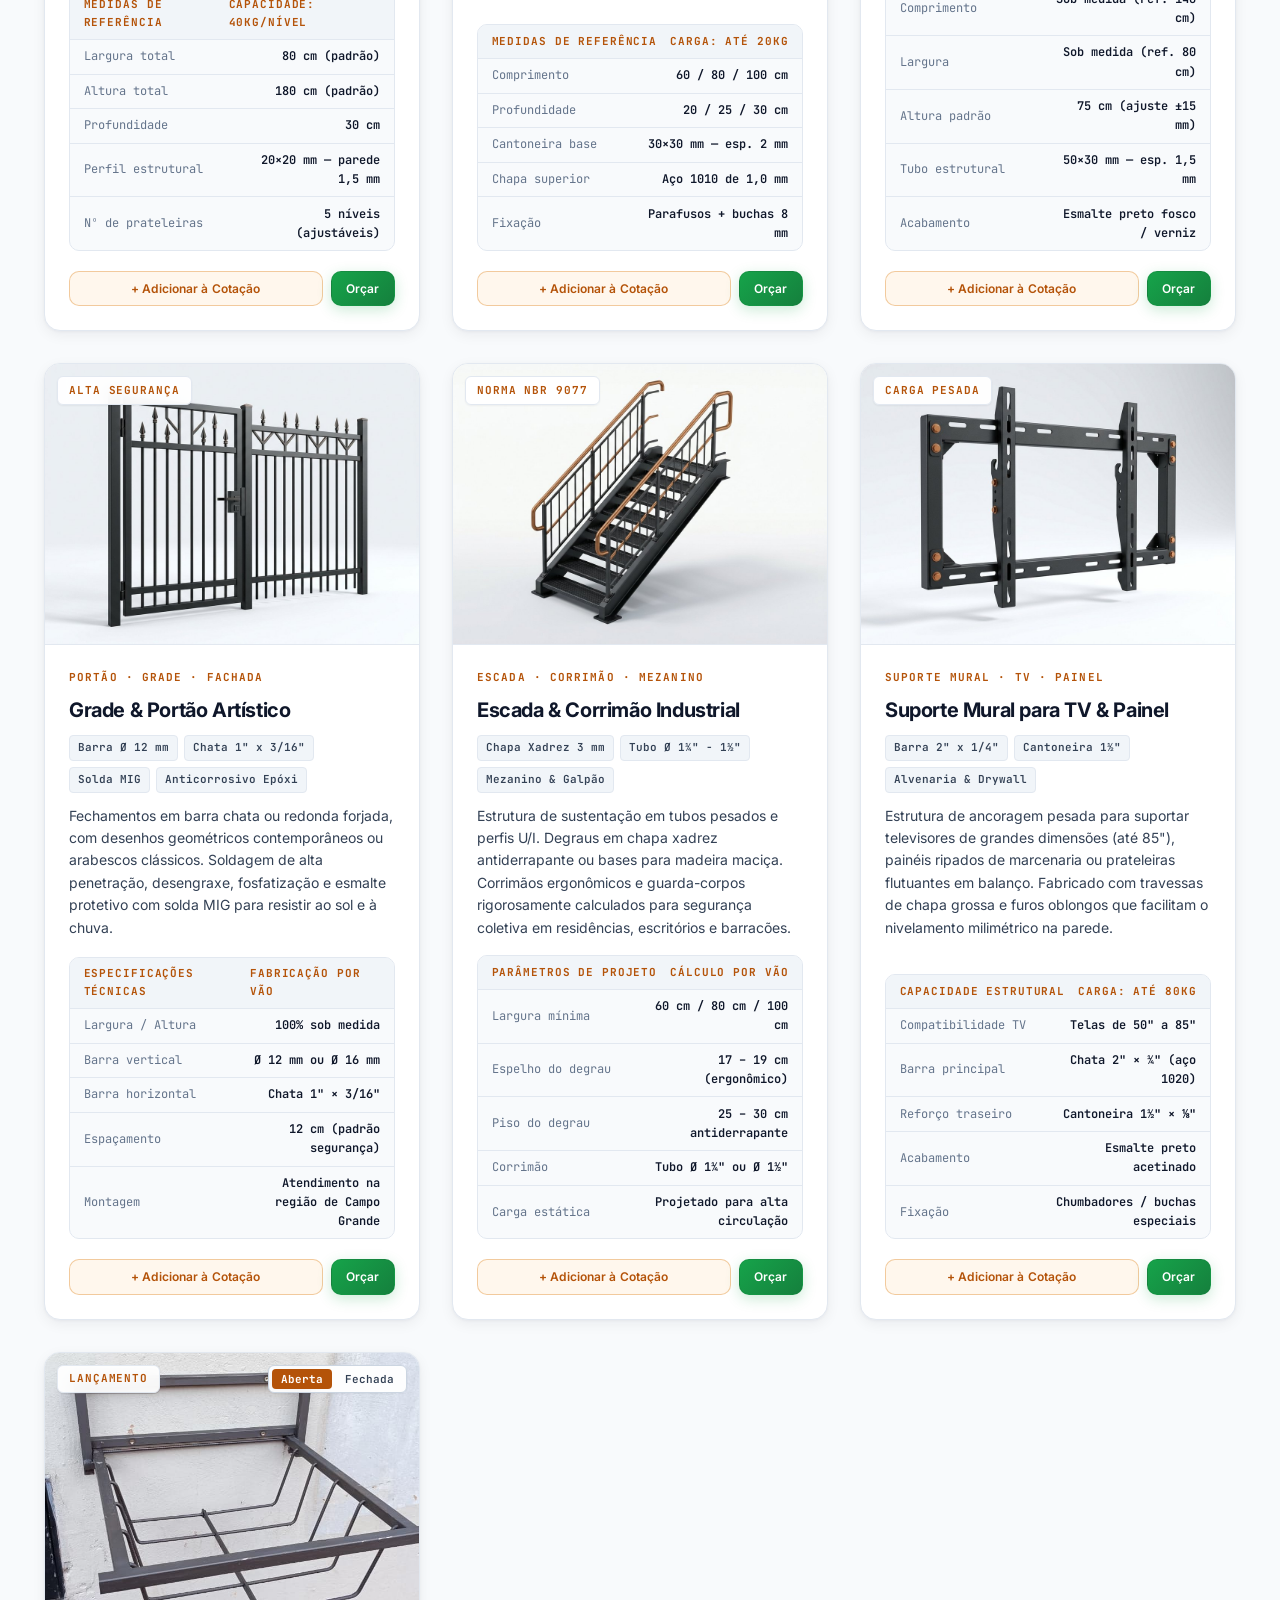
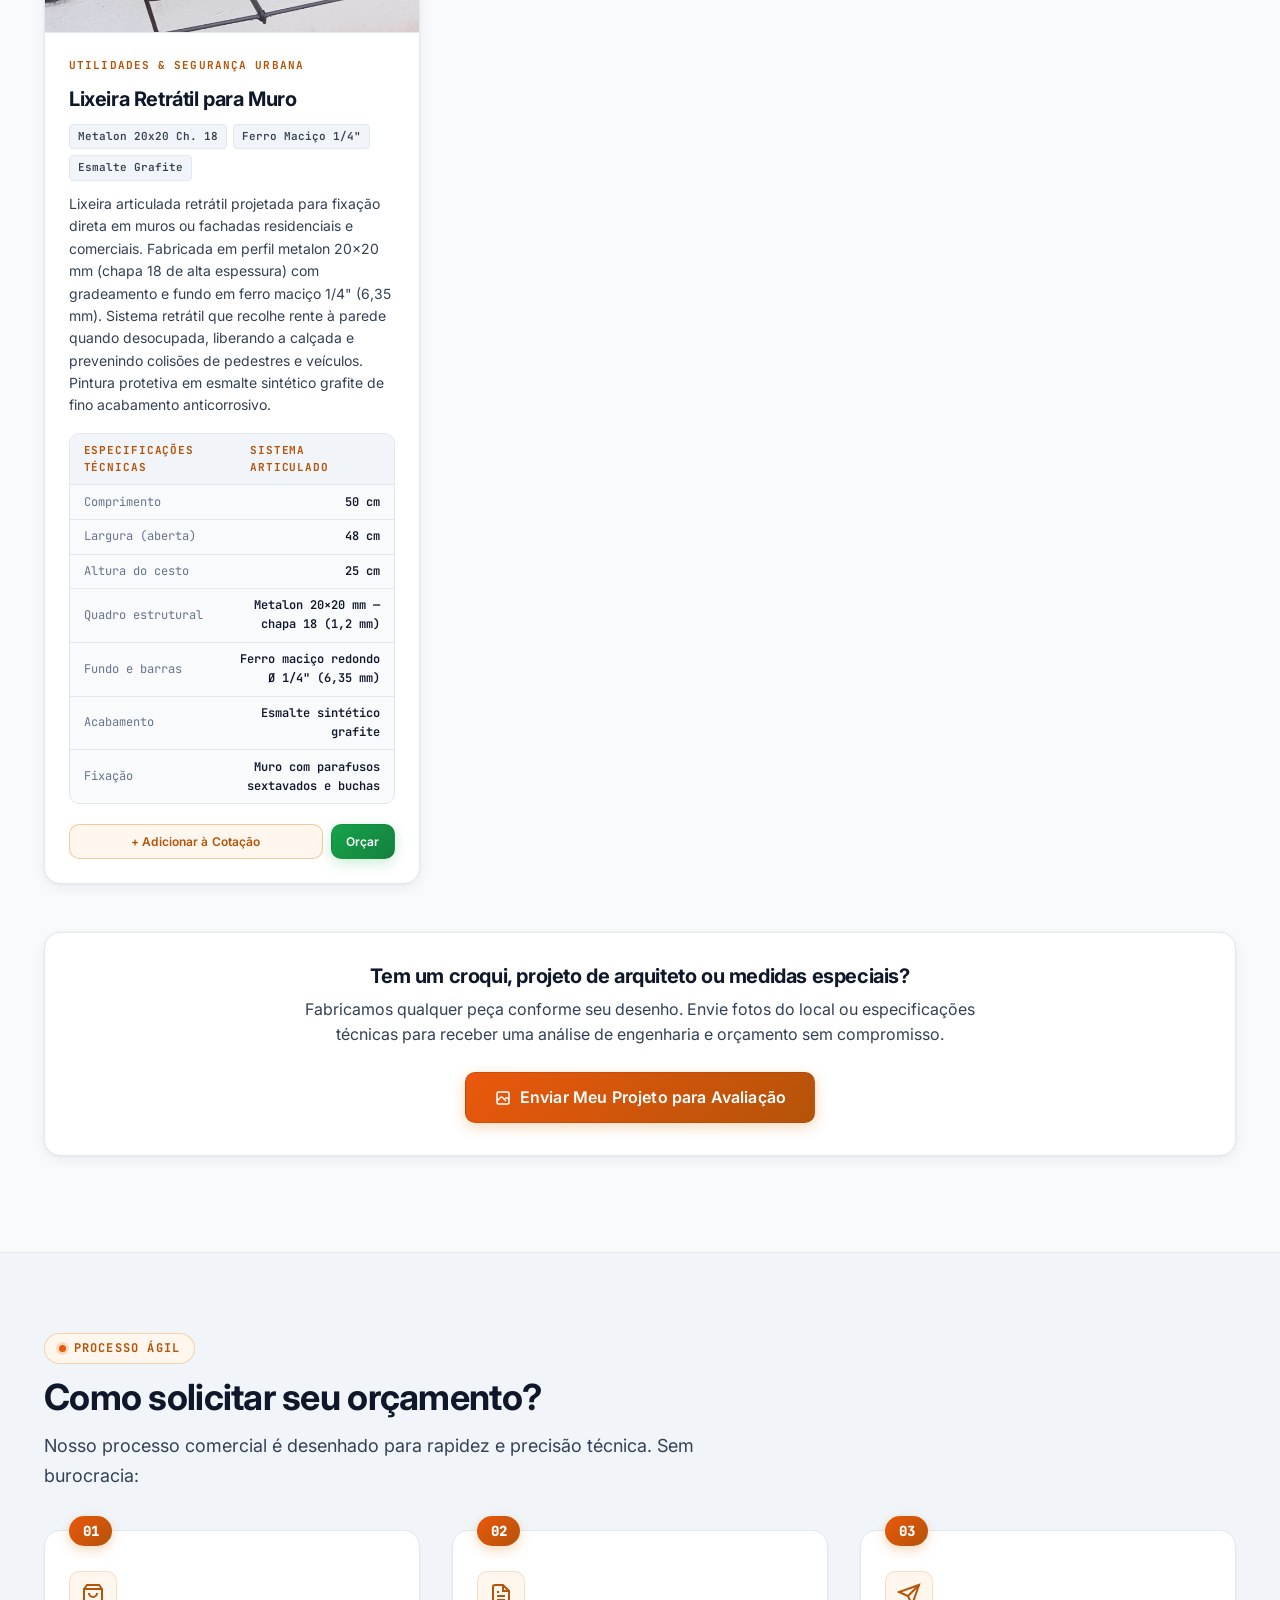
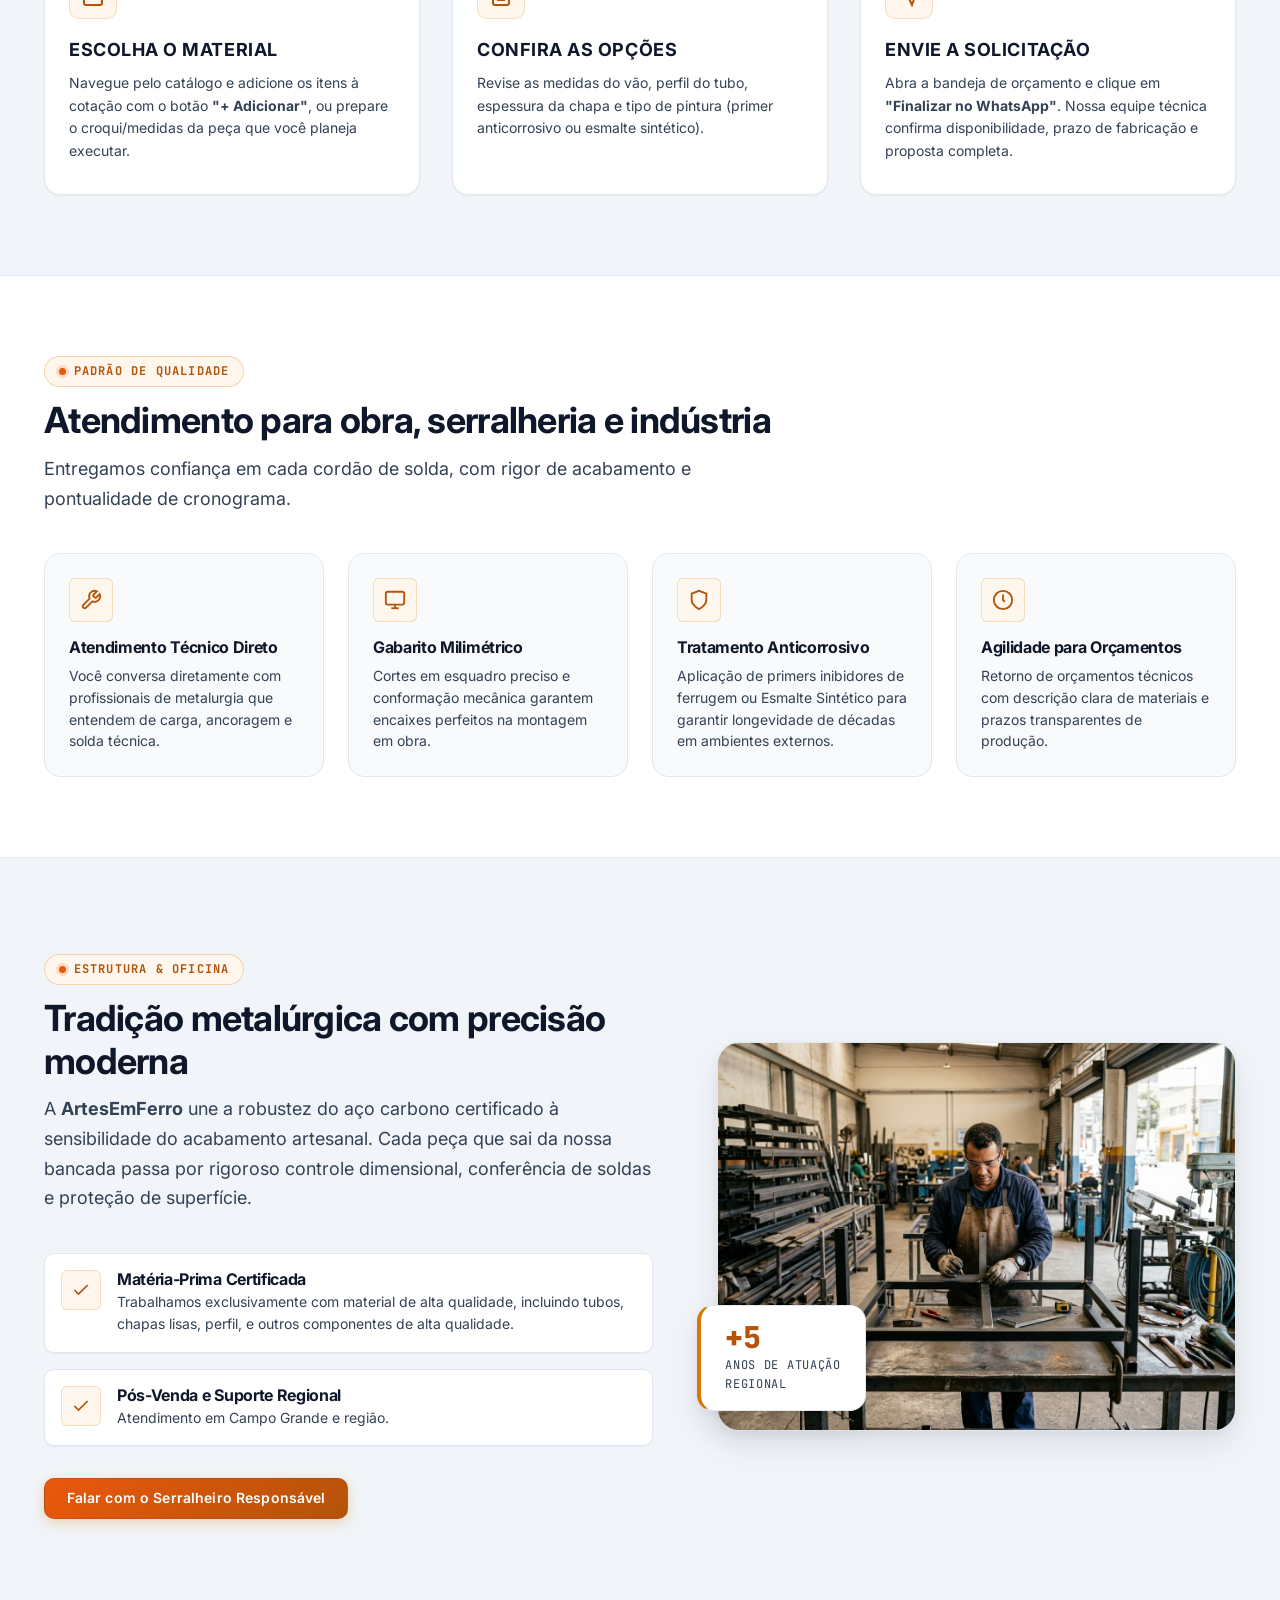
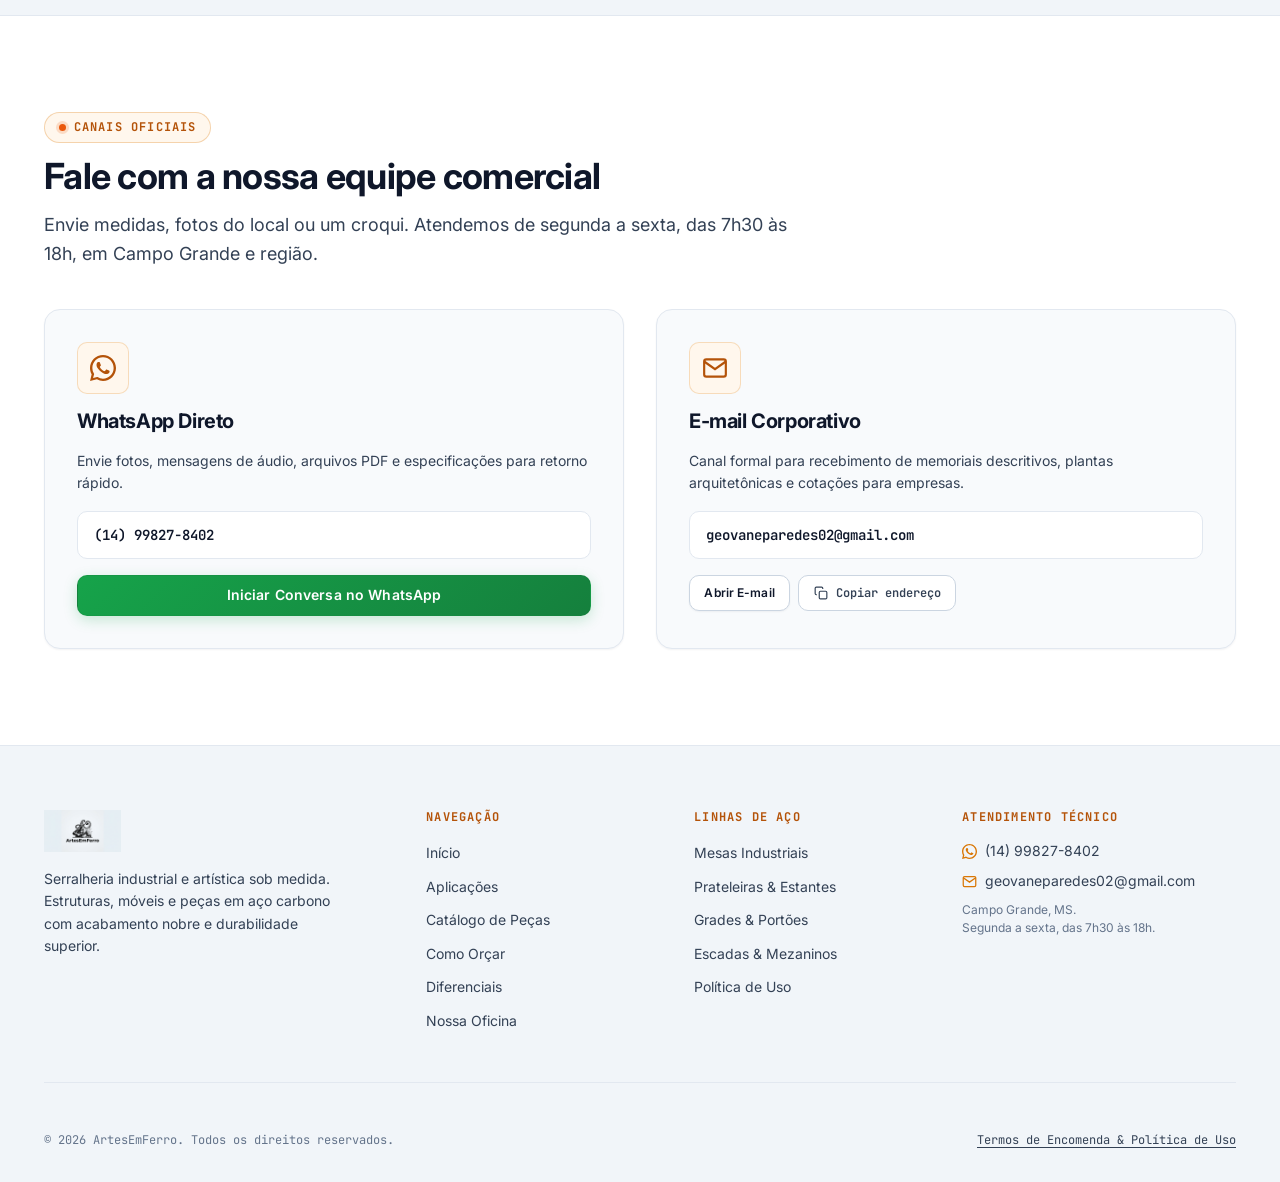
==== commit b5b904e1: "feat: ajusta layout, tema e fluxo de informações, preservando a transparencia." ====
--- a/index.html
+++ b/index.html
@@ -13,7 +13,7 @@
   <meta property="og:type" content="website" />
   <meta property="og:image" content="./assets/logo.jpg" />
   <meta name="theme-color" content="#f8fafc" />
-  <title>ArtesEmFerro | Materiais em Ferro &amp; Aço Sob Medida para Orçamento</title>
+  <title>ArtesEmFerro</title>
 
   <!-- Google Fonts -->
   <link rel="preconnect" href="https://fonts.googleapis.com" />
@@ -43,7 +43,7 @@
         </div>
         <div class="topbar-item">
           <svg viewBox="0 0 24 24" fill="none" stroke="currentColor" stroke-width="2"><path d="M12 2C8.13 2 5 5.13 5 9c0 5.25 7 13 7 13s7-7.75 7-13c0-3.87-3.13-7-7-7z"/><circle cx="12" cy="9" r="2.5"/></svg>
-          <span>Bauru, Jaú, Botucatu, Marília e região Centro-Oeste Paulista</span>
+          <span>Campo Grande, MS</span>
         </div>
       </div>
       <div class="topbar-right">
@@ -156,7 +156,7 @@
 
           <div class="hero-eyebrow">
             <span class="status-dot"></span>
-            <span>METALÚRGICA &amp; SERRALHERIA INDUSTRIAL · <strong>SOB MEDIDA</strong></span>
+            <span>SOLDAGEM &amp; SERRALHERIA · <strong>SOB MEDIDA</strong></span>
           </div>
 
           <h1 class="hero-title">
@@ -235,7 +235,7 @@
                 <svg viewBox="0 0 24 24" fill="none" stroke="currentColor" stroke-width="2"><circle cx="12" cy="12" r="10"/><path d="M12 6v6l4 2"/></svg>
               </div>
               <div>
-                <div class="tech-stat-title">Solda MIG/MAG &amp; TIG</div>
+                <div class="tech-stat-title">Solda MIG &amp; TIG</div>
                 <div class="tech-stat-desc">Fusão profunda, esmerilhamento e acabamento anticorrosivo.</div>
               </div>
             </div>
@@ -314,7 +314,7 @@
             </div>
             <h3 class="app-card-title">Segurança &amp; Fechamentos</h3>
             <p class="app-card-desc">
-              Proteção com design: portões reforçados, gradis e grades com soldas resistentes e acabamento fino.
+              Proteção com design: portões reforçados, gradil e grades com soldas resistentes e acabamento fino.
             </p>
             <ul class="app-card-items">
               <li>Portões pivotantes e basculantes</li>
@@ -428,12 +428,12 @@
               <div class="card-spec-tags">
                 <span class="spec-tag">Perfil 20x20 mm</span>
                 <span class="spec-tag">Aço SAE 1020</span>
-                <span class="spec-tag">Solda MIG/MAG</span>
+                <span class="spec-tag">Solda MIG</span>
               </div>
 
               <p class="card-desc">
-                Estrutura robusta em perfil quadrado de aço carbono com soldagem contínua MIG/MAG.
-                Tratamento anticorrosivo em esmalte industrial ou epóxi (preto fosco ou grafite).
+                Estrutura robusta em perfil quadrado de aço carbono com soldagem contínua MIG.
+                Tratamento anticorrosivo em esmalte industrial (preto fosco ou grafite).
                 Compatível com prateleiras em madeira maciça, MDF ou chapas de aço perfuradas.
               </p>
 
@@ -520,6 +520,7 @@
               <div class="card-spec-tags">
                 <span class="spec-tag">Cantoneira 30x30 mm</span>
                 <span class="spec-tag">Chapa 1.0 mm</span>
+                <span class="spec-tag">Solda MIG</span>
                 <span class="spec-tag">Fixação Reforçada</span>
               </div>
 
@@ -612,6 +613,7 @@
               <div class="card-spec-tags">
                 <span class="spec-tag">Tubo 50x30 mm</span>
                 <span class="spec-tag">Nivelador Embutido</span>
+                <span class="spec-tag">Solda MIG</span>
                 <span class="spec-tag">Suporta até 150kg</span>
               </div>
 
@@ -704,13 +706,14 @@
               <div class="card-spec-tags">
                 <span class="spec-tag">Barra Ø 12 mm</span>
                 <span class="spec-tag">Chata 1" x 3/16"</span>
+                <span class="spec-tag">Solda MIG</span>
                 <span class="spec-tag">Anticorrosivo Epóxi</span>
               </div>
 
               <p class="card-desc">
                 Fechamentos em barra chata ou redonda forjada, com desenhos geométricos contemporâneos ou
                 arabescos clássicos. Soldagem de alta penetração, desengraxe, fosfatização e esmalte protetivo
-                para resistir ao sol e à chuva.
+                com solda MIG para resistir ao sol e à chuva.
               </p>
 
               <div class="measures-block">
@@ -738,7 +741,7 @@
                     </tr>
                     <tr>
                       <td>Montagem</td>
-                      <td>Atendimento na região de Bauru</td>
+                      <td>Atendimento na região de Campo Grande</td>
                     </tr>
                   </tbody>
                 </table>
@@ -1121,7 +1124,7 @@
             <h3 class="step-title">Confira as Opções</h3>
             <p class="step-desc">
               Revise as medidas do vão, perfil do tubo, espessura da chapa e tipo de pintura
-              (primer anticorrosivo, esmalte sintético ou eletrostática a pó).
+              (primer anticorrosivo ou esmalte sintético).
             </p>
           </div>
 
@@ -1181,7 +1184,7 @@
               <svg viewBox="0 0 24 24" fill="none" stroke="currentColor" stroke-width="2"><path d="M12 22s8-4 8-10V5l-8-3-8 3v7c0 6 8 10 8 10z"/></svg>
             </div>
             <h3>Tratamento Anticorrosivo</h3>
-            <p>Fosfatização e aplicação de primers inibidores de ferrugem para garantir longevidade de décadas em ambientes externos.</p>
+            <p>Aplicação de primers inibidores de ferrugem ou Esmalte Sintético para garantir longevidade de décadas em ambientes externos.</p>
           </div>
 
           <div class="dif-card">
@@ -1224,7 +1227,7 @@
                 </div>
                 <div class="feature-text">
                   <h4>Matéria-Prima Certificada</h4>
-                  <p>Trabalhamos exclusivamente com tubos de parede industrial, chapas lisas e xadrez de alta qualidade.</p>
+                  <p>Trabalhamos exclusivamente com material de alta qualidade, incluindo tubos, chapas lisas, perfil, e outros componentes de alta qualidade.</p>
                 </div>
               </li>
 
@@ -1234,7 +1237,7 @@
                 </div>
                 <div class="feature-text">
                   <h4>Pós-Venda e Suporte Regional</h4>
-                  <p>Atendimento em Bauru, Jaú, Botucatu, Marília e região Centro-Oeste Paulista.</p>
+                  <p>Atendimento em Campo Grande e região.</p>
                 </div>
               </li>
             </ul>
@@ -1283,7 +1286,7 @@
         <h2 class="section-title" id="titulo-contato">Fale com a nossa equipe comercial</h2>
         <p class="section-desc">
           Envie medidas, fotos do local ou um croqui. Atendemos de segunda a sexta, das 7h30 às 18h,
-          em Bauru, Jaú, Botucatu, Marília e região Centro-Oeste Paulista.
+          em Campo Grande e região.
         </p>
 
         <div class="contact-grid">
@@ -1448,7 +1451,7 @@
             geovaneparedes02@gmail.com
           </a>
           <div class="footer-hours">
-            Bauru, Jaú, Botucatu, Marília e região Centro-Oeste Paulista.<br />
+            Campo Grande, MS.<br />
             Segunda a sexta, das 7h30 às 18h.
           </div>
         </div>
